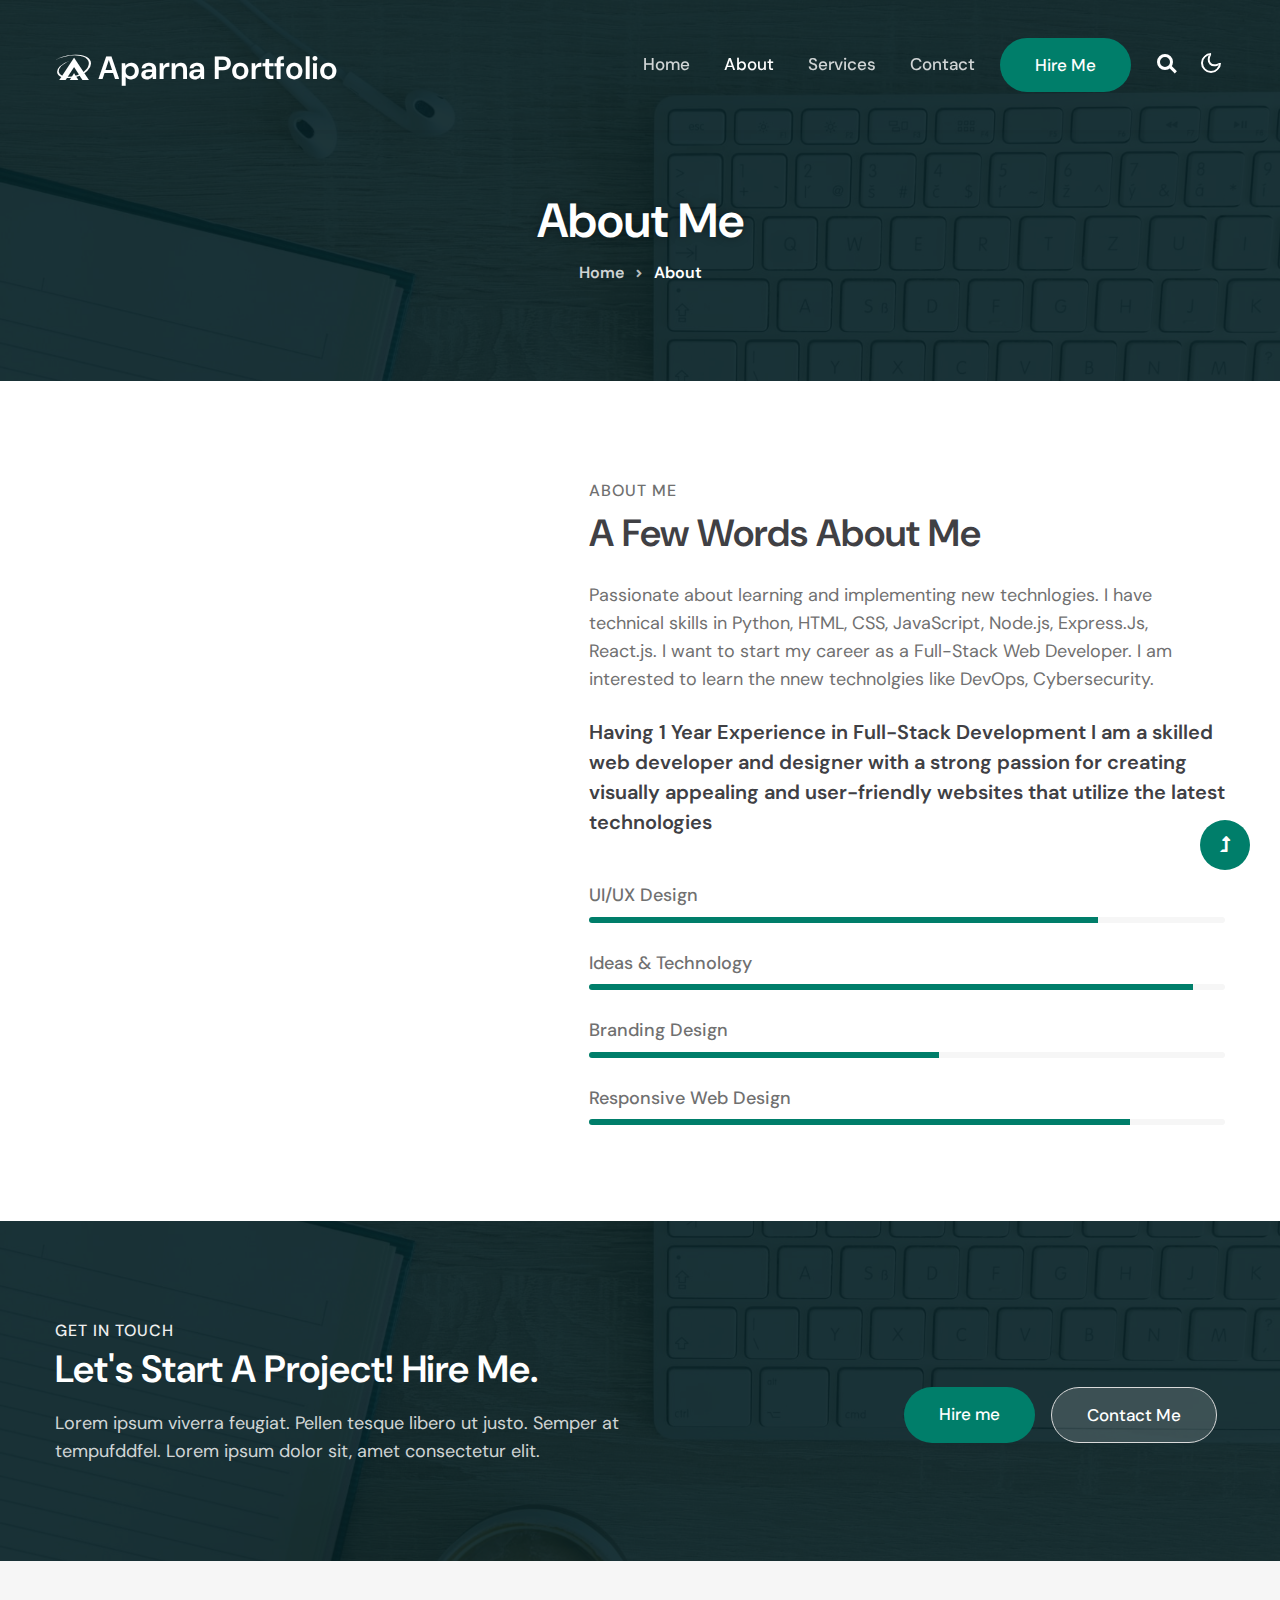
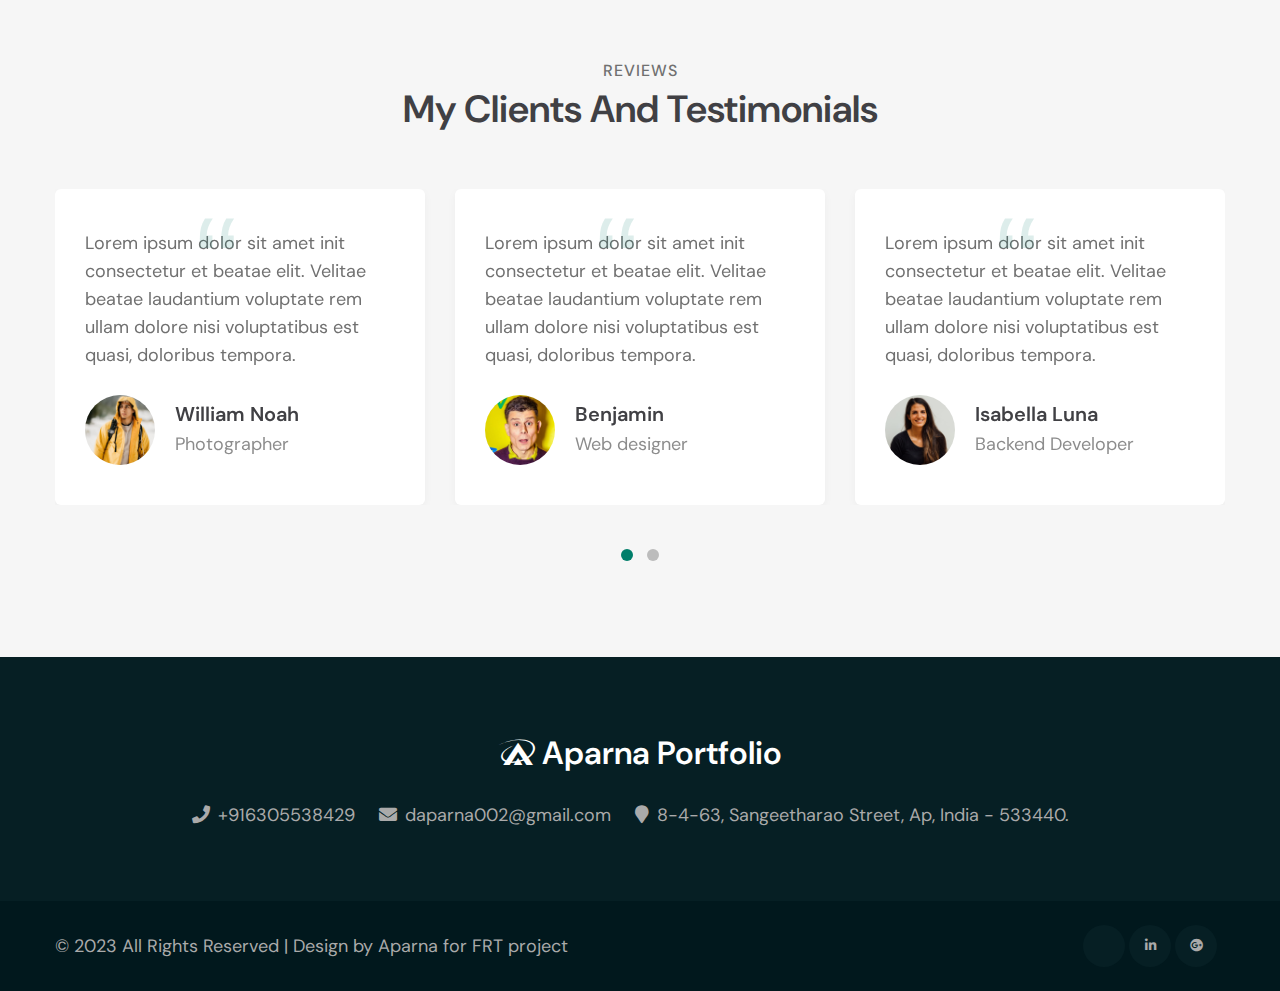
==== about.html @ 8a597cd4 "Add files via upload" ====
<!doctype html>
<html lang="en">

<head>
    <!-- Required meta tags -->
    <meta charset="utf-8">
    <meta name="viewport" content="width=device-width, initial-scale=1, shrink-to-fit=no">
  

    <!-- google-fonts -->
    <link href="//fonts.googleapis.com/css2?family=Dosis:wght@300;400;500;600;800&display=swap" rel="stylesheet">
    <link href="//fonts.googleapis.com/css2?family=DM+Sans:wght@400;500;700&display=swap" rel="stylesheet">
    <!-- //google-fonts -->

    <!-- Template CSS Style link -->
    <link rel="stylesheet" href="assets/css/style-liberty.css">

</head>

<body>


<!--header-->
<header id="site-header" class="fixed-top">
    <div class="container">
        <nav class="navbar navbar-expand-lg stroke">
            <h1>
                <a class="navbar-brand" href="index.html">
                    <i class="fab fa-asymmetrik"></i> Aparna Portfolio
                </a>
            </h1>
            <!-- if logo is image enable this   
        <a class="navbar-brand" href="#index.html">
            <img src="image-path" alt="Your logo" title="Your logo" style="height:35px;" />
        </a> -->
            <button class="navbar-toggler collapsed bg-gradient" type="button" data-bs-toggle="collapse"
                data-bs-target="#navbarTogglerDemo02" aria-controls="navbarTogglerDemo02" aria-expanded="false"
                aria-label="Toggle navigation">
                <span class="navbar-toggler-icon fa icon-expand fa-bars"></span>
                <span class="navbar-toggler-icon fa icon-close fa-times"></span>
            </button>

            <div class="collapse navbar-collapse" id="navbarTogglerDemo02">
                <ul class="navbar-nav ms-lg-auto align-items-center">
                    <li class="nav-item">
                        <a class="nav-link" href="index.html">Home</span></a>
                    </li>
                    <li class="nav-item active">
                        <a class="nav-link" href="about.html">About</a>
                    </li>
                    <li class="nav-item">
                        <a class="nav-link" href="services.html">Services</a>
                    </li>
                    <li class="nav-item">
                        <a class="nav-link" href="contact.html">Contact</a>
                    </li>
                    

                    <!--/right-btn-->
                    <div class="header-btn mx-2">
                        <a class="btn btn-style btn-primary mr-lg-5" href="contact.html"> Hire Me</a>
                    </div>
                    <!--/right-btn-->

                </ul>
            </div>

            <!-- search -->
            <ul class="cd-header-buttons px-lg-2">
                <li>
                <a class="cd-search-trigger" href="#cd-search">
                    <span></span>
                </a>
                </li>
            </ul>
            <div id="cd-search" class="cd-search">
                <form action="#url" method="post">
                    <input name="Search" type="search" placeholder="Click enter after typing...">
                </form>
            </div>
            <!-- //search -->
            
            <!-- toggle switch for light and dark theme -->
            <div class="cont-ser-position">
                <nav class="navigation">
                    <div class="theme-switch-wrapper">
                        <label class="theme-switch" for="checkbox">
                            <input type="checkbox" id="checkbox">
                            <div class="mode-container">
                                <i class="gg-sun"></i>
                                <i class="gg-moon"></i>
                            </div>
                        </label>
                    </div>
                </nav>
            </div>
            <!-- //toggle switch for light and dark theme -->
        </nav>
    </div>
</header>
<!--//header-->


<!-- about banner -->
<section class="w3l-about-breadcrumb text-center">
    <div class="breadcrumb-bg breadcrumb-bg-about py-5">
        <div class="container py-lg-5 mt-5">
            <div class="banner-info-grid mt-5">
                <h2 class="w3l-title-breadcrumb">About Me</h2>
            </div>
            <ul class="breadcrumbs-custom-path">
                <li><a href="#url">Home</a></li>
                <li class="active"><span class="fa fa-angle-right mx-2" aria-hidden="true"></span> About</li>
            </ul>
        </div>
    </div>
</section>
<!-- //about banner -->




<!-- About Section -->
<section class="w3l-content-6" id="skills">
    <div class="content-6-mian py-5">
        <div class="container py-lg-5 py-md-4 py-2">
            <div class="content-info-in row">
                <div class="content-gd col-lg-5 pe-lg-5 my-image">
                    <img src="assets/images/about.jpg" alt="" class="img-fluid" />
                </div>
                <div class="content-gd col-lg-7 mt-lg-0 mt-5 align-self ps-lg-5">
                    <h6 class="w3l-title-small mb-1">About Me</h6>
                    <h3 class="w3l-title-main mb-lg-4 mb-3">A Few words about me</h3>
                    <p class="my-4 pe-lg-5">Passionate about learning and implementing new technlogies. I have technical skills in Python, HTML, CSS, JavaScript, Node.js, Express.Js, React.js. I want to start my career as a Full-Stack Web Developer. I am interested to learn the nnew technolgies like DevOps, Cybersecurity.</p>
                    <h5 class="w3l-subtitle mb-md-5 mb-4">Having 1 Year Experience in Full-Stack Development I am a skilled web developer and designer with a strong passion for creating visually appealing and user-friendly websites that utilize the latest technologies</h5>

                    <div class="progress-info mt-5">
                        <h6 class="progress-tittle">UI/UX Design</h6>
                        <div class="progress">
                            <div class="progress-bar progress-bar-striped" role="progressbar" style="width: 80%" 
                            aria-valuenow="80" aria-valuemin="0" aria-valuemax="100">
                            </div>
                        </div>
                    </div>
                    <div class="progress-info info1">
                        <h6 class="progress-tittle">Ideas & Technology</h6>
                        <div class="progress">
                            <div class="progress-bar progress-bar-striped" role="progressbar" style="width: 95%"
                                aria-valuenow="95" aria-valuemin="0" aria-valuemax="100">
                            </div>
                        </div>
                    </div>
                    <div class="progress-info info3">
                        <h6 class="progress-tittle">Branding Design</h6>
                        <div class="progress">
                            <div class="progress-bar progress-bar-striped" role="progressbar" style="width: 55%"
                                aria-valuenow="55" aria-valuemin="0" aria-valuemax="100">
                            </div>
                        </div>
                    </div>
                    <div class="progress-info info4 mb-0">
                        <h6 class="progress-tittle">Responsive Web Design</h6>
                        <div class="progress">
                            <div class="progress-bar progress-bar-striped" role="progressbar" style="width: 85%"
                                aria-valuenow="80" aria-valuemin="0" aria-valuemax="100">
                            </div>
                        </div>
                    </div>
                </div>
            </div>
        </div>
    </div>
</section>
<!-- About Section -->




<section class="w3l-join py-5" id="join">
    <div class="container py-md-5 py-3">
        <div class="row">
            <div class="col-lg-7 video-info pe-lg-5">
                <div class="title-content">
                    <h6 class="w3l-title-small two">Get in touch</h6>
                    <h3 class="w3l-title-main two mb-3">Let's start a Project! Hire Me.</h3>
                    <p class="pe-lg-5">Lorem ipsum viverra feugiat. Pellen tesque libero ut justo. Semper at tempufddfel. Lorem ipsum dolor sit, amet consectetur elit.</p>

                </div>
            </div>
            <div class="col-lg-5 history-info align-self">
                <div class="w3banner-content-btns d-sm-flex justify-content-lg-end">
                    <a href="contact.html" class="btn btn-style btn-primary mt-lg-5 mt-4 me-sm-3">Hire me </a>
                    <a href="contact.html" class="btn btn-style transparent-btn mt-lg-5 mt-4 me-2">Contact Me </a>
                </div>
            </div>
        </div>
    </div>
</section>




<section class="w3l-clients" id="testimonials">
    <div class="midd-w3 py-5">
        <div class="container py-lg-5 py-md-3">
            <div class="title-heading-w3 mx-auto text-center mb-sm-5 mb-4">
            <span class="w3l-title-small">Reviews</span>
            <h3 class="w3l-title-main">My clients and Testimonials</h3>
                </div>
            <div id="owl-demo1" class="owl-carousel owl-theme mt-4 py-2 mb-5">
                <div class="item">
                    <div class="testimonial-content">
                        <div class="testimonial">
                            <blockquote>
                                <q>Lorem ipsum dolor sit amet init consectetur et beatae elit. Velitae beatae
                                    laudantium voluptate rem ullam dolore nisi voluptatibus est quasi, doloribus 
                                    tempora. </q>
                            </blockquote>
                            <div class="testi-des">
                                <div class="test-img"><img src="assets/images/team1.jpg" class="img-fluid"
                                        alt="client-img">
                                </div>
                                <div class="peopl align-self">
                                    <h3>William Noah</h3>
                                    <p class="indentity">Photographer</p>
                                </div>
                            </div>
                        </div>
                    </div>
                </div>
                <div class="item">
                    <div class="testimonial-content">
                        <div class="testimonial">
                            <blockquote>
                                <q>Lorem ipsum dolor sit amet init consectetur et beatae elit. Velitae beatae
                                    laudantium voluptate rem ullam dolore nisi voluptatibus est quasi, doloribus 
                                    tempora. </q>
                            </blockquote>
                            <div class="testi-des">
                                <div class="test-img"><img src="assets/images/team2.jpg" class="img-fluid"
                                        alt="client-img">
                                </div>
                                <div class="peopl align-self">
                                    <h3>Benjamin</h3>
                                    <p class="indentity">Web designer</p>
                                </div>
                            </div>
                        </div>
                    </div>
                </div>
                <div class="item">
                    <div class="testimonial-content">
                        <div class="testimonial">
                            <blockquote>
                                <q>Lorem ipsum dolor sit amet init consectetur et beatae elit. Velitae beatae
                                    laudantium voluptate rem ullam dolore nisi voluptatibus est quasi, doloribus 
                                    tempora. </q>
                            </blockquote>
                            <div class="testi-des">
                                <div class="test-img"><img src="assets/images/team3.jpg" class="img-fluid"
                                        alt="client-img">
                                </div>
                                <div class="peopl align-self">
                                    <h3>Isabella Luna</h3>
                                    <p class="indentity">Backend Developer</p>
                                </div>
                            </div>
                        </div>
                    </div>
                </div>
                <div class="item">
                    <div class="testimonial-content">
                        <div class="testimonial">
                            <blockquote>
                                <q>Lorem ipsum dolor sit amet init consectetur et beatae elit. Velitae beatae
                                    laudantium voluptate rem ullam dolore nisi voluptatibus est quasi, doloribus 
                                    tempora. </q>
                            </blockquote>
                            <div class="testi-des">
                                <div class="test-img"><img src="assets/images/team4.jpg" class="img-fluid"
                                        alt="client-img">
                                </div>
                                <div class="peopl align-self">
                                    <h3>Elizabeth</h3>
                                    <p class="indentity">Front-end developer</p>
                                </div>
                            </div>
                        </div>
                    </div>
                </div>
                <div class="item">
                    <div class="testimonial-content">
                        <div class="testimonial">
                            <blockquote>
                                <q>Lorem ipsum dolor sit amet init consectetur et beatae elit. Velitae beatae
                                    laudantium voluptate rem ullam dolore nisi voluptatibus est quasi, doloribus 
                                    tempora. </q>
                            </blockquote>
                            <div class="testi-des">
                                <div class="test-img"><img src="assets/images/team2.jpg" class="img-fluid"
                                        alt="client-img">
                                </div>
                                <div class="peopl align-self">
                                    <h3>Benjamin</h3>
                                    <p class="indentity">Web designer</p>
                                </div>
                            </div>
                        </div>
                    </div>
                </div>
            </div>
        </div>
    </div>
</section>




<!-- footer -->
<footer class="text-center">
<div class="footer py-5">
    <div class="container py-md-4">
        <div clss="footer-logo">
            <a class="logo" href="index.html">
                <i class="fab fa-asymmetrik"></i> Aparna Portfolio
            </a>
        </div>
        <div class="footer-contact-info mt-4">
            <ul>
                <li>
                    <a href="tel:+916305538429" class="contact-text-sub">
                        <span class="fas fa-phone me-2"></span>+916305538429</a>
                </li>
                <li>
                    <a href="mailto:daparna002@gmail.com" class="contact-text-sub">
                        <span class="fas fa-envelope me-2"></span>daparna002@gmail.com</a>
                </li>
                <li>
                    <p class="contact-text-sub"> 
                        <span class="fas fa-map-marker me-2"></span>8-4-63, Sangeetharao Street, Ap, India - 533440.</p>
                </li>
            </ul>
        </div>
    </div>
</div>
<div class="container py-4">
    <div class="row footer-grids">
        <div class="col-lg-6 copyright text-lg-start text-center align-center">
            <p>© 2023 All Rights Reserved | Design by Aparna for FRT project </p>
        </div>
        <div class="col-lg-6 text-lg-end text-center mt-lg-0 mt-4">
            <div class="social">
                <ul>
                    <li><a href="https://github.com/DadiAparna"><span class="fa fa-github"></span></a></li>
                    <li><a href="https://www.linkedin.com/in/aparna-dadi-441185246"><span class="fab fa-linkedin-in"></span></a></li>
                    <li><a href="https://www.cloudskillsboost.google/public_profiles/0e5b6078-e556-470b-91df-f966a750ada1"><span class="fab me-2 fa-google-plus"></span></a></li>
                </ul>
            </div>
        </div>
    </div>
</div>
</footer>
<!-- //footer -->



<!-- Js scripts -->
<!-- move top -->
<button onclick="topFunction()" id="movetop" title="Go to top">
    <span class="fas fa-level-up-alt" aria-hidden="true"></span>
</button>
<script>
    // When the user scrolls down 20px from the top of the document, show the button
    window.onscroll = function () {
        scrollFunction()
    };

    function scrollFunction() {
        if (document.body.scrollTop > 20 || document.documentElement.scrollTop > 20) {
            document.getElementById("movetop").style.display = "block";
        } else {
            document.getElementById("movetop").style.display = "none";
        }
    }

    // When the user clicks on the button, scroll to the top of the document
    function topFunction() {
        document.body.scrollTop = 0;
        document.documentElement.scrollTop = 0;
    }
</script>
<!-- //move top -->

<!-- common jquery plugin -->
<script src="assets/js/jquery-3.3.1.min.js"></script>
<!-- //common jquery plugin -->

<!-- theme switch js (light and dark)-->
<script src="assets/js/theme-change.js"></script>
<!-- //theme switch js (light and dark)-->

<!--search-bar-->
<script src="assets/js/search.js"></script>
<!--//search-bar-->

<!-- video popup -->
<script src="assets/js/jquery.magnific-popup.min.js"></script>
<script>
  $(document).ready(function () {
    $('.popup-with-zoom-anim').magnificPopup({
      type: 'inline',

      fixedContentPos: false,
      fixedBgPos: true,

      overflowY: 'auto',

      closeBtnInside: true,
      preloader: false,

      midClick: true,
      removalDelay: 300,
      mainClass: 'my-mfp-zoom-in'
    });

    $('.popup-with-move-anim').magnificPopup({
      type: 'inline',

      fixedContentPos: false,
      fixedBgPos: true,

      overflowY: 'auto',

      closeBtnInside: true,
      preloader: false,

      midClick: true,
      removalDelay: 300,
      mainClass: 'my-mfp-slide-bottom'
    });
  });
</script>
<!-- //video popup -->

<!--/stats-number-counter-->
<script src="assets/js/jquery.waypoints.min.js"></script>
<script src="assets/js/jquery.countup.js"></script>
<script>
    $('.counter').countUp();

</script>
<!--//stats-number-counter-->

<!--/owlcarousel-->
<script src="assets/js/owl.carousel.js"></script>

<!-- script for tesimonials carousel slider -->
<script>
    $(document).ready(function () {
      $("#owl-demo1").owlCarousel({
        loop: true,
        margin: 30,
        nav: false,
        responsiveClass: true,
        responsive: {
          0: {
            items: 1,
            nav: false
          },
          768: {
            items: 2,
            nav: false
          },
          1024: {
            items: 3,
            nav: false
          }
        }
      })
    })
  </script>
  <!-- //script for tesimonials carousel slider -->
  
<!-- //brands-->
<script>
    $(document).ready(function() {
        $("#owl-demo").owlCarousel({
            loop: true,
            nav: false,
            autoplay: true,
            autoplaySpeed: 1500,
            responsiveClass: true,
            responsive: {
                0: {
                    items: 1,
                    nav: false
                },
                736: {
                    items: 4,
                    nav: false
                }
            }
        })
    })

</script>
<!-- //brands-->

<!-- /typig-text-->
<script>
    const typedTextSpan = document.querySelector(".typed-text");
    const cursorSpan = document.querySelector(".cursor");

    const textArray = ["Web Designer", "Web Developer", "Photographer", "Freelancer"];
    const typingDelay = 200;
    const erasingDelay = 10;
    const newTextDelay = 100; // Delay between current and next text
    let textArrayIndex = 0;
    let charIndex = 0;

    function type() {
        if (charIndex < textArray[textArrayIndex].length) {
            if (!cursorSpan.classList.contains("typing")) cursorSpan.classList.add("typing");
            typedTextSpan.textContent += textArray[textArrayIndex].charAt(charIndex);
            charIndex++;
            setTimeout(type, typingDelay);
        } else {
            cursorSpan.classList.remove("typing");
            setTimeout(erase, newTextDelay);
        }
    }

    function erase() {
        if (charIndex > 0) {
            // add class 'typing' if there's none
            if (!cursorSpan.classList.contains("typing")) {
                cursorSpan.classList.add("typing");
            }
            typedTextSpan.textContent = textArray[textArrayIndex].substring(0, 0);
            charIndex--;
            setTimeout(erase, erasingDelay);
        } else {
            cursorSpan.classList.remove("typing");
            textArrayIndex++;
            if (textArrayIndex >= textArray.length) textArrayIndex = 0;
            setTimeout(type, typingDelay);
        }
    }

    document.addEventListener("DOMContentLoaded", function () { // On DOM Load initiate the effect
        if (textArray.length) setTimeout(type, newTextDelay + 250);
    });
</script>
<!-- //typig-text-->

<!-- jQuery-Photo-filter-lightbox-portfolio-plugin -->
<script src="assets/js/jquery-1.7.2.js"></script>
<script src="assets/js/jquery.quicksand.js"></script>
<script src="assets/js/script.js"></script>
<script src="assets/js/jquery.prettyPhoto.js"></script>
<!-- //jQuery-Photo-filter-lightbox-portfolio-plugin -->

<!-- MENU-JS -->
<script>
    $(window).on("scroll", function () {
        var scroll = $(window).scrollTop();

        if (scroll >= 80) {
            $("#site-header").addClass("nav-fixed");
        } else {
            $("#site-header").removeClass("nav-fixed");
        }
    });

    //Main navigation Active Class Add Remove
    $(".navbar-toggler").on("click", function () {
        $("header").toggleClass("active");
    });
    $(document).on("ready", function () {
        if ($(window).width() > 991) {
            $("header").removeClass("active");
        }
        $(window).on("resize", function () {
            if ($(window).width() > 991) {
                $("header").removeClass("active");
            }
        });
    });
</script>
<!-- //MENU-JS -->

<!-- disable body scroll which navbar is in active -->
<script>
    $(function () {
        $('.navbar-toggler').click(function () {
            $('body').toggleClass('noscroll');
        })
    });
</script>
<!-- //disable body scroll which navbar is in active -->

<!--bootstrap-->
<script src="assets/js/bootstrap.min.js"></script>
<!-- //bootstrap-->
<!-- //Js scripts -->

</body>

</html>
---- assets/css/style-liberty.css ----
@charset "UTF-8";

/*--
Author: W3layouts
Author URL: http://w3layouts.com
--*/


/*!
 * Bootstrap v5.0.1 (https://getbootstrap.com/)
 * Copyright 2011-2021 The Bootstrap Authors
 * Copyright 2011-2021 Twitter, Inc.
 * Licensed under MIT (https://github.com/twbs/bootstrap/blob/main/LICENSE)
 */
:root {
  --bs-blue: #0d6efd;
  --bs-indigo: #6610f2;
  --bs-purple: #6f42c1 --bs-pink: #d63384;
  --bs-red: #dc3545;
  --bs-orange: #fd7e14;
  --bs-yellow: #ffc107;
  --bs-green: #198754;
  --bs-teal: #20c997;
  --bs-cyan: #0dcaf0;
  --bs-white: #fff;
  --bs-gray: #6c757d;
  --bs-gray-dark: #343a40;
  --bs-primary: #0d6efd;
  --bs-secondary: #6c757d;
  --bs-success: #198754;
  --bs-info: #0dcaf0;
  --bs-warning: #ffc107;
  --bs-danger: #dc3545;
  --bs-light: #f8f9fa;
  --bs-dark: #212529;
  --bs-font-sans-serif: system-ui, -apple-system, "Segoe UI", Roboto, "Helvetica Neue", Arial, "Noto Sans", "Liberation Sans", sans-serif, "Apple Color Emoji", "Segoe UI Emoji", "Segoe UI Symbol", "Noto Color Emoji";
  --bs-font-monospace: SFMono-Regular, Menlo, Monaco, Consolas, "Liberation Mono", "Courier New", monospace;
  --bs-gradient: linear-gradient(180deg, rgba(255, 255, 255, 0.15), rgba(255, 255, 255, 0))
}

*,
::after,
::before {
  box-sizing: border-box
}

@media (prefers-reduced-motion:no-preference) {
  :root {
    scroll-behavior: smooth
  }
}

body {
  margin: 0;
  font-family: 'DM Sans', sans-serif;
  font-size: 1rem;
  font-weight: 400;
  line-height: 1.5;
  color: #212529;
  background-color: #fff;
  -webkit-text-size-adjust: 100%;
  -webkit-tap-highlight-color: transparent
}

hr {
  margin: 1rem 0;
  color: inherit;
  background-color: currentColor;
  border: 0;
  opacity: .25
}

hr:not([size]) {
  height: 1px
}

.h1,
.h2,
.h3,
.h4,
.h5,
.h6,
h1,
h2,
h3,
h4,
h5,
h6 {
  margin-top: 0;
  margin-bottom: .5rem;
  font-weight: 700;
  line-height: 1.2
}

.h1,
h1 {
  font-size: calc(1.375rem + 1.5vw)
}

@media (min-width:1200px) {

  .h1,
  h1 {
    font-size: 2.5rem
  }
}

.h2,
h2 {
  font-size: calc(1.325rem + .9vw)
}

@media (min-width:1200px) {

  .h2,
  h2 {
    font-size: 2rem
  }
}

.h3,
h3 {
  font-size: calc(1.3rem + .6vw)
}

@media (min-width:1200px) {

  .h3,
  h3 {
    font-size: 1.75rem
  }
}

.h4,
h4 {
  font-size: calc(1.275rem + .3vw)
}

@media (min-width:1200px) {

  .h4,
  h4 {
    font-size: 1.5rem
  }
}

.h5,
h5 {
  font-size: 1.25rem
}

.h6,
h6 {
  font-size: 1rem
}

p {
  margin-top: 0;
  margin-bottom: 1rem
}

abbr[data-bs-original-title],
abbr[title] {
  -webkit-text-decoration: underline dotted;
  text-decoration: underline dotted;
  cursor: help;
  -webkit-text-decoration-skip-ink: none;
  text-decoration-skip-ink: none
}

address {
  margin-bottom: 1rem;
  font-style: normal;
  line-height: inherit
}

ol,
ul {
  padding-left: 2rem
}

dl,
ol,
ul {
  margin-top: 0;
  margin-bottom: 1rem
}

ol ol,
ol ul,
ul ol,
ul ul {
  margin-bottom: 0
}

dt {
  font-weight: 700
}

dd {
  margin-bottom: .5rem;
  margin-left: 0
}

blockquote {
  margin: 0 0 1rem
}

b,
strong {
  font-weight: bolder
}

.small,
small {
  font-size: .875em
}

.mark,
mark {
  padding: .2em;
  background-color: #fcf8e3
}

sub,
sup {
  position: relative;
  font-size: .75em;
  line-height: 0;
  vertical-align: baseline
}

sub {
  bottom: -.25em
}

sup {
  top: -.5em
}

a {
  color: var(--primary-color);
  text-decoration: underline;

}

a:hover {
  color: var(--primary-color);
}

a:not([href]):not([class]),
a:not([href]):not([class]):hover {
  color: inherit;
  text-decoration: none
}

code,
kbd,
pre,
samp {
  font-family: 'DM Sans', sans-serif;
  font-size: 1em;
  direction: ltr;
  unicode-bidi: bidi-override
}

pre {
  display: block;
  margin-top: 0;
  margin-bottom: 1rem;
  overflow: auto;
  font-size: .875em
}

pre code {
  font-size: inherit;
  color: inherit;
  word-break: normal
}

code {
  font-size: .875em;
  color: #d63384;
  word-wrap: break-word
}

a>code {
  color: inherit
}

kbd {
  padding: .2rem .4rem;
  font-size: .875em;
  color: #fff;
  background-color: #212529;
  border-radius: .2rem
}

kbd kbd {
  padding: 0;
  font-size: 1em;
  font-weight: 700
}

figure {
  margin: 0 0 1rem
}

img,
svg {
  vertical-align: middle
}

table {
  caption-side: bottom;
  border-collapse: collapse
}

caption {
  padding-top: .5rem;
  padding-bottom: .5rem;
  color: #6c757d;
  text-align: left
}

th {
  text-align: inherit;
  text-align: -webkit-match-parent
}

tbody,
td,
tfoot,
th,
thead,
tr {
  border-color: inherit;
  border-style: solid;
  border-width: 0
}

label {
  display: inline-block
}

button {
  border-radius: 0
}

button:focus:not(:focus-visible) {
  outline: 0
}

button,
input,
optgroup,
select,
textarea {
  margin: 0;
  font-family: 'DM Sans', sans-serif;
  font-size: inherit;
  line-height: inherit
}

button,
select {
  text-transform: none
}

[role=button] {
  cursor: pointer
}

select {
  word-wrap: normal
}

select:disabled {
  opacity: 1
}

[list]::-webkit-calendar-picker-indicator {
  display: none
}

[type=button],
[type=reset],
[type=submit],
button {
  -webkit-appearance: button
}

[type=button]:not(:disabled),
[type=reset]:not(:disabled),
[type=submit]:not(:disabled),
button:not(:disabled) {
  cursor: pointer
}

::-moz-focus-inner {
  padding: 0;
  border-style: none
}

textarea {
  resize: vertical
}

fieldset {
  min-width: 0;
  padding: 0;
  margin: 0;
  border: 0
}

legend {
  float: left;
  width: 100%;
  padding: 0;
  margin-bottom: .5rem;
  font-size: calc(1.275rem + .3vw);
  line-height: inherit
}

@media (min-width:1200px) {
  legend {
    font-size: 1.5rem
  }
}

legend+* {
  clear: left
}

::-webkit-datetime-edit-day-field,
::-webkit-datetime-edit-fields-wrapper,
::-webkit-datetime-edit-hour-field,
::-webkit-datetime-edit-minute,
::-webkit-datetime-edit-month-field,
::-webkit-datetime-edit-text,
::-webkit-datetime-edit-year-field {
  padding: 0
}

::-webkit-inner-spin-button {
  height: auto
}

[type=search] {
  outline-offset: -2px;
  -webkit-appearance: textfield
}

::-webkit-search-decoration {
  -webkit-appearance: none
}

::-webkit-color-swatch-wrapper {
  padding: 0
}

::file-selector-button {
  font: inherit
}

::-webkit-file-upload-button {
  font: inherit;
  -webkit-appearance: button
}

output {
  display: inline-block
}

iframe {
  border: 0
}

summary {
  display: list-item;
  cursor: pointer
}

progress {
  vertical-align: baseline
}

[hidden] {
  display: none !important
}

.lead {
  font-size: 1.25rem;
  font-weight: 300
}

.display-1 {
  font-size: calc(1.625rem + 4.5vw);
  font-weight: 300;
  line-height: 1.2
}

@media (min-width:1200px) {
  .display-1 {
    font-size: 5rem
  }
}

.display-2 {
  font-size: calc(1.575rem + 3.9vw);
  font-weight: 300;
  line-height: 1.2
}

@media (min-width:1200px) {
  .display-2 {
    font-size: 4.5rem
  }
}

.display-3 {
  font-size: calc(1.525rem + 3.3vw);
  font-weight: 300;
  line-height: 1.2
}

@media (min-width:1200px) {
  .display-3 {
    font-size: 4rem
  }
}

.display-4 {
  font-size: calc(1.475rem + 2.7vw);
  font-weight: 300;
  line-height: 1.2
}

@media (min-width:1200px) {
  .display-4 {
    font-size: 3.5rem
  }
}

.display-5 {
  font-size: calc(1.425rem + 2.1vw);
  font-weight: 300;
  line-height: 1.2
}

@media (min-width:1200px) {
  .display-5 {
    font-size: 3rem
  }
}

.display-6 {
  font-size: calc(1.375rem + 1.5vw);
  font-weight: 300;
  line-height: 1.2
}

@media (min-width:1200px) {
  .display-6 {
    font-size: 2.5rem
  }
}

.list-unstyled {
  padding-left: 0;
  list-style: none
}

.list-inline {
  padding-left: 0;
  list-style: none
}

.list-inline-item {
  display: inline-block
}

.list-inline-item:not(:last-child) {
  margin-right: .5rem
}

.initialism {
  font-size: .875em;
  text-transform: uppercase
}

.blockquote {
  margin-bottom: 1rem;
  font-size: 1.25rem
}

.blockquote> :last-child {
  margin-bottom: 0
}

.blockquote-footer {
  margin-top: -1rem;
  margin-bottom: 1rem;
  font-size: .875em;
  color: #6c757d
}

.blockquote-footer::before {
  content: "— "
}

.img-fluid {
  max-width: 100%;
  height: auto;
  border-radius: var(--border-radius);
}

.img-thumbnail {
  padding: .25rem;
  background-color: #fff;
  border: 1px solid #dee2e6;
  border-radius: .25rem;
  max-width: 100%;
  height: auto
}

.figure {
  display: inline-block
}

.figure-img {
  margin-bottom: .5rem;
  line-height: 1
}

.figure-caption {
  font-size: .875em;
  color: #6c757d
}

.container,
.container-fluid,
.container-lg,
.container-md,
.container-sm,
.container-xl,
.container-xxl {
  width: 100%;
  padding-right: var(--bs-gutter-x, .75rem);
  padding-left: var(--bs-gutter-x, .75rem);
  margin-right: auto;
  margin-left: auto
}

@media (min-width:576px) {

  .container,
  .container-sm {
    max-width: 540px
  }
}

@media (min-width:768px) {

  .container,
  .container-md,
  .container-sm {
    max-width: 720px
  }
}

@media (min-width:992px) {

  .container,
  .container-lg,
  .container-md,
  .container-sm {
    max-width: 960px
  }
}

@media (min-width:1200px) {

  .container,
  .container-lg,
  .container-md,
  .container-sm,
  .container-xl {
    max-width: 1140px
  }
}

@media (min-width:1400px) {

  .container,
  .container-lg,
  .container-md,
  .container-sm,
  .container-xl,
  .container-xxl {
    max-width: 1320px
  }
}

.row {
  --bs-gutter-x: 1.5rem;
  --bs-gutter-y: 0;
  display: flex;
  flex-wrap: wrap;
  margin-top: calc(var(--bs-gutter-y) * -1);
  margin-right: calc(var(--bs-gutter-x)/ -2);
  margin-left: calc(var(--bs-gutter-x)/ -2)
}

.row>* {
  flex-shrink: 0;
  width: 100%;
  max-width: 100%;
  padding-right: calc(var(--bs-gutter-x)/ 2);
  padding-left: calc(var(--bs-gutter-x)/ 2);
  margin-top: var(--bs-gutter-y)
}

.col {
  flex: 1 0 0%
}

.row-cols-auto>* {
  flex: 0 0 auto;
  width: auto
}

.row-cols-1>* {
  flex: 0 0 auto;
  width: 100%
}

.row-cols-2>* {
  flex: 0 0 auto;
  width: 50%
}

.row-cols-3>* {
  flex: 0 0 auto;
  width: 33.3333333333%
}

.row-cols-4>* {
  flex: 0 0 auto;
  width: 25%
}

.row-cols-5>* {
  flex: 0 0 auto;
  width: 20%
}

.row-cols-6>* {
  flex: 0 0 auto;
  width: 16.6666666667%
}

.col-auto {
  flex: 0 0 auto;
  width: auto
}

.col-1 {
  flex: 0 0 auto;
  width: 8.3333333333%
}

.col-2 {
  flex: 0 0 auto;
  width: 16.6666666667%
}

.col-3 {
  flex: 0 0 auto;
  width: 25%
}

.col-4 {
  flex: 0 0 auto;
  width: 33.3333333333%
}

.col-5 {
  flex: 0 0 auto;
  width: 41.6666666667%
}

.col-6 {
  flex: 0 0 auto;
  width: 50%
}

.col-7 {
  flex: 0 0 auto;
  width: 58.3333333333%
}

.col-8 {
  flex: 0 0 auto;
  width: 66.6666666667%
}

.col-9 {
  flex: 0 0 auto;
  width: 75%
}

.col-10 {
  flex: 0 0 auto;
  width: 83.3333333333%
}

.col-11 {
  flex: 0 0 auto;
  width: 91.6666666667%
}

.col-12 {
  flex: 0 0 auto;
  width: 100%
}

.offset-1 {
  margin-left: 8.3333333333%
}

.offset-2 {
  margin-left: 16.6666666667%
}

.offset-3 {
  margin-left: 25%
}

.offset-4 {
  margin-left: 33.3333333333%
}

.offset-5 {
  margin-left: 41.6666666667%
}

.offset-6 {
  margin-left: 50%
}

.offset-7 {
  margin-left: 58.3333333333%
}

.offset-8 {
  margin-left: 66.6666666667%
}

.offset-9 {
  margin-left: 75%
}

.offset-10 {
  margin-left: 83.3333333333%
}

.offset-11 {
  margin-left: 91.6666666667%
}

.g-0,
.gx-0 {
  --bs-gutter-x: 0
}

.g-0,
.gy-0 {
  --bs-gutter-y: 0
}

.g-1,
.gx-1 {
  --bs-gutter-x: 0.25rem
}

.g-1,
.gy-1 {
  --bs-gutter-y: 0.25rem
}

.g-2,
.gx-2 {
  --bs-gutter-x: 0.5rem
}

.g-2,
.gy-2 {
  --bs-gutter-y: 0.5rem
}

.g-3,
.gx-3 {
  --bs-gutter-x: 1rem
}

.g-3,
.gy-3 {
  --bs-gutter-y: 1rem
}

.g-4,
.gx-4 {
  --bs-gutter-x: 1.5rem
}

.g-4,
.gy-4 {
  --bs-gutter-y: 1.5rem
}

.g-5,
.gx-5 {
  --bs-gutter-x: 3rem
}

.g-5,
.gy-5 {
  --bs-gutter-y: 3rem
}

@media (min-width:576px) {
  .col-sm {
    flex: 1 0 0%
  }

  .row-cols-sm-auto>* {
    flex: 0 0 auto;
    width: auto
  }

  .row-cols-sm-1>* {
    flex: 0 0 auto;
    width: 100%
  }

  .row-cols-sm-2>* {
    flex: 0 0 auto;
    width: 50%
  }

  .row-cols-sm-3>* {
    flex: 0 0 auto;
    width: 33.3333333333%
  }

  .row-cols-sm-4>* {
    flex: 0 0 auto;
    width: 25%
  }

  .row-cols-sm-5>* {
    flex: 0 0 auto;
    width: 20%
  }

  .row-cols-sm-6>* {
    flex: 0 0 auto;
    width: 16.6666666667%
  }

  .col-sm-auto {
    flex: 0 0 auto;
    width: auto
  }

  .col-sm-1 {
    flex: 0 0 auto;
    width: 8.3333333333%
  }

  .col-sm-2 {
    flex: 0 0 auto;
    width: 16.6666666667%
  }

  .col-sm-3 {
    flex: 0 0 auto;
    width: 25%
  }

  .col-sm-4 {
    flex: 0 0 auto;
    width: 33.3333333333%
  }

  .col-sm-5 {
    flex: 0 0 auto;
    width: 41.6666666667%
  }

  .col-sm-6 {
    flex: 0 0 auto;
    width: 50%
  }

  .col-sm-7 {
    flex: 0 0 auto;
    width: 58.3333333333%
  }

  .col-sm-8 {
    flex: 0 0 auto;
    width: 66.6666666667%
  }

  .col-sm-9 {
    flex: 0 0 auto;
    width: 75%
  }

  .col-sm-10 {
    flex: 0 0 auto;
    width: 83.3333333333%
  }

  .col-sm-11 {
    flex: 0 0 auto;
    width: 91.6666666667%
  }

  .col-sm-12 {
    flex: 0 0 auto;
    width: 100%
  }

  .offset-sm-0 {
    margin-left: 0
  }

  .offset-sm-1 {
    margin-left: 8.3333333333%
  }

  .offset-sm-2 {
    margin-left: 16.6666666667%
  }

  .offset-sm-3 {
    margin-left: 25%
  }

  .offset-sm-4 {
    margin-left: 33.3333333333%
  }

  .offset-sm-5 {
    margin-left: 41.6666666667%
  }

  .offset-sm-6 {
    margin-left: 50%
  }

  .offset-sm-7 {
    margin-left: 58.3333333333%
  }

  .offset-sm-8 {
    margin-left: 66.6666666667%
  }

  .offset-sm-9 {
    margin-left: 75%
  }

  .offset-sm-10 {
    margin-left: 83.3333333333%
  }

  .offset-sm-11 {
    margin-left: 91.6666666667%
  }

  .g-sm-0,
  .gx-sm-0 {
    --bs-gutter-x: 0
  }

  .g-sm-0,
  .gy-sm-0 {
    --bs-gutter-y: 0
  }

  .g-sm-1,
  .gx-sm-1 {
    --bs-gutter-x: 0.25rem
  }

  .g-sm-1,
  .gy-sm-1 {
    --bs-gutter-y: 0.25rem
  }

  .g-sm-2,
  .gx-sm-2 {
    --bs-gutter-x: 0.5rem
  }

  .g-sm-2,
  .gy-sm-2 {
    --bs-gutter-y: 0.5rem
  }

  .g-sm-3,
  .gx-sm-3 {
    --bs-gutter-x: 1rem
  }

  .g-sm-3,
  .gy-sm-3 {
    --bs-gutter-y: 1rem
  }

  .g-sm-4,
  .gx-sm-4 {
    --bs-gutter-x: 1.5rem
  }

  .g-sm-4,
  .gy-sm-4 {
    --bs-gutter-y: 1.5rem
  }

  .g-sm-5,
  .gx-sm-5 {
    --bs-gutter-x: 3rem
  }

  .g-sm-5,
  .gy-sm-5 {
    --bs-gutter-y: 3rem
  }
}

@media (min-width:768px) {
  .col-md {
    flex: 1 0 0%
  }

  .row-cols-md-auto>* {
    flex: 0 0 auto;
    width: auto
  }

  .row-cols-md-1>* {
    flex: 0 0 auto;
    width: 100%
  }

  .row-cols-md-2>* {
    flex: 0 0 auto;
    width: 50%
  }

  .row-cols-md-3>* {
    flex: 0 0 auto;
    width: 33.3333333333%
  }

  .row-cols-md-4>* {
    flex: 0 0 auto;
    width: 25%
  }

  .row-cols-md-5>* {
    flex: 0 0 auto;
    width: 20%
  }

  .row-cols-md-6>* {
    flex: 0 0 auto;
    width: 16.6666666667%
  }

  .col-md-auto {
    flex: 0 0 auto;
    width: auto
  }

  .col-md-1 {
    flex: 0 0 auto;
    width: 8.3333333333%
  }

  .col-md-2 {
    flex: 0 0 auto;
    width: 16.6666666667%
  }

  .col-md-3 {
    flex: 0 0 auto;
    width: 25%
  }

  .col-md-4 {
    flex: 0 0 auto;
    width: 33.3333333333%
  }

  .col-md-5 {
    flex: 0 0 auto;
    width: 41.6666666667%
  }

  .col-md-6 {
    flex: 0 0 auto;
    width: 50%
  }

  .col-md-7 {
    flex: 0 0 auto;
    width: 58.3333333333%
  }

  .col-md-8 {
    flex: 0 0 auto;
    width: 66.6666666667%
  }

  .col-md-9 {
    flex: 0 0 auto;
    width: 75%
  }

  .col-md-10 {
    flex: 0 0 auto;
    width: 83.3333333333%
  }

  .col-md-11 {
    flex: 0 0 auto;
    width: 91.6666666667%
  }

  .col-md-12 {
    flex: 0 0 auto;
    width: 100%
  }

  .offset-md-0 {
    margin-left: 0
  }

  .offset-md-1 {
    margin-left: 8.3333333333%
  }

  .offset-md-2 {
    margin-left: 16.6666666667%
  }

  .offset-md-3 {
    margin-left: 25%
  }

  .offset-md-4 {
    margin-left: 33.3333333333%
  }

  .offset-md-5 {
    margin-left: 41.6666666667%
  }

  .offset-md-6 {
    margin-left: 50%
  }

  .offset-md-7 {
    margin-left: 58.3333333333%
  }

  .offset-md-8 {
    margin-left: 66.6666666667%
  }

  .offset-md-9 {
    margin-left: 75%
  }

  .offset-md-10 {
    margin-left: 83.3333333333%
  }

  .offset-md-11 {
    margin-left: 91.6666666667%
  }

  .g-md-0,
  .gx-md-0 {
    --bs-gutter-x: 0
  }

  .g-md-0,
  .gy-md-0 {
    --bs-gutter-y: 0
  }

  .g-md-1,
  .gx-md-1 {
    --bs-gutter-x: 0.25rem
  }

  .g-md-1,
  .gy-md-1 {
    --bs-gutter-y: 0.25rem
  }

  .g-md-2,
  .gx-md-2 {
    --bs-gutter-x: 0.5rem
  }

  .g-md-2,
  .gy-md-2 {
    --bs-gutter-y: 0.5rem
  }

  .g-md-3,
  .gx-md-3 {
    --bs-gutter-x: 1rem
  }

  .g-md-3,
  .gy-md-3 {
    --bs-gutter-y: 1rem
  }

  .g-md-4,
  .gx-md-4 {
    --bs-gutter-x: 1.5rem
  }

  .g-md-4,
  .gy-md-4 {
    --bs-gutter-y: 1.5rem
  }

  .g-md-5,
  .gx-md-5 {
    --bs-gutter-x: 3rem
  }

  .g-md-5,
  .gy-md-5 {
    --bs-gutter-y: 3rem
  }
}

@media (min-width:992px) {
  .col-lg {
    flex: 1 0 0%
  }

  .row-cols-lg-auto>* {
    flex: 0 0 auto;
    width: auto
  }

  .row-cols-lg-1>* {
    flex: 0 0 auto;
    width: 100%
  }

  .row-cols-lg-2>* {
    flex: 0 0 auto;
    width: 50%
  }

  .row-cols-lg-3>* {
    flex: 0 0 auto;
    width: 33.3333333333%
  }

  .row-cols-lg-4>* {
    flex: 0 0 auto;
    width: 25%
  }

  .row-cols-lg-5>* {
    flex: 0 0 auto;
    width: 20%
  }

  .row-cols-lg-6>* {
    flex: 0 0 auto;
    width: 16.6666666667%
  }

  .col-lg-auto {
    flex: 0 0 auto;
    width: auto
  }

  .col-lg-1 {
    flex: 0 0 auto;
    width: 8.3333333333%
  }

  .col-lg-2 {
    flex: 0 0 auto;
    width: 16.6666666667%
  }

  .col-lg-3 {
    flex: 0 0 auto;
    width: 25%
  }

  .col-lg-4 {
    flex: 0 0 auto;
    width: 33.3333333333%
  }

  .col-lg-5 {
    flex: 0 0 auto;
    width: 41.6666666667%
  }

  .col-lg-6 {
    flex: 0 0 auto;
    width: 50%
  }

  .col-lg-7 {
    flex: 0 0 auto;
    width: 58.3333333333%
  }

  .col-lg-8 {
    flex: 0 0 auto;
    width: 66.6666666667%
  }

  .col-lg-9 {
    flex: 0 0 auto;
    width: 75%
  }

  .col-lg-10 {
    flex: 0 0 auto;
    width: 83.3333333333%
  }

  .col-lg-11 {
    flex: 0 0 auto;
    width: 91.6666666667%
  }

  .col-lg-12 {
    flex: 0 0 auto;
    width: 100%
  }

  .offset-lg-0 {
    margin-left: 0
  }

  .offset-lg-1 {
    margin-left: 8.3333333333%
  }

  .offset-lg-2 {
    margin-left: 16.6666666667%
  }

  .offset-lg-3 {
    margin-left: 25%
  }

  .offset-lg-4 {
    margin-left: 33.3333333333%
  }

  .offset-lg-5 {
    margin-left: 41.6666666667%
  }

  .offset-lg-6 {
    margin-left: 50%
  }

  .offset-lg-7 {
    margin-left: 58.3333333333%
  }

  .offset-lg-8 {
    margin-left: 66.6666666667%
  }

  .offset-lg-9 {
    margin-left: 75%
  }

  .offset-lg-10 {
    margin-left: 83.3333333333%
  }

  .offset-lg-11 {
    margin-left: 91.6666666667%
  }

  .g-lg-0,
  .gx-lg-0 {
    --bs-gutter-x: 0
  }

  .g-lg-0,
  .gy-lg-0 {
    --bs-gutter-y: 0
  }

  .g-lg-1,
  .gx-lg-1 {
    --bs-gutter-x: 0.25rem
  }

  .g-lg-1,
  .gy-lg-1 {
    --bs-gutter-y: 0.25rem
  }

  .g-lg-2,
  .gx-lg-2 {
    --bs-gutter-x: 0.5rem
  }

  .g-lg-2,
  .gy-lg-2 {
    --bs-gutter-y: 0.5rem
  }

  .g-lg-3,
  .gx-lg-3 {
    --bs-gutter-x: 1rem
  }

  .g-lg-3,
  .gy-lg-3 {
    --bs-gutter-y: 1rem
  }

  .g-lg-4,
  .gx-lg-4 {
    --bs-gutter-x: 1.5rem
  }

  .g-lg-4,
  .gy-lg-4 {
    --bs-gutter-y: 1.5rem
  }

  .g-lg-5,
  .gx-lg-5 {
    --bs-gutter-x: 3rem
  }

  .g-lg-5,
  .gy-lg-5 {
    --bs-gutter-y: 3rem
  }
}

@media (min-width:1200px) {
  .col-xl {
    flex: 1 0 0%
  }

  .row-cols-xl-auto>* {
    flex: 0 0 auto;
    width: auto
  }

  .row-cols-xl-1>* {
    flex: 0 0 auto;
    width: 100%
  }

  .row-cols-xl-2>* {
    flex: 0 0 auto;
    width: 50%
  }

  .row-cols-xl-3>* {
    flex: 0 0 auto;
    width: 33.3333333333%
  }

  .row-cols-xl-4>* {
    flex: 0 0 auto;
    width: 25%
  }

  .row-cols-xl-5>* {
    flex: 0 0 auto;
    width: 20%
  }

  .row-cols-xl-6>* {
    flex: 0 0 auto;
    width: 16.6666666667%
  }

  .col-xl-auto {
    flex: 0 0 auto;
    width: auto
  }

  .col-xl-1 {
    flex: 0 0 auto;
    width: 8.3333333333%
  }

  .col-xl-2 {
    flex: 0 0 auto;
    width: 16.6666666667%
  }

  .col-xl-3 {
    flex: 0 0 auto;
    width: 25%
  }

  .col-xl-4 {
    flex: 0 0 auto;
    width: 33.3333333333%
  }

  .col-xl-5 {
    flex: 0 0 auto;
    width: 41.6666666667%
  }

  .col-xl-6 {
    flex: 0 0 auto;
    width: 50%
  }

  .col-xl-7 {
    flex: 0 0 auto;
    width: 58.3333333333%
  }

  .col-xl-8 {
    flex: 0 0 auto;
    width: 66.6666666667%
  }

  .col-xl-9 {
    flex: 0 0 auto;
    width: 75%
  }

  .col-xl-10 {
    flex: 0 0 auto;
    width: 83.3333333333%
  }

  .col-xl-11 {
    flex: 0 0 auto;
    width: 91.6666666667%
  }

  .col-xl-12 {
    flex: 0 0 auto;
    width: 100%
  }

  .offset-xl-0 {
    margin-left: 0
  }

  .offset-xl-1 {
    margin-left: 8.3333333333%
  }

  .offset-xl-2 {
    margin-left: 16.6666666667%
  }

  .offset-xl-3 {
    margin-left: 25%
  }

  .offset-xl-4 {
    margin-left: 33.3333333333%
  }

  .offset-xl-5 {
    margin-left: 41.6666666667%
  }

  .offset-xl-6 {
    margin-left: 50%
  }

  .offset-xl-7 {
    margin-left: 58.3333333333%
  }

  .offset-xl-8 {
    margin-left: 66.6666666667%
  }

  .offset-xl-9 {
    margin-left: 75%
  }

  .offset-xl-10 {
    margin-left: 83.3333333333%
  }

  .offset-xl-11 {
    margin-left: 91.6666666667%
  }

  .g-xl-0,
  .gx-xl-0 {
    --bs-gutter-x: 0
  }

  .g-xl-0,
  .gy-xl-0 {
    --bs-gutter-y: 0
  }

  .g-xl-1,
  .gx-xl-1 {
    --bs-gutter-x: 0.25rem
  }

  .g-xl-1,
  .gy-xl-1 {
    --bs-gutter-y: 0.25rem
  }

  .g-xl-2,
  .gx-xl-2 {
    --bs-gutter-x: 0.5rem
  }

  .g-xl-2,
  .gy-xl-2 {
    --bs-gutter-y: 0.5rem
  }

  .g-xl-3,
  .gx-xl-3 {
    --bs-gutter-x: 1rem
  }

  .g-xl-3,
  .gy-xl-3 {
    --bs-gutter-y: 1rem
  }

  .g-xl-4,
  .gx-xl-4 {
    --bs-gutter-x: 1.5rem
  }

  .g-xl-4,
  .gy-xl-4 {
    --bs-gutter-y: 1.5rem
  }

  .g-xl-5,
  .gx-xl-5 {
    --bs-gutter-x: 3rem
  }

  .g-xl-5,
  .gy-xl-5 {
    --bs-gutter-y: 3rem
  }
}

@media (min-width:1400px) {
  .col-xxl {
    flex: 1 0 0%
  }

  .row-cols-xxl-auto>* {
    flex: 0 0 auto;
    width: auto
  }

  .row-cols-xxl-1>* {
    flex: 0 0 auto;
    width: 100%
  }

  .row-cols-xxl-2>* {
    flex: 0 0 auto;
    width: 50%
  }

  .row-cols-xxl-3>* {
    flex: 0 0 auto;
    width: 33.3333333333%
  }

  .row-cols-xxl-4>* {
    flex: 0 0 auto;
    width: 25%
  }

  .row-cols-xxl-5>* {
    flex: 0 0 auto;
    width: 20%
  }

  .row-cols-xxl-6>* {
    flex: 0 0 auto;
    width: 16.6666666667%
  }

  .col-xxl-auto {
    flex: 0 0 auto;
    width: auto
  }

  .col-xxl-1 {
    flex: 0 0 auto;
    width: 8.3333333333%
  }

  .col-xxl-2 {
    flex: 0 0 auto;
    width: 16.6666666667%
  }

  .col-xxl-3 {
    flex: 0 0 auto;
    width: 25%
  }

  .col-xxl-4 {
    flex: 0 0 auto;
    width: 33.3333333333%
  }

  .col-xxl-5 {
    flex: 0 0 auto;
    width: 41.6666666667%
  }

  .col-xxl-6 {
    flex: 0 0 auto;
    width: 50%
  }

  .col-xxl-7 {
    flex: 0 0 auto;
    width: 58.3333333333%
  }

  .col-xxl-8 {
    flex: 0 0 auto;
    width: 66.6666666667%
  }

  .col-xxl-9 {
    flex: 0 0 auto;
    width: 75%
  }

  .col-xxl-10 {
    flex: 0 0 auto;
    width: 83.3333333333%
  }

  .col-xxl-11 {
    flex: 0 0 auto;
    width: 91.6666666667%
  }

  .col-xxl-12 {
    flex: 0 0 auto;
    width: 100%
  }

  .offset-xxl-0 {
    margin-left: 0
  }

  .offset-xxl-1 {
    margin-left: 8.3333333333%
  }

  .offset-xxl-2 {
    margin-left: 16.6666666667%
  }

  .offset-xxl-3 {
    margin-left: 25%
  }

  .offset-xxl-4 {
    margin-left: 33.3333333333%
  }

  .offset-xxl-5 {
    margin-left: 41.6666666667%
  }

  .offset-xxl-6 {
    margin-left: 50%
  }

  .offset-xxl-7 {
    margin-left: 58.3333333333%
  }

  .offset-xxl-8 {
    margin-left: 66.6666666667%
  }

  .offset-xxl-9 {
    margin-left: 75%
  }

  .offset-xxl-10 {
    margin-left: 83.3333333333%
  }

  .offset-xxl-11 {
    margin-left: 91.6666666667%
  }

  .g-xxl-0,
  .gx-xxl-0 {
    --bs-gutter-x: 0
  }

  .g-xxl-0,
  .gy-xxl-0 {
    --bs-gutter-y: 0
  }

  .g-xxl-1,
  .gx-xxl-1 {
    --bs-gutter-x: 0.25rem
  }

  .g-xxl-1,
  .gy-xxl-1 {
    --bs-gutter-y: 0.25rem
  }

  .g-xxl-2,
  .gx-xxl-2 {
    --bs-gutter-x: 0.5rem
  }

  .g-xxl-2,
  .gy-xxl-2 {
    --bs-gutter-y: 0.5rem
  }

  .g-xxl-3,
  .gx-xxl-3 {
    --bs-gutter-x: 1rem
  }

  .g-xxl-3,
  .gy-xxl-3 {
    --bs-gutter-y: 1rem
  }

  .g-xxl-4,
  .gx-xxl-4 {
    --bs-gutter-x: 1.5rem
  }

  .g-xxl-4,
  .gy-xxl-4 {
    --bs-gutter-y: 1.5rem
  }

  .g-xxl-5,
  .gx-xxl-5 {
    --bs-gutter-x: 3rem
  }

  .g-xxl-5,
  .gy-xxl-5 {
    --bs-gutter-y: 3rem
  }
}

.table {
  --bs-table-bg: transparent;
  --bs-table-accent-bg: transparent;
  --bs-table-striped-color: #212529;
  --bs-table-striped-bg: rgba(0, 0, 0, 0.05);
  --bs-table-active-color: #212529;
  --bs-table-active-bg: rgba(0, 0, 0, 0.1);
  --bs-table-hover-color: #212529;
  --bs-table-hover-bg: rgba(0, 0, 0, 0.075);
  width: 100%;
  margin-bottom: 1rem;
  color: #212529;
  vertical-align: top;
  border-color: #dee2e6
}

.table> :not(caption)>*>* {
  padding: .5rem .5rem;
  background-color: var(--bs-table-bg);
  border-bottom-width: 1px;
  box-shadow: inset 0 0 0 9999px var(--bs-table-accent-bg)
}

.table>tbody {
  vertical-align: inherit
}

.table>thead {
  vertical-align: bottom
}

.table> :not(:last-child)> :last-child>* {
  border-bottom-color: currentColor
}

.caption-top {
  caption-side: top
}

.table-sm> :not(caption)>*>* {
  padding: .25rem .25rem
}

.table-bordered> :not(caption)>* {
  border-width: 1px 0
}

.table-bordered> :not(caption)>*>* {
  border-width: 0 1px
}

.table-borderless> :not(caption)>*>* {
  border-bottom-width: 0
}

.table-striped>tbody>tr:nth-of-type(odd) {
  --bs-table-accent-bg: var(--bs-table-striped-bg);
  color: var(--bs-table-striped-color)
}

.table-active {
  --bs-table-accent-bg: var(--bs-table-active-bg);
  color: var(--bs-table-active-color)
}

.table-hover>tbody>tr:hover {
  --bs-table-accent-bg: var(--bs-table-hover-bg);
  color: var(--bs-table-hover-color)
}

.table-primary {
  --bs-table-bg: #cfe2ff;
  --bs-table-striped-bg: #c5d7f2;
  --bs-table-striped-color: #000;
  --bs-table-active-bg: #bacbe6;
  --bs-table-active-color: #000;
  --bs-table-hover-bg: #bfd1ec;
  --bs-table-hover-color: #000;
  color: #000;
  border-color: #bacbe6
}

.table-secondary {
  --bs-table-bg: #e2e3e5;
  --bs-table-striped-bg: #d7d8da;
  --bs-table-striped-color: #000;
  --bs-table-active-bg: #cbccce;
  --bs-table-active-color: #000;
  --bs-table-hover-bg: #d1d2d4;
  --bs-table-hover-color: #000;
  color: #000;
  border-color: #cbccce
}

.table-success {
  --bs-table-bg: #d1e7dd;
  --bs-table-striped-bg: #c7dbd2;
  --bs-table-striped-color: #000;
  --bs-table-active-bg: #bcd0c7;
  --bs-table-active-color: #000;
  --bs-table-hover-bg: #c1d6cc;
  --bs-table-hover-color: #000;
  color: #000;
  border-color: #bcd0c7
}

.table-info {
  --bs-table-bg: #cff4fc;
  --bs-table-striped-bg: #c5e8ef;
  --bs-table-striped-color: #000;
  --bs-table-active-bg: #badce3;
  --bs-table-active-color: #000;
  --bs-table-hover-bg: #bfe2e9;
  --bs-table-hover-color: #000;
  color: #000;
  border-color: #badce3
}

.table-warning {
  --bs-table-bg: #fff3cd;
  --bs-table-striped-bg: #f2e7c3;
  --bs-table-striped-color: #000;
  --bs-table-active-bg: #e6dbb9;
  --bs-table-active-color: #000;
  --bs-table-hover-bg: #ece1be;
  --bs-table-hover-color: #000;
  color: #000;
  border-color: #e6dbb9
}

.table-danger {
  --bs-table-bg: #f8d7da;
  --bs-table-striped-bg: #eccccf;
  --bs-table-striped-color: #000;
  --bs-table-active-bg: #dfc2c4;
  --bs-table-active-color: #000;
  --bs-table-hover-bg: #e5c7ca;
  --bs-table-hover-color: #000;
  color: #000;
  border-color: #dfc2c4
}

.table-light {
  --bs-table-bg: #f8f9fa;
  --bs-table-striped-bg: #ecedee;
  --bs-table-striped-color: #000;
  --bs-table-active-bg: #dfe0e1;
  --bs-table-active-color: #000;
  --bs-table-hover-bg: #e5e6e7;
  --bs-table-hover-color: #000;
  color: #000;
  border-color: #dfe0e1
}

.table-dark {
  --bs-table-bg: #212529;
  --bs-table-striped-bg: #2c3034;
  --bs-table-striped-color: #fff;
  --bs-table-active-bg: #373b3e;
  --bs-table-active-color: #fff;
  --bs-table-hover-bg: #323539;
  --bs-table-hover-color: #fff;
  color: #fff;
  border-color: #373b3e
}

.table-responsive {
  overflow-x: auto;
  -webkit-overflow-scrolling: touch
}

@media (max-width:575.98px) {
  .table-responsive-sm {
    overflow-x: auto;
    -webkit-overflow-scrolling: touch
  }
}

@media (max-width:767.98px) {
  .table-responsive-md {
    overflow-x: auto;
    -webkit-overflow-scrolling: touch
  }
}

@media (max-width:991.98px) {
  .table-responsive-lg {
    overflow-x: auto;
    -webkit-overflow-scrolling: touch
  }
}

@media (max-width:1199.98px) {
  .table-responsive-xl {
    overflow-x: auto;
    -webkit-overflow-scrolling: touch
  }
}

@media (max-width:1399.98px) {
  .table-responsive-xxl {
    overflow-x: auto;
    -webkit-overflow-scrolling: touch
  }
}

.form-label {
  margin-bottom: .5rem
}

.col-form-label {
  padding-top: calc(.375rem + 1px);
  padding-bottom: calc(.375rem + 1px);
  margin-bottom: 0;
  font-size: inherit;
  line-height: 1.5
}

.col-form-label-lg {
  padding-top: calc(.5rem + 1px);
  padding-bottom: calc(.5rem + 1px);
  font-size: 1.25rem
}

.col-form-label-sm {
  padding-top: calc(.25rem + 1px);
  padding-bottom: calc(.25rem + 1px);
  font-size: .875rem
}

.form-text {
  margin-top: .25rem;
  font-size: .875em;
  color: #6c757d
}

.form-control {
  display: block;
  width: 100%;
  padding: .375rem .75rem;
  font-size: 1rem;
  font-weight: 400;
  line-height: 1.5;
  color: #212529;
  background-color: #fff;
  background-clip: padding-box;
  border: 1px solid #ced4da;
  -webkit-appearance: none;
  -moz-appearance: none;
  appearance: none;
  border-radius: .25rem;
  transition: border-color .15s ease-in-out, box-shadow .15s ease-in-out
}

@media (prefers-reduced-motion:reduce) {
  .form-control {
    transition: none
  }
}

.form-control[type=file] {
  overflow: hidden
}

.form-control[type=file]:not(:disabled):not([readonly]) {
  cursor: pointer
}

.form-control:focus {
  color: #212529;
  background-color: #fff;
  border: 1px solid var(--primary-color);
  outline: 0;
  box-shadow: none;
}

.form-control::-webkit-date-and-time-value {
  height: 1.5em
}

.form-control::-moz-placeholder {
  color: #6c757d;
  opacity: 1
}

.form-control::placeholder {
  color: #6c757d;
  opacity: 1
}

.form-control:disabled,
.form-control[readonly] {
  background-color: #e9ecef;
  opacity: 1
}

.form-control::file-selector-button {
  padding: .375rem .75rem;
  margin: -.375rem -.75rem;
  -webkit-margin-end: .75rem;
  margin-inline-end: .75rem;
  color: #212529;
  background-color: #e9ecef;
  pointer-events: none;
  border-color: inherit;
  border-style: solid;
  border-width: 0;
  border-inline-end-width: 1px;
  border-radius: 0;
  transition: color .15s ease-in-out, background-color .15s ease-in-out, border-color .15s ease-in-out, box-shadow .15s ease-in-out
}

@media (prefers-reduced-motion:reduce) {
  .form-control::file-selector-button {
    transition: none
  }
}

.form-control:hover:not(:disabled):not([readonly])::file-selector-button {
  background-color: #dde0e3
}

.form-control::-webkit-file-upload-button {
  padding: .375rem .75rem;
  margin: -.375rem -.75rem;
  -webkit-margin-end: .75rem;
  margin-inline-end: .75rem;
  color: #212529;
  background-color: #e9ecef;
  pointer-events: none;
  border-color: inherit;
  border-style: solid;
  border-width: 0;
  border-inline-end-width: 1px;
  border-radius: 0;
  -webkit-transition: color .15s ease-in-out, background-color .15s ease-in-out, border-color .15s ease-in-out, box-shadow .15s ease-in-out;
  transition: color .15s ease-in-out, background-color .15s ease-in-out, border-color .15s ease-in-out, box-shadow .15s ease-in-out
}

@media (prefers-reduced-motion:reduce) {
  .form-control::-webkit-file-upload-button {
    -webkit-transition: none;
    transition: none
  }
}

.form-control:hover:not(:disabled):not([readonly])::-webkit-file-upload-button {
  background-color: #dde0e3
}

.form-control-plaintext {
  display: block;
  width: 100%;
  padding: .375rem 0;
  margin-bottom: 0;
  line-height: 1.5;
  color: #212529;
  background-color: transparent;
  border: solid transparent;
  border-width: 1px 0
}

.form-control-plaintext.form-control-lg,
.form-control-plaintext.form-control-sm {
  padding-right: 0;
  padding-left: 0
}

.form-control-sm {
  min-height: calc(1.5em + .5rem + 2px);
  padding: .25rem .5rem;
  font-size: .875rem;
  border-radius: .2rem
}

.form-control-sm::file-selector-button {
  padding: .25rem .5rem;
  margin: -.25rem -.5rem;
  -webkit-margin-end: .5rem;
  margin-inline-end: .5rem
}

.form-control-sm::-webkit-file-upload-button {
  padding: .25rem .5rem;
  margin: -.25rem -.5rem;
  -webkit-margin-end: .5rem;
  margin-inline-end: .5rem
}

.form-control-lg {
  min-height: calc(1.5em + 1rem + 2px);
  padding: .5rem 1rem;
  font-size: 1.25rem;
  border-radius: .3rem
}

.form-control-lg::file-selector-button {
  padding: .5rem 1rem;
  margin: -.5rem -1rem;
  -webkit-margin-end: 1rem;
  margin-inline-end: 1rem
}

.form-control-lg::-webkit-file-upload-button {
  padding: .5rem 1rem;
  margin: -.5rem -1rem;
  -webkit-margin-end: 1rem;
  margin-inline-end: 1rem
}

textarea.form-control {
  min-height: calc(1.5em + .75rem + 2px)
}

textarea.form-control-sm {
  min-height: calc(1.5em + .5rem + 2px)
}

textarea.form-control-lg {
  min-height: calc(1.5em + 1rem + 2px)
}

.form-control-color {
  max-width: 3rem;
  height: auto;
  padding: .375rem
}

.form-control-color:not(:disabled):not([readonly]) {
  cursor: pointer
}

.form-control-color::-moz-color-swatch {
  height: 1.5em;
  border-radius: .25rem
}

.form-control-color::-webkit-color-swatch {
  height: 1.5em;
  border-radius: .25rem
}

.form-select {
  display: block;
  width: 100%;
  padding: .375rem 2.25rem .375rem .75rem;
  font-size: 1rem;
  font-weight: 400;
  line-height: 1.5;
  color: #212529;
  background-color: #fff;
  background-image: url("data:image/svg+xml,%3csvg xmlns='http://www.w3.org/2000/svg' viewBox='0 0 16 16'%3e%3cpath fill='none' stroke='%23343a40' stroke-linecap='round' stroke-linejoin='round' stroke-width='2' d='M2 5l6 6 6-6'/%3e%3c/svg%3e");
  background-repeat: no-repeat;
  background-position: right .75rem center;
  background-size: 16px 12px;
  border: 1px solid #ced4da;
  border-radius: .25rem;
  -webkit-appearance: none;
  -moz-appearance: none;
  appearance: none
}

.form-select:focus {
  border-color: #86b7fe;
  outline: 0;
  box-shadow: 0 0 0 .25rem rgba(13, 110, 253, .25)
}

.form-select[multiple],
.form-select[size]:not([size="1"]) {
  padding-right: .75rem;
  background-image: none
}

.form-select:disabled {
  background-color: #e9ecef
}

.form-select:-moz-focusring {
  color: transparent;
  text-shadow: 0 0 0 #212529
}

.form-select-sm {
  padding-top: .25rem;
  padding-bottom: .25rem;
  padding-left: .5rem;
  font-size: .875rem
}

.form-select-lg {
  padding-top: .5rem;
  padding-bottom: .5rem;
  padding-left: 1rem;
  font-size: 1.25rem
}

.form-check {
  display: block;
  min-height: 1.5rem;
  padding-left: 1.5em;
  margin-bottom: .125rem
}

.form-check .form-check-input {
  float: left;
  margin-left: -1.5em
}

.form-check-input {
  width: 1em;
  height: 1em;
  margin-top: .25em;
  vertical-align: top;
  background-color: #fff;
  background-repeat: no-repeat;
  background-position: center;
  background-size: contain;
  border: 1px solid rgba(0, 0, 0, .25);
  -webkit-appearance: none;
  -moz-appearance: none;
  appearance: none;
  -webkit-print-color-adjust: exact;
  color-adjust: exact
}

.form-check-input[type=checkbox] {
  border-radius: .25em
}

.form-check-input[type=radio] {
  border-radius: 50%
}

.form-check-input:active {
  filter: brightness(90%)
}

.form-check-input:focus {
  border-color: #86b7fe;
  outline: 0;
  box-shadow: 0 0 0 .25rem rgba(13, 110, 253, .25)
}

.form-check-input:checked {
  background-color: #0d6efd;
  border-color: #0d6efd
}

.form-check-input:checked[type=checkbox] {
  background-image: url("data:image/svg+xml,%3csvg xmlns='http://www.w3.org/2000/svg' viewBox='0 0 20 20'%3e%3cpath fill='none' stroke='%23fff' stroke-linecap='round' stroke-linejoin='round' stroke-width='3' d='M6 10l3 3l6-6'/%3e%3c/svg%3e")
}

.form-check-input:checked[type=radio] {
  background-image: url("data:image/svg+xml,%3csvg xmlns='http://www.w3.org/2000/svg' viewBox='-4 -4 8 8'%3e%3ccircle r='2' fill='%23fff'/%3e%3c/svg%3e")
}

.form-check-input[type=checkbox]:indeterminate {
  background-color: #0d6efd;
  border-color: #0d6efd;
  background-image: url("data:image/svg+xml,%3csvg xmlns='http://www.w3.org/2000/svg' viewBox='0 0 20 20'%3e%3cpath fill='none' stroke='%23fff' stroke-linecap='round' stroke-linejoin='round' stroke-width='3' d='M6 10h8'/%3e%3c/svg%3e")
}

.form-check-input:disabled {
  pointer-events: none;
  filter: none;
  opacity: .5
}

.form-check-input:disabled~.form-check-label,
.form-check-input[disabled]~.form-check-label {
  opacity: .5
}

.form-switch {
  padding-left: 2.5em
}

.form-switch .form-check-input {
  width: 2em;
  margin-left: -2.5em;
  background-image: url("data:image/svg+xml,%3csvg xmlns='http://www.w3.org/2000/svg' viewBox='-4 -4 8 8'%3e%3ccircle r='3' fill='rgba%280, 0, 0, 0.25%29'/%3e%3c/svg%3e");
  background-position: left center;
  border-radius: 2em;
  transition: background-position .15s ease-in-out
}

@media (prefers-reduced-motion:reduce) {
  .form-switch .form-check-input {
    transition: none
  }
}

.form-switch .form-check-input:focus {
  background-image: url("data:image/svg+xml,%3csvg xmlns='http://www.w3.org/2000/svg' viewBox='-4 -4 8 8'%3e%3ccircle r='3' fill='%2386b7fe'/%3e%3c/svg%3e")
}

.form-switch .form-check-input:checked {
  background-position: right center;
  background-image: url("data:image/svg+xml,%3csvg xmlns='http://www.w3.org/2000/svg' viewBox='-4 -4 8 8'%3e%3ccircle r='3' fill='%23fff'/%3e%3c/svg%3e")
}

.form-check-inline {
  display: inline-block;
  margin-right: 1rem
}

.btn-check {
  position: absolute;
  clip: rect(0, 0, 0, 0);
  pointer-events: none
}

.btn-check:disabled+.btn,
.btn-check[disabled]+.btn {
  pointer-events: none;
  filter: none;
  opacity: .65
}

.form-range {
  width: 100%;
  height: 1.5rem;
  padding: 0;
  background-color: transparent;
  -webkit-appearance: none;
  -moz-appearance: none;
  appearance: none
}

.form-range:focus {
  outline: 0
}

.form-range:focus::-webkit-slider-thumb {
  box-shadow: 0 0 0 1px #fff, 0 0 0 .25rem rgba(13, 110, 253, .25)
}

.form-range:focus::-moz-range-thumb {
  box-shadow: 0 0 0 1px #fff, 0 0 0 .25rem rgba(13, 110, 253, .25)
}

.form-range::-moz-focus-outer {
  border: 0
}

.form-range::-webkit-slider-thumb {
  width: 1rem;
  height: 1rem;
  margin-top: -.25rem;
  background-color: #0d6efd;
  border: 0;
  border-radius: 1rem;
  -webkit-transition: background-color .15s ease-in-out, border-color .15s ease-in-out, box-shadow .15s ease-in-out;
  transition: background-color .15s ease-in-out, border-color .15s ease-in-out, box-shadow .15s ease-in-out;
  -webkit-appearance: none;
  appearance: none
}

@media (prefers-reduced-motion:reduce) {
  .form-range::-webkit-slider-thumb {
    -webkit-transition: none;
    transition: none
  }
}

.form-range::-webkit-slider-thumb:active {
  background-color: #b6d4fe
}

.form-range::-webkit-slider-runnable-track {
  width: 100%;
  height: .5rem;
  color: transparent;
  cursor: pointer;
  background-color: #dee2e6;
  border-color: transparent;
  border-radius: 1rem
}

.form-range::-moz-range-thumb {
  width: 1rem;
  height: 1rem;
  background-color: #0d6efd;
  border: 0;
  border-radius: 1rem;
  -moz-transition: background-color .15s ease-in-out, border-color .15s ease-in-out, box-shadow .15s ease-in-out;
  transition: background-color .15s ease-in-out, border-color .15s ease-in-out, box-shadow .15s ease-in-out;
  -moz-appearance: none;
  appearance: none
}

@media (prefers-reduced-motion:reduce) {
  .form-range::-moz-range-thumb {
    -moz-transition: none;
    transition: none
  }
}

.form-range::-moz-range-thumb:active {
  background-color: #b6d4fe
}

.form-range::-moz-range-track {
  width: 100%;
  height: .5rem;
  color: transparent;
  cursor: pointer;
  background-color: #dee2e6;
  border-color: transparent;
  border-radius: 1rem
}

.form-range:disabled {
  pointer-events: none
}

.form-range:disabled::-webkit-slider-thumb {
  background-color: #adb5bd
}

.form-range:disabled::-moz-range-thumb {
  background-color: #adb5bd
}

.form-floating {
  position: relative
}

.form-floating>.form-control,
.form-floating>.form-select {
  height: calc(3.5rem + 2px);
  padding: 1rem .75rem
}

.form-floating>label {
  position: absolute;
  top: 0;
  left: 0;
  height: 100%;
  padding: 1rem .75rem;
  pointer-events: none;
  border: 1px solid transparent;
  transform-origin: 0 0;
  transition: opacity .1s ease-in-out, transform .1s ease-in-out
}

@media (prefers-reduced-motion:reduce) {
  .form-floating>label {
    transition: none
  }
}

.form-floating>.form-control::-moz-placeholder {
  color: transparent
}

.form-floating>.form-control::placeholder {
  color: transparent
}

.form-floating>.form-control:not(:-moz-placeholder-shown) {
  padding-top: 1.625rem;
  padding-bottom: .625rem
}

.form-floating>.form-control:focus,
.form-floating>.form-control:not(:placeholder-shown) {
  padding-top: 1.625rem;
  padding-bottom: .625rem
}

.form-floating>.form-control:-webkit-autofill {
  padding-top: 1.625rem;
  padding-bottom: .625rem
}

.form-floating>.form-select {
  padding-top: 1.625rem;
  padding-bottom: .625rem
}

.form-floating>.form-control:not(:-moz-placeholder-shown)~label {
  opacity: .65;
  transform: scale(.85) translateY(-.5rem) translateX(.15rem)
}

.form-floating>.form-control:focus~label,
.form-floating>.form-control:not(:placeholder-shown)~label,
.form-floating>.form-select~label {
  opacity: .65;
  transform: scale(.85) translateY(-.5rem) translateX(.15rem)
}

.form-floating>.form-control:-webkit-autofill~label {
  opacity: .65;
  transform: scale(.85) translateY(-.5rem) translateX(.15rem)
}

.input-group {
  position: relative;
  display: flex;
  flex-wrap: wrap;
  align-items: stretch;
  width: 100%
}

.input-group>.form-control,
.input-group>.form-select {
  position: relative;
  flex: 1 1 auto;
  width: 1%;
  min-width: 0
}

.input-group>.form-control:focus,
.input-group>.form-select:focus {
  z-index: 3
}

.input-group .btn {
  position: relative;
  z-index: 2
}

.input-group .btn:focus {
  z-index: 3
}

.input-group-text {
  display: flex;
  align-items: center;
  padding: .375rem .75rem;
  font-size: 1rem;
  font-weight: 400;
  line-height: 1.5;
  color: #212529;
  text-align: center;
  white-space: nowrap;
  background-color: #e9ecef;
  border: 1px solid #ced4da;
  border-radius: .25rem
}

.input-group-lg>.btn,
.input-group-lg>.form-control,
.input-group-lg>.form-select,
.input-group-lg>.input-group-text {
  padding: .5rem 1rem;
  font-size: 1.25rem;
  border-radius: .3rem
}

.input-group-sm>.btn,
.input-group-sm>.form-control,
.input-group-sm>.form-select,
.input-group-sm>.input-group-text {
  padding: .25rem .5rem;
  font-size: .875rem;
  border-radius: .2rem
}

.input-group-lg>.form-select,
.input-group-sm>.form-select {
  padding-right: 3rem
}

.input-group:not(.has-validation)>.dropdown-toggle:nth-last-child(n+3),
.input-group:not(.has-validation)> :not(:last-child):not(.dropdown-toggle):not(.dropdown-menu) {
  border-top-right-radius: 0;
  border-bottom-right-radius: 0
}

.input-group.has-validation>.dropdown-toggle:nth-last-child(n+4),
.input-group.has-validation> :nth-last-child(n+3):not(.dropdown-toggle):not(.dropdown-menu) {
  border-top-right-radius: 0;
  border-bottom-right-radius: 0
}

.input-group> :not(:first-child):not(.dropdown-menu):not(.valid-tooltip):not(.valid-feedback):not(.invalid-tooltip):not(.invalid-feedback) {
  margin-left: -1px;
  border-top-left-radius: 0;
  border-bottom-left-radius: 0
}

.valid-feedback {
  display: none;
  width: 100%;
  margin-top: .25rem;
  font-size: .875em;
  color: #198754
}

.valid-tooltip {
  position: absolute;
  top: 100%;
  z-index: 5;
  display: none;
  max-width: 100%;
  padding: .25rem .5rem;
  margin-top: .1rem;
  font-size: .875rem;
  color: #fff;
  background-color: rgba(25, 135, 84, .9);
  border-radius: .25rem
}

.is-valid~.valid-feedback,
.is-valid~.valid-tooltip,
.was-validated :valid~.valid-feedback,
.was-validated :valid~.valid-tooltip {
  display: block
}

.form-control.is-valid,
.was-validated .form-control:valid {
  border-color: #198754;
  padding-right: calc(1.5em + .75rem);
  background-image: url("data:image/svg+xml,%3csvg xmlns='http://www.w3.org/2000/svg' viewBox='0 0 8 8'%3e%3cpath fill='%23198754' d='M2.3 6.73L.6 4.53c-.4-1.04.46-1.4 1.1-.8l1.1 1.4 3.4-3.8c.6-.63 1.6-.27 1.2.7l-4 4.6c-.43.5-.8.4-1.1.1z'/%3e%3c/svg%3e");
  background-repeat: no-repeat;
  background-position: right calc(.375em + .1875rem) center;
  background-size: calc(.75em + .375rem) calc(.75em + .375rem)
}

.form-control.is-valid:focus,
.was-validated .form-control:valid:focus {
  border-color: #198754;
  box-shadow: 0 0 0 .25rem rgba(25, 135, 84, .25)
}

.was-validated textarea.form-control:valid,
textarea.form-control.is-valid {
  padding-right: calc(1.5em + .75rem);
  background-position: top calc(.375em + .1875rem) right calc(.375em + .1875rem)
}

.form-select.is-valid,
.was-validated .form-select:valid {
  border-color: #198754
}

.form-select.is-valid:not([multiple]):not([size]),
.form-select.is-valid:not([multiple])[size="1"],
.was-validated .form-select:valid:not([multiple]):not([size]),
.was-validated .form-select:valid:not([multiple])[size="1"] {
  padding-right: 4.125rem;
  background-image: url("data:image/svg+xml,%3csvg xmlns='http://www.w3.org/2000/svg' viewBox='0 0 16 16'%3e%3cpath fill='none' stroke='%23343a40' stroke-linecap='round' stroke-linejoin='round' stroke-width='2' d='M2 5l6 6 6-6'/%3e%3c/svg%3e"), url("data:image/svg+xml,%3csvg xmlns='http://www.w3.org/2000/svg' viewBox='0 0 8 8'%3e%3cpath fill='%23198754' d='M2.3 6.73L.6 4.53c-.4-1.04.46-1.4 1.1-.8l1.1 1.4 3.4-3.8c.6-.63 1.6-.27 1.2.7l-4 4.6c-.43.5-.8.4-1.1.1z'/%3e%3c/svg%3e");
  background-position: right .75rem center, center right 2.25rem;
  background-size: 16px 12px, calc(.75em + .375rem) calc(.75em + .375rem)
}

.form-select.is-valid:focus,
.was-validated .form-select:valid:focus {
  border-color: #198754;
  box-shadow: 0 0 0 .25rem rgba(25, 135, 84, .25)
}

.form-check-input.is-valid,
.was-validated .form-check-input:valid {
  border-color: #198754
}

.form-check-input.is-valid:checked,
.was-validated .form-check-input:valid:checked {
  background-color: #198754
}

.form-check-input.is-valid:focus,
.was-validated .form-check-input:valid:focus {
  box-shadow: 0 0 0 .25rem rgba(25, 135, 84, .25)
}

.form-check-input.is-valid~.form-check-label,
.was-validated .form-check-input:valid~.form-check-label {
  color: #198754
}

.form-check-inline .form-check-input~.valid-feedback {
  margin-left: .5em
}

.input-group .form-control.is-valid,
.input-group .form-select.is-valid,
.was-validated .input-group .form-control:valid,
.was-validated .input-group .form-select:valid {
  z-index: 1
}

.input-group .form-control.is-valid:focus,
.input-group .form-select.is-valid:focus,
.was-validated .input-group .form-control:valid:focus,
.was-validated .input-group .form-select:valid:focus {
  z-index: 3
}

.invalid-feedback {
  display: none;
  width: 100%;
  margin-top: .25rem;
  font-size: .875em;
  color: #dc3545
}

.invalid-tooltip {
  position: absolute;
  top: 100%;
  z-index: 5;
  display: none;
  max-width: 100%;
  padding: .25rem .5rem;
  margin-top: .1rem;
  font-size: .875rem;
  color: #fff;
  background-color: rgba(220, 53, 69, .9);
  border-radius: .25rem
}

.is-invalid~.invalid-feedback,
.is-invalid~.invalid-tooltip,
.was-validated :invalid~.invalid-feedback,
.was-validated :invalid~.invalid-tooltip {
  display: block
}

.form-control.is-invalid,
.was-validated .form-control:invalid {
  border-color: #dc3545;
  padding-right: calc(1.5em + .75rem);
  background-image: url("data:image/svg+xml,%3csvg xmlns='http://www.w3.org/2000/svg' viewBox='0 0 12 12' width='12' height='12' fill='none' stroke='%23dc3545'%3e%3ccircle cx='6' cy='6' r='4.5'/%3e%3cpath stroke-linejoin='round' d='M5.8 3.6h.4L6 6.5z'/%3e%3ccircle cx='6' cy='8.2' r='.6' fill='%23dc3545' stroke='none'/%3e%3c/svg%3e");
  background-repeat: no-repeat;
  background-position: right calc(.375em + .1875rem) center;
  background-size: calc(.75em + .375rem) calc(.75em + .375rem)
}

.form-control.is-invalid:focus,
.was-validated .form-control:invalid:focus {
  border-color: #dc3545;
  box-shadow: 0 0 0 .25rem rgba(220, 53, 69, .25)
}

.was-validated textarea.form-control:invalid,
textarea.form-control.is-invalid {
  padding-right: calc(1.5em + .75rem);
  background-position: top calc(.375em + .1875rem) right calc(.375em + .1875rem)
}

.form-select.is-invalid,
.was-validated .form-select:invalid {
  border-color: #dc3545
}

.form-select.is-invalid:not([multiple]):not([size]),
.form-select.is-invalid:not([multiple])[size="1"],
.was-validated .form-select:invalid:not([multiple]):not([size]),
.was-validated .form-select:invalid:not([multiple])[size="1"] {
  padding-right: 4.125rem;
  background-image: url("data:image/svg+xml,%3csvg xmlns='http://www.w3.org/2000/svg' viewBox='0 0 16 16'%3e%3cpath fill='none' stroke='%23343a40' stroke-linecap='round' stroke-linejoin='round' stroke-width='2' d='M2 5l6 6 6-6'/%3e%3c/svg%3e"), url("data:image/svg+xml,%3csvg xmlns='http://www.w3.org/2000/svg' viewBox='0 0 12 12' width='12' height='12' fill='none' stroke='%23dc3545'%3e%3ccircle cx='6' cy='6' r='4.5'/%3e%3cpath stroke-linejoin='round' d='M5.8 3.6h.4L6 6.5z'/%3e%3ccircle cx='6' cy='8.2' r='.6' fill='%23dc3545' stroke='none'/%3e%3c/svg%3e");
  background-position: right .75rem center, center right 2.25rem;
  background-size: 16px 12px, calc(.75em + .375rem) calc(.75em + .375rem)
}

.form-select.is-invalid:focus,
.was-validated .form-select:invalid:focus {
  border-color: #dc3545;
  box-shadow: 0 0 0 .25rem rgba(220, 53, 69, .25)
}

.form-check-input.is-invalid,
.was-validated .form-check-input:invalid {
  border-color: #dc3545
}

.form-check-input.is-invalid:checked,
.was-validated .form-check-input:invalid:checked {
  background-color: #dc3545
}

.form-check-input.is-invalid:focus,
.was-validated .form-check-input:invalid:focus {
  box-shadow: 0 0 0 .25rem rgba(220, 53, 69, .25)
}

.form-check-input.is-invalid~.form-check-label,
.was-validated .form-check-input:invalid~.form-check-label {
  color: var(--primary-color);
}

.form-check-inline .form-check-input~.invalid-feedback {
  margin-left: .5em
}

.input-group .form-control.is-invalid,
.input-group .form-select.is-invalid,
.was-validated .input-group .form-control:invalid,
.was-validated .input-group .form-select:invalid {
  z-index: 2
}

.input-group .form-control.is-invalid:focus,
.input-group .form-select.is-invalid:focus,
.was-validated .input-group .form-control:invalid:focus,
.was-validated .input-group .form-select:invalid:focus {
  z-index: 3
}

.btn {
  display: inline-block;
  font-weight: 400;
  line-height: 1.5;
  color: #212529;
  text-align: center;
  text-decoration: none;
  vertical-align: middle;
  cursor: pointer;
  -webkit-user-select: none;
  -moz-user-select: none;
  user-select: none;
  background-color: transparent;
  border: 1px solid transparent;
  padding: .375rem .75rem;
  font-size: 1rem;
  border-radius: .25rem;
  transition: color .15s ease-in-out, background-color .15s ease-in-out, border-color .15s ease-in-out, box-shadow .15s ease-in-out
}

@media (prefers-reduced-motion:reduce) {
  .btn {
    transition: none
  }
}

.btn:hover {
  color: #212529
}

.btn-check:focus+.btn,
.btn:focus {
  outline: 0;
  box-shadow: 0 0 0 0.25rem rgb(103 58 183 / 42%);
}

.btn.disabled,
.btn:disabled,
fieldset:disabled .btn {
  pointer-events: none;
  opacity: .65
}

.btn-primary {
  color: #fff;
  background-color: var(--primary-color);
  border-color: var(--primary-color);
}

.btn-primary:hover {
  color: #fff;
  background-color: #025b4d;
  border-color: #025b4d;
}

.btn-check:focus+.btn-primary,
.btn-primary:focus {
  color: #fff;
  background-color: #025b4d;
  border-color: #025b4d;
  box-shadow: 0 0 0 0.25rem rgb(244 67 54 / 30%);
}

.btn-check:active+.btn-primary,
.btn-check:checked+.btn-primary,
.btn-primary.active,
.btn-primary:active,
.show>.btn-primary.dropdown-toggle {
  color: #fff;
  background-color: #025b4d;
  border-color: #025b4d;
}

.btn-check:active+.btn-primary:focus,
.btn-check:checked+.btn-primary:focus,
.btn-primary.active:focus,
.btn-primary:active:focus,
.show>.btn-primary.dropdown-toggle:focus {
  box-shadow: 0 0 0 0.25rem rgb(244 67 54 / 30%);
}

.btn-primary.disabled,
.btn-primary:disabled {
  color: #fff;
  background-color: #025b4d;
  border-color: #025b4d;
}

.btn-secondary {
  color: #ffffff;
  background-color: #00c16e;
  border-color: #00c16e;
}

.btn-secondary:hover {
  color: #ffffff;
  background-color: #02a55f;
  border-color: #02a55f;
}

.btn-check:focus+.btn-secondary,
.btn-secondary:focus {
  color: #fff;
  background-color: #00c16e;
  border-color: #00c16e;
  box-shadow: 0 0 0 0.25rem rgb(244 67 54 / 30%);
}

.btn-check:active+.btn-secondary,
.btn-check:checked+.btn-secondary,
.btn-secondary.active,
.btn-secondary:active,
.show>.btn-secondary.dropdown-toggle {
  color: #fff;
  background-color: #00c16e;
  border-color: #00c16e;
  box-shadow: 0 0 0 0.25rem rgb(244 67 54 / 30%);
}

.btn-check:active+.btn-secondary:focus,
.btn-check:checked+.btn-secondary:focus,
.btn-secondary.active:focus,
.btn-secondary:active:focus,
.show>.btn-secondary.dropdown-toggle:focus {
  box-shadow: 0 0 0 0.25rem rgb(244 67 54 / 30%);
}

.btn-secondary.disabled,
.btn-secondary:disabled {
  color: #fff;
  background-color: #00c16e;
  border-color: #00c16e;
}

.btn-success {
  color: #fff;
  background-color: #198754;
  border-color: #198754
}

.btn-success:hover {
  color: #fff;
  background-color: #157347;
  border-color: #146c43
}

.btn-check:focus+.btn-success,
.btn-success:focus {
  color: #fff;
  background-color: #157347;
  border-color: #146c43;
  box-shadow: 0 0 0 .25rem rgba(60, 153, 110, .5)
}

.btn-check:active+.btn-success,
.btn-check:checked+.btn-success,
.btn-success.active,
.btn-success:active,
.show>.btn-success.dropdown-toggle {
  color: #fff;
  background-color: #146c43;
  border-color: #13653f
}

.btn-check:active+.btn-success:focus,
.btn-check:checked+.btn-success:focus,
.btn-success.active:focus,
.btn-success:active:focus,
.show>.btn-success.dropdown-toggle:focus {
  box-shadow: 0 0 0 .25rem rgba(60, 153, 110, .5)
}

.btn-success.disabled,
.btn-success:disabled {
  color: #fff;
  background-color: #198754;
  border-color: #198754
}

.btn-info {
  color: #000;
  background-color: #0dcaf0;
  border-color: #0dcaf0
}

.btn-info:hover {
  color: #000;
  background-color: #31d2f2;
  border-color: #25cff2
}

.btn-check:focus+.btn-info,
.btn-info:focus {
  color: #000;
  background-color: #31d2f2;
  border-color: #25cff2;
  box-shadow: 0 0 0 .25rem rgba(11, 172, 204, .5)
}

.btn-check:active+.btn-info,
.btn-check:checked+.btn-info,
.btn-info.active,
.btn-info:active,
.show>.btn-info.dropdown-toggle {
  color: #000;
  background-color: #3dd5f3;
  border-color: #25cff2
}

.btn-check:active+.btn-info:focus,
.btn-check:checked+.btn-info:focus,
.btn-info.active:focus,
.btn-info:active:focus,
.show>.btn-info.dropdown-toggle:focus {
  box-shadow: 0 0 0 .25rem rgba(11, 172, 204, .5)
}

.btn-info.disabled,
.btn-info:disabled {
  color: #000;
  background-color: #0dcaf0;
  border-color: #0dcaf0
}

.btn-warning {
  color: #000;
  background-color: #ffc107;
  border-color: #ffc107
}

.btn-warning:hover {
  color: #000;
  background-color: #ffca2c;
  border-color: #ffc720
}

.btn-check:focus+.btn-warning,
.btn-warning:focus {
  color: #000;
  background-color: #ffca2c;
  border-color: #ffc720;
  box-shadow: 0 0 0 .25rem rgba(217, 164, 6, .5)
}

.btn-check:active+.btn-warning,
.btn-check:checked+.btn-warning,
.btn-warning.active,
.btn-warning:active,
.show>.btn-warning.dropdown-toggle {
  color: #000;
  background-color: #ffcd39;
  border-color: #ffc720
}

.btn-check:active+.btn-warning:focus,
.btn-check:checked+.btn-warning:focus,
.btn-warning.active:focus,
.btn-warning:active:focus,
.show>.btn-warning.dropdown-toggle:focus {
  box-shadow: 0 0 0 .25rem rgba(217, 164, 6, .5)
}

.btn-warning.disabled,
.btn-warning:disabled {
  color: #000;
  background-color: #ffc107;
  border-color: #ffc107
}

.btn-danger {
  color: #fff;
  background-color: #dc3545;
  border-color: #dc3545
}

.btn-danger:hover {
  color: #fff;
  background-color: #bb2d3b;
  border-color: #b02a37
}

.btn-check:focus+.btn-danger,
.btn-danger:focus {
  color: #fff;
  background-color: #bb2d3b;
  border-color: #b02a37;
  box-shadow: 0 0 0 .25rem rgba(225, 83, 97, .5)
}

.btn-check:active+.btn-danger,
.btn-check:checked+.btn-danger,
.btn-danger.active,
.btn-danger:active,
.show>.btn-danger.dropdown-toggle {
  color: #fff;
  background-color: #b02a37;
  border-color: #a52834
}

.btn-check:active+.btn-danger:focus,
.btn-check:checked+.btn-danger:focus,
.btn-danger.active:focus,
.btn-danger:active:focus,
.show>.btn-danger.dropdown-toggle:focus {
  box-shadow: 0 0 0 .25rem rgba(225, 83, 97, .5)
}

.btn-danger.disabled,
.btn-danger:disabled {
  color: #fff;
  background-color: #dc3545;
  border-color: #dc3545
}

.btn-light {
  color: #000;
  background-color: #f8f9fa;
  border-color: #f8f9fa
}

.btn-light:hover {
  color: #000;
  background-color: #f9fafb;
  border-color: #f9fafb
}

.btn-check:focus+.btn-light,
.btn-light:focus {
  color: #000;
  background-color: #f9fafb;
  border-color: #f9fafb;
  box-shadow: 0 0 0 .25rem rgba(211, 212, 213, .5)
}

.btn-check:active+.btn-light,
.btn-check:checked+.btn-light,
.btn-light.active,
.btn-light:active,
.show>.btn-light.dropdown-toggle {
  color: #000;
  background-color: #f9fafb;
  border-color: #f9fafb
}

.btn-check:active+.btn-light:focus,
.btn-check:checked+.btn-light:focus,
.btn-light.active:focus,
.btn-light:active:focus,
.show>.btn-light.dropdown-toggle:focus {
  box-shadow: 0 0 0 .25rem rgba(211, 212, 213, .5)
}

.btn-light.disabled,
.btn-light:disabled {
  color: #000;
  background-color: #f8f9fa;
  border-color: #f8f9fa
}

.btn-dark {
  color: var(--primary-color);
  background-color: transparent;
  border-color: var(--primary-color);
}

.btn-dark:hover {
  color: #fff;
  background-color: var(--primary-color);
  border-color: var(--primary-color);
}

.btn-check:focus+.btn-dark,
.btn-dark:focus {
  color: #fff;
  background-color: var(--primary-color);
  border-color: var(--primary-color);
  box-shadow: 0 0 0 0.25rem rgb(76 175 80 / 35%);
}

.btn-check:active+.btn-dark,
.btn-check:checked+.btn-dark,
.btn-dark.active,
.btn-dark:active,
.show>.btn-dark.dropdown-toggle {
  color: #fff;
  color: #fff;
  background-color: var(--primary-color);
  border-color: var(--primary-color);
}

.btn-check:active+.btn-dark:focus,
.btn-check:checked+.btn-dark:focus,
.btn-dark.active:focus,
.btn-dark:active:focus,
.show>.btn-dark.dropdown-toggle:focus {
  box-shadow: 0 0 0 .25rem rgba(66, 70, 73, .5)
}

.btn-dark.disabled,
.btn-dark:disabled {
  color: #fff;
  background-color: #212529;
  border-color: #212529
}

.btn-outline-primary {
  color: var(--primary-color);
  border-color: var(--primary-color);
}

.btn-outline-primary:hover {
  color: #fff;
  background-color: var(--primary-color);
  border-color: var(--primary-color);
}

.btn-check:focus+.btn-outline-primary,
.btn-outline-primary:focus {
  box-shadow: 0 0 0 0.25rem rgb(76 175 80 / 35%);
}

.btn-check:active+.btn-outline-primary,
.btn-check:checked+.btn-outline-primary,
.btn-outline-primary.active,
.btn-outline-primary.dropdown-toggle.show,
.btn-outline-primary:active {
  color: #fff;
  background-color: #0d6efd;
  border-color: #0d6efd
}

.btn-check:active+.btn-outline-primary:focus,
.btn-check:checked+.btn-outline-primary:focus,
.btn-outline-primary.active:focus,
.btn-outline-primary.dropdown-toggle.show:focus,
.btn-outline-primary:active:focus {
  box-shadow: 0 0 0 .25rem rgba(13, 110, 253, .5)
}

.btn-outline-primary.disabled,
.btn-outline-primary:disabled {
  color: #0d6efd;
  background-color: transparent
}

.btn-outline-secondary {
  color: #6c757d;
  border-color: #6c757d
}

.btn-outline-secondary:hover {
  color: #fff;
  background-color: #6c757d;
  border-color: #6c757d
}

.btn-check:focus+.btn-outline-secondary,
.btn-outline-secondary:focus {
  box-shadow: 0 0 0 .25rem rgba(108, 117, 125, .5)
}

.btn-check:active+.btn-outline-secondary,
.btn-check:checked+.btn-outline-secondary,
.btn-outline-secondary.active,
.btn-outline-secondary.dropdown-toggle.show,
.btn-outline-secondary:active {
  color: #fff;
  background-color: #6c757d;
  border-color: #6c757d
}

.btn-check:active+.btn-outline-secondary:focus,
.btn-check:checked+.btn-outline-secondary:focus,
.btn-outline-secondary.active:focus,
.btn-outline-secondary.dropdown-toggle.show:focus,
.btn-outline-secondary:active:focus {
  box-shadow: 0 0 0 .25rem rgba(108, 117, 125, .5)
}

.btn-outline-secondary.disabled,
.btn-outline-secondary:disabled {
  color: #6c757d;
  background-color: transparent
}

.btn-outline-success {
  color: #198754;
  border-color: #198754
}

.btn-outline-success:hover {
  color: #fff;
  background-color: #198754;
  border-color: #198754
}

.btn-check:focus+.btn-outline-success,
.btn-outline-success:focus {
  box-shadow: 0 0 0 .25rem rgba(25, 135, 84, .5)
}

.btn-check:active+.btn-outline-success,
.btn-check:checked+.btn-outline-success,
.btn-outline-success.active,
.btn-outline-success.dropdown-toggle.show,
.btn-outline-success:active {
  color: #fff;
  background-color: #198754;
  border-color: #198754
}

.btn-check:active+.btn-outline-success:focus,
.btn-check:checked+.btn-outline-success:focus,
.btn-outline-success.active:focus,
.btn-outline-success.dropdown-toggle.show:focus,
.btn-outline-success:active:focus {
  box-shadow: 0 0 0 .25rem rgba(25, 135, 84, .5)
}

.btn-outline-success.disabled,
.btn-outline-success:disabled {
  color: #198754;
  background-color: transparent
}

.btn-outline-info {
  color: #0dcaf0;
  border-color: #0dcaf0
}

.btn-outline-info:hover {
  color: #000;
  background-color: #0dcaf0;
  border-color: #0dcaf0
}

.btn-check:focus+.btn-outline-info,
.btn-outline-info:focus {
  box-shadow: 0 0 0 .25rem rgba(13, 202, 240, .5)
}

.btn-check:active+.btn-outline-info,
.btn-check:checked+.btn-outline-info,
.btn-outline-info.active,
.btn-outline-info.dropdown-toggle.show,
.btn-outline-info:active {
  color: #000;
  background-color: #0dcaf0;
  border-color: #0dcaf0
}

.btn-check:active+.btn-outline-info:focus,
.btn-check:checked+.btn-outline-info:focus,
.btn-outline-info.active:focus,
.btn-outline-info.dropdown-toggle.show:focus,
.btn-outline-info:active:focus {
  box-shadow: 0 0 0 .25rem rgba(13, 202, 240, .5)
}

.btn-outline-info.disabled,
.btn-outline-info:disabled {
  color: #0dcaf0;
  background-color: transparent
}

.btn-outline-warning {
  color: #ffc107;
  border-color: #ffc107
}

.btn-outline-warning:hover {
  color: #000;
  background-color: #ffc107;
  border-color: #ffc107
}

.btn-check:focus+.btn-outline-warning,
.btn-outline-warning:focus {
  box-shadow: 0 0 0 .25rem rgba(255, 193, 7, .5)
}

.btn-check:active+.btn-outline-warning,
.btn-check:checked+.btn-outline-warning,
.btn-outline-warning.active,
.btn-outline-warning.dropdown-toggle.show,
.btn-outline-warning:active {
  color: #000;
  background-color: #ffc107;
  border-color: #ffc107
}

.btn-check:active+.btn-outline-warning:focus,
.btn-check:checked+.btn-outline-warning:focus,
.btn-outline-warning.active:focus,
.btn-outline-warning.dropdown-toggle.show:focus,
.btn-outline-warning:active:focus {
  box-shadow: 0 0 0 .25rem rgba(255, 193, 7, .5)
}

.btn-outline-warning.disabled,
.btn-outline-warning:disabled {
  color: #ffc107;
  background-color: transparent
}

.btn-outline-danger {
  color: #dc3545;
  border-color: #dc3545
}

.btn-outline-danger:hover {
  color: #fff;
  background-color: #dc3545;
  border-color: #dc3545
}

.btn-check:focus+.btn-outline-danger,
.btn-outline-danger:focus {
  box-shadow: 0 0 0 .25rem rgba(220, 53, 69, .5)
}

.btn-check:active+.btn-outline-danger,
.btn-check:checked+.btn-outline-danger,
.btn-outline-danger.active,
.btn-outline-danger.dropdown-toggle.show,
.btn-outline-danger:active {
  color: #fff;
  background-color: #dc3545;
  border-color: #dc3545
}

.btn-check:active+.btn-outline-danger:focus,
.btn-check:checked+.btn-outline-danger:focus,
.btn-outline-danger.active:focus,
.btn-outline-danger.dropdown-toggle.show:focus,
.btn-outline-danger:active:focus {
  box-shadow: 0 0 0 .25rem rgba(220, 53, 69, .5)
}

.btn-outline-danger.disabled,
.btn-outline-danger:disabled {
  color: #dc3545;
  background-color: transparent
}

.btn-outline-light {
  color: #f8f9fa;
  border-color: #f8f9fa
}

.btn-outline-light:hover {
  color: #000;
  background-color: #f8f9fa;
  border-color: #f8f9fa
}

.btn-check:focus+.btn-outline-light,
.btn-outline-light:focus {
  box-shadow: 0 0 0 .25rem rgba(248, 249, 250, .5)
}

.btn-check:active+.btn-outline-light,
.btn-check:checked+.btn-outline-light,
.btn-outline-light.active,
.btn-outline-light.dropdown-toggle.show,
.btn-outline-light:active {
  color: #000;
  background-color: #f8f9fa;
  border-color: #f8f9fa
}

.btn-check:active+.btn-outline-light:focus,
.btn-check:checked+.btn-outline-light:focus,
.btn-outline-light.active:focus,
.btn-outline-light.dropdown-toggle.show:focus,
.btn-outline-light:active:focus {
  box-shadow: 0 0 0 .25rem rgba(248, 249, 250, .5)
}

.btn-outline-light.disabled,
.btn-outline-light:disabled {
  color: #f8f9fa;
  background-color: transparent
}

.btn-outline-dark {
  color: var(--primary-color);
  border-color: var(--primary-color);
}

.btn-outline-dark:hover {
  color: #fff;
  background-color: var(--primary-color);
  border-color: var(--primary-color);
}

.btn-check:focus+.btn-outline-dark,
.btn-outline-dark:focus {
  box-shadow: 0 0 0 0.25rem rgb(76 175 80 / 35%);
}

.btn-check:active+.btn-outline-dark,
.btn-check:checked+.btn-outline-dark,
.btn-outline-dark.active,
.btn-outline-dark.dropdown-toggle.show,
.btn-outline-dark:active {
  color: #fff;
  background-color: var(--primary-color);
  border-color: var(--primary-color);
}

.btn-check:active+.btn-outline-dark:focus,
.btn-check:checked+.btn-outline-dark:focus,
.btn-outline-dark.active:focus,
.btn-outline-dark.dropdown-toggle.show:focus,
.btn-outline-dark:active:focus {
  box-shadow: 0 0 0 0.25rem rgb(103 58 183 / 30%);
}

.btn-outline-dark.disabled,
.btn-outline-dark:disabled {
  color: var(--primary-color);
  background-color: transparent;
}

.btn-link {
  font-weight: 400;
  color: #0d6efd;
  text-decoration: underline
}

.btn-link:hover {
  color: #0a58ca
}

.btn-link.disabled,
.btn-link:disabled {
  color: #6c757d
}

.btn-group-lg>.btn,
.btn-lg {
  padding: .5rem 1rem;
  font-size: 1.25rem;
  border-radius: .3rem
}

.btn-group-sm>.btn,
.btn-sm {
  padding: .25rem .5rem;
  font-size: .875rem;
  border-radius: .2rem
}

.fade {
  transition: opacity .15s linear
}

@media (prefers-reduced-motion:reduce) {
  .fade {
    transition: none
  }
}

.fade:not(.show) {
  opacity: 0
}

.collapse:not(.show) {
  display: none
}

.collapsing {
  height: 0;
  overflow: hidden;
  transition: height .35s ease
}

@media (prefers-reduced-motion:reduce) {
  .collapsing {
    transition: none
  }
}

.dropdown,
.dropend,
.dropstart,
.dropup {
  position: relative
}

.dropdown-toggle {
  white-space: nowrap
}

.dropdown-toggle::after {
  display: inline-block;
  margin-left: .255em;
  vertical-align: .255em;
  content: "";
  border-top: .3em solid;
  border-right: .3em solid transparent;
  border-bottom: 0;
  border-left: .3em solid transparent
}

.dropdown-toggle:empty::after {
  margin-left: 0
}

.dropdown-menu {
  position: absolute;
  z-index: 1000;
  display: none;
  min-width: 10rem;
  padding: .5rem 0;
  margin: 0;
  font-size: 1rem;
  color: #212529;
  text-align: left;
  list-style: none;
  background-color: #fff;
  background-clip: padding-box;
  border: 1px solid rgba(0, 0, 0, .15);
  border-radius: .25rem
}

.dropdown-menu[data-bs-popper] {
  top: 100%;
  left: 0;
  margin-top: .125rem
}

.dropdown-menu-start {
  --bs-position: start
}

.dropdown-menu-start[data-bs-popper] {
  right: auto;
  left: 0
}

.dropdown-menu-end {
  --bs-position: end
}

.dropdown-menu-end[data-bs-popper] {
  right: 0;
  left: auto
}

@media (min-width:576px) {
  .dropdown-menu-sm-start {
    --bs-position: start
  }

  .dropdown-menu-sm-start[data-bs-popper] {
    right: auto;
    left: 0
  }

  .dropdown-menu-sm-end {
    --bs-position: end
  }

  .dropdown-menu-sm-end[data-bs-popper] {
    right: 0;
    left: auto
  }
}

@media (min-width:768px) {
  .dropdown-menu-md-start {
    --bs-position: start
  }

  .dropdown-menu-md-start[data-bs-popper] {
    right: auto;
    left: 0
  }

  .dropdown-menu-md-end {
    --bs-position: end
  }

  .dropdown-menu-md-end[data-bs-popper] {
    right: 0;
    left: auto
  }
}

@media (min-width:992px) {
  .dropdown-menu-lg-start {
    --bs-position: start
  }

  .dropdown-menu-lg-start[data-bs-popper] {
    right: auto;
    left: 0
  }

  .dropdown-menu-lg-end {
    --bs-position: end
  }

  .dropdown-menu-lg-end[data-bs-popper] {
    right: 0;
    left: auto
  }
}

@media (min-width:1200px) {
  .dropdown-menu-xl-start {
    --bs-position: start
  }

  .dropdown-menu-xl-start[data-bs-popper] {
    right: auto;
    left: 0
  }

  .dropdown-menu-xl-end {
    --bs-position: end
  }

  .dropdown-menu-xl-end[data-bs-popper] {
    right: 0;
    left: auto
  }
}

@media (min-width:1400px) {
  .dropdown-menu-xxl-start {
    --bs-position: start
  }

  .dropdown-menu-xxl-start[data-bs-popper] {
    right: auto;
    left: 0
  }

  .dropdown-menu-xxl-end {
    --bs-position: end
  }

  .dropdown-menu-xxl-end[data-bs-popper] {
    right: 0;
    left: auto
  }
}

.dropup .dropdown-menu[data-bs-popper] {
  top: auto;
  bottom: 100%;
  margin-top: 0;
  margin-bottom: .125rem
}

.dropup .dropdown-toggle::after {
  display: inline-block;
  margin-left: .255em;
  vertical-align: .255em;
  content: "";
  border-top: 0;
  border-right: .3em solid transparent;
  border-bottom: .3em solid;
  border-left: .3em solid transparent
}

.dropup .dropdown-toggle:empty::after {
  margin-left: 0
}

.dropend .dropdown-menu[data-bs-popper] {
  top: 0;
  right: auto;
  left: 100%;
  margin-top: 0;
  margin-left: .125rem
}

.dropend .dropdown-toggle::after {
  display: inline-block;
  margin-left: .255em;
  vertical-align: .255em;
  content: "";
  border-top: .3em solid transparent;
  border-right: 0;
  border-bottom: .3em solid transparent;
  border-left: .3em solid
}

.dropend .dropdown-toggle:empty::after {
  margin-left: 0
}

.dropend .dropdown-toggle::after {
  vertical-align: 0
}

.dropstart .dropdown-menu[data-bs-popper] {
  top: 0;
  right: 100%;
  left: auto;
  margin-top: 0;
  margin-right: .125rem
}

.dropstart .dropdown-toggle::after {
  display: inline-block;
  margin-left: .255em;
  vertical-align: .255em;
  content: ""
}

.dropstart .dropdown-toggle::after {
  display: none
}

.dropstart .dropdown-toggle::before {
  display: inline-block;
  margin-right: .255em;
  vertical-align: .255em;
  content: "";
  border-top: .3em solid transparent;
  border-right: .3em solid;
  border-bottom: .3em solid transparent
}

.dropstart .dropdown-toggle:empty::after {
  margin-left: 0
}

.dropstart .dropdown-toggle::before {
  vertical-align: 0
}

.dropdown-divider {
  height: 0;
  margin: .5rem 0;
  overflow: hidden;
  border-top: 1px solid rgba(0, 0, 0, .15)
}

.dropdown-item {
  display: block;
  width: 100%;
  padding: .25rem 1rem;
  clear: both;
  font-weight: 400;
  color: #212529;
  text-align: inherit;
  text-decoration: none;
  white-space: nowrap;
  background-color: transparent;
  border: 0
}

.dropdown-item:focus,
.dropdown-item:hover {
  color: #1e2125;
  background-color: transparent;
}

.dropdown-item.active,
.dropdown-item:active {
  color: #fff;
  text-decoration: none;
  background-color: #0d6efd
}

.dropdown-item.disabled,
.dropdown-item:disabled {
  color: #adb5bd;
  pointer-events: none;
  background-color: transparent
}

.dropdown-menu.show {
  display: block
}

.dropdown-header {
  display: block;
  padding: .5rem 1rem;
  margin-bottom: 0;
  font-size: .875rem;
  color: #6c757d;
  white-space: nowrap
}

.dropdown-item-text {
  display: block;
  padding: .25rem 1rem;
  color: #212529
}

.dropdown-menu-dark {
  color: #dee2e6;
  background-color: #343a40;
  border-color: rgba(0, 0, 0, .15)
}

.dropdown-menu-dark .dropdown-item {
  color: #dee2e6
}

.dropdown-menu-dark .dropdown-item:focus,
.dropdown-menu-dark .dropdown-item:hover {
  color: #fff;
  background-color: rgba(255, 255, 255, .15)
}

.dropdown-menu-dark .dropdown-item.active,
.dropdown-menu-dark .dropdown-item:active {
  color: #fff;
  background-color: #0d6efd
}

.dropdown-menu-dark .dropdown-item.disabled,
.dropdown-menu-dark .dropdown-item:disabled {
  color: #adb5bd
}

.dropdown-menu-dark .dropdown-divider {
  border-color: rgba(0, 0, 0, .15)
}

.dropdown-menu-dark .dropdown-item-text {
  color: #dee2e6
}

.dropdown-menu-dark .dropdown-header {
  color: #adb5bd
}

.btn-group,
.btn-group-vertical {
  position: relative;
  display: inline-flex;
  vertical-align: middle
}

.btn-group-vertical>.btn,
.btn-group>.btn {
  position: relative;
  flex: 1 1 auto
}

.btn-group-vertical>.btn-check:checked+.btn,
.btn-group-vertical>.btn-check:focus+.btn,
.btn-group-vertical>.btn.active,
.btn-group-vertical>.btn:active,
.btn-group-vertical>.btn:focus,
.btn-group-vertical>.btn:hover,
.btn-group>.btn-check:checked+.btn,
.btn-group>.btn-check:focus+.btn,
.btn-group>.btn.active,
.btn-group>.btn:active,
.btn-group>.btn:focus,
.btn-group>.btn:hover {
  z-index: 1
}

.btn-toolbar {
  display: flex;
  flex-wrap: wrap;
  justify-content: flex-start
}

.btn-toolbar .input-group {
  width: auto
}

.btn-group>.btn-group:not(:first-child),
.btn-group>.btn:not(:first-child) {
  margin-left: -1px
}

.btn-group>.btn-group:not(:last-child)>.btn,
.btn-group>.btn:not(:last-child):not(.dropdown-toggle) {
  border-top-right-radius: 0;
  border-bottom-right-radius: 0
}

.btn-group>.btn-group:not(:first-child)>.btn,
.btn-group>.btn:nth-child(n+3),
.btn-group> :not(.btn-check)+.btn {
  border-top-left-radius: 0;
  border-bottom-left-radius: 0
}

.dropdown-toggle-split {
  padding-right: .5625rem;
  padding-left: .5625rem
}

.dropdown-toggle-split::after,
.dropend .dropdown-toggle-split::after,
.dropup .dropdown-toggle-split::after {
  margin-left: 0
}

.dropstart .dropdown-toggle-split::before {
  margin-right: 0
}

.btn-group-sm>.btn+.dropdown-toggle-split,
.btn-sm+.dropdown-toggle-split {
  padding-right: .375rem;
  padding-left: .375rem
}

.btn-group-lg>.btn+.dropdown-toggle-split,
.btn-lg+.dropdown-toggle-split {
  padding-right: .75rem;
  padding-left: .75rem
}

.btn-group-vertical {
  flex-direction: column;
  align-items: flex-start;
  justify-content: center
}

.btn-group-vertical>.btn,
.btn-group-vertical>.btn-group {
  width: 100%
}

.btn-group-vertical>.btn-group:not(:first-child),
.btn-group-vertical>.btn:not(:first-child) {
  margin-top: -1px
}

.btn-group-vertical>.btn-group:not(:last-child)>.btn,
.btn-group-vertical>.btn:not(:last-child):not(.dropdown-toggle) {
  border-bottom-right-radius: 0;
  border-bottom-left-radius: 0
}

.btn-group-vertical>.btn-group:not(:first-child)>.btn,
.btn-group-vertical>.btn~.btn {
  border-top-left-radius: 0;
  border-top-right-radius: 0
}

.nav {
  display: flex;
  flex-wrap: wrap;
  padding-left: 0;
  margin-bottom: 0;
  list-style: none
}

.nav-link {
  display: block;
  padding: .5rem 1rem;
  color: #0d6efd;
  text-decoration: none;
  transition: color .15s ease-in-out, background-color .15s ease-in-out, border-color .15s ease-in-out
}

@media (prefers-reduced-motion:reduce) {
  .nav-link {
    transition: none
  }
}

.nav-link:focus,
.nav-link:hover {
  color: #0a58ca
}

.nav-link.disabled {
  color: #6c757d;
  pointer-events: none;
  cursor: default
}

.nav-tabs {
  border-bottom: 1px solid #dee2e6
}

.nav-tabs .nav-link {
  margin-bottom: -1px;
  background: 0 0;
  border: 1px solid transparent;
  border-top-left-radius: .25rem;
  border-top-right-radius: .25rem
}

.nav-tabs .nav-link:focus,
.nav-tabs .nav-link:hover {
  border-color: #e9ecef #e9ecef #dee2e6;
  isolation: isolate
}

.nav-tabs .nav-link.disabled {
  color: #6c757d;
  background-color: transparent;
  border-color: transparent
}

.nav-tabs .nav-item.show .nav-link,
.nav-tabs .nav-link.active {
  color: #495057;
  background-color: #fff;
  border-color: #dee2e6 #dee2e6 #fff
}

.nav-tabs .dropdown-menu {
  margin-top: -1px;
  border-top-left-radius: 0;
  border-top-right-radius: 0
}

.nav-pills .nav-link {
  background: 0 0;
  border: 0;
  border-radius: .25rem
}

.nav-pills .nav-link.active,
.nav-pills .show>.nav-link {
  color: #fff;
  background-color: #0d6efd
}

.nav-fill .nav-item,
.nav-fill>.nav-link {
  flex: 1 1 auto;
  text-align: center
}

.nav-justified .nav-item,
.nav-justified>.nav-link {
  flex-basis: 0;
  flex-grow: 1;
  text-align: center
}

.nav-fill .nav-item .nav-link,
.nav-justified .nav-item .nav-link {
  width: 100%
}

.tab-content>.tab-pane {
  display: none
}

.tab-content>.active {
  display: block
}

.navbar {
  position: relative;
  display: flex;
  flex-wrap: wrap;
  align-items: center;
  justify-content: space-between;
  padding-top: .5rem;
  padding-bottom: .5rem
}

.navbar>.container,
.navbar>.container-fluid,
.navbar>.container-lg,
.navbar>.container-md,
.navbar>.container-sm,
.navbar>.container-xl,
.navbar>.container-xxl {
  display: flex;
  flex-wrap: inherit;
  align-items: center;
  justify-content: space-between
}

.navbar-brand {
  padding-top: .3125rem;
  padding-bottom: .3125rem;
  margin-right: 1rem;
  font-size: 1.25rem;
  text-decoration: none;
  white-space: nowrap
}

.navbar-nav {
  display: flex;
  flex-direction: column;
  padding-left: 0;
  margin-bottom: 0;
  list-style: none
}

.navbar-nav .nav-link {
  padding-right: 0;
  padding-left: 0
}

.navbar-nav .dropdown-menu {
  position: static
}

.navbar-text {
  padding-top: .5rem;
  padding-bottom: .5rem
}

.navbar-collapse {
  flex-basis: 100%;
  flex-grow: 1;
  align-items: center
}

.navbar-toggler {
  padding: .25rem .75rem;
  font-size: 1.25rem;
  line-height: 1;
  background-color: transparent;
  border: 1px solid transparent;
  border-radius: .25rem;
  transition: box-shadow .15s ease-in-out
}

@media (prefers-reduced-motion:reduce) {
  .navbar-toggler {
    transition: none
  }
}

.navbar-toggler:hover {
  text-decoration: none
}

.navbar-toggler:focus {
  text-decoration: none;
  outline: 0;
  box-shadow: 0 0 0 .25rem
}

.navbar-toggler-icon {
  display: inline-block;
  width: 1.5em;
  height: 1.5em;
  vertical-align: middle;
  background-repeat: no-repeat;
  background-position: center;
  background-size: 100%
}

.navbar-nav-scroll {
  max-height: var(--bs-scroll-height, 75vh);
  overflow-y: auto
}

@media (min-width:576px) {
  .navbar-expand-sm {
    flex-wrap: nowrap;
    justify-content: flex-start
  }

  .navbar-expand-sm .navbar-nav {
    flex-direction: row
  }

  .navbar-expand-sm .navbar-nav .dropdown-menu {
    position: absolute
  }

  .navbar-expand-sm .navbar-nav .nav-link {
    padding-right: .5rem;
    padding-left: .5rem
  }

  .navbar-expand-sm .navbar-nav-scroll {
    overflow: visible
  }

  .navbar-expand-sm .navbar-collapse {
    display: flex !important;
    flex-basis: auto
  }

  .navbar-expand-sm .navbar-toggler {
    display: none
  }
}

@media (min-width:768px) {
  .navbar-expand-md {
    flex-wrap: nowrap;
    justify-content: flex-start
  }

  .navbar-expand-md .navbar-nav {
    flex-direction: row
  }

  .navbar-expand-md .navbar-nav .dropdown-menu {
    position: absolute
  }

  .navbar-expand-md .navbar-nav .nav-link {
    padding-right: .5rem;
    padding-left: .5rem
  }

  .navbar-expand-md .navbar-nav-scroll {
    overflow: visible
  }

  .navbar-expand-md .navbar-collapse {
    display: flex !important;
    flex-basis: auto
  }

  .navbar-expand-md .navbar-toggler {
    display: none
  }
}

@media (min-width:992px) {
  .navbar-expand-lg {
    flex-wrap: nowrap;
    justify-content: flex-start
  }

  .navbar-expand-lg .navbar-nav {
    flex-direction: row
  }

  .navbar-expand-lg .navbar-nav .dropdown-menu {
    position: absolute
  }

  .navbar-expand-lg .navbar-nav .nav-link {
    padding-right: .5rem;
    padding-left: .5rem
  }

  .navbar-expand-lg .navbar-nav-scroll {
    overflow: visible
  }

  .navbar-expand-lg .navbar-collapse {
    display: flex !important;
    flex-basis: auto
  }

  .navbar-expand-lg .navbar-toggler {
    display: none
  }
}

@media (min-width:1200px) {
  .navbar-expand-xl {
    flex-wrap: nowrap;
    justify-content: flex-start
  }

  .navbar-expand-xl .navbar-nav {
    flex-direction: row
  }

  .navbar-expand-xl .navbar-nav .dropdown-menu {
    position: absolute
  }

  .navbar-expand-xl .navbar-nav .nav-link {
    padding-right: .5rem;
    padding-left: .5rem
  }

  .navbar-expand-xl .navbar-nav-scroll {
    overflow: visible
  }

  .navbar-expand-xl .navbar-collapse {
    display: flex !important;
    flex-basis: auto
  }

  .navbar-expand-xl .navbar-toggler {
    display: none
  }
}

@media (min-width:1400px) {
  .navbar-expand-xxl {
    flex-wrap: nowrap;
    justify-content: flex-start
  }

  .navbar-expand-xxl .navbar-nav {
    flex-direction: row
  }

  .navbar-expand-xxl .navbar-nav .dropdown-menu {
    position: absolute
  }

  .navbar-expand-xxl .navbar-nav .nav-link {
    padding-right: .5rem;
    padding-left: .5rem
  }

  .navbar-expand-xxl .navbar-nav-scroll {
    overflow: visible
  }

  .navbar-expand-xxl .navbar-collapse {
    display: flex !important;
    flex-basis: auto
  }

  .navbar-expand-xxl .navbar-toggler {
    display: none
  }
}

.navbar-expand {
  flex-wrap: nowrap;
  justify-content: flex-start
}

.navbar-expand .navbar-nav {
  flex-direction: row
}

.navbar-expand .navbar-nav .dropdown-menu {
  position: absolute
}

.navbar-expand .navbar-nav .nav-link {
  padding-right: .5rem;
  padding-left: .5rem
}

.navbar-expand .navbar-nav-scroll {
  overflow: visible
}

.navbar-expand .navbar-collapse {
  display: flex !important;
  flex-basis: auto
}

.navbar-expand .navbar-toggler {
  display: none
}

.navbar-light .navbar-brand {
  opacity: 1;
}

.navbar-light .navbar-brand:focus,
.navbar-light .navbar-brand:hover {
  opacity: 1;
}

.navbar-light .navbar-nav .nav-link {
  color: rgba(0, 0, 0, .55);
}

.navbar-light .navbar-nav .nav-link:focus,
.navbar-light .navbar-nav .nav-link:hover {
  color: rgba(0, 0, 0, .7)
}

.navbar-light .navbar-nav .nav-link.disabled {
  color: rgba(0, 0, 0, .3)
}

.navbar-light .navbar-nav .nav-link.active,
.navbar-light .navbar-nav .show>.nav-link {
  color: rgba(0, 0, 0, .9)
}

.navbar-light .navbar-toggler {
  color: rgba(0, 0, 0, .55);
  border-color: rgba(0, 0, 0, .1)
}

.navbar-light .navbar-toggler-icon {
  background-image: url("data:image/svg+xml,%3csvg xmlns='http://www.w3.org/2000/svg' viewBox='0 0 30 30'%3e%3cpath stroke='rgba%280, 0, 0, 0.55%29' stroke-linecap='round' stroke-miterlimit='10' stroke-width='2' d='M4 7h22M4 15h22M4 23h22'/%3e%3c/svg%3e")
}

.navbar-light .navbar-text {
  color: rgba(0, 0, 0, .55)
}

.navbar-light .navbar-text a,
.navbar-light .navbar-text a:focus,
.navbar-light .navbar-text a:hover {
  color: rgba(0, 0, 0, .9)
}

.navbar-dark .navbar-brand {
  color: #fff
}

.navbar-dark .navbar-brand:focus,
.navbar-dark .navbar-brand:hover {
  color: #fff
}

.navbar-dark .navbar-nav .nav-link {
  color: rgba(255, 255, 255, .55)
}

.navbar-dark .navbar-nav .nav-link:focus,
.navbar-dark .navbar-nav .nav-link:hover {
  color: rgba(255, 255, 255, .75)
}

.navbar-dark .navbar-nav .nav-link.disabled {
  color: rgba(255, 255, 255, .25)
}

.navbar-dark .navbar-nav .nav-link.active,
.navbar-dark .navbar-nav .show>.nav-link {
  color: #fff
}

.navbar-dark .navbar-toggler {
  color: rgba(255, 255, 255, .55);
  border-color: rgba(255, 255, 255, .1)
}

.navbar-dark .navbar-toggler-icon {
  background-image: url("data:image/svg+xml,%3csvg xmlns='http://www.w3.org/2000/svg' viewBox='0 0 30 30'%3e%3cpath stroke='rgba%28255, 255, 255, 0.55%29' stroke-linecap='round' stroke-miterlimit='10' stroke-width='2' d='M4 7h22M4 15h22M4 23h22'/%3e%3c/svg%3e")
}

.navbar-dark .navbar-text {
  color: rgba(255, 255, 255, .55)
}

.navbar-dark .navbar-text a,
.navbar-dark .navbar-text a:focus,
.navbar-dark .navbar-text a:hover {
  color: #fff
}

.card {
  position: relative;
  display: flex;
  flex-direction: column;
  min-width: 0;
  word-wrap: break-word;
  background-color: #fff;
  background-clip: border-box;
  border: 1px solid rgba(0, 0, 0, .125);
  border-radius: .25rem
}

.card>hr {
  margin-right: 0;
  margin-left: 0
}

.card>.list-group {
  border-top: inherit;
  border-bottom: inherit
}

.card>.list-group:first-child {
  border-top-width: 0;
  border-top-left-radius: calc(.25rem - 1px);
  border-top-right-radius: calc(.25rem - 1px)
}

.card>.list-group:last-child {
  border-bottom-width: 0;
  border-bottom-right-radius: calc(.25rem - 1px);
  border-bottom-left-radius: calc(.25rem - 1px)
}

.card>.card-header+.list-group,
.card>.list-group+.card-footer {
  border-top: 0
}

.card-body {
  flex: 1 1 auto;
  padding: 1rem 1rem
}

.card-title {
  margin-bottom: .5rem
}

.card-subtitle {
  margin-top: -.25rem;
  margin-bottom: 0
}

.card-text:last-child {
  margin-bottom: 0
}

.card-link:hover {
  text-decoration: none
}

.card-link+.card-link {
  margin-left: 1rem
}

.card-header {
  padding: .5rem 1rem;
  margin-bottom: 0;
  background-color: rgba(0, 0, 0, .03);
  border-bottom: 1px solid rgba(0, 0, 0, .125)
}

.card-header:first-child {
  border-radius: calc(.25rem - 1px) calc(.25rem - 1px) 0 0
}

.card-footer {
  padding: .5rem 1rem;
  background-color: rgba(0, 0, 0, .03);
  border-top: 1px solid rgba(0, 0, 0, .125)
}

.card-footer:last-child {
  border-radius: 0 0 calc(.25rem - 1px) calc(.25rem - 1px)
}

.card-header-tabs {
  margin-right: -.5rem;
  margin-bottom: -.5rem;
  margin-left: -.5rem;
  border-bottom: 0
}

.card-header-pills {
  margin-right: -.5rem;
  margin-left: -.5rem
}

.card-img-overlay {
  position: absolute;
  top: 0;
  right: 0;
  bottom: 0;
  left: 0;
  padding: 1rem;
  border-radius: calc(.25rem - 1px)
}

.card-img,
.card-img-bottom,
.card-img-top {
  width: 100%
}

.card-img,
.card-img-top {
  border-top-left-radius: calc(.25rem - 1px);
  border-top-right-radius: calc(.25rem - 1px)
}

.card-img,
.card-img-bottom {
  border-bottom-right-radius: calc(.25rem - 1px);
  border-bottom-left-radius: calc(.25rem - 1px)
}

.card-group>.card {
  margin-bottom: .75rem
}

@media (min-width:576px) {
  .card-group {
    display: flex;
    flex-flow: row wrap
  }

  .card-group>.card {
    flex: 1 0 0%;
    margin-bottom: 0
  }

  .card-group>.card+.card {
    margin-left: 0;
    border-left: 0
  }

  .card-group>.card:not(:last-child) {
    border-top-right-radius: 0;
    border-bottom-right-radius: 0
  }

  .card-group>.card:not(:last-child) .card-header,
  .card-group>.card:not(:last-child) .card-img-top {
    border-top-right-radius: 0
  }

  .card-group>.card:not(:last-child) .card-footer,
  .card-group>.card:not(:last-child) .card-img-bottom {
    border-bottom-right-radius: 0
  }

  .card-group>.card:not(:first-child) {
    border-top-left-radius: 0;
    border-bottom-left-radius: 0
  }

  .card-group>.card:not(:first-child) .card-header,
  .card-group>.card:not(:first-child) .card-img-top {
    border-top-left-radius: 0
  }

  .card-group>.card:not(:first-child) .card-footer,
  .card-group>.card:not(:first-child) .card-img-bottom {
    border-bottom-left-radius: 0
  }
}

.accordion-button {
  position: relative;
  display: flex;
  align-items: center;
  width: 100%;
  padding: 1rem 1.25rem;
  font-size: 1rem;
  color: #212529;
  text-align: left;
  background-color: #fff;
  border: 0;
  border-radius: 0;
  overflow-anchor: none;
  transition: color .15s ease-in-out, background-color .15s ease-in-out, border-color .15s ease-in-out, box-shadow .15s ease-in-out, border-radius .15s ease
}

@media (prefers-reduced-motion:reduce) {
  .accordion-button {
    transition: none
  }
}

.accordion-button:not(.collapsed) {
  color: var(--primary-color);
  background-color: #e7f1ff;
  box-shadow: inset 0 -1px 0 rgba(0, 0, 0, .125)
}

.accordion-button:not(.collapsed)::after {
  background-image: url("data:image/svg+xml,%3csvg xmlns='http://www.w3.org/2000/svg' viewBox='0 0 16 16' fill='%230c63e4'%3e%3cpath fill-rule='evenodd' d='M1.646 4.646a.5.5 0 0 1 .708 0L8 10.293l5.646-5.647a.5.5 0 0 1 .708.708l-6 6a.5.5 0 0 1-.708 0l-6-6a.5.5 0 0 1 0-.708z'/%3e%3c/svg%3e");
  transform: rotate(-180deg)
}

.accordion-button::after {
  flex-shrink: 0;
  width: 1.25rem;
  height: 1.25rem;
  margin-left: auto;
  content: "";
  background-image: url("data:image/svg+xml,%3csvg xmlns='http://www.w3.org/2000/svg' viewBox='0 0 16 16' fill='%23212529'%3e%3cpath fill-rule='evenodd' d='M1.646 4.646a.5.5 0 0 1 .708 0L8 10.293l5.646-5.647a.5.5 0 0 1 .708.708l-6 6a.5.5 0 0 1-.708 0l-6-6a.5.5 0 0 1 0-.708z'/%3e%3c/svg%3e");
  background-repeat: no-repeat;
  background-size: 1.25rem;
  transition: transform .2s ease-in-out
}

@media (prefers-reduced-motion:reduce) {
  .accordion-button::after {
    transition: none
  }
}

.accordion-button:hover {
  z-index: 2
}

.accordion-button:focus {
  z-index: 3;
  border-color: var(--primary-color);
  outline: 0;
  box-shadow: 0 0 0 .25rem rgba(13, 110, 253, .25)
}

.accordion-header {
  margin-bottom: 0
}

.accordion-item {
  background-color: #fff;
  border: 1px solid rgba(0, 0, 0, .125)
}

.accordion-item:first-of-type {
  border-top-left-radius: .25rem;
  border-top-right-radius: .25rem
}

.accordion-item:first-of-type .accordion-button {
  border-top-left-radius: calc(.25rem - 1px);
  border-top-right-radius: calc(.25rem - 1px)
}

.accordion-item:not(:first-of-type) {
  border-top: 0
}

.accordion-item:last-of-type {
  border-bottom-right-radius: .25rem;
  border-bottom-left-radius: .25rem
}

.accordion-item:last-of-type .accordion-button.collapsed {
  border-bottom-right-radius: calc(.25rem - 1px);
  border-bottom-left-radius: calc(.25rem - 1px)
}

.accordion-item:last-of-type .accordion-collapse {
  border-bottom-right-radius: .25rem;
  border-bottom-left-radius: .25rem
}

.accordion-body {
  padding: 1rem 1.25rem
}

.accordion-flush .accordion-collapse {
  border-width: 0
}

.accordion-flush .accordion-item {
  border-right: 0;
  border-left: 0;
  border-radius: 0
}

.accordion-flush .accordion-item:first-child {
  border-top: 0
}

.accordion-flush .accordion-item:last-child {
  border-bottom: 0
}

.accordion-flush .accordion-item .accordion-button {
  border-radius: 0
}

.breadcrumb {
  display: flex;
  flex-wrap: wrap;
  padding: 0 0;
  margin-bottom: 1rem;
  list-style: none
}

.breadcrumb-item+.breadcrumb-item {
  padding-left: .5rem
}

.breadcrumb-item+.breadcrumb-item::before {
  float: left;
  padding-right: .5rem;
  color: #6c757d;
  content: var(--bs-breadcrumb-divider, "/")
}

.breadcrumb-item.active {
  color: #6c757d
}

.pagination {
  display: flex;
  padding-left: 0;
  list-style: none
}

.page-link {
  position: relative;
  display: block;
  color: #0d6efd;
  text-decoration: none;
  background-color: #fff;
  border: 1px solid #dee2e6;
  transition: color .15s ease-in-out, background-color .15s ease-in-out, border-color .15s ease-in-out, box-shadow .15s ease-in-out
}

@media (prefers-reduced-motion:reduce) {
  .page-link {
    transition: none
  }
}

.page-link:hover {
  z-index: 2;
  color: #0a58ca;
  background-color: #e9ecef;
  border-color: #dee2e6
}

.page-link:focus {
  z-index: 3;
  color: #0a58ca;
  background-color: #e9ecef;
  outline: 0;
  box-shadow: 0 0 0 .25rem rgba(13, 110, 253, .25)
}

.page-item:not(:first-child) .page-link {
  margin-left: -1px
}

.page-item.active .page-link {
  z-index: 3;
  color: #fff;
  background-color: #0d6efd;
  border-color: #0d6efd
}

.page-item.disabled .page-link {
  color: #6c757d;
  pointer-events: none;
  background-color: #fff;
  border-color: #dee2e6
}

.page-link {
  padding: .375rem .75rem
}

.page-item:first-child .page-link {
  border-top-left-radius: .25rem;
  border-bottom-left-radius: .25rem
}

.page-item:last-child .page-link {
  border-top-right-radius: .25rem;
  border-bottom-right-radius: .25rem
}

.pagination-lg .page-link {
  padding: .75rem 1.5rem;
  font-size: 1.25rem
}

.pagination-lg .page-item:first-child .page-link {
  border-top-left-radius: .3rem;
  border-bottom-left-radius: .3rem
}

.pagination-lg .page-item:last-child .page-link {
  border-top-right-radius: .3rem;
  border-bottom-right-radius: .3rem
}

.pagination-sm .page-link {
  padding: .25rem .5rem;
  font-size: .875rem
}

.pagination-sm .page-item:first-child .page-link {
  border-top-left-radius: .2rem;
  border-bottom-left-radius: .2rem
}

.pagination-sm .page-item:last-child .page-link {
  border-top-right-radius: .2rem;
  border-bottom-right-radius: .2rem
}

.badge {
  display: inline-block;
  padding: .35em .65em;
  font-size: .75em;
  font-weight: 700;
  line-height: 1;
  color: #fff;
  text-align: center;
  white-space: nowrap;
  vertical-align: baseline;
  border-radius: .25rem
}

.badge:empty {
  display: none
}

.btn .badge {
  position: relative;
  top: -1px
}

.alert {
  position: relative;
  padding: 1rem 1rem;
  margin-bottom: 1rem;
  border: 1px solid transparent;
  border-radius: .25rem
}

.alert-heading {
  color: inherit
}

.alert-link {
  font-weight: 700
}

.alert-dismissible {
  padding-right: 3rem
}

.alert-dismissible .btn-close {
  position: absolute;
  top: 0;
  right: 0;
  z-index: 2;
  padding: 1.25rem 1rem
}

.alert-primary {
  color: #084298;
  background-color: #cfe2ff;
  border-color: #b6d4fe
}

.alert-primary .alert-link {
  color: #06357a
}

.alert-secondary {
  color: #41464b;
  background-color: #e2e3e5;
  border-color: #d3d6d8
}

.alert-secondary .alert-link {
  color: #34383c
}

.alert-success {
  color: #0f5132;
  background-color: #d1e7dd;
  border-color: #badbcc
}

.alert-success .alert-link {
  color: #0c4128
}

.alert-info {
  color: #055160;
  background-color: #cff4fc;
  border-color: #b6effb
}

.alert-info .alert-link {
  color: #04414d
}

.alert-warning {
  color: #664d03;
  background-color: #fff3cd;
  border-color: #ffecb5
}

.alert-warning .alert-link {
  color: #523e02
}

.alert-danger {
  color: #842029;
  background-color: #f8d7da;
  border-color: #f5c2c7
}

.alert-danger .alert-link {
  color: #6a1a21
}

.alert-light {
  color: #636464;
  background-color: #fefefe;
  border-color: #fdfdfe
}

.alert-light .alert-link {
  color: #4f5050
}

.alert-dark {
  color: #141619;
  background-color: #d3d3d4;
  border-color: #bcbebf
}

.alert-dark .alert-link {
  color: #101214
}

@-webkit-keyframes progress-bar-stripes {
  0% {
    background-position-x: 1rem
  }
}

@keyframes progress-bar-stripes {
  0% {
    background-position-x: 1rem
  }
}

.progress {
  display: flex;
  height: 1rem;
  overflow: hidden;
  font-size: .75rem;
  background-color: #e9ecef;
  border-radius: .25rem
}

.progress-bar {
  display: flex;
  flex-direction: column;
  justify-content: center;
  overflow: hidden;
  color: #fff;
  text-align: center;
  white-space: nowrap;
  background-color: #0d6efd;
  transition: width .6s ease
}

@media (prefers-reduced-motion:reduce) {
  .progress-bar {
    transition: none
  }
}

.progress-bar-striped {
  background-image: linear-gradient(45deg, rgba(255, 255, 255, .15) 25%, transparent 25%, transparent 50%, rgba(255, 255, 255, .15) 50%, rgba(255, 255, 255, .15) 75%, transparent 75%, transparent);
  background-size: 1rem 1rem
}

.progress-bar-animated {
  -webkit-animation: 1s linear infinite progress-bar-stripes;
  animation: 1s linear infinite progress-bar-stripes
}

@media (prefers-reduced-motion:reduce) {
  .progress-bar-animated {
    -webkit-animation: none;
    animation: none
  }
}

.list-group {
  display: flex;
  flex-direction: column;
  padding-left: 0;
  margin-bottom: 0;
  border-radius: .25rem
}

.list-group-numbered {
  list-style-type: none;
  counter-reset: section
}

.list-group-numbered>li::before {
  content: counters(section, ".") ". ";
  counter-increment: section
}

.list-group-item-action {
  width: 100%;
  color: #495057;
  text-align: inherit
}

.list-group-item-action:focus,
.list-group-item-action:hover {
  z-index: 1;
  color: #495057;
  text-decoration: none;
  background-color: #f8f9fa
}

.list-group-item-action:active {
  color: #212529;
  background-color: #e9ecef
}

.list-group-item {
  position: relative;
  display: block;
  padding: .5rem 1rem;
  color: #212529;
  text-decoration: none;
  background-color: #fff;
  border: 1px solid rgba(0, 0, 0, .125)
}

.list-group-item:first-child {
  border-top-left-radius: inherit;
  border-top-right-radius: inherit
}

.list-group-item:last-child {
  border-bottom-right-radius: inherit;
  border-bottom-left-radius: inherit
}

.list-group-item.disabled,
.list-group-item:disabled {
  color: #6c757d;
  pointer-events: none;
  background-color: #fff
}

.list-group-item.active {
  z-index: 2;
  color: #fff;
  background-color: #0d6efd;
  border-color: #0d6efd
}

.list-group-item+.list-group-item {
  border-top-width: 0
}

.list-group-item+.list-group-item.active {
  margin-top: -1px;
  border-top-width: 1px
}

.list-group-horizontal {
  flex-direction: row
}

.list-group-horizontal>.list-group-item:first-child {
  border-bottom-left-radius: .25rem;
  border-top-right-radius: 0
}

.list-group-horizontal>.list-group-item:last-child {
  border-top-right-radius: .25rem;
  border-bottom-left-radius: 0
}

.list-group-horizontal>.list-group-item.active {
  margin-top: 0
}

.list-group-horizontal>.list-group-item+.list-group-item {
  border-top-width: 1px;
  border-left-width: 0
}

.list-group-horizontal>.list-group-item+.list-group-item.active {
  margin-left: -1px;
  border-left-width: 1px
}

@media (min-width:576px) {
  .list-group-horizontal-sm {
    flex-direction: row
  }

  .list-group-horizontal-sm>.list-group-item:first-child {
    border-bottom-left-radius: .25rem;
    border-top-right-radius: 0
  }

  .list-group-horizontal-sm>.list-group-item:last-child {
    border-top-right-radius: .25rem;
    border-bottom-left-radius: 0
  }

  .list-group-horizontal-sm>.list-group-item.active {
    margin-top: 0
  }

  .list-group-horizontal-sm>.list-group-item+.list-group-item {
    border-top-width: 1px;
    border-left-width: 0
  }

  .list-group-horizontal-sm>.list-group-item+.list-group-item.active {
    margin-left: -1px;
    border-left-width: 1px
  }
}

@media (min-width:768px) {
  .list-group-horizontal-md {
    flex-direction: row
  }

  .list-group-horizontal-md>.list-group-item:first-child {
    border-bottom-left-radius: .25rem;
    border-top-right-radius: 0
  }

  .list-group-horizontal-md>.list-group-item:last-child {
    border-top-right-radius: .25rem;
    border-bottom-left-radius: 0
  }

  .list-group-horizontal-md>.list-group-item.active {
    margin-top: 0
  }

  .list-group-horizontal-md>.list-group-item+.list-group-item {
    border-top-width: 1px;
    border-left-width: 0
  }

  .list-group-horizontal-md>.list-group-item+.list-group-item.active {
    margin-left: -1px;
    border-left-width: 1px
  }
}

@media (min-width:992px) {
  .list-group-horizontal-lg {
    flex-direction: row
  }

  .list-group-horizontal-lg>.list-group-item:first-child {
    border-bottom-left-radius: .25rem;
    border-top-right-radius: 0
  }

  .list-group-horizontal-lg>.list-group-item:last-child {
    border-top-right-radius: .25rem;
    border-bottom-left-radius: 0
  }

  .list-group-horizontal-lg>.list-group-item.active {
    margin-top: 0
  }

  .list-group-horizontal-lg>.list-group-item+.list-group-item {
    border-top-width: 1px;
    border-left-width: 0
  }

  .list-group-horizontal-lg>.list-group-item+.list-group-item.active {
    margin-left: -1px;
    border-left-width: 1px
  }
}

@media (min-width:1200px) {
  .list-group-horizontal-xl {
    flex-direction: row
  }

  .list-group-horizontal-xl>.list-group-item:first-child {
    border-bottom-left-radius: .25rem;
    border-top-right-radius: 0
  }

  .list-group-horizontal-xl>.list-group-item:last-child {
    border-top-right-radius: .25rem;
    border-bottom-left-radius: 0
  }

  .list-group-horizontal-xl>.list-group-item.active {
    margin-top: 0
  }

  .list-group-horizontal-xl>.list-group-item+.list-group-item {
    border-top-width: 1px;
    border-left-width: 0
  }

  .list-group-horizontal-xl>.list-group-item+.list-group-item.active {
    margin-left: -1px;
    border-left-width: 1px
  }
}

@media (min-width:1400px) {
  .list-group-horizontal-xxl {
    flex-direction: row
  }

  .list-group-horizontal-xxl>.list-group-item:first-child {
    border-bottom-left-radius: .25rem;
    border-top-right-radius: 0
  }

  .list-group-horizontal-xxl>.list-group-item:last-child {
    border-top-right-radius: .25rem;
    border-bottom-left-radius: 0
  }

  .list-group-horizontal-xxl>.list-group-item.active {
    margin-top: 0
  }

  .list-group-horizontal-xxl>.list-group-item+.list-group-item {
    border-top-width: 1px;
    border-left-width: 0
  }

  .list-group-horizontal-xxl>.list-group-item+.list-group-item.active {
    margin-left: -1px;
    border-left-width: 1px
  }
}

.list-group-flush {
  border-radius: 0
}

.list-group-flush>.list-group-item {
  border-width: 0 0 1px
}

.list-group-flush>.list-group-item:last-child {
  border-bottom-width: 0
}

.list-group-item-primary {
  color: #084298;
  background-color: #cfe2ff
}

.list-group-item-primary.list-group-item-action:focus,
.list-group-item-primary.list-group-item-action:hover {
  color: #084298;
  background-color: #bacbe6
}

.list-group-item-primary.list-group-item-action.active {
  color: #fff;
  background-color: #084298;
  border-color: #084298
}

.list-group-item-secondary {
  color: #41464b;
  background-color: #e2e3e5
}

.list-group-item-secondary.list-group-item-action:focus,
.list-group-item-secondary.list-group-item-action:hover {
  color: #41464b;
  background-color: #cbccce
}

.list-group-item-secondary.list-group-item-action.active {
  color: #fff;
  background-color: #41464b;
  border-color: #41464b
}

.list-group-item-success {
  color: #0f5132;
  background-color: #d1e7dd
}

.list-group-item-success.list-group-item-action:focus,
.list-group-item-success.list-group-item-action:hover {
  color: #0f5132;
  background-color: #bcd0c7
}

.list-group-item-success.list-group-item-action.active {
  color: #fff;
  background-color: #0f5132;
  border-color: #0f5132
}

.list-group-item-info {
  color: #055160;
  background-color: #cff4fc
}

.list-group-item-info.list-group-item-action:focus,
.list-group-item-info.list-group-item-action:hover {
  color: #055160;
  background-color: #badce3
}

.list-group-item-info.list-group-item-action.active {
  color: #fff;
  background-color: #055160;
  border-color: #055160
}

.list-group-item-warning {
  color: #664d03;
  background-color: #fff3cd
}

.list-group-item-warning.list-group-item-action:focus,
.list-group-item-warning.list-group-item-action:hover {
  color: #664d03;
  background-color: #e6dbb9
}

.list-group-item-warning.list-group-item-action.active {
  color: #fff;
  background-color: #664d03;
  border-color: #664d03
}

.list-group-item-danger {
  color: #842029;
  background-color: #f8d7da
}

.list-group-item-danger.list-group-item-action:focus,
.list-group-item-danger.list-group-item-action:hover {
  color: #842029;
  background-color: #dfc2c4
}

.list-group-item-danger.list-group-item-action.active {
  color: #fff;
  background-color: #842029;
  border-color: #842029
}

.list-group-item-light {
  color: #636464;
  background-color: #fefefe
}

.list-group-item-light.list-group-item-action:focus,
.list-group-item-light.list-group-item-action:hover {
  color: #636464;
  background-color: #e5e5e5
}

.list-group-item-light.list-group-item-action.active {
  color: #fff;
  background-color: #636464;
  border-color: #636464
}

.list-group-item-dark {
  color: #141619;
  background-color: #d3d3d4
}

.list-group-item-dark.list-group-item-action:focus,
.list-group-item-dark.list-group-item-action:hover {
  color: #141619;
  background-color: #bebebf
}

.list-group-item-dark.list-group-item-action.active {
  color: #fff;
  background-color: #141619;
  border-color: #141619
}

.btn-close {
  box-sizing: content-box;
  width: 1em;
  height: 1em;
  padding: .25em .25em;
  color: #000;
  background: transparent url("data:image/svg+xml,%3csvg xmlns='http://www.w3.org/2000/svg' viewBox='0 0 16 16' fill='%23000'%3e%3cpath d='M.293.293a1 1 0 011.414 0L8 6.586 14.293.293a1 1 0 111.414 1.414L9.414 8l6.293 6.293a1 1 0 01-1.414 1.414L8 9.414l-6.293 6.293a1 1 0 01-1.414-1.414L6.586 8 .293 1.707a1 1 0 010-1.414z'/%3e%3c/svg%3e") center/1em auto no-repeat;
  border: 0;
  border-radius: .25rem;
  opacity: .5
}

.btn-close:hover {
  color: #000;
  text-decoration: none;
  opacity: .75
}

.btn-close:focus {
  outline: 0;
  box-shadow: 0 0 0 .25rem rgba(13, 110, 253, .25);
  opacity: 1
}

.btn-close.disabled,
.btn-close:disabled {
  pointer-events: none;
  -webkit-user-select: none;
  -moz-user-select: none;
  user-select: none;
  opacity: .25
}

.btn-close-white {
  filter: invert(1) grayscale(100%) brightness(200%)
}

.toast {
  width: 350px;
  max-width: 100%;
  font-size: .875rem;
  pointer-events: auto;
  background-color: rgba(255, 255, 255, .85);
  background-clip: padding-box;
  border: 1px solid rgba(0, 0, 0, .1);
  box-shadow: 0 .5rem 1rem rgba(0, 0, 0, .15);
  border-radius: .25rem
}

.toast:not(.showing):not(.show) {
  opacity: 0
}

.toast.hide {
  display: none
}

.toast-container {
  width: -webkit-max-content;
  width: -moz-max-content;
  width: max-content;
  max-width: 100%;
  pointer-events: none
}

.toast-container> :not(:last-child) {
  margin-bottom: .75rem
}

.toast-header {
  display: flex;
  align-items: center;
  padding: .5rem .75rem;
  color: #6c757d;
  background-color: rgba(255, 255, 255, .85);
  background-clip: padding-box;
  border-bottom: 1px solid rgba(0, 0, 0, .05);
  border-top-left-radius: calc(.25rem - 1px);
  border-top-right-radius: calc(.25rem - 1px)
}

.toast-header .btn-close {
  margin-right: -.375rem;
  margin-left: .75rem
}

.toast-body {
  padding: .75rem;
  word-wrap: break-word
}

.modal {
  position: fixed;
  top: 0;
  left: 0;
  z-index: 1060;
  display: none;
  width: 100%;
  height: 100%;
  overflow-x: hidden;
  overflow-y: auto;
  outline: 0
}

.modal-dialog {
  position: relative;
  width: auto;
  margin: .5rem;
  pointer-events: none
}

.modal.fade .modal-dialog {
  transition: transform .3s ease-out;
  transform: translate(0, -50px)
}

@media (prefers-reduced-motion:reduce) {
  .modal.fade .modal-dialog {
    transition: none
  }
}

.modal.show .modal-dialog {
  transform: none
}

.modal.modal-static .modal-dialog {
  transform: scale(1.02)
}

.modal-dialog-scrollable {
  height: calc(100% - 1rem)
}

.modal-dialog-scrollable .modal-content {
  max-height: 100%;
  overflow: hidden
}

.modal-dialog-scrollable .modal-body {
  overflow-y: auto
}

.modal-dialog-centered {
  display: flex;
  align-items: center;
  min-height: calc(100% - 1rem)
}

.modal-content {
  position: relative;
  display: flex;
  flex-direction: column;
  width: 100%;
  pointer-events: auto;
  background-color: #fff;
  background-clip: padding-box;
  border: 1px solid rgba(0, 0, 0, .2);
  border-radius: .3rem;
  outline: 0
}

.modal-backdrop {
  position: fixed;
  top: 0;
  left: 0;
  z-index: 1040;
  width: 100vw;
  height: 100vh;
  background-color: #000
}

.modal-backdrop.fade {
  opacity: 0
}

.modal-backdrop.show {
  opacity: .5
}

.modal-header {
  display: flex;
  flex-shrink: 0;
  align-items: center;
  justify-content: space-between;
  padding: 1rem 1rem;
  border-bottom: 1px solid #dee2e6;
  border-top-left-radius: calc(.3rem - 1px);
  border-top-right-radius: calc(.3rem - 1px)
}

.modal-header .btn-close {
  padding: .5rem .5rem;
  margin: -.5rem -.5rem -.5rem auto
}

.modal-title {
  margin-bottom: 0;
  line-height: 1.5
}

.modal-body {
  position: relative;
  flex: 1 1 auto;
  padding: 1rem
}

.modal-footer {
  display: flex;
  flex-wrap: wrap;
  flex-shrink: 0;
  align-items: center;
  justify-content: flex-end;
  padding: .75rem;
  border-top: 1px solid #dee2e6;
  border-bottom-right-radius: calc(.3rem - 1px);
  border-bottom-left-radius: calc(.3rem - 1px)
}

.modal-footer>* {
  margin: .25rem
}

@media (min-width:576px) {
  .modal-dialog {
    max-width: 500px;
    margin: 1.75rem auto
  }

  .modal-dialog-scrollable {
    height: calc(100% - 3.5rem)
  }

  .modal-dialog-centered {
    min-height: calc(100% - 3.5rem)
  }

  .modal-sm {
    max-width: 300px
  }
}

@media (min-width:992px) {

  .modal-lg,
  .modal-xl {
    max-width: 800px
  }
}

@media (min-width:1200px) {
  .modal-xl {
    max-width: 1140px
  }
}

.modal-fullscreen {
  width: 100vw;
  max-width: none;
  height: 100%;
  margin: 0
}

.modal-fullscreen .modal-content {
  height: 100%;
  border: 0;
  border-radius: 0
}

.modal-fullscreen .modal-header {
  border-radius: 0
}

.modal-fullscreen .modal-body {
  overflow-y: auto
}

.modal-fullscreen .modal-footer {
  border-radius: 0
}

@media (max-width:575.98px) {
  .modal-fullscreen-sm-down {
    width: 100vw;
    max-width: none;
    height: 100%;
    margin: 0
  }

  .modal-fullscreen-sm-down .modal-content {
    height: 100%;
    border: 0;
    border-radius: 0
  }

  .modal-fullscreen-sm-down .modal-header {
    border-radius: 0
  }

  .modal-fullscreen-sm-down .modal-body {
    overflow-y: auto
  }

  .modal-fullscreen-sm-down .modal-footer {
    border-radius: 0
  }
}

@media (max-width:767.98px) {
  .modal-fullscreen-md-down {
    width: 100vw;
    max-width: none;
    height: 100%;
    margin: 0
  }

  .modal-fullscreen-md-down .modal-content {
    height: 100%;
    border: 0;
    border-radius: 0
  }

  .modal-fullscreen-md-down .modal-header {
    border-radius: 0
  }

  .modal-fullscreen-md-down .modal-body {
    overflow-y: auto
  }

  .modal-fullscreen-md-down .modal-footer {
    border-radius: 0
  }
}

@media (max-width:991.98px) {
  .modal-fullscreen-lg-down {
    width: 100vw;
    max-width: none;
    height: 100%;
    margin: 0
  }

  .modal-fullscreen-lg-down .modal-content {
    height: 100%;
    border: 0;
    border-radius: 0
  }

  .modal-fullscreen-lg-down .modal-header {
    border-radius: 0
  }

  .modal-fullscreen-lg-down .modal-body {
    overflow-y: auto
  }

  .modal-fullscreen-lg-down .modal-footer {
    border-radius: 0
  }
}

@media (max-width:1199.98px) {
  .modal-fullscreen-xl-down {
    width: 100vw;
    max-width: none;
    height: 100%;
    margin: 0
  }

  .modal-fullscreen-xl-down .modal-content {
    height: 100%;
    border: 0;
    border-radius: 0
  }

  .modal-fullscreen-xl-down .modal-header {
    border-radius: 0
  }

  .modal-fullscreen-xl-down .modal-body {
    overflow-y: auto
  }

  .modal-fullscreen-xl-down .modal-footer {
    border-radius: 0
  }
}

@media (max-width:1399.98px) {
  .modal-fullscreen-xxl-down {
    width: 100vw;
    max-width: none;
    height: 100%;
    margin: 0
  }

  .modal-fullscreen-xxl-down .modal-content {
    height: 100%;
    border: 0;
    border-radius: 0
  }

  .modal-fullscreen-xxl-down .modal-header {
    border-radius: 0
  }

  .modal-fullscreen-xxl-down .modal-body {
    overflow-y: auto
  }

  .modal-fullscreen-xxl-down .modal-footer {
    border-radius: 0
  }
}

.tooltip {
  position: absolute;
  z-index: 1080;
  display: block;
  margin: 0;
  font-style: normal;
  font-weight: 400;
  line-height: 1.5;
  text-align: left;
  text-align: start;
  text-decoration: none;
  text-shadow: none;
  text-transform: none;
  letter-spacing: normal;
  word-break: normal;
  word-spacing: normal;
  white-space: normal;
  line-break: auto;
  font-size: .875rem;
  word-wrap: break-word;
  opacity: 0
}

.tooltip.show {
  opacity: .9
}

.tooltip .tooltip-arrow {
  position: absolute;
  display: block;
  width: .8rem;
  height: .4rem
}

.tooltip .tooltip-arrow::before {
  position: absolute;
  content: "";
  border-color: transparent;
  border-style: solid
}

.bs-tooltip-auto[data-popper-placement^=top],
.bs-tooltip-top {
  padding: .4rem 0
}

.bs-tooltip-auto[data-popper-placement^=top] .tooltip-arrow,
.bs-tooltip-top .tooltip-arrow {
  bottom: 0
}

.bs-tooltip-auto[data-popper-placement^=top] .tooltip-arrow::before,
.bs-tooltip-top .tooltip-arrow::before {
  top: -1px;
  border-width: .4rem .4rem 0;
  border-top-color: #000
}

.bs-tooltip-auto[data-popper-placement^=right],
.bs-tooltip-end {
  padding: 0 .4rem
}

.bs-tooltip-auto[data-popper-placement^=right] .tooltip-arrow,
.bs-tooltip-end .tooltip-arrow {
  left: 0;
  width: .4rem;
  height: .8rem
}

.bs-tooltip-auto[data-popper-placement^=right] .tooltip-arrow::before,
.bs-tooltip-end .tooltip-arrow::before {
  right: -1px;
  border-width: .4rem .4rem .4rem 0;
  border-right-color: #000
}

.bs-tooltip-auto[data-popper-placement^=bottom],
.bs-tooltip-bottom {
  padding: .4rem 0
}

.bs-tooltip-auto[data-popper-placement^=bottom] .tooltip-arrow,
.bs-tooltip-bottom .tooltip-arrow {
  top: 0
}

.bs-tooltip-auto[data-popper-placement^=bottom] .tooltip-arrow::before,
.bs-tooltip-bottom .tooltip-arrow::before {
  bottom: -1px;
  border-width: 0 .4rem .4rem;
  border-bottom-color: #000
}

.bs-tooltip-auto[data-popper-placement^=left],
.bs-tooltip-start {
  padding: 0 .4rem
}

.bs-tooltip-auto[data-popper-placement^=left] .tooltip-arrow,
.bs-tooltip-start .tooltip-arrow {
  right: 0;
  width: .4rem;
  height: .8rem
}

.bs-tooltip-auto[data-popper-placement^=left] .tooltip-arrow::before,
.bs-tooltip-start .tooltip-arrow::before {
  left: -1px;
  border-width: .4rem 0 .4rem .4rem;
  border-left-color: #000
}

.tooltip-inner {
  max-width: 200px;
  padding: .25rem .5rem;
  color: #fff;
  text-align: center;
  background-color: #000;
  border-radius: .25rem
}

.popover {
  position: absolute;
  top: 0;
  left: 0;
  z-index: 1070;
  display: block;
  max-width: 276px;
  font-style: normal;
  font-weight: 400;
  line-height: 1.5;
  text-align: left;
  text-align: start;
  text-decoration: none;
  text-shadow: none;
  text-transform: none;
  letter-spacing: normal;
  word-break: normal;
  word-spacing: normal;
  white-space: normal;
  line-break: auto;
  font-size: .875rem;
  word-wrap: break-word;
  background-color: #fff;
  background-clip: padding-box;
  border: 1px solid rgba(0, 0, 0, .2);
  border-radius: .3rem
}

.popover .popover-arrow {
  position: absolute;
  display: block;
  width: 1rem;
  height: .5rem
}

.popover .popover-arrow::after,
.popover .popover-arrow::before {
  position: absolute;
  display: block;
  content: "";
  border-color: transparent;
  border-style: solid
}

.bs-popover-auto[data-popper-placement^=top]>.popover-arrow,
.bs-popover-top>.popover-arrow {
  bottom: calc(-.5rem - 1px)
}

.bs-popover-auto[data-popper-placement^=top]>.popover-arrow::before,
.bs-popover-top>.popover-arrow::before {
  bottom: 0;
  border-width: .5rem .5rem 0;
  border-top-color: rgba(0, 0, 0, .25)
}

.bs-popover-auto[data-popper-placement^=top]>.popover-arrow::after,
.bs-popover-top>.popover-arrow::after {
  bottom: 1px;
  border-width: .5rem .5rem 0;
  border-top-color: #fff
}

.bs-popover-auto[data-popper-placement^=right]>.popover-arrow,
.bs-popover-end>.popover-arrow {
  left: calc(-.5rem - 1px);
  width: .5rem;
  height: 1rem
}

.bs-popover-auto[data-popper-placement^=right]>.popover-arrow::before,
.bs-popover-end>.popover-arrow::before {
  left: 0;
  border-width: .5rem .5rem .5rem 0;
  border-right-color: rgba(0, 0, 0, .25)
}

.bs-popover-auto[data-popper-placement^=right]>.popover-arrow::after,
.bs-popover-end>.popover-arrow::after {
  left: 1px;
  border-width: .5rem .5rem .5rem 0;
  border-right-color: #fff
}

.bs-popover-auto[data-popper-placement^=bottom]>.popover-arrow,
.bs-popover-bottom>.popover-arrow {
  top: calc(-.5rem - 1px)
}

.bs-popover-auto[data-popper-placement^=bottom]>.popover-arrow::before,
.bs-popover-bottom>.popover-arrow::before {
  top: 0;
  border-width: 0 .5rem .5rem .5rem;
  border-bottom-color: rgba(0, 0, 0, .25)
}

.bs-popover-auto[data-popper-placement^=bottom]>.popover-arrow::after,
.bs-popover-bottom>.popover-arrow::after {
  top: 1px;
  border-width: 0 .5rem .5rem .5rem;
  border-bottom-color: #fff
}

.bs-popover-auto[data-popper-placement^=bottom] .popover-header::before,
.bs-popover-bottom .popover-header::before {
  position: absolute;
  top: 0;
  left: 50%;
  display: block;
  width: 1rem;
  margin-left: -.5rem;
  content: "";
  border-bottom: 1px solid #f0f0f0
}

.bs-popover-auto[data-popper-placement^=left]>.popover-arrow,
.bs-popover-start>.popover-arrow {
  right: calc(-.5rem - 1px);
  width: .5rem;
  height: 1rem
}

.bs-popover-auto[data-popper-placement^=left]>.popover-arrow::before,
.bs-popover-start>.popover-arrow::before {
  right: 0;
  border-width: .5rem 0 .5rem .5rem;
  border-left-color: rgba(0, 0, 0, .25)
}

.bs-popover-auto[data-popper-placement^=left]>.popover-arrow::after,
.bs-popover-start>.popover-arrow::after {
  right: 1px;
  border-width: .5rem 0 .5rem .5rem;
  border-left-color: #fff
}

.popover-header {
  padding: .5rem 1rem;
  margin-bottom: 0;
  font-size: 1rem;
  background-color: #f0f0f0;
  border-bottom: 1px solid #d8d8d8;
  border-top-left-radius: calc(.3rem - 1px);
  border-top-right-radius: calc(.3rem - 1px)
}

.popover-header:empty {
  display: none
}

.popover-body {
  padding: 1rem 1rem;
  color: #212529
}

.carousel {
  position: relative
}

.carousel.pointer-event {
  touch-action: pan-y
}

.carousel-inner {
  position: relative;
  width: 100%;
  overflow: hidden
}

.carousel-inner::after {
  display: block;
  clear: both;
  content: ""
}

.carousel-item {
  position: relative;
  display: none;
  float: left;
  width: 100%;
  margin-right: -100%;
  -webkit-backface-visibility: hidden;
  backface-visibility: hidden;
  transition: transform .6s ease-in-out
}

@media (prefers-reduced-motion:reduce) {
  .carousel-item {
    transition: none
  }
}

.carousel-item-next,
.carousel-item-prev,
.carousel-item.active {
  display: block
}

.active.carousel-item-end,
.carousel-item-next:not(.carousel-item-start) {
  transform: translateX(100%)
}

.active.carousel-item-start,
.carousel-item-prev:not(.carousel-item-end) {
  transform: translateX(-100%)
}

.carousel-fade .carousel-item {
  opacity: 0;
  transition-property: opacity;
  transform: none
}

.carousel-fade .carousel-item-next.carousel-item-start,
.carousel-fade .carousel-item-prev.carousel-item-end,
.carousel-fade .carousel-item.active {
  z-index: 1;
  opacity: 1
}

.carousel-fade .active.carousel-item-end,
.carousel-fade .active.carousel-item-start {
  z-index: 0;
  opacity: 0;
  transition: opacity 0s .6s
}

@media (prefers-reduced-motion:reduce) {

  .carousel-fade .active.carousel-item-end,
  .carousel-fade .active.carousel-item-start {
    transition: none
  }
}

.carousel-control-next,
.carousel-control-prev {
  position: absolute;
  top: 0;
  bottom: 0;
  z-index: 1;
  display: flex;
  align-items: center;
  justify-content: center;
  width: 15%;
  padding: 0;
  color: #fff;
  text-align: center;
  background: 0 0;
  border: 0;
  opacity: .5;
  transition: opacity .15s ease
}

@media (prefers-reduced-motion:reduce) {

  .carousel-control-next,
  .carousel-control-prev {
    transition: none
  }
}

.carousel-control-next:focus,
.carousel-control-next:hover,
.carousel-control-prev:focus,
.carousel-control-prev:hover {
  color: #fff;
  text-decoration: none;
  outline: 0;
  opacity: .9
}

.carousel-control-prev {
  left: 0
}

.carousel-control-next {
  right: 0
}

.carousel-control-next-icon,
.carousel-control-prev-icon {
  display: inline-block;
  width: 2rem;
  height: 2rem;
  background-repeat: no-repeat;
  background-position: 50%;
  background-size: 100% 100%
}

.carousel-control-prev-icon {
  background-image: url("data:image/svg+xml,%3csvg xmlns='http://www.w3.org/2000/svg' viewBox='0 0 16 16' fill='%23fff'%3e%3cpath d='M11.354 1.646a.5.5 0 0 1 0 .708L5.707 8l5.647 5.646a.5.5 0 0 1-.708.708l-6-6a.5.5 0 0 1 0-.708l6-6a.5.5 0 0 1 .708 0z'/%3e%3c/svg%3e")
}

.carousel-control-next-icon {
  background-image: url("data:image/svg+xml,%3csvg xmlns='http://www.w3.org/2000/svg' viewBox='0 0 16 16' fill='%23fff'%3e%3cpath d='M4.646 1.646a.5.5 0 0 1 .708 0l6 6a.5.5 0 0 1 0 .708l-6 6a.5.5 0 0 1-.708-.708L10.293 8 4.646 2.354a.5.5 0 0 1 0-.708z'/%3e%3c/svg%3e")
}

.carousel-indicators {
  position: absolute;
  right: 0;
  bottom: 0;
  left: 0;
  z-index: 2;
  display: flex;
  justify-content: center;
  padding: 0;
  margin-right: 15%;
  margin-bottom: 1rem;
  margin-left: 15%;
  list-style: none
}

.carousel-indicators [data-bs-target] {
  box-sizing: content-box;
  flex: 0 1 auto;
  width: 30px;
  height: 3px;
  padding: 0;
  margin-right: 3px;
  margin-left: 3px;
  text-indent: -999px;
  cursor: pointer;
  background-color: #fff;
  background-clip: padding-box;
  border: 0;
  border-top: 10px solid transparent;
  border-bottom: 10px solid transparent;
  opacity: .5;
  transition: opacity .6s ease
}

@media (prefers-reduced-motion:reduce) {
  .carousel-indicators [data-bs-target] {
    transition: none
  }
}

.carousel-indicators .active {
  opacity: 1
}

.carousel-caption {
  position: absolute;
  right: 15%;
  bottom: 1.25rem;
  left: 15%;
  padding-top: 1.25rem;
  padding-bottom: 1.25rem;
  color: #fff;
  text-align: center
}

.carousel-dark .carousel-control-next-icon,
.carousel-dark .carousel-control-prev-icon {
  filter: invert(1) grayscale(100)
}

.carousel-dark .carousel-indicators [data-bs-target] {
  background-color: #000
}

.carousel-dark .carousel-caption {
  color: #000
}

@-webkit-keyframes spinner-border {
  to {
    transform: rotate(360deg)
  }
}

@keyframes spinner-border {
  to {
    transform: rotate(360deg)
  }
}

.spinner-border {
  display: inline-block;
  width: 2rem;
  height: 2rem;
  vertical-align: -.125em;
  border: .25em solid currentColor;
  border-right-color: transparent;
  border-radius: 50%;
  -webkit-animation: .75s linear infinite spinner-border;
  animation: .75s linear infinite spinner-border
}

.spinner-border-sm {
  width: 1rem;
  height: 1rem;
  border-width: .2em
}

@-webkit-keyframes spinner-grow {
  0% {
    transform: scale(0)
  }

  50% {
    opacity: 1;
    transform: none
  }
}

@keyframes spinner-grow {
  0% {
    transform: scale(0)
  }

  50% {
    opacity: 1;
    transform: none
  }
}

.spinner-grow {
  display: inline-block;
  width: 2rem;
  height: 2rem;
  vertical-align: -.125em;
  background-color: currentColor;
  border-radius: 50%;
  opacity: 0;
  -webkit-animation: .75s linear infinite spinner-grow;
  animation: .75s linear infinite spinner-grow
}

.spinner-grow-sm {
  width: 1rem;
  height: 1rem
}

@media (prefers-reduced-motion:reduce) {

  .spinner-border,
  .spinner-grow {
    -webkit-animation-duration: 1.5s;
    animation-duration: 1.5s
  }
}

.offcanvas {
  position: fixed;
  bottom: 0;
  z-index: 1050;
  display: flex;
  flex-direction: column;
  max-width: 100%;
  visibility: hidden;
  background-color: #fff;
  background-clip: padding-box;
  outline: 0;
  transition: transform .3s ease-in-out
}

@media (prefers-reduced-motion:reduce) {
  .offcanvas {
    transition: none
  }
}

.offcanvas-header {
  display: flex;
  align-items: center;
  justify-content: space-between;
  padding: 1rem 1rem
}

.offcanvas-header .btn-close {
  padding: .5rem .5rem;
  margin: -.5rem -.5rem -.5rem auto
}

.offcanvas-title {
  margin-bottom: 0;
  line-height: 1.5
}

.offcanvas-body {
  flex-grow: 1;
  padding: 1rem 1rem;
  overflow-y: auto
}

.offcanvas-start {
  top: 0;
  left: 0;
  width: 400px;
  border-right: 1px solid rgba(0, 0, 0, .2);
  transform: translateX(-100%)
}

.offcanvas-end {
  top: 0;
  right: 0;
  width: 400px;
  border-left: 1px solid rgba(0, 0, 0, .2);
  transform: translateX(100%)
}

.offcanvas-top {
  top: 0;
  right: 0;
  left: 0;
  height: 30vh;
  max-height: 100%;
  border-bottom: 1px solid rgba(0, 0, 0, .2);
  transform: translateY(-100%)
}

.offcanvas-bottom {
  right: 0;
  left: 0;
  height: 30vh;
  max-height: 100%;
  border-top: 1px solid rgba(0, 0, 0, .2);
  transform: translateY(100%)
}

.offcanvas.show {
  transform: none
}

.clearfix::after {
  display: block;
  clear: both;
  content: ""
}

.link-primary {
  color: #0d6efd
}

.link-primary:focus,
.link-primary:hover {
  color: #0a58ca
}

.link-secondary {
  color: #6c757d
}

.link-secondary:focus,
.link-secondary:hover {
  color: #565e64
}

.link-success {
  color: #198754
}

.link-success:focus,
.link-success:hover {
  color: #146c43
}

.link-info {
  color: #0dcaf0
}

.link-info:focus,
.link-info:hover {
  color: #3dd5f3
}

.link-warning {
  color: #ffc107
}

.link-warning:focus,
.link-warning:hover {
  color: #ffcd39
}

.link-danger {
  color: #dc3545
}

.link-danger:focus,
.link-danger:hover {
  color: #b02a37
}

.link-light {
  color: #f8f9fa
}

.link-light:focus,
.link-light:hover {
  color: #f9fafb
}

.link-dark {
  color: #212529
}

.link-dark:focus,
.link-dark:hover {
  color: #1a1e21
}

.ratio {
  position: relative;
  width: 100%
}

.ratio::before {
  display: block;
  padding-top: var(--bs-aspect-ratio);
  content: ""
}

.ratio>* {
  position: absolute;
  top: 0;
  left: 0;
  width: 100%;
  height: 100%
}

.ratio-1x1 {
  --bs-aspect-ratio: 100%
}

.ratio-4x3 {
  --bs-aspect-ratio: calc(3 / 4 * 100%)
}

.ratio-16x9 {
  --bs-aspect-ratio: calc(9 / 16 * 100%)
}

.ratio-21x9 {
  --bs-aspect-ratio: calc(9 / 21 * 100%)
}

.fixed-top {
  position: fixed;
  top: 0;
  right: 0;
  left: 0;
  z-index: 1030
}

.fixed-bottom {
  position: fixed;
  right: 0;
  bottom: 0;
  left: 0;
  z-index: 1030
}

.sticky-top {
  position: -webkit-sticky;
  position: sticky;
  top: 0;
  z-index: 1020
}

@media (min-width:576px) {
  .sticky-sm-top {
    position: -webkit-sticky;
    position: sticky;
    top: 0;
    z-index: 1020
  }
}

@media (min-width:768px) {
  .sticky-md-top {
    position: -webkit-sticky;
    position: sticky;
    top: 0;
    z-index: 1020
  }
}

@media (min-width:992px) {
  .sticky-lg-top {
    position: -webkit-sticky;
    position: sticky;
    top: 0;
    z-index: 1020
  }
}

@media (min-width:1200px) {
  .sticky-xl-top {
    position: -webkit-sticky;
    position: sticky;
    top: 0;
    z-index: 1020
  }
}

@media (min-width:1400px) {
  .sticky-xxl-top {
    position: -webkit-sticky;
    position: sticky;
    top: 0;
    z-index: 1020
  }
}

.visually-hidden,
.visually-hidden-focusable:not(:focus):not(:focus-within) {
  position: absolute !important;
  width: 1px !important;
  height: 1px !important;
  padding: 0 !important;
  margin: -1px !important;
  overflow: hidden !important;
  clip: rect(0, 0, 0, 0) !important;
  white-space: nowrap !important;
  border: 0 !important
}

.stretched-link::after {
  position: absolute;
  top: 0;
  right: 0;
  bottom: 0;
  left: 0;
  z-index: 1;
  content: ""
}

.text-truncate {
  overflow: hidden;
  text-overflow: ellipsis;
  white-space: nowrap
}

.align-baseline {
  vertical-align: baseline !important
}

.align-top {
  vertical-align: top !important
}

.align-middle {
  vertical-align: middle !important
}

.align-bottom {
  vertical-align: bottom !important
}

.align-text-bottom {
  vertical-align: text-bottom !important
}

.align-text-top {
  vertical-align: text-top !important
}

.float-start {
  float: left !important
}

.float-end {
  float: right !important
}

.float-none {
  float: none !important
}

.overflow-auto {
  overflow: auto !important
}

.overflow-hidden {
  overflow: hidden !important
}

.overflow-visible {
  overflow: visible !important
}

.overflow-scroll {
  overflow: scroll !important
}

.d-inline {
  display: inline !important
}

.d-inline-block {
  display: inline-block !important
}

.d-block {
  display: block !important
}

.d-grid {
  display: grid !important
}

.d-table {
  display: table !important
}

.d-table-row {
  display: table-row !important
}

.d-table-cell {
  display: table-cell !important
}

.d-flex {
  display: flex !important
}

.d-inline-flex {
  display: inline-flex !important
}

.d-none {
  display: none !important
}

.shadow {
  box-shadow: 0 .5rem 1rem rgba(0, 0, 0, .15) !important
}

.shadow-sm {
  box-shadow: 0 .125rem .25rem rgba(0, 0, 0, .075) !important
}

.shadow-lg {
  box-shadow: 0 1rem 3rem rgba(0, 0, 0, .175) !important
}

.shadow-none {
  box-shadow: none !important
}

.position-static {
  position: static !important
}

.position-relative {
  position: relative !important
}

.position-absolute {
  position: absolute !important
}

.position-fixed {
  position: fixed !important
}

.position-sticky {
  position: -webkit-sticky !important;
  position: sticky !important
}

.top-0 {
  top: 0 !important
}

.top-50 {
  top: 50% !important
}

.top-100 {
  top: 100% !important
}

.bottom-0 {
  bottom: 0 !important
}

.bottom-50 {
  bottom: 50% !important
}

.bottom-100 {
  bottom: 100% !important
}

.start-0 {
  left: 0 !important
}

.start-50 {
  left: 50% !important
}

.start-100 {
  left: 100% !important
}

.end-0 {
  right: 0 !important
}

.end-50 {
  right: 50% !important
}

.end-100 {
  right: 100% !important
}

.translate-middle {
  transform: translate(-50%, -50%) !important
}

.translate-middle-x {
  transform: translateX(-50%) !important
}

.translate-middle-y {
  transform: translateY(-50%) !important
}

.border {
  border: 1px solid #dee2e6 !important
}

.border-0 {
  border: 0 !important
}

.border-top {
  border-top: 1px solid #dee2e6 !important
}

.border-top-0 {
  border-top: 0 !important
}

.border-end {
  border-right: 1px solid #dee2e6 !important
}

.border-end-0 {
  border-right: 0 !important
}

.border-bottom {
  border-bottom: 1px solid #dee2e6 !important
}

.border-bottom-0 {
  border-bottom: 0 !important
}

.border-start {
  border-left: 1px solid #dee2e6 !important
}

.border-start-0 {
  border-left: 0 !important
}

.border-primary {
  border-color: #0d6efd !important
}

.border-secondary {
  border-color: #6c757d !important
}

.border-success {
  border-color: #198754 !important
}

.border-info {
  border-color: #0dcaf0 !important
}

.border-warning {
  border-color: #ffc107 !important
}

.border-danger {
  border-color: #dc3545 !important
}

.border-light {
  border-color: #f8f9fa !important
}

.border-dark {
  border-color: #212529 !important
}

.border-white {
  border-color: #fff !important
}

.border-1 {
  border-width: 1px !important
}

.border-2 {
  border-width: 2px !important
}

.border-3 {
  border-width: 3px !important
}

.border-4 {
  border-width: 4px !important
}

.border-5 {
  border-width: 5px !important
}

.w-25 {
  width: 25% !important
}

.w-50 {
  width: 50% !important
}

.w-75 {
  width: 75% !important
}

.w-100 {
  width: 100% !important
}

.w-auto {
  width: auto !important
}

.mw-100 {
  max-width: 100% !important
}

.vw-100 {
  width: 100vw !important
}

.min-vw-100 {
  min-width: 100vw !important
}

.h-25 {
  height: 25% !important
}

.h-50 {
  height: 50% !important
}

.h-75 {
  height: 75% !important
}

.h-100 {
  height: 100% !important
}

.h-auto {
  height: auto !important
}

.mh-100 {
  max-height: 100% !important
}

.vh-100 {
  height: 100vh !important
}

.min-vh-100 {
  min-height: 100vh !important
}

.flex-fill {
  flex: 1 1 auto !important
}

.flex-row {
  flex-direction: row !important
}

.flex-column {
  flex-direction: column !important
}

.flex-row-reverse {
  flex-direction: row-reverse !important
}

.flex-column-reverse {
  flex-direction: column-reverse !important
}

.flex-grow-0 {
  flex-grow: 0 !important
}

.flex-grow-1 {
  flex-grow: 1 !important
}

.flex-shrink-0 {
  flex-shrink: 0 !important
}

.flex-shrink-1 {
  flex-shrink: 1 !important
}

.flex-wrap {
  flex-wrap: wrap !important
}

.flex-nowrap {
  flex-wrap: nowrap !important
}

.flex-wrap-reverse {
  flex-wrap: wrap-reverse !important
}

.gap-0 {
  gap: 0 !important
}

.gap-1 {
  gap: .25rem !important
}

.gap-2 {
  gap: .5rem !important
}

.gap-3 {
  gap: 1rem !important
}

.gap-4 {
  gap: 1.5rem !important
}

.gap-5 {
  gap: 3rem !important
}

.justify-content-start {
  justify-content: flex-start !important
}

.justify-content-end {
  justify-content: flex-end !important
}

.justify-content-center {
  justify-content: center !important
}

.justify-content-between {
  justify-content: space-between !important
}

.justify-content-around {
  justify-content: space-around !important
}

.justify-content-evenly {
  justify-content: space-evenly !important
}

.align-items-start {
  align-items: flex-start !important
}

.align-items-end {
  align-items: flex-end !important
}

.align-items-center {
  align-items: center !important
}

.align-items-baseline {
  align-items: baseline !important
}

.align-items-stretch {
  align-items: stretch !important
}

.align-content-start {
  align-content: flex-start !important
}

.align-content-end {
  align-content: flex-end !important
}

.align-content-center {
  align-content: center !important
}

.align-content-between {
  align-content: space-between !important
}

.align-content-around {
  align-content: space-around !important
}

.align-content-stretch {
  align-content: stretch !important
}

.align-self-auto {
  align-self: auto !important
}

.align-self-start {
  align-self: flex-start !important
}

.align-self-end {
  align-self: flex-end !important
}

.align-self-center {
  align-self: center !important
}

.align-self-baseline {
  align-self: baseline !important
}

.align-self-stretch {
  align-self: stretch !important
}

.order-first {
  order: -1 !important
}

.order-0 {
  order: 0 !important
}

.order-1 {
  order: 1 !important
}

.order-2 {
  order: 2 !important
}

.order-3 {
  order: 3 !important
}

.order-4 {
  order: 4 !important
}

.order-5 {
  order: 5 !important
}

.order-last {
  order: 6 !important
}

.m-0 {
  margin: 0 !important
}

.m-1 {
  margin: .25rem !important
}

.m-2 {
  margin: .5rem !important
}

.m-3 {
  margin: 1rem !important
}

.m-4 {
  margin: 1.5rem !important
}

.m-5 {
  margin: 3rem !important
}

.m-auto {
  margin: auto !important
}

.mx-0 {
  margin-right: 0 !important;
  margin-left: 0 !important
}

.mx-1 {
  margin-right: .25rem !important;
  margin-left: .25rem !important
}

.mx-2 {
  margin-right: .5rem !important;
  margin-left: .5rem !important
}

.mx-3 {
  margin-right: 1rem !important;
  margin-left: 1rem !important
}

.mx-4 {
  margin-right: 1.5rem !important;
  margin-left: 1.5rem !important
}

.mx-5 {
  margin-right: 3rem !important;
  margin-left: 3rem !important
}

.mx-auto {
  margin-right: auto !important;
  margin-left: auto !important
}

.my-0 {
  margin-top: 0 !important;
  margin-bottom: 0 !important
}

.my-1 {
  margin-top: .25rem !important;
  margin-bottom: .25rem !important
}

.my-2 {
  margin-top: .5rem !important;
  margin-bottom: .5rem !important
}

.my-3 {
  margin-top: 1rem !important;
  margin-bottom: 1rem !important
}

.my-4 {
  margin-top: 1.5rem !important;
  margin-bottom: 1.5rem !important
}

.my-5 {
  margin-top: 3rem !important;
  margin-bottom: 3rem !important
}

.my-auto {
  margin-top: auto !important;
  margin-bottom: auto !important
}

.mt-0 {
  margin-top: 0 !important
}

.mt-1 {
  margin-top: .25rem !important
}

.mt-2 {
  margin-top: .5rem !important
}

.mt-3 {
  margin-top: 1rem !important
}

.mt-4 {
  margin-top: 1.5rem !important
}

.mt-5 {
  margin-top: 3rem !important
}

.mt-auto {
  margin-top: auto !important
}

.me-0 {
  margin-right: 0 !important
}

.me-1 {
  margin-right: .25rem !important
}

.me-2 {
  margin-right: .5rem !important
}

.me-3 {
  margin-right: 1rem !important
}

.me-4 {
  margin-right: 1.5rem !important
}

.me-5 {
  margin-right: 3rem !important
}

.me-auto {
  margin-right: auto !important
}

.mb-0 {
  margin-bottom: 0 !important
}

.mb-1 {
  margin-bottom: .25rem !important
}

.mb-2 {
  margin-bottom: .5rem !important
}

.mb-3 {
  margin-bottom: 1rem !important
}

.mb-4 {
  margin-bottom: 1.5rem !important
}

.mb-5 {
  margin-bottom: 3rem !important
}

.mb-auto {
  margin-bottom: auto !important
}

.ms-0 {
  margin-left: 0 !important
}

.ms-1 {
  margin-left: .25rem !important
}

.ms-2 {
  margin-left: .5rem !important
}

.ms-3 {
  margin-left: 1rem !important
}

.ms-4 {
  margin-left: 1.5rem !important
}

.ms-5 {
  margin-left: 3rem !important
}

.ms-auto {
  margin-left: auto !important
}

.p-0 {
  padding: 0 !important
}

.p-1 {
  padding: .25rem !important
}

.p-2 {
  padding: .5rem !important
}

.p-3 {
  padding: 1rem !important
}

.p-4 {
  padding: 1.5rem !important
}

.p-5 {
  padding: 3rem !important
}

.px-0 {
  padding-right: 0 !important;
  padding-left: 0 !important
}

.px-1 {
  padding-right: .25rem !important;
  padding-left: .25rem !important
}

.px-2 {
  padding-right: .5rem !important;
  padding-left: .5rem !important
}

.px-3 {
  padding-right: 1rem !important;
  padding-left: 1rem !important
}

.px-4 {
  padding-right: 1.5rem !important;
  padding-left: 1.5rem !important
}

.px-5 {
  padding-right: 3rem !important;
  padding-left: 3rem !important
}

.py-0 {
  padding-top: 0 !important;
  padding-bottom: 0 !important
}

.py-1 {
  padding-top: .25rem !important;
  padding-bottom: .25rem !important
}

.py-2 {
  padding-top: .5rem !important;
  padding-bottom: .5rem !important
}

.py-3 {
  padding-top: 1rem !important;
  padding-bottom: 1rem !important
}

.py-4 {
  padding-top: 1.5rem !important;
  padding-bottom: 1.5rem !important
}

.py-5 {
  padding-top: 3rem !important;
  padding-bottom: 3rem !important
}

.pt-0 {
  padding-top: 0 !important
}

.pt-1 {
  padding-top: .25rem !important
}

.pt-2 {
  padding-top: .5rem !important
}

.pt-3 {
  padding-top: 1rem !important
}

.pt-4 {
  padding-top: 1.5rem !important
}

.pt-5 {
  padding-top: 3rem !important
}

.pe-0 {
  padding-right: 0 !important
}

.pe-1 {
  padding-right: .25rem !important
}

.pe-2 {
  padding-right: .5rem !important
}

.pe-3 {
  padding-right: 1rem !important
}

.pe-4 {
  padding-right: 1.5rem !important
}

.pe-5 {
  padding-right: 3rem !important
}

.pb-0 {
  padding-bottom: 0 !important
}

.pb-1 {
  padding-bottom: .25rem !important
}

.pb-2 {
  padding-bottom: .5rem !important
}

.pb-3 {
  padding-bottom: 1rem !important
}

.pb-4 {
  padding-bottom: 1.5rem !important
}

.pb-5 {
  padding-bottom: 3rem !important
}

.ps-0 {
  padding-left: 0 !important
}

.ps-1 {
  padding-left: .25rem !important
}

.ps-2 {
  padding-left: .5rem !important
}

.ps-3 {
  padding-left: 1rem !important
}

.ps-4 {
  padding-left: 1.5rem !important
}

.ps-5 {
  padding-left: 3rem !important
}

.font-monospace {
  font-family: var(--bs-font-monospace) !important
}

.fs-1 {
  font-size: calc(1.375rem + 1.5vw) !important
}

.fs-2 {
  font-size: calc(1.325rem + .9vw) !important
}

.fs-3 {
  font-size: calc(1.3rem + .6vw) !important
}

.fs-4 {
  font-size: calc(1.275rem + .3vw) !important
}

.fs-5 {
  font-size: 1.25rem !important
}

.fs-6 {
  font-size: 1rem !important
}

.fst-italic {
  font-style: italic !important
}

.fst-normal {
  font-style: normal !important
}

.fw-light {
  font-weight: 300 !important
}

.fw-lighter {
  font-weight: lighter !important
}

.fw-normal {
  font-weight: 400 !important
}

.fw-bold {
  font-weight: 700 !important
}

.fw-bolder {
  font-weight: bolder !important
}

.lh-1 {
  line-height: 1 !important
}

.lh-sm {
  line-height: 1.25 !important
}

.lh-base {
  line-height: 1.5 !important
}

.lh-lg {
  line-height: 2 !important
}

.text-start {
  text-align: left !important
}

.text-end {
  text-align: right !important
}

.text-center {
  text-align: center !important
}

.text-decoration-none {
  text-decoration: none !important
}

.text-decoration-underline {
  text-decoration: underline !important
}

.text-decoration-line-through {
  text-decoration: line-through !important
}

.text-lowercase {
  text-transform: lowercase !important
}

.text-uppercase {
  text-transform: uppercase !important
}

.text-capitalize {
  text-transform: capitalize !important
}

.text-wrap {
  white-space: normal !important
}

.text-nowrap {
  white-space: nowrap !important
}

.text-break {
  word-wrap: break-word !important;
  word-break: break-word !important
}

.text-primary {
  color: #0d6efd !important
}

.text-secondary {
  color: #6c757d !important
}

.text-success {
  color: #198754 !important
}

.text-info {
  color: #0dcaf0 !important
}

.text-warning {
  color: #ffc107 !important
}

.text-danger {
  color: #dc3545 !important
}

.text-light {
  color: #f8f9fa !important
}

.text-dark {
  color: #212529 !important
}

.text-white {
  color: #fff !important
}

.text-body {
  color: #212529 !important
}

.text-muted {
  color: #6c757d !important
}

.text-black-50 {
  color: rgba(0, 0, 0, .5) !important
}

.text-white-50 {
  color: rgba(255, 255, 255, .5) !important
}

.text-reset {
  color: inherit !important
}

.bg-primary {
  background-color: #0d6efd !important
}

.bg-secondary {
  background-color: #6c757d !important
}

.bg-success {
  background-color: #198754 !important
}

.bg-info {
  background-color: #0dcaf0 !important
}

.bg-warning {
  background-color: #ffc107 !important
}

.bg-danger {
  background-color: #dc3545 !important
}

.bg-light {
  background-color: #f8f9fa !important
}

.bg-dark {
  background-color: #212529 !important
}

.bg-body {
  background-color: #fff !important
}

.bg-white {
  background-color: #fff !important
}

.bg-transparent {
  background-color: transparent !important
}

.bg-gradient {
  background-image: var(--bs-gradient) !important
}

.user-select-all {
  -webkit-user-select: all !important;
  -moz-user-select: all !important;
  user-select: all !important
}

.user-select-auto {
  -webkit-user-select: auto !important;
  -moz-user-select: auto !important;
  user-select: auto !important
}

.user-select-none {
  -webkit-user-select: none !important;
  -moz-user-select: none !important;
  user-select: none !important
}

.pe-none {
  pointer-events: none !important
}

.pe-auto {
  pointer-events: auto !important
}

.rounded {
  border-radius: .25rem !important
}

.rounded-0 {
  border-radius: 0 !important
}

.rounded-1 {
  border-radius: .2rem !important
}

.rounded-2 {
  border-radius: .25rem !important
}

.rounded-3 {
  border-radius: .3rem !important
}

.rounded-circle {
  border-radius: 50% !important
}

.rounded-pill {
  border-radius: 50rem !important
}

.rounded-top {
  border-top-left-radius: .25rem !important;
  border-top-right-radius: .25rem !important
}

.rounded-end {
  border-top-right-radius: .25rem !important;
  border-bottom-right-radius: .25rem !important
}

.rounded-bottom {
  border-bottom-right-radius: .25rem !important;
  border-bottom-left-radius: .25rem !important
}

.rounded-start {
  border-bottom-left-radius: .25rem !important;
  border-top-left-radius: .25rem !important
}

.visible {
  visibility: visible !important
}

.invisible {
  visibility: hidden !important
}

@media (min-width:576px) {
  .float-sm-start {
    float: left !important
  }

  .float-sm-end {
    float: right !important
  }

  .float-sm-none {
    float: none !important
  }

  .d-sm-inline {
    display: inline !important
  }

  .d-sm-inline-block {
    display: inline-block !important
  }

  .d-sm-block {
    display: block !important
  }

  .d-sm-grid {
    display: grid !important
  }

  .d-sm-table {
    display: table !important
  }

  .d-sm-table-row {
    display: table-row !important
  }

  .d-sm-table-cell {
    display: table-cell !important
  }

  .d-sm-flex {
    display: flex !important
  }

  .d-sm-inline-flex {
    display: inline-flex !important
  }

  .d-sm-none {
    display: none !important
  }

  .flex-sm-fill {
    flex: 1 1 auto !important
  }

  .flex-sm-row {
    flex-direction: row !important
  }

  .flex-sm-column {
    flex-direction: column !important
  }

  .flex-sm-row-reverse {
    flex-direction: row-reverse !important
  }

  .flex-sm-column-reverse {
    flex-direction: column-reverse !important
  }

  .flex-sm-grow-0 {
    flex-grow: 0 !important
  }

  .flex-sm-grow-1 {
    flex-grow: 1 !important
  }

  .flex-sm-shrink-0 {
    flex-shrink: 0 !important
  }

  .flex-sm-shrink-1 {
    flex-shrink: 1 !important
  }

  .flex-sm-wrap {
    flex-wrap: wrap !important
  }

  .flex-sm-nowrap {
    flex-wrap: nowrap !important
  }

  .flex-sm-wrap-reverse {
    flex-wrap: wrap-reverse !important
  }

  .gap-sm-0 {
    gap: 0 !important
  }

  .gap-sm-1 {
    gap: .25rem !important
  }

  .gap-sm-2 {
    gap: .5rem !important
  }

  .gap-sm-3 {
    gap: 1rem !important
  }

  .gap-sm-4 {
    gap: 1.5rem !important
  }

  .gap-sm-5 {
    gap: 3rem !important
  }

  .justify-content-sm-start {
    justify-content: flex-start !important
  }

  .justify-content-sm-end {
    justify-content: flex-end !important
  }

  .justify-content-sm-center {
    justify-content: center !important
  }

  .justify-content-sm-between {
    justify-content: space-between !important
  }

  .justify-content-sm-around {
    justify-content: space-around !important
  }

  .justify-content-sm-evenly {
    justify-content: space-evenly !important
  }

  .align-items-sm-start {
    align-items: flex-start !important
  }

  .align-items-sm-end {
    align-items: flex-end !important
  }

  .align-items-sm-center {
    align-items: center !important
  }

  .align-items-sm-baseline {
    align-items: baseline !important
  }

  .align-items-sm-stretch {
    align-items: stretch !important
  }

  .align-content-sm-start {
    align-content: flex-start !important
  }

  .align-content-sm-end {
    align-content: flex-end !important
  }

  .align-content-sm-center {
    align-content: center !important
  }

  .align-content-sm-between {
    align-content: space-between !important
  }

  .align-content-sm-around {
    align-content: space-around !important
  }

  .align-content-sm-stretch {
    align-content: stretch !important
  }

  .align-self-sm-auto {
    align-self: auto !important
  }

  .align-self-sm-start {
    align-self: flex-start !important
  }

  .align-self-sm-end {
    align-self: flex-end !important
  }

  .align-self-sm-center {
    align-self: center !important
  }

  .align-self-sm-baseline {
    align-self: baseline !important
  }

  .align-self-sm-stretch {
    align-self: stretch !important
  }

  .order-sm-first {
    order: -1 !important
  }

  .order-sm-0 {
    order: 0 !important
  }

  .order-sm-1 {
    order: 1 !important
  }

  .order-sm-2 {
    order: 2 !important
  }

  .order-sm-3 {
    order: 3 !important
  }

  .order-sm-4 {
    order: 4 !important
  }

  .order-sm-5 {
    order: 5 !important
  }

  .order-sm-last {
    order: 6 !important
  }

  .m-sm-0 {
    margin: 0 !important
  }

  .m-sm-1 {
    margin: .25rem !important
  }

  .m-sm-2 {
    margin: .5rem !important
  }

  .m-sm-3 {
    margin: 1rem !important
  }

  .m-sm-4 {
    margin: 1.5rem !important
  }

  .m-sm-5 {
    margin: 3rem !important
  }

  .m-sm-auto {
    margin: auto !important
  }

  .mx-sm-0 {
    margin-right: 0 !important;
    margin-left: 0 !important
  }

  .mx-sm-1 {
    margin-right: .25rem !important;
    margin-left: .25rem !important
  }

  .mx-sm-2 {
    margin-right: .5rem !important;
    margin-left: .5rem !important
  }

  .mx-sm-3 {
    margin-right: 1rem !important;
    margin-left: 1rem !important
  }

  .mx-sm-4 {
    margin-right: 1.5rem !important;
    margin-left: 1.5rem !important
  }

  .mx-sm-5 {
    margin-right: 3rem !important;
    margin-left: 3rem !important
  }

  .mx-sm-auto {
    margin-right: auto !important;
    margin-left: auto !important
  }

  .my-sm-0 {
    margin-top: 0 !important;
    margin-bottom: 0 !important
  }

  .my-sm-1 {
    margin-top: .25rem !important;
    margin-bottom: .25rem !important
  }

  .my-sm-2 {
    margin-top: .5rem !important;
    margin-bottom: .5rem !important
  }

  .my-sm-3 {
    margin-top: 1rem !important;
    margin-bottom: 1rem !important
  }

  .my-sm-4 {
    margin-top: 1.5rem !important;
    margin-bottom: 1.5rem !important
  }

  .my-sm-5 {
    margin-top: 3rem !important;
    margin-bottom: 3rem !important
  }

  .my-sm-auto {
    margin-top: auto !important;
    margin-bottom: auto !important
  }

  .mt-sm-0 {
    margin-top: 0 !important
  }

  .mt-sm-1 {
    margin-top: .25rem !important
  }

  .mt-sm-2 {
    margin-top: .5rem !important
  }

  .mt-sm-3 {
    margin-top: 1rem !important
  }

  .mt-sm-4 {
    margin-top: 1.5rem !important
  }

  .mt-sm-5 {
    margin-top: 3rem !important
  }

  .mt-sm-auto {
    margin-top: auto !important
  }

  .me-sm-0 {
    margin-right: 0 !important
  }

  .me-sm-1 {
    margin-right: .25rem !important
  }

  .me-sm-2 {
    margin-right: .5rem !important
  }

  .me-sm-3 {
    margin-right: 1rem !important
  }

  .me-sm-4 {
    margin-right: 1.5rem !important
  }

  .me-sm-5 {
    margin-right: 3rem !important
  }

  .me-sm-auto {
    margin-right: auto !important
  }

  .mb-sm-0 {
    margin-bottom: 0 !important
  }

  .mb-sm-1 {
    margin-bottom: .25rem !important
  }

  .mb-sm-2 {
    margin-bottom: .5rem !important
  }

  .mb-sm-3 {
    margin-bottom: 1rem !important
  }

  .mb-sm-4 {
    margin-bottom: 1.5rem !important
  }

  .mb-sm-5 {
    margin-bottom: 3rem !important
  }

  .mb-sm-auto {
    margin-bottom: auto !important
  }

  .ms-sm-0 {
    margin-left: 0 !important
  }

  .ms-sm-1 {
    margin-left: .25rem !important
  }

  .ms-sm-2 {
    margin-left: .5rem !important
  }

  .ms-sm-3 {
    margin-left: 1rem !important
  }

  .ms-sm-4 {
    margin-left: 1.5rem !important
  }

  .ms-sm-5 {
    margin-left: 3rem !important
  }

  .ms-sm-auto {
    margin-left: auto !important
  }

  .p-sm-0 {
    padding: 0 !important
  }

  .p-sm-1 {
    padding: .25rem !important
  }

  .p-sm-2 {
    padding: .5rem !important
  }

  .p-sm-3 {
    padding: 1rem !important
  }

  .p-sm-4 {
    padding: 1.5rem !important
  }

  .p-sm-5 {
    padding: 3rem !important
  }

  .px-sm-0 {
    padding-right: 0 !important;
    padding-left: 0 !important
  }

  .px-sm-1 {
    padding-right: .25rem !important;
    padding-left: .25rem !important
  }

  .px-sm-2 {
    padding-right: .5rem !important;
    padding-left: .5rem !important
  }

  .px-sm-3 {
    padding-right: 1rem !important;
    padding-left: 1rem !important
  }

  .px-sm-4 {
    padding-right: 1.5rem !important;
    padding-left: 1.5rem !important
  }

  .px-sm-5 {
    padding-right: 3rem !important;
    padding-left: 3rem !important
  }

  .py-sm-0 {
    padding-top: 0 !important;
    padding-bottom: 0 !important
  }

  .py-sm-1 {
    padding-top: .25rem !important;
    padding-bottom: .25rem !important
  }

  .py-sm-2 {
    padding-top: .5rem !important;
    padding-bottom: .5rem !important
  }

  .py-sm-3 {
    padding-top: 1rem !important;
    padding-bottom: 1rem !important
  }

  .py-sm-4 {
    padding-top: 1.5rem !important;
    padding-bottom: 1.5rem !important
  }

  .py-sm-5 {
    padding-top: 3rem !important;
    padding-bottom: 3rem !important
  }

  .pt-sm-0 {
    padding-top: 0 !important
  }

  .pt-sm-1 {
    padding-top: .25rem !important
  }

  .pt-sm-2 {
    padding-top: .5rem !important
  }

  .pt-sm-3 {
    padding-top: 1rem !important
  }

  .pt-sm-4 {
    padding-top: 1.5rem !important
  }

  .pt-sm-5 {
    padding-top: 3rem !important
  }

  .pe-sm-0 {
    padding-right: 0 !important
  }

  .pe-sm-1 {
    padding-right: .25rem !important
  }

  .pe-sm-2 {
    padding-right: .5rem !important
  }

  .pe-sm-3 {
    padding-right: 1rem !important
  }

  .pe-sm-4 {
    padding-right: 1.5rem !important
  }

  .pe-sm-5 {
    padding-right: 3rem !important
  }

  .pb-sm-0 {
    padding-bottom: 0 !important
  }

  .pb-sm-1 {
    padding-bottom: .25rem !important
  }

  .pb-sm-2 {
    padding-bottom: .5rem !important
  }

  .pb-sm-3 {
    padding-bottom: 1rem !important
  }

  .pb-sm-4 {
    padding-bottom: 1.5rem !important
  }

  .pb-sm-5 {
    padding-bottom: 3rem !important
  }

  .ps-sm-0 {
    padding-left: 0 !important
  }

  .ps-sm-1 {
    padding-left: .25rem !important
  }

  .ps-sm-2 {
    padding-left: .5rem !important
  }

  .ps-sm-3 {
    padding-left: 1rem !important
  }

  .ps-sm-4 {
    padding-left: 1.5rem !important
  }

  .ps-sm-5 {
    padding-left: 3rem !important
  }

  .text-sm-start {
    text-align: left !important
  }

  .text-sm-end {
    text-align: right !important
  }

  .text-sm-center {
    text-align: center !important
  }
}

@media (min-width:768px) {
  .float-md-start {
    float: left !important
  }

  .float-md-end {
    float: right !important
  }

  .float-md-none {
    float: none !important
  }

  .d-md-inline {
    display: inline !important
  }

  .d-md-inline-block {
    display: inline-block !important
  }

  .d-md-block {
    display: block !important
  }

  .d-md-grid {
    display: grid !important
  }

  .d-md-table {
    display: table !important
  }

  .d-md-table-row {
    display: table-row !important
  }

  .d-md-table-cell {
    display: table-cell !important
  }

  .d-md-flex {
    display: flex !important
  }

  .d-md-inline-flex {
    display: inline-flex !important
  }

  .d-md-none {
    display: none !important
  }

  .flex-md-fill {
    flex: 1 1 auto !important
  }

  .flex-md-row {
    flex-direction: row !important
  }

  .flex-md-column {
    flex-direction: column !important
  }

  .flex-md-row-reverse {
    flex-direction: row-reverse !important
  }

  .flex-md-column-reverse {
    flex-direction: column-reverse !important
  }

  .flex-md-grow-0 {
    flex-grow: 0 !important
  }

  .flex-md-grow-1 {
    flex-grow: 1 !important
  }

  .flex-md-shrink-0 {
    flex-shrink: 0 !important
  }

  .flex-md-shrink-1 {
    flex-shrink: 1 !important
  }

  .flex-md-wrap {
    flex-wrap: wrap !important
  }

  .flex-md-nowrap {
    flex-wrap: nowrap !important
  }

  .flex-md-wrap-reverse {
    flex-wrap: wrap-reverse !important
  }

  .gap-md-0 {
    gap: 0 !important
  }

  .gap-md-1 {
    gap: .25rem !important
  }

  .gap-md-2 {
    gap: .5rem !important
  }

  .gap-md-3 {
    gap: 1rem !important
  }

  .gap-md-4 {
    gap: 1.5rem !important
  }

  .gap-md-5 {
    gap: 3rem !important
  }

  .justify-content-md-start {
    justify-content: flex-start !important
  }

  .justify-content-md-end {
    justify-content: flex-end !important
  }

  .justify-content-md-center {
    justify-content: center !important
  }

  .justify-content-md-between {
    justify-content: space-between !important
  }

  .justify-content-md-around {
    justify-content: space-around !important
  }

  .justify-content-md-evenly {
    justify-content: space-evenly !important
  }

  .align-items-md-start {
    align-items: flex-start !important
  }

  .align-items-md-end {
    align-items: flex-end !important
  }

  .align-items-md-center {
    align-items: center !important
  }

  .align-items-md-baseline {
    align-items: baseline !important
  }

  .align-items-md-stretch {
    align-items: stretch !important
  }

  .align-content-md-start {
    align-content: flex-start !important
  }

  .align-content-md-end {
    align-content: flex-end !important
  }

  .align-content-md-center {
    align-content: center !important
  }

  .align-content-md-between {
    align-content: space-between !important
  }

  .align-content-md-around {
    align-content: space-around !important
  }

  .align-content-md-stretch {
    align-content: stretch !important
  }

  .align-self-md-auto {
    align-self: auto !important
  }

  .align-self-md-start {
    align-self: flex-start !important
  }

  .align-self-md-end {
    align-self: flex-end !important
  }

  .align-self-md-center {
    align-self: center !important
  }

  .align-self-md-baseline {
    align-self: baseline !important
  }

  .align-self-md-stretch {
    align-self: stretch !important
  }

  .order-md-first {
    order: -1 !important
  }

  .order-md-0 {
    order: 0 !important
  }

  .order-md-1 {
    order: 1 !important
  }

  .order-md-2 {
    order: 2 !important
  }

  .order-md-3 {
    order: 3 !important
  }

  .order-md-4 {
    order: 4 !important
  }

  .order-md-5 {
    order: 5 !important
  }

  .order-md-last {
    order: 6 !important
  }

  .m-md-0 {
    margin: 0 !important
  }

  .m-md-1 {
    margin: .25rem !important
  }

  .m-md-2 {
    margin: .5rem !important
  }

  .m-md-3 {
    margin: 1rem !important
  }

  .m-md-4 {
    margin: 1.5rem !important
  }

  .m-md-5 {
    margin: 3rem !important
  }

  .m-md-auto {
    margin: auto !important
  }

  .mx-md-0 {
    margin-right: 0 !important;
    margin-left: 0 !important
  }

  .mx-md-1 {
    margin-right: .25rem !important;
    margin-left: .25rem !important
  }

  .mx-md-2 {
    margin-right: .5rem !important;
    margin-left: .5rem !important
  }

  .mx-md-3 {
    margin-right: 1rem !important;
    margin-left: 1rem !important
  }

  .mx-md-4 {
    margin-right: 1.5rem !important;
    margin-left: 1.5rem !important
  }

  .mx-md-5 {
    margin-right: 3rem !important;
    margin-left: 3rem !important
  }

  .mx-md-auto {
    margin-right: auto !important;
    margin-left: auto !important
  }

  .my-md-0 {
    margin-top: 0 !important;
    margin-bottom: 0 !important
  }

  .my-md-1 {
    margin-top: .25rem !important;
    margin-bottom: .25rem !important
  }

  .my-md-2 {
    margin-top: .5rem !important;
    margin-bottom: .5rem !important
  }

  .my-md-3 {
    margin-top: 1rem !important;
    margin-bottom: 1rem !important
  }

  .my-md-4 {
    margin-top: 1.5rem !important;
    margin-bottom: 1.5rem !important
  }

  .my-md-5 {
    margin-top: 3rem !important;
    margin-bottom: 3rem !important
  }

  .my-md-auto {
    margin-top: auto !important;
    margin-bottom: auto !important
  }

  .mt-md-0 {
    margin-top: 0 !important
  }

  .mt-md-1 {
    margin-top: .25rem !important
  }

  .mt-md-2 {
    margin-top: .5rem !important
  }

  .mt-md-3 {
    margin-top: 1rem !important
  }

  .mt-md-4 {
    margin-top: 1.5rem !important
  }

  .mt-md-5 {
    margin-top: 3rem !important
  }

  .mt-md-auto {
    margin-top: auto !important
  }

  .me-md-0 {
    margin-right: 0 !important
  }

  .me-md-1 {
    margin-right: .25rem !important
  }

  .me-md-2 {
    margin-right: .5rem !important
  }

  .me-md-3 {
    margin-right: 1rem !important
  }

  .me-md-4 {
    margin-right: 1.5rem !important
  }

  .me-md-5 {
    margin-right: 3rem !important
  }

  .me-md-auto {
    margin-right: auto !important
  }

  .mb-md-0 {
    margin-bottom: 0 !important
  }

  .mb-md-1 {
    margin-bottom: .25rem !important
  }

  .mb-md-2 {
    margin-bottom: .5rem !important
  }

  .mb-md-3 {
    margin-bottom: 1rem !important
  }

  .mb-md-4 {
    margin-bottom: 1.5rem !important
  }

  .mb-md-5 {
    margin-bottom: 3rem !important
  }

  .mb-md-auto {
    margin-bottom: auto !important
  }

  .ms-md-0 {
    margin-left: 0 !important
  }

  .ms-md-1 {
    margin-left: .25rem !important
  }

  .ms-md-2 {
    margin-left: .5rem !important
  }

  .ms-md-3 {
    margin-left: 1rem !important
  }

  .ms-md-4 {
    margin-left: 1.5rem !important
  }

  .ms-md-5 {
    margin-left: 3rem !important
  }

  .ms-md-auto {
    margin-left: auto !important
  }

  .p-md-0 {
    padding: 0 !important
  }

  .p-md-1 {
    padding: .25rem !important
  }

  .p-md-2 {
    padding: .5rem !important
  }

  .p-md-3 {
    padding: 1rem !important
  }

  .p-md-4 {
    padding: 1.5rem !important
  }

  .p-md-5 {
    padding: 3rem !important
  }

  .px-md-0 {
    padding-right: 0 !important;
    padding-left: 0 !important
  }

  .px-md-1 {
    padding-right: .25rem !important;
    padding-left: .25rem !important
  }

  .px-md-2 {
    padding-right: .5rem !important;
    padding-left: .5rem !important
  }

  .px-md-3 {
    padding-right: 1rem !important;
    padding-left: 1rem !important
  }

  .px-md-4 {
    padding-right: 1.5rem !important;
    padding-left: 1.5rem !important
  }

  .px-md-5 {
    padding-right: 3rem !important;
    padding-left: 3rem !important
  }

  .py-md-0 {
    padding-top: 0 !important;
    padding-bottom: 0 !important
  }

  .py-md-1 {
    padding-top: .25rem !important;
    padding-bottom: .25rem !important
  }

  .py-md-2 {
    padding-top: .5rem !important;
    padding-bottom: .5rem !important
  }

  .py-md-3 {
    padding-top: 1rem !important;
    padding-bottom: 1rem !important
  }

  .py-md-4 {
    padding-top: 1.5rem !important;
    padding-bottom: 1.5rem !important
  }

  .py-md-5 {
    padding-top: 3rem !important;
    padding-bottom: 3rem !important
  }

  .pt-md-0 {
    padding-top: 0 !important
  }

  .pt-md-1 {
    padding-top: .25rem !important
  }

  .pt-md-2 {
    padding-top: .5rem !important
  }

  .pt-md-3 {
    padding-top: 1rem !important
  }

  .pt-md-4 {
    padding-top: 1.5rem !important
  }

  .pt-md-5 {
    padding-top: 3rem !important
  }

  .pe-md-0 {
    padding-right: 0 !important
  }

  .pe-md-1 {
    padding-right: .25rem !important
  }

  .pe-md-2 {
    padding-right: .5rem !important
  }

  .pe-md-3 {
    padding-right: 1rem !important
  }

  .pe-md-4 {
    padding-right: 1.5rem !important
  }

  .pe-md-5 {
    padding-right: 3rem !important
  }

  .pb-md-0 {
    padding-bottom: 0 !important
  }

  .pb-md-1 {
    padding-bottom: .25rem !important
  }

  .pb-md-2 {
    padding-bottom: .5rem !important
  }

  .pb-md-3 {
    padding-bottom: 1rem !important
  }

  .pb-md-4 {
    padding-bottom: 1.5rem !important
  }

  .pb-md-5 {
    padding-bottom: 3rem !important
  }

  .ps-md-0 {
    padding-left: 0 !important
  }

  .ps-md-1 {
    padding-left: .25rem !important
  }

  .ps-md-2 {
    padding-left: .5rem !important
  }

  .ps-md-3 {
    padding-left: 1rem !important
  }

  .ps-md-4 {
    padding-left: 1.5rem !important
  }

  .ps-md-5 {
    padding-left: 3rem !important
  }

  .text-md-start {
    text-align: left !important
  }

  .text-md-end {
    text-align: right !important
  }

  .text-md-center {
    text-align: center !important
  }
}

@media (min-width:992px) {
  .float-lg-start {
    float: left !important
  }

  .float-lg-end {
    float: right !important
  }

  .float-lg-none {
    float: none !important
  }

  .d-lg-inline {
    display: inline !important
  }

  .d-lg-inline-block {
    display: inline-block !important
  }

  .d-lg-block {
    display: block !important
  }

  .d-lg-grid {
    display: grid !important
  }

  .d-lg-table {
    display: table !important
  }

  .d-lg-table-row {
    display: table-row !important
  }

  .d-lg-table-cell {
    display: table-cell !important
  }

  .d-lg-flex {
    display: flex !important
  }

  .d-lg-inline-flex {
    display: inline-flex !important
  }

  .d-lg-none {
    display: none !important
  }

  .flex-lg-fill {
    flex: 1 1 auto !important
  }

  .flex-lg-row {
    flex-direction: row !important
  }

  .flex-lg-column {
    flex-direction: column !important
  }

  .flex-lg-row-reverse {
    flex-direction: row-reverse !important
  }

  .flex-lg-column-reverse {
    flex-direction: column-reverse !important
  }

  .flex-lg-grow-0 {
    flex-grow: 0 !important
  }

  .flex-lg-grow-1 {
    flex-grow: 1 !important
  }

  .flex-lg-shrink-0 {
    flex-shrink: 0 !important
  }

  .flex-lg-shrink-1 {
    flex-shrink: 1 !important
  }

  .flex-lg-wrap {
    flex-wrap: wrap !important
  }

  .flex-lg-nowrap {
    flex-wrap: nowrap !important
  }

  .flex-lg-wrap-reverse {
    flex-wrap: wrap-reverse !important
  }

  .gap-lg-0 {
    gap: 0 !important
  }

  .gap-lg-1 {
    gap: .25rem !important
  }

  .gap-lg-2 {
    gap: .5rem !important
  }

  .gap-lg-3 {
    gap: 1rem !important
  }

  .gap-lg-4 {
    gap: 1.5rem !important
  }

  .gap-lg-5 {
    gap: 3rem !important
  }

  .justify-content-lg-start {
    justify-content: flex-start !important
  }

  .justify-content-lg-end {
    justify-content: flex-end !important
  }

  .justify-content-lg-center {
    justify-content: center !important
  }

  .justify-content-lg-between {
    justify-content: space-between !important
  }

  .justify-content-lg-around {
    justify-content: space-around !important
  }

  .justify-content-lg-evenly {
    justify-content: space-evenly !important
  }

  .align-items-lg-start {
    align-items: flex-start !important
  }

  .align-items-lg-end {
    align-items: flex-end !important
  }

  .align-items-lg-center {
    align-items: center !important
  }

  .align-items-lg-baseline {
    align-items: baseline !important
  }

  .align-items-lg-stretch {
    align-items: stretch !important
  }

  .align-content-lg-start {
    align-content: flex-start !important
  }

  .align-content-lg-end {
    align-content: flex-end !important
  }

  .align-content-lg-center {
    align-content: center !important
  }

  .align-content-lg-between {
    align-content: space-between !important
  }

  .align-content-lg-around {
    align-content: space-around !important
  }

  .align-content-lg-stretch {
    align-content: stretch !important
  }

  .align-self-lg-auto {
    align-self: auto !important
  }

  .align-self-lg-start {
    align-self: flex-start !important
  }

  .align-self-lg-end {
    align-self: flex-end !important
  }

  .align-self-lg-center {
    align-self: center !important
  }

  .align-self-lg-baseline {
    align-self: baseline !important
  }

  .align-self-lg-stretch {
    align-self: stretch !important
  }

  .order-lg-first {
    order: -1 !important
  }

  .order-lg-0 {
    order: 0 !important
  }

  .order-lg-1 {
    order: 1 !important
  }

  .order-lg-2 {
    order: 2 !important
  }

  .order-lg-3 {
    order: 3 !important
  }

  .order-lg-4 {
    order: 4 !important
  }

  .order-lg-5 {
    order: 5 !important
  }

  .order-lg-last {
    order: 6 !important
  }

  .m-lg-0 {
    margin: 0 !important
  }

  .m-lg-1 {
    margin: .25rem !important
  }

  .m-lg-2 {
    margin: .5rem !important
  }

  .m-lg-3 {
    margin: 1rem !important
  }

  .m-lg-4 {
    margin: 1.5rem !important
  }

  .m-lg-5 {
    margin: 3rem !important
  }

  .m-lg-auto {
    margin: auto !important
  }

  .mx-lg-0 {
    margin-right: 0 !important;
    margin-left: 0 !important
  }

  .mx-lg-1 {
    margin-right: .25rem !important;
    margin-left: .25rem !important
  }

  .mx-lg-2 {
    margin-right: .5rem !important;
    margin-left: .5rem !important
  }

  .mx-lg-3 {
    margin-right: 1rem !important;
    margin-left: 1rem !important
  }

  .mx-lg-4 {
    margin-right: 1.5rem !important;
    margin-left: 1.5rem !important
  }

  .mx-lg-5 {
    margin-right: 3rem !important;
    margin-left: 3rem !important
  }

  .mx-lg-auto {
    margin-right: auto !important;
    margin-left: auto !important
  }

  .my-lg-0 {
    margin-top: 0 !important;
    margin-bottom: 0 !important
  }

  .my-lg-1 {
    margin-top: .25rem !important;
    margin-bottom: .25rem !important
  }

  .my-lg-2 {
    margin-top: .5rem !important;
    margin-bottom: .5rem !important
  }

  .my-lg-3 {
    margin-top: 1rem !important;
    margin-bottom: 1rem !important
  }

  .my-lg-4 {
    margin-top: 1.5rem !important;
    margin-bottom: 1.5rem !important
  }

  .my-lg-5 {
    margin-top: 3rem !important;
    margin-bottom: 3rem !important
  }

  .my-lg-auto {
    margin-top: auto !important;
    margin-bottom: auto !important
  }

  .mt-lg-0 {
    margin-top: 0 !important
  }

  .mt-lg-1 {
    margin-top: .25rem !important
  }

  .mt-lg-2 {
    margin-top: .5rem !important
  }

  .mt-lg-3 {
    margin-top: 1rem !important
  }

  .mt-lg-4 {
    margin-top: 1.5rem !important
  }

  .mt-lg-5 {
    margin-top: 3rem !important
  }

  .mt-lg-auto {
    margin-top: auto !important
  }

  .me-lg-0 {
    margin-right: 0 !important
  }

  .me-lg-1 {
    margin-right: .25rem !important
  }

  .me-lg-2 {
    margin-right: .5rem !important
  }

  .me-lg-3 {
    margin-right: 1rem !important
  }

  .me-lg-4 {
    margin-right: 1.5rem !important
  }

  .me-lg-5 {
    margin-right: 3rem !important
  }

  .me-lg-auto {
    margin-right: auto !important
  }

  .mb-lg-0 {
    margin-bottom: 0 !important
  }

  .mb-lg-1 {
    margin-bottom: .25rem !important
  }

  .mb-lg-2 {
    margin-bottom: .5rem !important
  }

  .mb-lg-3 {
    margin-bottom: 1rem !important
  }

  .mb-lg-4 {
    margin-bottom: 1.5rem !important
  }

  .mb-lg-5 {
    margin-bottom: 3rem !important
  }

  .mb-lg-auto {
    margin-bottom: auto !important
  }

  .ms-lg-0 {
    margin-left: 0 !important
  }

  .ms-lg-1 {
    margin-left: .25rem !important
  }

  .ms-lg-2 {
    margin-left: .5rem !important
  }

  .ms-lg-3 {
    margin-left: 1rem !important
  }

  .ms-lg-4 {
    margin-left: 1.5rem !important
  }

  .ms-lg-5 {
    margin-left: 3rem !important
  }

  .ms-lg-auto {
    margin-left: auto !important
  }

  .p-lg-0 {
    padding: 0 !important
  }

  .p-lg-1 {
    padding: .25rem !important
  }

  .p-lg-2 {
    padding: .5rem !important
  }

  .p-lg-3 {
    padding: 1rem !important
  }

  .p-lg-4 {
    padding: 1.5rem !important
  }

  .p-lg-5 {
    padding: 3rem !important
  }

  .px-lg-0 {
    padding-right: 0 !important;
    padding-left: 0 !important
  }

  .px-lg-1 {
    padding-right: .25rem !important;
    padding-left: .25rem !important
  }

  .px-lg-2 {
    padding-right: .5rem !important;
    padding-left: .5rem !important
  }

  .px-lg-3 {
    padding-right: 1rem !important;
    padding-left: 1rem !important
  }

  .px-lg-4 {
    padding-right: 1.5rem !important;
    padding-left: 1.5rem !important
  }

  .px-lg-5 {
    padding-right: 3rem !important;
    padding-left: 3rem !important
  }

  .py-lg-0 {
    padding-top: 0 !important;
    padding-bottom: 0 !important
  }

  .py-lg-1 {
    padding-top: .25rem !important;
    padding-bottom: .25rem !important
  }

  .py-lg-2 {
    padding-top: .5rem !important;
    padding-bottom: .5rem !important
  }

  .py-lg-3 {
    padding-top: 1rem !important;
    padding-bottom: 1rem !important
  }

  .py-lg-4 {
    padding-top: 1.5rem !important;
    padding-bottom: 1.5rem !important
  }

  .py-lg-5 {
    padding-top: 3rem !important;
    padding-bottom: 3rem !important
  }

  .pt-lg-0 {
    padding-top: 0 !important
  }

  .pt-lg-1 {
    padding-top: .25rem !important
  }

  .pt-lg-2 {
    padding-top: .5rem !important
  }

  .pt-lg-3 {
    padding-top: 1rem !important
  }

  .pt-lg-4 {
    padding-top: 1.5rem !important
  }

  .pt-lg-5 {
    padding-top: 3rem !important
  }

  .pe-lg-0 {
    padding-right: 0 !important
  }

  .pe-lg-1 {
    padding-right: .25rem !important
  }

  .pe-lg-2 {
    padding-right: .5rem !important
  }

  .pe-lg-3 {
    padding-right: 1rem !important
  }

  .pe-lg-4 {
    padding-right: 1.5rem !important
  }

  .pe-lg-5 {
    padding-right: 3rem !important
  }

  .pb-lg-0 {
    padding-bottom: 0 !important
  }

  .pb-lg-1 {
    padding-bottom: .25rem !important
  }

  .pb-lg-2 {
    padding-bottom: .5rem !important
  }

  .pb-lg-3 {
    padding-bottom: 1rem !important
  }

  .pb-lg-4 {
    padding-bottom: 1.5rem !important
  }

  .pb-lg-5 {
    padding-bottom: 3rem !important
  }

  .ps-lg-0 {
    padding-left: 0 !important
  }

  .ps-lg-1 {
    padding-left: .25rem !important
  }

  .ps-lg-2 {
    padding-left: .5rem !important
  }

  .ps-lg-3 {
    padding-left: 1rem !important
  }

  .ps-lg-4 {
    padding-left: 1.5rem !important
  }

  .ps-lg-5 {
    padding-left: 3rem !important
  }

  .text-lg-start {
    text-align: left !important
  }

  .text-lg-end {
    text-align: right !important
  }

  .text-lg-center {
    text-align: center !important
  }
}

@media (min-width:1200px) {
  .float-xl-start {
    float: left !important
  }

  .float-xl-end {
    float: right !important
  }

  .float-xl-none {
    float: none !important
  }

  .d-xl-inline {
    display: inline !important
  }

  .d-xl-inline-block {
    display: inline-block !important
  }

  .d-xl-block {
    display: block !important
  }

  .d-xl-grid {
    display: grid !important
  }

  .d-xl-table {
    display: table !important
  }

  .d-xl-table-row {
    display: table-row !important
  }

  .d-xl-table-cell {
    display: table-cell !important
  }

  .d-xl-flex {
    display: flex !important
  }

  .d-xl-inline-flex {
    display: inline-flex !important
  }

  .d-xl-none {
    display: none !important
  }

  .flex-xl-fill {
    flex: 1 1 auto !important
  }

  .flex-xl-row {
    flex-direction: row !important
  }

  .flex-xl-column {
    flex-direction: column !important
  }

  .flex-xl-row-reverse {
    flex-direction: row-reverse !important
  }

  .flex-xl-column-reverse {
    flex-direction: column-reverse !important
  }

  .flex-xl-grow-0 {
    flex-grow: 0 !important
  }

  .flex-xl-grow-1 {
    flex-grow: 1 !important
  }

  .flex-xl-shrink-0 {
    flex-shrink: 0 !important
  }

  .flex-xl-shrink-1 {
    flex-shrink: 1 !important
  }

  .flex-xl-wrap {
    flex-wrap: wrap !important
  }

  .flex-xl-nowrap {
    flex-wrap: nowrap !important
  }

  .flex-xl-wrap-reverse {
    flex-wrap: wrap-reverse !important
  }

  .gap-xl-0 {
    gap: 0 !important
  }

  .gap-xl-1 {
    gap: .25rem !important
  }

  .gap-xl-2 {
    gap: .5rem !important
  }

  .gap-xl-3 {
    gap: 1rem !important
  }

  .gap-xl-4 {
    gap: 1.5rem !important
  }

  .gap-xl-5 {
    gap: 3rem !important
  }

  .justify-content-xl-start {
    justify-content: flex-start !important
  }

  .justify-content-xl-end {
    justify-content: flex-end !important
  }

  .justify-content-xl-center {
    justify-content: center !important
  }

  .justify-content-xl-between {
    justify-content: space-between !important
  }

  .justify-content-xl-around {
    justify-content: space-around !important
  }

  .justify-content-xl-evenly {
    justify-content: space-evenly !important
  }

  .align-items-xl-start {
    align-items: flex-start !important
  }

  .align-items-xl-end {
    align-items: flex-end !important
  }

  .align-items-xl-center {
    align-items: center !important
  }

  .align-items-xl-baseline {
    align-items: baseline !important
  }

  .align-items-xl-stretch {
    align-items: stretch !important
  }

  .align-content-xl-start {
    align-content: flex-start !important
  }

  .align-content-xl-end {
    align-content: flex-end !important
  }

  .align-content-xl-center {
    align-content: center !important
  }

  .align-content-xl-between {
    align-content: space-between !important
  }

  .align-content-xl-around {
    align-content: space-around !important
  }

  .align-content-xl-stretch {
    align-content: stretch !important
  }

  .align-self-xl-auto {
    align-self: auto !important
  }

  .align-self-xl-start {
    align-self: flex-start !important
  }

  .align-self-xl-end {
    align-self: flex-end !important
  }

  .align-self-xl-center {
    align-self: center !important
  }

  .align-self-xl-baseline {
    align-self: baseline !important
  }

  .align-self-xl-stretch {
    align-self: stretch !important
  }

  .order-xl-first {
    order: -1 !important
  }

  .order-xl-0 {
    order: 0 !important
  }

  .order-xl-1 {
    order: 1 !important
  }

  .order-xl-2 {
    order: 2 !important
  }

  .order-xl-3 {
    order: 3 !important
  }

  .order-xl-4 {
    order: 4 !important
  }

  .order-xl-5 {
    order: 5 !important
  }

  .order-xl-last {
    order: 6 !important
  }

  .m-xl-0 {
    margin: 0 !important
  }

  .m-xl-1 {
    margin: .25rem !important
  }

  .m-xl-2 {
    margin: .5rem !important
  }

  .m-xl-3 {
    margin: 1rem !important
  }

  .m-xl-4 {
    margin: 1.5rem !important
  }

  .m-xl-5 {
    margin: 3rem !important
  }

  .m-xl-auto {
    margin: auto !important
  }

  .mx-xl-0 {
    margin-right: 0 !important;
    margin-left: 0 !important
  }

  .mx-xl-1 {
    margin-right: .25rem !important;
    margin-left: .25rem !important
  }

  .mx-xl-2 {
    margin-right: .5rem !important;
    margin-left: .5rem !important
  }

  .mx-xl-3 {
    margin-right: 1rem !important;
    margin-left: 1rem !important
  }

  .mx-xl-4 {
    margin-right: 1.5rem !important;
    margin-left: 1.5rem !important
  }

  .mx-xl-5 {
    margin-right: 3rem !important;
    margin-left: 3rem !important
  }

  .mx-xl-auto {
    margin-right: auto !important;
    margin-left: auto !important
  }

  .my-xl-0 {
    margin-top: 0 !important;
    margin-bottom: 0 !important
  }

  .my-xl-1 {
    margin-top: .25rem !important;
    margin-bottom: .25rem !important
  }

  .my-xl-2 {
    margin-top: .5rem !important;
    margin-bottom: .5rem !important
  }

  .my-xl-3 {
    margin-top: 1rem !important;
    margin-bottom: 1rem !important
  }

  .my-xl-4 {
    margin-top: 1.5rem !important;
    margin-bottom: 1.5rem !important
  }

  .my-xl-5 {
    margin-top: 3rem !important;
    margin-bottom: 3rem !important
  }

  .my-xl-auto {
    margin-top: auto !important;
    margin-bottom: auto !important
  }

  .mt-xl-0 {
    margin-top: 0 !important
  }

  .mt-xl-1 {
    margin-top: .25rem !important
  }

  .mt-xl-2 {
    margin-top: .5rem !important
  }

  .mt-xl-3 {
    margin-top: 1rem !important
  }

  .mt-xl-4 {
    margin-top: 1.5rem !important
  }

  .mt-xl-5 {
    margin-top: 3rem !important
  }

  .mt-xl-auto {
    margin-top: auto !important
  }

  .me-xl-0 {
    margin-right: 0 !important
  }

  .me-xl-1 {
    margin-right: .25rem !important
  }

  .me-xl-2 {
    margin-right: .5rem !important
  }

  .me-xl-3 {
    margin-right: 1rem !important
  }

  .me-xl-4 {
    margin-right: 1.5rem !important
  }

  .me-xl-5 {
    margin-right: 3rem !important
  }

  .me-xl-auto {
    margin-right: auto !important
  }

  .mb-xl-0 {
    margin-bottom: 0 !important
  }

  .mb-xl-1 {
    margin-bottom: .25rem !important
  }

  .mb-xl-2 {
    margin-bottom: .5rem !important
  }

  .mb-xl-3 {
    margin-bottom: 1rem !important
  }

  .mb-xl-4 {
    margin-bottom: 1.5rem !important
  }

  .mb-xl-5 {
    margin-bottom: 3rem !important
  }

  .mb-xl-auto {
    margin-bottom: auto !important
  }

  .ms-xl-0 {
    margin-left: 0 !important
  }

  .ms-xl-1 {
    margin-left: .25rem !important
  }

  .ms-xl-2 {
    margin-left: .5rem !important
  }

  .ms-xl-3 {
    margin-left: 1rem !important
  }

  .ms-xl-4 {
    margin-left: 1.5rem !important
  }

  .ms-xl-5 {
    margin-left: 3rem !important
  }

  .ms-xl-auto {
    margin-left: auto !important
  }

  .p-xl-0 {
    padding: 0 !important
  }

  .p-xl-1 {
    padding: .25rem !important
  }

  .p-xl-2 {
    padding: .5rem !important
  }

  .p-xl-3 {
    padding: 1rem !important
  }

  .p-xl-4 {
    padding: 1.5rem !important
  }

  .p-xl-5 {
    padding: 3rem !important
  }

  .px-xl-0 {
    padding-right: 0 !important;
    padding-left: 0 !important
  }

  .px-xl-1 {
    padding-right: .25rem !important;
    padding-left: .25rem !important
  }

  .px-xl-2 {
    padding-right: .5rem !important;
    padding-left: .5rem !important
  }

  .px-xl-3 {
    padding-right: 1rem !important;
    padding-left: 1rem !important
  }

  .px-xl-4 {
    padding-right: 1.5rem !important;
    padding-left: 1.5rem !important
  }

  .px-xl-5 {
    padding-right: 3rem !important;
    padding-left: 3rem !important
  }

  .py-xl-0 {
    padding-top: 0 !important;
    padding-bottom: 0 !important
  }

  .py-xl-1 {
    padding-top: .25rem !important;
    padding-bottom: .25rem !important
  }

  .py-xl-2 {
    padding-top: .5rem !important;
    padding-bottom: .5rem !important
  }

  .py-xl-3 {
    padding-top: 1rem !important;
    padding-bottom: 1rem !important
  }

  .py-xl-4 {
    padding-top: 1.5rem !important;
    padding-bottom: 1.5rem !important
  }

  .py-xl-5 {
    padding-top: 3rem !important;
    padding-bottom: 3rem !important
  }

  .pt-xl-0 {
    padding-top: 0 !important
  }

  .pt-xl-1 {
    padding-top: .25rem !important
  }

  .pt-xl-2 {
    padding-top: .5rem !important
  }

  .pt-xl-3 {
    padding-top: 1rem !important
  }

  .pt-xl-4 {
    padding-top: 1.5rem !important
  }

  .pt-xl-5 {
    padding-top: 3rem !important
  }

  .pe-xl-0 {
    padding-right: 0 !important
  }

  .pe-xl-1 {
    padding-right: .25rem !important
  }

  .pe-xl-2 {
    padding-right: .5rem !important
  }

  .pe-xl-3 {
    padding-right: 1rem !important
  }

  .pe-xl-4 {
    padding-right: 1.5rem !important
  }

  .pe-xl-5 {
    padding-right: 3rem !important
  }

  .pb-xl-0 {
    padding-bottom: 0 !important
  }

  .pb-xl-1 {
    padding-bottom: .25rem !important
  }

  .pb-xl-2 {
    padding-bottom: .5rem !important
  }

  .pb-xl-3 {
    padding-bottom: 1rem !important
  }

  .pb-xl-4 {
    padding-bottom: 1.5rem !important
  }

  .pb-xl-5 {
    padding-bottom: 3rem !important
  }

  .ps-xl-0 {
    padding-left: 0 !important
  }

  .ps-xl-1 {
    padding-left: .25rem !important
  }

  .ps-xl-2 {
    padding-left: .5rem !important
  }

  .ps-xl-3 {
    padding-left: 1rem !important
  }

  .ps-xl-4 {
    padding-left: 1.5rem !important
  }

  .ps-xl-5 {
    padding-left: 3rem !important
  }

  .text-xl-start {
    text-align: left !important
  }

  .text-xl-end {
    text-align: right !important
  }

  .text-xl-center {
    text-align: center !important
  }
}

@media (min-width:1400px) {
  .float-xxl-start {
    float: left !important
  }

  .float-xxl-end {
    float: right !important
  }

  .float-xxl-none {
    float: none !important
  }

  .d-xxl-inline {
    display: inline !important
  }

  .d-xxl-inline-block {
    display: inline-block !important
  }

  .d-xxl-block {
    display: block !important
  }

  .d-xxl-grid {
    display: grid !important
  }

  .d-xxl-table {
    display: table !important
  }

  .d-xxl-table-row {
    display: table-row !important
  }

  .d-xxl-table-cell {
    display: table-cell !important
  }

  .d-xxl-flex {
    display: flex !important
  }

  .d-xxl-inline-flex {
    display: inline-flex !important
  }

  .d-xxl-none {
    display: none !important
  }

  .flex-xxl-fill {
    flex: 1 1 auto !important
  }

  .flex-xxl-row {
    flex-direction: row !important
  }

  .flex-xxl-column {
    flex-direction: column !important
  }

  .flex-xxl-row-reverse {
    flex-direction: row-reverse !important
  }

  .flex-xxl-column-reverse {
    flex-direction: column-reverse !important
  }

  .flex-xxl-grow-0 {
    flex-grow: 0 !important
  }

  .flex-xxl-grow-1 {
    flex-grow: 1 !important
  }

  .flex-xxl-shrink-0 {
    flex-shrink: 0 !important
  }

  .flex-xxl-shrink-1 {
    flex-shrink: 1 !important
  }

  .flex-xxl-wrap {
    flex-wrap: wrap !important
  }

  .flex-xxl-nowrap {
    flex-wrap: nowrap !important
  }

  .flex-xxl-wrap-reverse {
    flex-wrap: wrap-reverse !important
  }

  .gap-xxl-0 {
    gap: 0 !important
  }

  .gap-xxl-1 {
    gap: .25rem !important
  }

  .gap-xxl-2 {
    gap: .5rem !important
  }

  .gap-xxl-3 {
    gap: 1rem !important
  }

  .gap-xxl-4 {
    gap: 1.5rem !important
  }

  .gap-xxl-5 {
    gap: 3rem !important
  }

  .justify-content-xxl-start {
    justify-content: flex-start !important
  }

  .justify-content-xxl-end {
    justify-content: flex-end !important
  }

  .justify-content-xxl-center {
    justify-content: center !important
  }

  .justify-content-xxl-between {
    justify-content: space-between !important
  }

  .justify-content-xxl-around {
    justify-content: space-around !important
  }

  .justify-content-xxl-evenly {
    justify-content: space-evenly !important
  }

  .align-items-xxl-start {
    align-items: flex-start !important
  }

  .align-items-xxl-end {
    align-items: flex-end !important
  }

  .align-items-xxl-center {
    align-items: center !important
  }

  .align-items-xxl-baseline {
    align-items: baseline !important
  }

  .align-items-xxl-stretch {
    align-items: stretch !important
  }

  .align-content-xxl-start {
    align-content: flex-start !important
  }

  .align-content-xxl-end {
    align-content: flex-end !important
  }

  .align-content-xxl-center {
    align-content: center !important
  }

  .align-content-xxl-between {
    align-content: space-between !important
  }

  .align-content-xxl-around {
    align-content: space-around !important
  }

  .align-content-xxl-stretch {
    align-content: stretch !important
  }

  .align-self-xxl-auto {
    align-self: auto !important
  }

  .align-self-xxl-start {
    align-self: flex-start !important
  }

  .align-self-xxl-end {
    align-self: flex-end !important
  }

  .align-self-xxl-center {
    align-self: center !important
  }

  .align-self-xxl-baseline {
    align-self: baseline !important
  }

  .align-self-xxl-stretch {
    align-self: stretch !important
  }

  .order-xxl-first {
    order: -1 !important
  }

  .order-xxl-0 {
    order: 0 !important
  }

  .order-xxl-1 {
    order: 1 !important
  }

  .order-xxl-2 {
    order: 2 !important
  }

  .order-xxl-3 {
    order: 3 !important
  }

  .order-xxl-4 {
    order: 4 !important
  }

  .order-xxl-5 {
    order: 5 !important
  }

  .order-xxl-last {
    order: 6 !important
  }

  .m-xxl-0 {
    margin: 0 !important
  }

  .m-xxl-1 {
    margin: .25rem !important
  }

  .m-xxl-2 {
    margin: .5rem !important
  }

  .m-xxl-3 {
    margin: 1rem !important
  }

  .m-xxl-4 {
    margin: 1.5rem !important
  }

  .m-xxl-5 {
    margin: 3rem !important
  }

  .m-xxl-auto {
    margin: auto !important
  }

  .mx-xxl-0 {
    margin-right: 0 !important;
    margin-left: 0 !important
  }

  .mx-xxl-1 {
    margin-right: .25rem !important;
    margin-left: .25rem !important
  }

  .mx-xxl-2 {
    margin-right: .5rem !important;
    margin-left: .5rem !important
  }

  .mx-xxl-3 {
    margin-right: 1rem !important;
    margin-left: 1rem !important
  }

  .mx-xxl-4 {
    margin-right: 1.5rem !important;
    margin-left: 1.5rem !important
  }

  .mx-xxl-5 {
    margin-right: 3rem !important;
    margin-left: 3rem !important
  }

  .mx-xxl-auto {
    margin-right: auto !important;
    margin-left: auto !important
  }

  .my-xxl-0 {
    margin-top: 0 !important;
    margin-bottom: 0 !important
  }

  .my-xxl-1 {
    margin-top: .25rem !important;
    margin-bottom: .25rem !important
  }

  .my-xxl-2 {
    margin-top: .5rem !important;
    margin-bottom: .5rem !important
  }

  .my-xxl-3 {
    margin-top: 1rem !important;
    margin-bottom: 1rem !important
  }

  .my-xxl-4 {
    margin-top: 1.5rem !important;
    margin-bottom: 1.5rem !important
  }

  .my-xxl-5 {
    margin-top: 3rem !important;
    margin-bottom: 3rem !important
  }

  .my-xxl-auto {
    margin-top: auto !important;
    margin-bottom: auto !important
  }

  .mt-xxl-0 {
    margin-top: 0 !important
  }

  .mt-xxl-1 {
    margin-top: .25rem !important
  }

  .mt-xxl-2 {
    margin-top: .5rem !important
  }

  .mt-xxl-3 {
    margin-top: 1rem !important
  }

  .mt-xxl-4 {
    margin-top: 1.5rem !important
  }

  .mt-xxl-5 {
    margin-top: 3rem !important
  }

  .mt-xxl-auto {
    margin-top: auto !important
  }

  .me-xxl-0 {
    margin-right: 0 !important
  }

  .me-xxl-1 {
    margin-right: .25rem !important
  }

  .me-xxl-2 {
    margin-right: .5rem !important
  }

  .me-xxl-3 {
    margin-right: 1rem !important
  }

  .me-xxl-4 {
    margin-right: 1.5rem !important
  }

  .me-xxl-5 {
    margin-right: 3rem !important
  }

  .me-xxl-auto {
    margin-right: auto !important
  }

  .mb-xxl-0 {
    margin-bottom: 0 !important
  }

  .mb-xxl-1 {
    margin-bottom: .25rem !important
  }

  .mb-xxl-2 {
    margin-bottom: .5rem !important
  }

  .mb-xxl-3 {
    margin-bottom: 1rem !important
  }

  .mb-xxl-4 {
    margin-bottom: 1.5rem !important
  }

  .mb-xxl-5 {
    margin-bottom: 3rem !important
  }

  .mb-xxl-auto {
    margin-bottom: auto !important
  }

  .ms-xxl-0 {
    margin-left: 0 !important
  }

  .ms-xxl-1 {
    margin-left: .25rem !important
  }

  .ms-xxl-2 {
    margin-left: .5rem !important
  }

  .ms-xxl-3 {
    margin-left: 1rem !important
  }

  .ms-xxl-4 {
    margin-left: 1.5rem !important
  }

  .ms-xxl-5 {
    margin-left: 3rem !important
  }

  .ms-xxl-auto {
    margin-left: auto !important
  }

  .p-xxl-0 {
    padding: 0 !important
  }

  .p-xxl-1 {
    padding: .25rem !important
  }

  .p-xxl-2 {
    padding: .5rem !important
  }

  .p-xxl-3 {
    padding: 1rem !important
  }

  .p-xxl-4 {
    padding: 1.5rem !important
  }

  .p-xxl-5 {
    padding: 3rem !important
  }

  .px-xxl-0 {
    padding-right: 0 !important;
    padding-left: 0 !important
  }

  .px-xxl-1 {
    padding-right: .25rem !important;
    padding-left: .25rem !important
  }

  .px-xxl-2 {
    padding-right: .5rem !important;
    padding-left: .5rem !important
  }

  .px-xxl-3 {
    padding-right: 1rem !important;
    padding-left: 1rem !important
  }

  .px-xxl-4 {
    padding-right: 1.5rem !important;
    padding-left: 1.5rem !important
  }

  .px-xxl-5 {
    padding-right: 3rem !important;
    padding-left: 3rem !important
  }

  .py-xxl-0 {
    padding-top: 0 !important;
    padding-bottom: 0 !important
  }

  .py-xxl-1 {
    padding-top: .25rem !important;
    padding-bottom: .25rem !important
  }

  .py-xxl-2 {
    padding-top: .5rem !important;
    padding-bottom: .5rem !important
  }

  .py-xxl-3 {
    padding-top: 1rem !important;
    padding-bottom: 1rem !important
  }

  .py-xxl-4 {
    padding-top: 1.5rem !important;
    padding-bottom: 1.5rem !important
  }

  .py-xxl-5 {
    padding-top: 3rem !important;
    padding-bottom: 3rem !important
  }

  .pt-xxl-0 {
    padding-top: 0 !important
  }

  .pt-xxl-1 {
    padding-top: .25rem !important
  }

  .pt-xxl-2 {
    padding-top: .5rem !important
  }

  .pt-xxl-3 {
    padding-top: 1rem !important
  }

  .pt-xxl-4 {
    padding-top: 1.5rem !important
  }

  .pt-xxl-5 {
    padding-top: 3rem !important
  }

  .pe-xxl-0 {
    padding-right: 0 !important
  }

  .pe-xxl-1 {
    padding-right: .25rem !important
  }

  .pe-xxl-2 {
    padding-right: .5rem !important
  }

  .pe-xxl-3 {
    padding-right: 1rem !important
  }

  .pe-xxl-4 {
    padding-right: 1.5rem !important
  }

  .pe-xxl-5 {
    padding-right: 3rem !important
  }

  .pb-xxl-0 {
    padding-bottom: 0 !important
  }

  .pb-xxl-1 {
    padding-bottom: .25rem !important
  }

  .pb-xxl-2 {
    padding-bottom: .5rem !important
  }

  .pb-xxl-3 {
    padding-bottom: 1rem !important
  }

  .pb-xxl-4 {
    padding-bottom: 1.5rem !important
  }

  .pb-xxl-5 {
    padding-bottom: 3rem !important
  }

  .ps-xxl-0 {
    padding-left: 0 !important
  }

  .ps-xxl-1 {
    padding-left: .25rem !important
  }

  .ps-xxl-2 {
    padding-left: .5rem !important
  }

  .ps-xxl-3 {
    padding-left: 1rem !important
  }

  .ps-xxl-4 {
    padding-left: 1.5rem !important
  }

  .ps-xxl-5 {
    padding-left: 3rem !important
  }

  .text-xxl-start {
    text-align: left !important
  }

  .text-xxl-end {
    text-align: right !important
  }

  .text-xxl-center {
    text-align: center !important
  }
}

@media (min-width:1200px) {
  .fs-1 {
    font-size: 2.5rem !important
  }

  .fs-2 {
    font-size: 2rem !important
  }

  .fs-3 {
    font-size: 1.75rem !important
  }

  .fs-4 {
    font-size: 1.5rem !important
  }
}

@media print {
  .d-print-inline {
    display: inline !important
  }

  .d-print-inline-block {
    display: inline-block !important
  }

  .d-print-block {
    display: block !important
  }

  .d-print-grid {
    display: grid !important
  }

  .d-print-table {
    display: table !important
  }

  .d-print-table-row {
    display: table-row !important
  }

  .d-print-table-cell {
    display: table-cell !important
  }

  .d-print-flex {
    display: flex !important
  }

  .d-print-inline-flex {
    display: inline-flex !important
  }

  .d-print-none {
    display: none !important
  }
}

/* //bootstrap */
/*# sourceMappingURL=bootstrap.min.css.map */



:root {
  --primary-color: #007e6a;
  --secondary-color: #00c16e;
  --font-color: #707070;
  --bg-color: #fff;
  --heading-color: #404044;
  --border-radius: 6px;
  --border-radius-full: 35px;
  --border-color-light: #eee;
  --iframe-filter: grayscale(0%);
  --bg-grey: #f6f6f6;
  --bg-light: #fbfbfb;
  --bg-dark-color: #fff;
  --disable-color: #d8d6d6;
  --box-shadow-color: rgb(0 0 0 / 10%);
  --border-color: #eee;
  --bg-layer: rgba(6, 31, 36, 0.9);
}

[data-theme="dark"] {
  --primary-color: #007e6a;
  --secondary-color: #02983f;
  --font-color: #b7b7b7;
  --bg-color: #01181d;
  --heading-color: #fdfffc;
  --border-color-light: rgba(255, 255, 255, 0.2);
  --iframe-filter: grayscale(100%);
  --bg-grey: #031f25;
  --bg-light: #05242a;
  --bg-dark-color: #27282b;
  --disable-color: #5d5d5d;
  --border-color: rgba(255, 255, 255, 0.1);
  --bg-layer: rgba(6, 31, 36, 0.95);
}

.noscroll {
  overflow: hidden;
  height: 100vh;
}

html {
  scroll-behavior: smooth;
}

body,
html {
  margin: 0;
  padding: 0;
  background: var(--bg-color);
  color: var(--font-color);
  font-family: 'DM Sans', sans-serif;
}

body a,
button,
.btn {
  cursor: pointer !important;
}

.clear {
  clear: both;
}

.img-responsive {
  max-width: 100%;
  display: block;
  width: 100%;
}

.d-grid {
  display: grid;
}

.align-self {
  align-self: center;
}

.align-end {
  align-self: end;
}

button,
input,
select,
label,
li,
span {
  -webkit-appearance: none;
  outline: none;
}

a,
a:hover,
button,
button:hover {
  text-decoration: none;
  transition: .5s all;
  -moz-transition: .5s all;
}

iframe {
  border: none;
  display: block;
}

ul {
  margin: 0;
  padding: 0;
}

h1,
h2,
h3,
h4,
h5,
h6 {
  margin: 0;
  padding: 0;
  color: var(--heading-color);
}

p {
  margin: 0;
  padding: 0;
  font-size: 18px;
  line-height: 28px;
  color: var(--font-color);
}

li {
  list-style-type: none;
}

p.white {
  color: #eee;
}

.align-center {
  align-self: center;
}

.noscroll {
  min-height: 100vh;
  overflow: hidden;
}

.radius-image {
  border-radius: var(--border-radius);
}

.radius-image-full {
  border-radius: var(--border-radius-full);
}

/*-- container --*/
.container {
  width: 100%;
  padding-right: 15px;
  padding-left: 15px;
  margin-right: auto;
  margin-left: auto;
}

@media (min-width: 992px) {
  .container {
    max-width: 960px;
    margin-right: auto;
    margin-left: auto;
  }
}

@media (min-width: 1200px) {
  .container {
    max-width: 1140px;
    margin-right: auto;
    margin-left: auto;
  }
}

@media (min-width: 1280px) {
  .container {
    max-width: 1200px;
  }
}

/*-- //container --*/

/*-- toggle switch --*/
.theme-switch-wrapper {
  display: flex;
  align-items: center;
}

.theme-switch-wrapper em {
  margin-left: 10px;
  font-size: 1rem;
}

.theme-switch {
  display: inline-block;
  position: relative;
  margin: 0;
}

.theme-switch input {
  display: none;
}

/*-- //toggle switch --*/

/* font awesome css */
/*!
 * Font Awesome Free 5.15.2 by @fontawesome - https://fontawesome.com
 * License - https://fontawesome.com/license/free (Icons: CC BY 4.0, Fonts: SIL OFL 1.1, Code: MIT License)
 */
.fa,
.fas,
.far,
.fal,
.fad,
.fab {
  -moz-osx-font-smoothing: grayscale;
  -webkit-font-smoothing: antialiased;
  display: inline-block;
  font-style: normal;
  font-variant: normal;
  text-rendering: auto;
  line-height: 1;
}

.fa-lg {
  font-size: 1.33333em;
  line-height: 0.75em;
  vertical-align: -.0667em;
}

.fa-xs {
  font-size: .75em;
}

.fa-sm {
  font-size: .875em;
}

.fa-1x {
  font-size: 1em;
}

.fa-2x {
  font-size: 2em;
}

.fa-3x {
  font-size: 3em;
}

.fa-4x {
  font-size: 4em;
}

.fa-5x {
  font-size: 5em;
}

.fa-6x {
  font-size: 6em;
}

.fa-7x {
  font-size: 7em;
}

.fa-8x {
  font-size: 8em;
}

.fa-9x {
  font-size: 9em;
}

.fa-10x {
  font-size: 10em;
}

.fa-fw {
  text-align: center;
  width: 1.25em;
}

.fa-ul {
  list-style-type: none;
  margin-left: 2.5em;
  padding-left: 0;
}

.fa-ul>li {
  position: relative;
}

.fa-li {
  left: -2em;
  position: absolute;
  text-align: center;
  width: 2em;
  line-height: inherit;
}

.fa-border {
  border: solid 0.08em #eee;
  border-radius: .1em;
  padding: .2em .25em .15em;
}

.fa-pull-left {
  float: left;
}

.fa-pull-right {
  float: right;
}

.fa.fa-pull-left,
.fas.fa-pull-left,
.far.fa-pull-left,
.fal.fa-pull-left,
.fab.fa-pull-left {
  margin-right: .3em;
}

.fa.fa-pull-right,
.fas.fa-pull-right,
.far.fa-pull-right,
.fal.fa-pull-right,
.fab.fa-pull-right {
  margin-left: .3em;
}

.fa-spin {
  -webkit-animation: fa-spin 2s infinite linear;
  animation: fa-spin 2s infinite linear;
}

.fa-pulse {
  -webkit-animation: fa-spin 1s infinite steps(8);
  animation: fa-spin 1s infinite steps(8);
}

@-webkit-keyframes fa-spin {
  0% {
    -webkit-transform: rotate(0deg);
    transform: rotate(0deg);
  }

  100% {
    -webkit-transform: rotate(360deg);
    transform: rotate(360deg);
  }
}

@keyframes fa-spin {
  0% {
    -webkit-transform: rotate(0deg);
    transform: rotate(0deg);
  }

  100% {
    -webkit-transform: rotate(360deg);
    transform: rotate(360deg);
  }
}

.fa-rotate-90 {
  -ms-filter: "progid:DXImageTransform.Microsoft.BasicImage(rotation=1)";
  -webkit-transform: rotate(90deg);
  transform: rotate(90deg);
}

.fa-rotate-180 {
  -ms-filter: "progid:DXImageTransform.Microsoft.BasicImage(rotation=2)";
  -webkit-transform: rotate(180deg);
  transform: rotate(180deg);
}

.fa-rotate-270 {
  -ms-filter: "progid:DXImageTransform.Microsoft.BasicImage(rotation=3)";
  -webkit-transform: rotate(270deg);
  transform: rotate(270deg);
}

.fa-flip-horizontal {
  -ms-filter: "progid:DXImageTransform.Microsoft.BasicImage(rotation=0, mirror=1)";
  -webkit-transform: scale(-1, 1);
  transform: scale(-1, 1);
}

.fa-flip-vertical {
  -ms-filter: "progid:DXImageTransform.Microsoft.BasicImage(rotation=2, mirror=1)";
  -webkit-transform: scale(1, -1);
  transform: scale(1, -1);
}

.fa-flip-both,
.fa-flip-horizontal.fa-flip-vertical {
  -ms-filter: "progid:DXImageTransform.Microsoft.BasicImage(rotation=2, mirror=1)";
  -webkit-transform: scale(-1, -1);
  transform: scale(-1, -1);
}

:root .fa-rotate-90,
:root .fa-rotate-180,
:root .fa-rotate-270,
:root .fa-flip-horizontal,
:root .fa-flip-vertical,
:root .fa-flip-both {
  -webkit-filter: none;
  filter: none;
}

.fa-stack {
  display: inline-block;
  height: 2em;
  line-height: 2em;
  position: relative;
  vertical-align: middle;
  width: 2.5em;
}

.fa-stack-1x,
.fa-stack-2x {
  left: 0;
  position: absolute;
  text-align: center;
  width: 100%;
}

.fa-stack-1x {
  line-height: inherit;
}

.fa-stack-2x {
  font-size: 2em;
}

.fa-inverse {
  color: #fff;
}

/* Font Awesome uses the Unicode Private Use Area (PUA) to ensure screen
 readers do not read off random characters that represent icons */
.fa-500px:before {
  content: "\f26e";
}

.fa-accessible-icon:before {
  content: "\f368";
}

.fa-accusoft:before {
  content: "\f369";
}

.fa-acquisitions-incorporated:before {
  content: "\f6af";
}

.fa-ad:before {
  content: "\f641";
}

.fa-address-book:before {
  content: "\f2b9";
}

.fa-address-card:before {
  content: "\f2bb";
}

.fa-adjust:before {
  content: "\f042";
}

.fa-adn:before {
  content: "\f170";
}

.fa-adversal:before {
  content: "\f36a";
}

.fa-affiliatetheme:before {
  content: "\f36b";
}

.fa-air-freshener:before {
  content: "\f5d0";
}

.fa-airbnb:before {
  content: "\f834";
}

.fa-algolia:before {
  content: "\f36c";
}

.fa-align-center:before {
  content: "\f037";
}

.fa-align-justify:before {
  content: "\f039";
}

.fa-align-left:before {
  content: "\f036";
}

.fa-align-right:before {
  content: "\f038";
}

.fa-alipay:before {
  content: "\f642";
}

.fa-allergies:before {
  content: "\f461";
}

.fa-amazon:before {
  content: "\f270";
}

.fa-amazon-pay:before {
  content: "\f42c";
}

.fa-ambulance:before {
  content: "\f0f9";
}

.fa-american-sign-language-interpreting:before {
  content: "\f2a3";
}

.fa-amilia:before {
  content: "\f36d";
}

.fa-anchor:before {
  content: "\f13d";
}

.fa-android:before {
  content: "\f17b";
}

.fa-angellist:before {
  content: "\f209";
}

.fa-angle-double-down:before {
  content: "\f103";
}

.fa-angle-double-left:before {
  content: "\f100";
}

.fa-angle-double-right:before {
  content: "\f101";
}

.fa-angle-double-up:before {
  content: "\f102";
}

.fa-angle-down:before {
  content: "\f107";
}

.fa-angle-left:before {
  content: "\f104";
}

.fa-angle-right:before {
  content: "\f105";
}

.fa-angle-up:before {
  content: "\f106";
}

.fa-angry:before {
  content: "\f556";
}

.fa-angrycreative:before {
  content: "\f36e";
}

.fa-angular:before {
  content: "\f420";
}

.fa-ankh:before {
  content: "\f644";
}

.fa-app-store:before {
  content: "\f36f";
}

.fa-app-store-ios:before {
  content: "\f370";
}

.fa-apper:before {
  content: "\f371";
}

.fa-apple:before {
  content: "\f179";
}

.fa-apple-alt:before {
  content: "\f5d1";
}

.fa-apple-pay:before {
  content: "\f415";
}

.fa-archive:before {
  content: "\f187";
}

.fa-archway:before {
  content: "\f557";
}

.fa-arrow-alt-circle-down:before {
  content: "\f358";
}

.fa-arrow-alt-circle-left:before {
  content: "\f359";
}

.fa-arrow-alt-circle-right:before {
  content: "\f35a";
}

.fa-arrow-alt-circle-up:before {
  content: "\f35b";
}

.fa-arrow-circle-down:before {
  content: "\f0ab";
}

.fa-arrow-circle-left:before {
  content: "\f0a8";
}

.fa-arrow-circle-right:before {
  content: "\f0a9";
}

.fa-arrow-circle-up:before {
  content: "\f0aa";
}

.fa-arrow-down:before {
  content: "\f063";
}

.fa-arrow-left:before {
  content: "\f060";
}

.fa-arrow-right:before {
  content: "\f061";
}

.fa-arrow-up:before {
  content: "\f062";
}

.fa-arrows-alt:before {
  content: "\f0b2";
}

.fa-arrows-alt-h:before {
  content: "\f337";
}

.fa-arrows-alt-v:before {
  content: "\f338";
}

.fa-artstation:before {
  content: "\f77a";
}

.fa-assistive-listening-systems:before {
  content: "\f2a2";
}

.fa-asterisk:before {
  content: "\f069";
}

.fa-asymmetrik:before {
  content: "\f372";
}

.fa-at:before {
  content: "\f1fa";
}

.fa-atlas:before {
  content: "\f558";
}

.fa-atlassian:before {
  content: "\f77b";
}

.fa-atom:before {
  content: "\f5d2";
}

.fa-audible:before {
  content: "\f373";
}

.fa-audio-description:before {
  content: "\f29e";
}

.fa-autoprefixer:before {
  content: "\f41c";
}

.fa-avianex:before {
  content: "\f374";
}

.fa-aviato:before {
  content: "\f421";
}

.fa-award:before {
  content: "\f559";
}

.fa-aws:before {
  content: "\f375";
}

.fa-baby:before {
  content: "\f77c";
}

.fa-baby-carriage:before {
  content: "\f77d";
}

.fa-backspace:before {
  content: "\f55a";
}

.fa-backward:before {
  content: "\f04a";
}

.fa-bacon:before {
  content: "\f7e5";
}

.fa-bacteria:before {
  content: "\e059";
}

.fa-bacterium:before {
  content: "\e05a";
}

.fa-bahai:before {
  content: "\f666";
}

.fa-balance-scale:before {
  content: "\f24e";
}

.fa-balance-scale-left:before {
  content: "\f515";
}

.fa-balance-scale-right:before {
  content: "\f516";
}

.fa-ban:before {
  content: "\f05e";
}

.fa-band-aid:before {
  content: "\f462";
}

.fa-bandcamp:before {
  content: "\f2d5";
}

.fa-barcode:before {
  content: "\f02a";
}

.fa-bars:before {
  content: "\f0c9";
}

.fa-baseball-ball:before {
  content: "\f433";
}

.fa-basketball-ball:before {
  content: "\f434";
}

.fa-bath:before {
  content: "\f2cd";
}

.fa-battery-empty:before {
  content: "\f244";
}

.fa-battery-full:before {
  content: "\f240";
}

.fa-battery-half:before {
  content: "\f242";
}

.fa-battery-quarter:before {
  content: "\f243";
}

.fa-battery-three-quarters:before {
  content: "\f241";
}

.fa-battle-net:before {
  content: "\f835";
}

.fa-bed:before {
  content: "\f236";
}

.fa-beer:before {
  content: "\f0fc";
}

.fa-behance:before {
  content: "\f1b4";
}

.fa-behance-square:before {
  content: "\f1b5";
}

.fa-bell:before {
  content: "\f0f3";
}

.fa-bell-slash:before {
  content: "\f1f6";
}

.fa-bezier-curve:before {
  content: "\f55b";
}

.fa-bible:before {
  content: "\f647";
}

.fa-bicycle:before {
  content: "\f206";
}

.fa-biking:before {
  content: "\f84a";
}

.fa-bimobject:before {
  content: "\f378";
}

.fa-binoculars:before {
  content: "\f1e5";
}

.fa-biohazard:before {
  content: "\f780";
}

.fa-birthday-cake:before {
  content: "\f1fd";
}

.fa-bitbucket:before {
  content: "\f171";
}

.fa-bitcoin:before {
  content: "\f379";
}

.fa-bity:before {
  content: "\f37a";
}

.fa-black-tie:before {
  content: "\f27e";
}

.fa-blackberry:before {
  content: "\f37b";
}

.fa-blender:before {
  content: "\f517";
}

.fa-blender-phone:before {
  content: "\f6b6";
}

.fa-blind:before {
  content: "\f29d";
}

.fa-blog:before {
  content: "\f781";
}

.fa-blogger:before {
  content: "\f37c";
}

.fa-blogger-b:before {
  content: "\f37d";
}

.fa-bluetooth:before {
  content: "\f293";
}

.fa-bluetooth-b:before {
  content: "\f294";
}

.fa-bold:before {
  content: "\f032";
}

.fa-bolt:before {
  content: "\f0e7";
}

.fa-bomb:before {
  content: "\f1e2";
}

.fa-bone:before {
  content: "\f5d7";
}

.fa-bong:before {
  content: "\f55c";
}

.fa-book:before {
  content: "\f02d";
}

.fa-book-dead:before {
  content: "\f6b7";
}

.fa-book-medical:before {
  content: "\f7e6";
}

.fa-book-open:before {
  content: "\f518";
}

.fa-book-reader:before {
  content: "\f5da";
}

.fa-bookmark:before {
  content: "\f02e";
}

.fa-bootstrap:before {
  content: "\f836";
}

.fa-border-all:before {
  content: "\f84c";
}

.fa-border-none:before {
  content: "\f850";
}

.fa-border-style:before {
  content: "\f853";
}

.fa-bowling-ball:before {
  content: "\f436";
}

.fa-box:before {
  content: "\f466";
}

.fa-box-open:before {
  content: "\f49e";
}

.fa-box-tissue:before {
  content: "\e05b";
}

.fa-boxes:before {
  content: "\f468";
}

.fa-braille:before {
  content: "\f2a1";
}

.fa-brain:before {
  content: "\f5dc";
}

.fa-bread-slice:before {
  content: "\f7ec";
}

.fa-briefcase:before {
  content: "\f0b1";
}

.fa-briefcase-medical:before {
  content: "\f469";
}

.fa-broadcast-tower:before {
  content: "\f519";
}

.fa-broom:before {
  content: "\f51a";
}

.fa-brush:before {
  content: "\f55d";
}

.fa-btc:before {
  content: "\f15a";
}

.fa-buffer:before {
  content: "\f837";
}

.fa-bug:before {
  content: "\f188";
}

.fa-building:before {
  content: "\f1ad";
}

.fa-bullhorn:before {
  content: "\f0a1";
}

.fa-bullseye:before {
  content: "\f140";
}

.fa-burn:before {
  content: "\f46a";
}

.fa-buromobelexperte:before {
  content: "\f37f";
}

.fa-bus:before {
  content: "\f207";
}

.fa-bus-alt:before {
  content: "\f55e";
}

.fa-business-time:before {
  content: "\f64a";
}

.fa-buy-n-large:before {
  content: "\f8a6";
}

.fa-buysellads:before {
  content: "\f20d";
}

.fa-calculator:before {
  content: "\f1ec";
}

.fa-calendar:before {
  content: "\f133";
}

.fa-calendar-alt:before {
  content: "\f073";
}

.fa-calendar-check:before {
  content: "\f274";
}

.fa-calendar-day:before {
  content: "\f783";
}

.fa-calendar-minus:before {
  content: "\f272";
}

.fa-calendar-plus:before {
  content: "\f271";
}

.fa-calendar-times:before {
  content: "\f273";
}

.fa-calendar-week:before {
  content: "\f784";
}

.fa-camera:before {
  content: "\f030";
}

.fa-camera-retro:before {
  content: "\f083";
}

.fa-campground:before {
  content: "\f6bb";
}

.fa-canadian-maple-leaf:before {
  content: "\f785";
}

.fa-candy-cane:before {
  content: "\f786";
}

.fa-cannabis:before {
  content: "\f55f";
}

.fa-capsules:before {
  content: "\f46b";
}

.fa-car:before {
  content: "\f1b9";
}

.fa-car-alt:before {
  content: "\f5de";
}

.fa-car-battery:before {
  content: "\f5df";
}

.fa-car-crash:before {
  content: "\f5e1";
}

.fa-car-side:before {
  content: "\f5e4";
}

.fa-caravan:before {
  content: "\f8ff";
}

.fa-caret-down:before {
  content: "\f0d7";
}

.fa-caret-left:before {
  content: "\f0d9";
}

.fa-caret-right:before {
  content: "\f0da";
}

.fa-caret-square-down:before {
  content: "\f150";
}

.fa-caret-square-left:before {
  content: "\f191";
}

.fa-caret-square-right:before {
  content: "\f152";
}

.fa-caret-square-up:before {
  content: "\f151";
}

.fa-caret-up:before {
  content: "\f0d8";
}

.fa-carrot:before {
  content: "\f787";
}

.fa-cart-arrow-down:before {
  content: "\f218";
}

.fa-cart-plus:before {
  content: "\f217";
}

.fa-cash-register:before {
  content: "\f788";
}

.fa-cat:before {
  content: "\f6be";
}

.fa-cc-amazon-pay:before {
  content: "\f42d";
}

.fa-cc-amex:before {
  content: "\f1f3";
}

.fa-cc-apple-pay:before {
  content: "\f416";
}

.fa-cc-diners-club:before {
  content: "\f24c";
}

.fa-cc-discover:before {
  content: "\f1f2";
}

.fa-cc-jcb:before {
  content: "\f24b";
}

.fa-cc-mastercard:before {
  content: "\f1f1";
}

.fa-cc-paypal:before {
  content: "\f1f4";
}

.fa-cc-stripe:before {
  content: "\f1f5";
}

.fa-cc-visa:before {
  content: "\f1f0";
}

.fa-centercode:before {
  content: "\f380";
}

.fa-centos:before {
  content: "\f789";
}

.fa-certificate:before {
  content: "\f0a3";
}

.fa-chair:before {
  content: "\f6c0";
}

.fa-chalkboard:before {
  content: "\f51b";
}

.fa-chalkboard-teacher:before {
  content: "\f51c";
}

.fa-charging-station:before {
  content: "\f5e7";
}

.fa-chart-area:before {
  content: "\f1fe";
}

.fa-chart-bar:before {
  content: "\f080";
}

.fa-chart-line:before {
  content: "\f201";
}

.fa-chart-pie:before {
  content: "\f200";
}

.fa-check:before {
  content: "\f00c";
}

.fa-check-circle:before {
  content: "\f058";
}

.fa-check-double:before {
  content: "\f560";
}

.fa-check-square:before {
  content: "\f14a";
}

.fa-cheese:before {
  content: "\f7ef";
}

.fa-chess:before {
  content: "\f439";
}

.fa-chess-bishop:before {
  content: "\f43a";
}

.fa-chess-board:before {
  content: "\f43c";
}

.fa-chess-king:before {
  content: "\f43f";
}

.fa-chess-knight:before {
  content: "\f441";
}

.fa-chess-pawn:before {
  content: "\f443";
}

.fa-chess-queen:before {
  content: "\f445";
}

.fa-chess-rook:before {
  content: "\f447";
}

.fa-chevron-circle-down:before {
  content: "\f13a";
}

.fa-chevron-circle-left:before {
  content: "\f137";
}

.fa-chevron-circle-right:before {
  content: "\f138";
}

.fa-chevron-circle-up:before {
  content: "\f139";
}

.fa-chevron-down:before {
  content: "\f078";
}

.fa-chevron-left:before {
  content: "\f053";
}

.fa-chevron-right:before {
  content: "\f054";
}

.fa-chevron-up:before {
  content: "\f077";
}

.fa-child:before {
  content: "\f1ae";
}

.fa-chrome:before {
  content: "\f268";
}

.fa-chromecast:before {
  content: "\f838";
}

.fa-church:before {
  content: "\f51d";
}

.fa-circle:before {
  content: "\f111";
}

.fa-circle-notch:before {
  content: "\f1ce";
}

.fa-city:before {
  content: "\f64f";
}

.fa-clinic-medical:before {
  content: "\f7f2";
}

.fa-clipboard:before {
  content: "\f328";
}

.fa-clipboard-check:before {
  content: "\f46c";
}

.fa-clipboard-list:before {
  content: "\f46d";
}

.fa-clock:before {
  content: "\f017";
}

.fa-clone:before {
  content: "\f24d";
}

.fa-closed-captioning:before {
  content: "\f20a";
}

.fa-cloud:before {
  content: "\f0c2";
}

.fa-cloud-download-alt:before {
  content: "\f381";
}

.fa-cloud-meatball:before {
  content: "\f73b";
}

.fa-cloud-moon:before {
  content: "\f6c3";
}

.fa-cloud-moon-rain:before {
  content: "\f73c";
}

.fa-cloud-rain:before {
  content: "\f73d";
}

.fa-cloud-showers-heavy:before {
  content: "\f740";
}

.fa-cloud-sun:before {
  content: "\f6c4";
}

.fa-cloud-sun-rain:before {
  content: "\f743";
}

.fa-cloud-upload-alt:before {
  content: "\f382";
}

.fa-cloudflare:before {
  content: "\e07d";
}

.fa-cloudscale:before {
  content: "\f383";
}

.fa-cloudsmith:before {
  content: "\f384";
}

.fa-cloudversify:before {
  content: "\f385";
}

.fa-cocktail:before {
  content: "\f561";
}

.fa-code:before {
  content: "\f121";
}

.fa-code-branch:before {
  content: "\f126";
}

.fa-codepen:before {
  content: "\f1cb";
}

.fa-codiepie:before {
  content: "\f284";
}

.fa-coffee:before {
  content: "\f0f4";
}

.fa-cog:before {
  content: "\f013";
}

.fa-cogs:before {
  content: "\f085";
}

.fa-coins:before {
  content: "\f51e";
}

.fa-columns:before {
  content: "\f0db";
}

.fa-comment:before {
  content: "\f075";
}

.fa-comment-alt:before {
  content: "\f27a";
}

.fa-comment-dollar:before {
  content: "\f651";
}

.fa-comment-dots:before {
  content: "\f4ad";
}

.fa-comment-medical:before {
  content: "\f7f5";
}

.fa-comment-slash:before {
  content: "\f4b3";
}

.fa-comments:before {
  content: "\f086";
}

.fa-comments-dollar:before {
  content: "\f653";
}

.fa-compact-disc:before {
  content: "\f51f";
}

.fa-compass:before {
  content: "\f14e";
}

.fa-compress:before {
  content: "\f066";
}

.fa-compress-alt:before {
  content: "\f422";
}

.fa-compress-arrows-alt:before {
  content: "\f78c";
}

.fa-concierge-bell:before {
  content: "\f562";
}

.fa-confluence:before {
  content: "\f78d";
}

.fa-connectdevelop:before {
  content: "\f20e";
}

.fa-contao:before {
  content: "\f26d";
}

.fa-cookie:before {
  content: "\f563";
}

.fa-cookie-bite:before {
  content: "\f564";
}

.fa-copy:before {
  content: "\f0c5";
}

.fa-copyright:before {
  content: "\f1f9";
}

.fa-cotton-bureau:before {
  content: "\f89e";
}

.fa-couch:before {
  content: "\f4b8";
}

.fa-cpanel:before {
  content: "\f388";
}

.fa-creative-commons:before {
  content: "\f25e";
}

.fa-creative-commons-by:before {
  content: "\f4e7";
}

.fa-creative-commons-nc:before {
  content: "\f4e8";
}

.fa-creative-commons-nc-eu:before {
  content: "\f4e9";
}

.fa-creative-commons-nc-jp:before {
  content: "\f4ea";
}

.fa-creative-commons-nd:before {
  content: "\f4eb";
}

.fa-creative-commons-pd:before {
  content: "\f4ec";
}

.fa-creative-commons-pd-alt:before {
  content: "\f4ed";
}

.fa-creative-commons-remix:before {
  content: "\f4ee";
}

.fa-creative-commons-sa:before {
  content: "\f4ef";
}

.fa-creative-commons-sampling:before {
  content: "\f4f0";
}

.fa-creative-commons-sampling-plus:before {
  content: "\f4f1";
}

.fa-creative-commons-share:before {
  content: "\f4f2";
}

.fa-creative-commons-zero:before {
  content: "\f4f3";
}

.fa-credit-card:before {
  content: "\f09d";
}

.fa-critical-role:before {
  content: "\f6c9";
}

.fa-crop:before {
  content: "\f125";
}

.fa-crop-alt:before {
  content: "\f565";
}

.fa-cross:before {
  content: "\f654";
}

.fa-crosshairs:before {
  content: "\f05b";
}

.fa-crow:before {
  content: "\f520";
}

.fa-crown:before {
  content: "\f521";
}

.fa-crutch:before {
  content: "\f7f7";
}

.fa-css3:before {
  content: "\f13c";
}

.fa-css3-alt:before {
  content: "\f38b";
}

.fa-cube:before {
  content: "\f1b2";
}

.fa-cubes:before {
  content: "\f1b3";
}

.fa-cut:before {
  content: "\f0c4";
}

.fa-cuttlefish:before {
  content: "\f38c";
}

.fa-d-and-d:before {
  content: "\f38d";
}

.fa-d-and-d-beyond:before {
  content: "\f6ca";
}

.fa-dailymotion:before {
  content: "\e052";
}

.fa-dashcube:before {
  content: "\f210";
}

.fa-database:before {
  content: "\f1c0";
}

.fa-deaf:before {
  content: "\f2a4";
}

.fa-deezer:before {
  content: "\e077";
}

.fa-delicious:before {
  content: "\f1a5";
}

.fa-democrat:before {
  content: "\f747";
}

.fa-deploydog:before {
  content: "\f38e";
}

.fa-deskpro:before {
  content: "\f38f";
}

.fa-desktop:before {
  content: "\f108";
}

.fa-dev:before {
  content: "\f6cc";
}

.fa-deviantart:before {
  content: "\f1bd";
}

.fa-dharmachakra:before {
  content: "\f655";
}

.fa-dhl:before {
  content: "\f790";
}

.fa-diagnoses:before {
  content: "\f470";
}

.fa-diaspora:before {
  content: "\f791";
}

.fa-dice:before {
  content: "\f522";
}

.fa-dice-d20:before {
  content: "\f6cf";
}

.fa-dice-d6:before {
  content: "\f6d1";
}

.fa-dice-five:before {
  content: "\f523";
}

.fa-dice-four:before {
  content: "\f524";
}

.fa-dice-one:before {
  content: "\f525";
}

.fa-dice-six:before {
  content: "\f526";
}

.fa-dice-three:before {
  content: "\f527";
}

.fa-dice-two:before {
  content: "\f528";
}

.fa-digg:before {
  content: "\f1a6";
}

.fa-digital-ocean:before {
  content: "\f391";
}

.fa-digital-tachograph:before {
  content: "\f566";
}

.fa-directions:before {
  content: "\f5eb";
}

.fa-discord:before {
  content: "\f392";
}

.fa-discourse:before {
  content: "\f393";
}

.fa-disease:before {
  content: "\f7fa";
}

.fa-divide:before {
  content: "\f529";
}

.fa-dizzy:before {
  content: "\f567";
}

.fa-dna:before {
  content: "\f471";
}

.fa-dochub:before {
  content: "\f394";
}

.fa-docker:before {
  content: "\f395";
}

.fa-dog:before {
  content: "\f6d3";
}

.fa-dollar-sign:before {
  content: "\f155";
}

.fa-dolly:before {
  content: "\f472";
}

.fa-dolly-flatbed:before {
  content: "\f474";
}

.fa-donate:before {
  content: "\f4b9";
}

.fa-door-closed:before {
  content: "\f52a";
}

.fa-door-open:before {
  content: "\f52b";
}

.fa-dot-circle:before {
  content: "\f192";
}

.fa-dove:before {
  content: "\f4ba";
}

.fa-download:before {
  content: "\f019";
}

.fa-draft2digital:before {
  content: "\f396";
}

.fa-drafting-compass:before {
  content: "\f568";
}

.fa-dragon:before {
  content: "\f6d5";
}

.fa-draw-polygon:before {
  content: "\f5ee";
}

.fa-dribbble:before {
  content: "\f17d";
}

.fa-dribbble-square:before {
  content: "\f397";
}

.fa-dropbox:before {
  content: "\f16b";
}

.fa-drum:before {
  content: "\f569";
}

.fa-drum-steelpan:before {
  content: "\f56a";
}

.fa-drumstick-bite:before {
  content: "\f6d7";
}

.fa-drupal:before {
  content: "\f1a9";
}

.fa-dumbbell:before {
  content: "\f44b";
}

.fa-dumpster:before {
  content: "\f793";
}

.fa-dumpster-fire:before {
  content: "\f794";
}

.fa-dungeon:before {
  content: "\f6d9";
}

.fa-dyalog:before {
  content: "\f399";
}

.fa-earlybirds:before {
  content: "\f39a";
}

.fa-ebay:before {
  content: "\f4f4";
}

.fa-edge:before {
  content: "\f282";
}

.fa-edge-legacy:before {
  content: "\e078";
}

.fa-edit:before {
  content: "\f044";
}

.fa-egg:before {
  content: "\f7fb";
}

.fa-eject:before {
  content: "\f052";
}

.fa-elementor:before {
  content: "\f430";
}

.fa-ellipsis-h:before {
  content: "\f141";
}

.fa-ellipsis-v:before {
  content: "\f142";
}

.fa-ello:before {
  content: "\f5f1";
}

.fa-ember:before {
  content: "\f423";
}

.fa-empire:before {
  content: "\f1d1";
}

.fa-envelope:before {
  content: "\f0e0";
}

.fa-envelope-open:before {
  content: "\f2b6";
}

.fa-envelope-open-text:before {
  content: "\f658";
}

.fa-envelope-square:before {
  content: "\f199";
}

.fa-envira:before {
  content: "\f299";
}

.fa-equals:before {
  content: "\f52c";
}

.fa-eraser:before {
  content: "\f12d";
}

.fa-erlang:before {
  content: "\f39d";
}

.fa-ethereum:before {
  content: "\f42e";
}

.fa-ethernet:before {
  content: "\f796";
}

.fa-etsy:before {
  content: "\f2d7";
}

.fa-euro-sign:before {
  content: "\f153";
}

.fa-evernote:before {
  content: "\f839";
}

.fa-exchange-alt:before {
  content: "\f362";
}

.fa-exclamation:before {
  content: "\f12a";
}

.fa-exclamation-circle:before {
  content: "\f06a";
}

.fa-exclamation-triangle:before {
  content: "\f071";
}

.fa-expand:before {
  content: "\f065";
}

.fa-expand-alt:before {
  content: "\f424";
}

.fa-expand-arrows-alt:before {
  content: "\f31e";
}

.fa-expeditedssl:before {
  content: "\f23e";
}

.fa-external-link-alt:before {
  content: "\f35d";
}

.fa-external-link-square-alt:before {
  content: "\f360";
}

.fa-eye:before {
  content: "\f06e";
}

.fa-eye-dropper:before {
  content: "\f1fb";
}

.fa-eye-slash:before {
  content: "\f070";
}

.fa-facebook:before {
  content: "\f09a";
}

.fa-facebook-f:before {
  content: "\f39e";
}

.fa-facebook-messenger:before {
  content: "\f39f";
}

.fa-facebook-square:before {
  content: "\f082";
}

.fa-fan:before {
  content: "\f863";
}

.fa-fantasy-flight-games:before {
  content: "\f6dc";
}

.fa-fast-backward:before {
  content: "\f049";
}

.fa-fast-forward:before {
  content: "\f050";
}

.fa-faucet:before {
  content: "\e005";
}

.fa-fax:before {
  content: "\f1ac";
}

.fa-feather:before {
  content: "\f52d";
}

.fa-feather-alt:before {
  content: "\f56b";
}

.fa-fedex:before {
  content: "\f797";
}

.fa-fedora:before {
  content: "\f798";
}

.fa-female:before {
  content: "\f182";
}

.fa-fighter-jet:before {
  content: "\f0fb";
}

.fa-figma:before {
  content: "\f799";
}

.fa-file:before {
  content: "\f15b";
}

.fa-file-alt:before {
  content: "\f15c";
}

.fa-file-archive:before {
  content: "\f1c6";
}

.fa-file-audio:before {
  content: "\f1c7";
}

.fa-file-code:before {
  content: "\f1c9";
}

.fa-file-contract:before {
  content: "\f56c";
}

.fa-file-csv:before {
  content: "\f6dd";
}

.fa-file-download:before {
  content: "\f56d";
}

.fa-file-excel:before {
  content: "\f1c3";
}

.fa-file-export:before {
  content: "\f56e";
}

.fa-file-image:before {
  content: "\f1c5";
}

.fa-file-import:before {
  content: "\f56f";
}

.fa-file-invoice:before {
  content: "\f570";
}

.fa-file-invoice-dollar:before {
  content: "\f571";
}

.fa-file-medical:before {
  content: "\f477";
}

.fa-file-medical-alt:before {
  content: "\f478";
}

.fa-file-pdf:before {
  content: "\f1c1";
}

.fa-file-powerpoint:before {
  content: "\f1c4";
}

.fa-file-prescription:before {
  content: "\f572";
}

.fa-file-signature:before {
  content: "\f573";
}

.fa-file-upload:before {
  content: "\f574";
}

.fa-file-video:before {
  content: "\f1c8";
}

.fa-file-word:before {
  content: "\f1c2";
}

.fa-fill:before {
  content: "\f575";
}

.fa-fill-drip:before {
  content: "\f576";
}

.fa-film:before {
  content: "\f008";
}

.fa-filter:before {
  content: "\f0b0";
}

.fa-fingerprint:before {
  content: "\f577";
}

.fa-fire:before {
  content: "\f06d";
}

.fa-fire-alt:before {
  content: "\f7e4";
}

.fa-fire-extinguisher:before {
  content: "\f134";
}

.fa-firefox:before {
  content: "\f269";
}

.fa-firefox-browser:before {
  content: "\e007";
}

.fa-first-aid:before {
  content: "\f479";
}

.fa-first-order:before {
  content: "\f2b0";
}

.fa-first-order-alt:before {
  content: "\f50a";
}

.fa-firstdraft:before {
  content: "\f3a1";
}

.fa-fish:before {
  content: "\f578";
}

.fa-fist-raised:before {
  content: "\f6de";
}

.fa-flag:before {
  content: "\f024";
}

.fa-flag-checkered:before {
  content: "\f11e";
}

.fa-flag-usa:before {
  content: "\f74d";
}

.fa-flask:before {
  content: "\f0c3";
}

.fa-flickr:before {
  content: "\f16e";
}

.fa-flipboard:before {
  content: "\f44d";
}

.fa-flushed:before {
  content: "\f579";
}

.fa-fly:before {
  content: "\f417";
}

.fa-folder:before {
  content: "\f07b";
}

.fa-folder-minus:before {
  content: "\f65d";
}

.fa-folder-open:before {
  content: "\f07c";
}

.fa-folder-plus:before {
  content: "\f65e";
}

.fa-font:before {
  content: "\f031";
}

.fa-font-awesome:before {
  content: "\f2b4";
}

.fa-font-awesome-alt:before {
  content: "\f35c";
}

.fa-font-awesome-flag:before {
  content: "\f425";
}

.fa-font-awesome-logo-full:before {
  content: "\f4e6";
}

.fa-fonticons:before {
  content: "\f280";
}

.fa-fonticons-fi:before {
  content: "\f3a2";
}

.fa-football-ball:before {
  content: "\f44e";
}

.fa-fort-awesome:before {
  content: "\f286";
}

.fa-fort-awesome-alt:before {
  content: "\f3a3";
}

.fa-forumbee:before {
  content: "\f211";
}

.fa-forward:before {
  content: "\f04e";
}

.fa-foursquare:before {
  content: "\f180";
}

.fa-free-code-camp:before {
  content: "\f2c5";
}

.fa-freebsd:before {
  content: "\f3a4";
}

.fa-frog:before {
  content: "\f52e";
}

.fa-frown:before {
  content: "\f119";
}

.fa-frown-open:before {
  content: "\f57a";
}

.fa-fulcrum:before {
  content: "\f50b";
}

.fa-funnel-dollar:before {
  content: "\f662";
}

.fa-futbol:before {
  content: "\f1e3";
}

.fa-galactic-republic:before {
  content: "\f50c";
}

.fa-galactic-senate:before {
  content: "\f50d";
}

.fa-gamepad:before {
  content: "\f11b";
}

.fa-gas-pump:before {
  content: "\f52f";
}

.fa-gavel:before {
  content: "\f0e3";
}

.fa-gem:before {
  content: "\f3a5";
}

.fa-genderless:before {
  content: "\f22d";
}

.fa-get-pocket:before {
  content: "\f265";
}

.fa-gg:before {
  content: "\f260";
}

.fa-gg-circle:before {
  content: "\f261";
}

.fa-ghost:before {
  content: "\f6e2";
}

.fa-gift:before {
  content: "\f06b";
}

.fa-gifts:before {
  content: "\f79c";
}

.fa-git:before {
  content: "\f1d3";
}

.fa-git-alt:before {
  content: "\f841";
}

.fa-git-square:before {
  content: "\f1d2";
}

.fa-github:before {
  content: "\f09b";
}

.fa-github-alt:before {
  content: "\f113";
}

.fa-github-square:before {
  content: "\f092";
}

.fa-gitkraken:before {
  content: "\f3a6";
}

.fa-gitlab:before {
  content: "\f296";
}

.fa-gitter:before {
  content: "\f426";
}

.fa-glass-cheers:before {
  content: "\f79f";
}

.fa-glass-martini:before {
  content: "\f000";
}

.fa-glass-martini-alt:before {
  content: "\f57b";
}

.fa-glass-whiskey:before {
  content: "\f7a0";
}

.fa-glasses:before {
  content: "\f530";
}

.fa-glide:before {
  content: "\f2a5";
}

.fa-glide-g:before {
  content: "\f2a6";
}

.fa-globe:before {
  content: "\f0ac";
}

.fa-globe-africa:before {
  content: "\f57c";
}

.fa-globe-americas:before {
  content: "\f57d";
}

.fa-globe-asia:before {
  content: "\f57e";
}

.fa-globe-europe:before {
  content: "\f7a2";
}

.fa-gofore:before {
  content: "\f3a7";
}

.fa-golf-ball:before {
  content: "\f450";
}

.fa-goodreads:before {
  content: "\f3a8";
}

.fa-goodreads-g:before {
  content: "\f3a9";
}

.fa-google:before {
  content: "\f1a0";
}

.fa-google-drive:before {
  content: "\f3aa";
}

.fa-google-pay:before {
  content: "\e079";
}

.fa-google-play:before {
  content: "\f3ab";
}

.fa-google-plus:before {
  content: "\f2b3";
}

.fa-google-plus-g:before {
  content: "\f0d5";
}

.fa-google-plus-square:before {
  content: "\f0d4";
}

.fa-google-wallet:before {
  content: "\f1ee";
}

.fa-gopuram:before {
  content: "\f664";
}

.fa-graduation-cap:before {
  content: "\f19d";
}

.fa-gratipay:before {
  content: "\f184";
}

.fa-grav:before {
  content: "\f2d6";
}

.fa-greater-than:before {
  content: "\f531";
}

.fa-greater-than-equal:before {
  content: "\f532";
}

.fa-grimace:before {
  content: "\f57f";
}

.fa-grin:before {
  content: "\f580";
}

.fa-grin-alt:before {
  content: "\f581";
}

.fa-grin-beam:before {
  content: "\f582";
}

.fa-grin-beam-sweat:before {
  content: "\f583";
}

.fa-grin-hearts:before {
  content: "\f584";
}

.fa-grin-squint:before {
  content: "\f585";
}

.fa-grin-squint-tears:before {
  content: "\f586";
}

.fa-grin-stars:before {
  content: "\f587";
}

.fa-grin-tears:before {
  content: "\f588";
}

.fa-grin-tongue:before {
  content: "\f589";
}

.fa-grin-tongue-squint:before {
  content: "\f58a";
}

.fa-grin-tongue-wink:before {
  content: "\f58b";
}

.fa-grin-wink:before {
  content: "\f58c";
}

.fa-grip-horizontal:before {
  content: "\f58d";
}

.fa-grip-lines:before {
  content: "\f7a4";
}

.fa-grip-lines-vertical:before {
  content: "\f7a5";
}

.fa-grip-vertical:before {
  content: "\f58e";
}

.fa-gripfire:before {
  content: "\f3ac";
}

.fa-grunt:before {
  content: "\f3ad";
}

.fa-guilded:before {
  content: "\e07e";
}

.fa-guitar:before {
  content: "\f7a6";
}

.fa-gulp:before {
  content: "\f3ae";
}

.fa-h-square:before {
  content: "\f0fd";
}

.fa-hacker-news:before {
  content: "\f1d4";
}

.fa-hacker-news-square:before {
  content: "\f3af";
}

.fa-hackerrank:before {
  content: "\f5f7";
}

.fa-hamburger:before {
  content: "\f805";
}

.fa-hammer:before {
  content: "\f6e3";
}

.fa-hamsa:before {
  content: "\f665";
}

.fa-hand-holding:before {
  content: "\f4bd";
}

.fa-hand-holding-heart:before {
  content: "\f4be";
}

.fa-hand-holding-medical:before {
  content: "\e05c";
}

.fa-hand-holding-usd:before {
  content: "\f4c0";
}

.fa-hand-holding-water:before {
  content: "\f4c1";
}

.fa-hand-lizard:before {
  content: "\f258";
}

.fa-hand-middle-finger:before {
  content: "\f806";
}

.fa-hand-paper:before {
  content: "\f256";
}

.fa-hand-peace:before {
  content: "\f25b";
}

.fa-hand-point-down:before {
  content: "\f0a7";
}

.fa-hand-point-left:before {
  content: "\f0a5";
}

.fa-hand-point-right:before {
  content: "\f0a4";
}

.fa-hand-point-up:before {
  content: "\f0a6";
}

.fa-hand-pointer:before {
  content: "\f25a";
}

.fa-hand-rock:before {
  content: "\f255";
}

.fa-hand-scissors:before {
  content: "\f257";
}

.fa-hand-sparkles:before {
  content: "\e05d";
}

.fa-hand-spock:before {
  content: "\f259";
}

.fa-hands:before {
  content: "\f4c2";
}

.fa-hands-helping:before {
  content: "\f4c4";
}

.fa-hands-wash:before {
  content: "\e05e";
}

.fa-handshake:before {
  content: "\f2b5";
}

.fa-handshake-alt-slash:before {
  content: "\e05f";
}

.fa-handshake-slash:before {
  content: "\e060";
}

.fa-hanukiah:before {
  content: "\f6e6";
}

.fa-hard-hat:before {
  content: "\f807";
}

.fa-hashtag:before {
  content: "\f292";
}

.fa-hat-cowboy:before {
  content: "\f8c0";
}

.fa-hat-cowboy-side:before {
  content: "\f8c1";
}

.fa-hat-wizard:before {
  content: "\f6e8";
}

.fa-hdd:before {
  content: "\f0a0";
}

.fa-head-side-cough:before {
  content: "\e061";
}

.fa-head-side-cough-slash:before {
  content: "\e062";
}

.fa-head-side-mask:before {
  content: "\e063";
}

.fa-head-side-virus:before {
  content: "\e064";
}

.fa-heading:before {
  content: "\f1dc";
}

.fa-headphones:before {
  content: "\f025";
}

.fa-headphones-alt:before {
  content: "\f58f";
}

.fa-headset:before {
  content: "\f590";
}

.fa-heart:before {
  content: "\f004";
}

.fa-heart-broken:before {
  content: "\f7a9";
}

.fa-heartbeat:before {
  content: "\f21e";
}

.fa-helicopter:before {
  content: "\f533";
}

.fa-highlighter:before {
  content: "\f591";
}

.fa-hiking:before {
  content: "\f6ec";
}

.fa-hippo:before {
  content: "\f6ed";
}

.fa-hips:before {
  content: "\f452";
}

.fa-hire-a-helper:before {
  content: "\f3b0";
}

.fa-history:before {
  content: "\f1da";
}

.fa-hive:before {
  content: "\e07f";
}

.fa-hockey-puck:before {
  content: "\f453";
}

.fa-holly-berry:before {
  content: "\f7aa";
}

.fa-home:before {
  content: "\f015";
}

.fa-hooli:before {
  content: "\f427";
}

.fa-hornbill:before {
  content: "\f592";
}

.fa-horse:before {
  content: "\f6f0";
}

.fa-horse-head:before {
  content: "\f7ab";
}

.fa-hospital:before {
  content: "\f0f8";
}

.fa-hospital-alt:before {
  content: "\f47d";
}

.fa-hospital-symbol:before {
  content: "\f47e";
}

.fa-hospital-user:before {
  content: "\f80d";
}

.fa-hot-tub:before {
  content: "\f593";
}

.fa-hotdog:before {
  content: "\f80f";
}

.fa-hotel:before {
  content: "\f594";
}

.fa-hotjar:before {
  content: "\f3b1";
}

.fa-hourglass:before {
  content: "\f254";
}

.fa-hourglass-end:before {
  content: "\f253";
}

.fa-hourglass-half:before {
  content: "\f252";
}

.fa-hourglass-start:before {
  content: "\f251";
}

.fa-house-damage:before {
  content: "\f6f1";
}

.fa-house-user:before {
  content: "\e065";
}

.fa-houzz:before {
  content: "\f27c";
}

.fa-hryvnia:before {
  content: "\f6f2";
}

.fa-html5:before {
  content: "\f13b";
}

.fa-hubspot:before {
  content: "\f3b2";
}

.fa-i-cursor:before {
  content: "\f246";
}

.fa-ice-cream:before {
  content: "\f810";
}

.fa-icicles:before {
  content: "\f7ad";
}

.fa-icons:before {
  content: "\f86d";
}

.fa-id-badge:before {
  content: "\f2c1";
}

.fa-id-card:before {
  content: "\f2c2";
}

.fa-id-card-alt:before {
  content: "\f47f";
}

.fa-ideal:before {
  content: "\e013";
}

.fa-igloo:before {
  content: "\f7ae";
}

.fa-image:before {
  content: "\f03e";
}

.fa-images:before {
  content: "\f302";
}

.fa-imdb:before {
  content: "\f2d8";
}

.fa-inbox:before {
  content: "\f01c";
}

.fa-indent:before {
  content: "\f03c";
}

.fa-industry:before {
  content: "\f275";
}

.fa-infinity:before {
  content: "\f534";
}

.fa-info:before {
  content: "\f129";
}

.fa-info-circle:before {
  content: "\f05a";
}

.fa-innosoft:before {
  content: "\e080";
}

.fa-instagram:before {
  content: "\f16d";
}

.fa-instagram-square:before {
  content: "\e055";
}

.fa-instalod:before {
  content: "\e081";
}

.fa-intercom:before {
  content: "\f7af";
}

.fa-internet-explorer:before {
  content: "\f26b";
}

.fa-invision:before {
  content: "\f7b0";
}

.fa-ioxhost:before {
  content: "\f208";
}

.fa-italic:before {
  content: "\f033";
}

.fa-itch-io:before {
  content: "\f83a";
}

.fa-itunes:before {
  content: "\f3b4";
}

.fa-itunes-note:before {
  content: "\f3b5";
}

.fa-java:before {
  content: "\f4e4";
}

.fa-jedi:before {
  content: "\f669";
}

.fa-jedi-order:before {
  content: "\f50e";
}

.fa-jenkins:before {
  content: "\f3b6";
}

.fa-jira:before {
  content: "\f7b1";
}

.fa-joget:before {
  content: "\f3b7";
}

.fa-joint:before {
  content: "\f595";
}

.fa-joomla:before {
  content: "\f1aa";
}

.fa-journal-whills:before {
  content: "\f66a";
}

.fa-js:before {
  content: "\f3b8";
}

.fa-js-square:before {
  content: "\f3b9";
}

.fa-jsfiddle:before {
  content: "\f1cc";
}

.fa-kaaba:before {
  content: "\f66b";
}

.fa-kaggle:before {
  content: "\f5fa";
}

.fa-key:before {
  content: "\f084";
}

.fa-keybase:before {
  content: "\f4f5";
}

.fa-keyboard:before {
  content: "\f11c";
}

.fa-keycdn:before {
  content: "\f3ba";
}

.fa-khanda:before {
  content: "\f66d";
}

.fa-kickstarter:before {
  content: "\f3bb";
}

.fa-kickstarter-k:before {
  content: "\f3bc";
}

.fa-kiss:before {
  content: "\f596";
}

.fa-kiss-beam:before {
  content: "\f597";
}

.fa-kiss-wink-heart:before {
  content: "\f598";
}

.fa-kiwi-bird:before {
  content: "\f535";
}

.fa-korvue:before {
  content: "\f42f";
}

.fa-landmark:before {
  content: "\f66f";
}

.fa-language:before {
  content: "\f1ab";
}

.fa-laptop:before {
  content: "\f109";
}

.fa-laptop-code:before {
  content: "\f5fc";
}

.fa-laptop-house:before {
  content: "\e066";
}

.fa-laptop-medical:before {
  content: "\f812";
}

.fa-laravel:before {
  content: "\f3bd";
}

.fa-lastfm:before {
  content: "\f202";
}

.fa-lastfm-square:before {
  content: "\f203";
}

.fa-laugh:before {
  content: "\f599";
}

.fa-laugh-beam:before {
  content: "\f59a";
}

.fa-laugh-squint:before {
  content: "\f59b";
}

.fa-laugh-wink:before {
  content: "\f59c";
}

.fa-layer-group:before {
  content: "\f5fd";
}

.fa-leaf:before {
  content: "\f06c";
}

.fa-leanpub:before {
  content: "\f212";
}

.fa-lemon:before {
  content: "\f094";
}

.fa-less:before {
  content: "\f41d";
}

.fa-less-than:before {
  content: "\f536";
}

.fa-less-than-equal:before {
  content: "\f537";
}

.fa-level-down-alt:before {
  content: "\f3be";
}

.fa-level-up-alt:before {
  content: "\f3bf";
}

.fa-life-ring:before {
  content: "\f1cd";
}

.fa-lightbulb:before {
  content: "\f0eb";
}

.fa-line:before {
  content: "\f3c0";
}

.fa-link:before {
  content: "\f0c1";
}

.fa-linkedin:before {
  content: "\f08c";
}

.fa-linkedin-in:before {
  content: "\f0e1";
}

.fa-linode:before {
  content: "\f2b8";
}

.fa-linux:before {
  content: "\f17c";
}

.fa-lira-sign:before {
  content: "\f195";
}

.fa-list:before {
  content: "\f03a";
}

.fa-list-alt:before {
  content: "\f022";
}

.fa-list-ol:before {
  content: "\f0cb";
}

.fa-list-ul:before {
  content: "\f0ca";
}

.fa-location-arrow:before {
  content: "\f124";
}

.fa-lock:before {
  content: "\f023";
}

.fa-lock-open:before {
  content: "\f3c1";
}

.fa-long-arrow-alt-down:before {
  content: "\f309";
}

.fa-long-arrow-alt-left:before {
  content: "\f30a";
}

.fa-long-arrow-alt-right:before {
  content: "\f30b";
}

.fa-long-arrow-alt-up:before {
  content: "\f30c";
}

.fa-low-vision:before {
  content: "\f2a8";
}

.fa-luggage-cart:before {
  content: "\f59d";
}

.fa-lungs:before {
  content: "\f604";
}

.fa-lungs-virus:before {
  content: "\e067";
}

.fa-lyft:before {
  content: "\f3c3";
}

.fa-magento:before {
  content: "\f3c4";
}

.fa-magic:before {
  content: "\f0d0";
}

.fa-magnet:before {
  content: "\f076";
}

.fa-mail-bulk:before {
  content: "\f674";
}

.fa-mailchimp:before {
  content: "\f59e";
}

.fa-male:before {
  content: "\f183";
}

.fa-mandalorian:before {
  content: "\f50f";
}

.fa-map:before {
  content: "\f279";
}

.fa-map-marked:before {
  content: "\f59f";
}

.fa-map-marked-alt:before {
  content: "\f5a0";
}

.fa-map-marker:before {
  content: "\f041";
}

.fa-map-marker-alt:before {
  content: "\f3c5";
}

.fa-map-pin:before {
  content: "\f276";
}

.fa-map-signs:before {
  content: "\f277";
}

.fa-markdown:before {
  content: "\f60f";
}

.fa-marker:before {
  content: "\f5a1";
}

.fa-mars:before {
  content: "\f222";
}

.fa-mars-double:before {
  content: "\f227";
}

.fa-mars-stroke:before {
  content: "\f229";
}

.fa-mars-stroke-h:before {
  content: "\f22b";
}

.fa-mars-stroke-v:before {
  content: "\f22a";
}

.fa-mask:before {
  content: "\f6fa";
}

.fa-mastodon:before {
  content: "\f4f6";
}

.fa-maxcdn:before {
  content: "\f136";
}

.fa-mdb:before {
  content: "\f8ca";
}

.fa-medal:before {
  content: "\f5a2";
}

.fa-medapps:before {
  content: "\f3c6";
}

.fa-medium:before {
  content: "\f23a";
}

.fa-medium-m:before {
  content: "\f3c7";
}

.fa-medkit:before {
  content: "\f0fa";
}

.fa-medrt:before {
  content: "\f3c8";
}

.fa-meetup:before {
  content: "\f2e0";
}

.fa-megaport:before {
  content: "\f5a3";
}

.fa-meh:before {
  content: "\f11a";
}

.fa-meh-blank:before {
  content: "\f5a4";
}

.fa-meh-rolling-eyes:before {
  content: "\f5a5";
}

.fa-memory:before {
  content: "\f538";
}

.fa-mendeley:before {
  content: "\f7b3";
}

.fa-menorah:before {
  content: "\f676";
}

.fa-mercury:before {
  content: "\f223";
}

.fa-meteor:before {
  content: "\f753";
}

.fa-microblog:before {
  content: "\e01a";
}

.fa-microchip:before {
  content: "\f2db";
}

.fa-microphone:before {
  content: "\f130";
}

.fa-microphone-alt:before {
  content: "\f3c9";
}

.fa-microphone-alt-slash:before {
  content: "\f539";
}

.fa-microphone-slash:before {
  content: "\f131";
}

.fa-microscope:before {
  content: "\f610";
}

.fa-microsoft:before {
  content: "\f3ca";
}

.fa-minus:before {
  content: "\f068";
}

.fa-minus-circle:before {
  content: "\f056";
}

.fa-minus-square:before {
  content: "\f146";
}

.fa-mitten:before {
  content: "\f7b5";
}

.fa-mix:before {
  content: "\f3cb";
}

.fa-mixcloud:before {
  content: "\f289";
}

.fa-mixer:before {
  content: "\e056";
}

.fa-mizuni:before {
  content: "\f3cc";
}

.fa-mobile:before {
  content: "\f10b";
}

.fa-mobile-alt:before {
  content: "\f3cd";
}

.fa-modx:before {
  content: "\f285";
}

.fa-monero:before {
  content: "\f3d0";
}

.fa-money-bill:before {
  content: "\f0d6";
}

.fa-money-bill-alt:before {
  content: "\f3d1";
}

.fa-money-bill-wave:before {
  content: "\f53a";
}

.fa-money-bill-wave-alt:before {
  content: "\f53b";
}

.fa-money-check:before {
  content: "\f53c";
}

.fa-money-check-alt:before {
  content: "\f53d";
}

.fa-monument:before {
  content: "\f5a6";
}

.fa-moon:before {
  content: "\f186";
}

.fa-mortar-pestle:before {
  content: "\f5a7";
}

.fa-mosque:before {
  content: "\f678";
}

.fa-motorcycle:before {
  content: "\f21c";
}

.fa-mountain:before {
  content: "\f6fc";
}

.fa-mouse:before {
  content: "\f8cc";
}

.fa-mouse-pointer:before {
  content: "\f245";
}

.fa-mug-hot:before {
  content: "\f7b6";
}

.fa-music:before {
  content: "\f001";
}

.fa-napster:before {
  content: "\f3d2";
}

.fa-neos:before {
  content: "\f612";
}

.fa-network-wired:before {
  content: "\f6ff";
}

.fa-neuter:before {
  content: "\f22c";
}

.fa-newspaper:before {
  content: "\f1ea";
}

.fa-nimblr:before {
  content: "\f5a8";
}

.fa-node:before {
  content: "\f419";
}

.fa-node-js:before {
  content: "\f3d3";
}

.fa-not-equal:before {
  content: "\f53e";
}

.fa-notes-medical:before {
  content: "\f481";
}

.fa-npm:before {
  content: "\f3d4";
}

.fa-ns8:before {
  content: "\f3d5";
}

.fa-nutritionix:before {
  content: "\f3d6";
}

.fa-object-group:before {
  content: "\f247";
}

.fa-object-ungroup:before {
  content: "\f248";
}

.fa-octopus-deploy:before {
  content: "\e082";
}

.fa-odnoklassniki:before {
  content: "\f263";
}

.fa-odnoklassniki-square:before {
  content: "\f264";
}

.fa-oil-can:before {
  content: "\f613";
}

.fa-old-republic:before {
  content: "\f510";
}

.fa-om:before {
  content: "\f679";
}

.fa-opencart:before {
  content: "\f23d";
}

.fa-openid:before {
  content: "\f19b";
}

.fa-opera:before {
  content: "\f26a";
}

.fa-optin-monster:before {
  content: "\f23c";
}

.fa-orcid:before {
  content: "\f8d2";
}

.fa-osi:before {
  content: "\f41a";
}

.fa-otter:before {
  content: "\f700";
}

.fa-outdent:before {
  content: "\f03b";
}

.fa-page4:before {
  content: "\f3d7";
}

.fa-pagelines:before {
  content: "\f18c";
}

.fa-pager:before {
  content: "\f815";
}

.fa-paint-brush:before {
  content: "\f1fc";
}

.fa-paint-roller:before {
  content: "\f5aa";
}

.fa-palette:before {
  content: "\f53f";
}

.fa-palfed:before {
  content: "\f3d8";
}

.fa-pallet:before {
  content: "\f482";
}

.fa-paper-plane:before {
  content: "\f1d8";
}

.fa-paperclip:before {
  content: "\f0c6";
}

.fa-parachute-box:before {
  content: "\f4cd";
}

.fa-paragraph:before {
  content: "\f1dd";
}

.fa-parking:before {
  content: "\f540";
}

.fa-passport:before {
  content: "\f5ab";
}

.fa-pastafarianism:before {
  content: "\f67b";
}

.fa-paste:before {
  content: "\f0ea";
}

.fa-patreon:before {
  content: "\f3d9";
}

.fa-pause:before {
  content: "\f04c";
}

.fa-pause-circle:before {
  content: "\f28b";
}

.fa-paw:before {
  content: "\f1b0";
}

.fa-paypal:before {
  content: "\f1ed";
}

.fa-peace:before {
  content: "\f67c";
}

.fa-pen:before {
  content: "\f304";
}

.fa-pen-alt:before {
  content: "\f305";
}

.fa-pen-fancy:before {
  content: "\f5ac";
}

.fa-pen-nib:before {
  content: "\f5ad";
}

.fa-pen-square:before {
  content: "\f14b";
}

.fa-pencil-alt:before {
  content: "\f303";
}

.fa-pencil-ruler:before {
  content: "\f5ae";
}

.fa-penny-arcade:before {
  content: "\f704";
}

.fa-people-arrows:before {
  content: "\e068";
}

.fa-people-carry:before {
  content: "\f4ce";
}

.fa-pepper-hot:before {
  content: "\f816";
}

.fa-perbyte:before {
  content: "\e083";
}

.fa-percent:before {
  content: "\f295";
}

.fa-percentage:before {
  content: "\f541";
}

.fa-periscope:before {
  content: "\f3da";
}

.fa-person-booth:before {
  content: "\f756";
}

.fa-phabricator:before {
  content: "\f3db";
}

.fa-phoenix-framework:before {
  content: "\f3dc";
}

.fa-phoenix-squadron:before {
  content: "\f511";
}

.fa-phone:before {
  content: "\f095";
}

.fa-phone-alt:before {
  content: "\f879";
}

.fa-phone-slash:before {
  content: "\f3dd";
}

.fa-phone-square:before {
  content: "\f098";
}

.fa-phone-square-alt:before {
  content: "\f87b";
}

.fa-phone-volume:before {
  content: "\f2a0";
}

.fa-photo-video:before {
  content: "\f87c";
}

.fa-php:before {
  content: "\f457";
}

.fa-pied-piper:before {
  content: "\f2ae";
}

.fa-pied-piper-alt:before {
  content: "\f1a8";
}

.fa-pied-piper-hat:before {
  content: "\f4e5";
}

.fa-pied-piper-pp:before {
  content: "\f1a7";
}

.fa-pied-piper-square:before {
  content: "\e01e";
}

.fa-piggy-bank:before {
  content: "\f4d3";
}

.fa-pills:before {
  content: "\f484";
}

.fa-pinterest:before {
  content: "\f0d2";
}

.fa-pinterest-p:before {
  content: "\f231";
}

.fa-pinterest-square:before {
  content: "\f0d3";
}

.fa-pizza-slice:before {
  content: "\f818";
}

.fa-place-of-worship:before {
  content: "\f67f";
}

.fa-plane:before {
  content: "\f072";
}

.fa-plane-arrival:before {
  content: "\f5af";
}

.fa-plane-departure:before {
  content: "\f5b0";
}

.fa-plane-slash:before {
  content: "\e069";
}

.fa-play:before {
  content: "\f04b";
}

.fa-play-circle:before {
  content: "\f144";
}

.fa-playstation:before {
  content: "\f3df";
}

.fa-plug:before {
  content: "\f1e6";
}

.fa-plus:before {
  content: "\f067";
}

.fa-plus-circle:before {
  content: "\f055";
}

.fa-plus-square:before {
  content: "\f0fe";
}

.fa-podcast:before {
  content: "\f2ce";
}

.fa-poll:before {
  content: "\f681";
}

.fa-poll-h:before {
  content: "\f682";
}

.fa-poo:before {
  content: "\f2fe";
}

.fa-poo-storm:before {
  content: "\f75a";
}

.fa-poop:before {
  content: "\f619";
}

.fa-portrait:before {
  content: "\f3e0";
}

.fa-pound-sign:before {
  content: "\f154";
}

.fa-power-off:before {
  content: "\f011";
}

.fa-pray:before {
  content: "\f683";
}

.fa-praying-hands:before {
  content: "\f684";
}

.fa-prescription:before {
  content: "\f5b1";
}

.fa-prescription-bottle:before {
  content: "\f485";
}

.fa-prescription-bottle-alt:before {
  content: "\f486";
}

.fa-print:before {
  content: "\f02f";
}

.fa-procedures:before {
  content: "\f487";
}

.fa-product-hunt:before {
  content: "\f288";
}

.fa-project-diagram:before {
  content: "\f542";
}

.fa-pump-medical:before {
  content: "\e06a";
}

.fa-pump-soap:before {
  content: "\e06b";
}

.fa-pushed:before {
  content: "\f3e1";
}

.fa-puzzle-piece:before {
  content: "\f12e";
}

.fa-python:before {
  content: "\f3e2";
}

.fa-qq:before {
  content: "\f1d6";
}

.fa-qrcode:before {
  content: "\f029";
}

.fa-question:before {
  content: "\f128";
}

.fa-question-circle:before {
  content: "\f059";
}

.fa-quidditch:before {
  content: "\f458";
}

.fa-quinscape:before {
  content: "\f459";
}

.fa-quora:before {
  content: "\f2c4";
}

.fa-quote-left:before {
  content: "\f10d";
}

.fa-quote-right:before {
  content: "\f10e";
}

.fa-quran:before {
  content: "\f687";
}

.fa-r-project:before {
  content: "\f4f7";
}

.fa-radiation:before {
  content: "\f7b9";
}

.fa-radiation-alt:before {
  content: "\f7ba";
}

.fa-rainbow:before {
  content: "\f75b";
}

.fa-random:before {
  content: "\f074";
}

.fa-raspberry-pi:before {
  content: "\f7bb";
}

.fa-ravelry:before {
  content: "\f2d9";
}

.fa-react:before {
  content: "\f41b";
}

.fa-reacteurope:before {
  content: "\f75d";
}

.fa-readme:before {
  content: "\f4d5";
}

.fa-rebel:before {
  content: "\f1d0";
}

.fa-receipt:before {
  content: "\f543";
}

.fa-record-vinyl:before {
  content: "\f8d9";
}

.fa-recycle:before {
  content: "\f1b8";
}

.fa-red-river:before {
  content: "\f3e3";
}

.fa-reddit:before {
  content: "\f1a1";
}

.fa-reddit-alien:before {
  content: "\f281";
}

.fa-reddit-square:before {
  content: "\f1a2";
}

.fa-redhat:before {
  content: "\f7bc";
}

.fa-redo:before {
  content: "\f01e";
}

.fa-redo-alt:before {
  content: "\f2f9";
}

.fa-registered:before {
  content: "\f25d";
}

.fa-remove-format:before {
  content: "\f87d";
}

.fa-renren:before {
  content: "\f18b";
}

.fa-reply:before {
  content: "\f3e5";
}

.fa-reply-all:before {
  content: "\f122";
}

.fa-replyd:before {
  content: "\f3e6";
}

.fa-republican:before {
  content: "\f75e";
}

.fa-researchgate:before {
  content: "\f4f8";
}

.fa-resolving:before {
  content: "\f3e7";
}

.fa-restroom:before {
  content: "\f7bd";
}

.fa-retweet:before {
  content: "\f079";
}

.fa-rev:before {
  content: "\f5b2";
}

.fa-ribbon:before {
  content: "\f4d6";
}

.fa-ring:before {
  content: "\f70b";
}

.fa-road:before {
  content: "\f018";
}

.fa-robot:before {
  content: "\f544";
}

.fa-rocket:before {
  content: "\f135";
}

.fa-rocketchat:before {
  content: "\f3e8";
}

.fa-rockrms:before {
  content: "\f3e9";
}

.fa-route:before {
  content: "\f4d7";
}

.fa-rss:before {
  content: "\f09e";
}

.fa-rss-square:before {
  content: "\f143";
}

.fa-ruble-sign:before {
  content: "\f158";
}

.fa-ruler:before {
  content: "\f545";
}

.fa-ruler-combined:before {
  content: "\f546";
}

.fa-ruler-horizontal:before {
  content: "\f547";
}

.fa-ruler-vertical:before {
  content: "\f548";
}

.fa-running:before {
  content: "\f70c";
}

.fa-rupee-sign:before {
  content: "\f156";
}

.fa-rust:before {
  content: "\e07a";
}

.fa-sad-cry:before {
  content: "\f5b3";
}

.fa-sad-tear:before {
  content: "\f5b4";
}

.fa-safari:before {
  content: "\f267";
}

.fa-salesforce:before {
  content: "\f83b";
}

.fa-sass:before {
  content: "\f41e";
}

.fa-satellite:before {
  content: "\f7bf";
}

.fa-satellite-dish:before {
  content: "\f7c0";
}

.fa-save:before {
  content: "\f0c7";
}

.fa-schlix:before {
  content: "\f3ea";
}

.fa-school:before {
  content: "\f549";
}

.fa-screwdriver:before {
  content: "\f54a";
}

.fa-scribd:before {
  content: "\f28a";
}

.fa-scroll:before {
  content: "\f70e";
}

.fa-sd-card:before {
  content: "\f7c2";
}

.fa-search:before {
  content: "\f002";
}

.fa-search-dollar:before {
  content: "\f688";
}

.fa-search-location:before {
  content: "\f689";
}

.fa-search-minus:before {
  content: "\f010";
}

.fa-search-plus:before {
  content: "\f00e";
}

.fa-searchengin:before {
  content: "\f3eb";
}

.fa-seedling:before {
  content: "\f4d8";
}

.fa-sellcast:before {
  content: "\f2da";
}

.fa-sellsy:before {
  content: "\f213";
}

.fa-server:before {
  content: "\f233";
}

.fa-servicestack:before {
  content: "\f3ec";
}

.fa-shapes:before {
  content: "\f61f";
}

.fa-share:before {
  content: "\f064";
}

.fa-share-alt:before {
  content: "\f1e0";
}

.fa-share-alt-square:before {
  content: "\f1e1";
}

.fa-share-square:before {
  content: "\f14d";
}

.fa-shekel-sign:before {
  content: "\f20b";
}

.fa-shield-alt:before {
  content: "\f3ed";
}

.fa-shield-virus:before {
  content: "\e06c";
}

.fa-ship:before {
  content: "\f21a";
}

.fa-shipping-fast:before {
  content: "\f48b";
}

.fa-shirtsinbulk:before {
  content: "\f214";
}

.fa-shoe-prints:before {
  content: "\f54b";
}

.fa-shopify:before {
  content: "\e057";
}

.fa-shopping-bag:before {
  content: "\f290";
}

.fa-shopping-basket:before {
  content: "\f291";
}

.fa-shopping-cart:before {
  content: "\f07a";
}

.fa-shopware:before {
  content: "\f5b5";
}

.fa-shower:before {
  content: "\f2cc";
}

.fa-shuttle-van:before {
  content: "\f5b6";
}

.fa-sign:before {
  content: "\f4d9";
}

.fa-sign-in-alt:before {
  content: "\f2f6";
}

.fa-sign-language:before {
  content: "\f2a7";
}

.fa-sign-out-alt:before {
  content: "\f2f5";
}

.fa-signal:before {
  content: "\f012";
}

.fa-signature:before {
  content: "\f5b7";
}

.fa-sim-card:before {
  content: "\f7c4";
}

.fa-simplybuilt:before {
  content: "\f215";
}

.fa-sink:before {
  content: "\e06d";
}

.fa-sistrix:before {
  content: "\f3ee";
}

.fa-sitemap:before {
  content: "\f0e8";
}

.fa-sith:before {
  content: "\f512";
}

.fa-skating:before {
  content: "\f7c5";
}

.fa-sketch:before {
  content: "\f7c6";
}

.fa-skiing:before {
  content: "\f7c9";
}

.fa-skiing-nordic:before {
  content: "\f7ca";
}

.fa-skull:before {
  content: "\f54c";
}

.fa-skull-crossbones:before {
  content: "\f714";
}

.fa-skyatlas:before {
  content: "\f216";
}

.fa-skype:before {
  content: "\f17e";
}

.fa-slack:before {
  content: "\f198";
}

.fa-slack-hash:before {
  content: "\f3ef";
}

.fa-slash:before {
  content: "\f715";
}

.fa-sleigh:before {
  content: "\f7cc";
}

.fa-sliders-h:before {
  content: "\f1de";
}

.fa-slideshare:before {
  content: "\f1e7";
}

.fa-smile:before {
  content: "\f118";
}

.fa-smile-beam:before {
  content: "\f5b8";
}

.fa-smile-wink:before {
  content: "\f4da";
}

.fa-smog:before {
  content: "\f75f";
}

.fa-smoking:before {
  content: "\f48d";
}

.fa-smoking-ban:before {
  content: "\f54d";
}

.fa-sms:before {
  content: "\f7cd";
}

.fa-snapchat:before {
  content: "\f2ab";
}

.fa-snapchat-ghost:before {
  content: "\f2ac";
}

.fa-snapchat-square:before {
  content: "\f2ad";
}

.fa-snowboarding:before {
  content: "\f7ce";
}

.fa-snowflake:before {
  content: "\f2dc";
}

.fa-snowman:before {
  content: "\f7d0";
}

.fa-snowplow:before {
  content: "\f7d2";
}

.fa-soap:before {
  content: "\e06e";
}

.fa-socks:before {
  content: "\f696";
}

.fa-solar-panel:before {
  content: "\f5ba";
}

.fa-sort:before {
  content: "\f0dc";
}

.fa-sort-alpha-down:before {
  content: "\f15d";
}

.fa-sort-alpha-down-alt:before {
  content: "\f881";
}

.fa-sort-alpha-up:before {
  content: "\f15e";
}

.fa-sort-alpha-up-alt:before {
  content: "\f882";
}

.fa-sort-amount-down:before {
  content: "\f160";
}

.fa-sort-amount-down-alt:before {
  content: "\f884";
}

.fa-sort-amount-up:before {
  content: "\f161";
}

.fa-sort-amount-up-alt:before {
  content: "\f885";
}

.fa-sort-down:before {
  content: "\f0dd";
}

.fa-sort-numeric-down:before {
  content: "\f162";
}

.fa-sort-numeric-down-alt:before {
  content: "\f886";
}

.fa-sort-numeric-up:before {
  content: "\f163";
}

.fa-sort-numeric-up-alt:before {
  content: "\f887";
}

.fa-sort-up:before {
  content: "\f0de";
}

.fa-soundcloud:before {
  content: "\f1be";
}

.fa-sourcetree:before {
  content: "\f7d3";
}

.fa-spa:before {
  content: "\f5bb";
}

.fa-space-shuttle:before {
  content: "\f197";
}

.fa-speakap:before {
  content: "\f3f3";
}

.fa-speaker-deck:before {
  content: "\f83c";
}

.fa-spell-check:before {
  content: "\f891";
}

.fa-spider:before {
  content: "\f717";
}

.fa-spinner:before {
  content: "\f110";
}

.fa-splotch:before {
  content: "\f5bc";
}

.fa-spotify:before {
  content: "\f1bc";
}

.fa-spray-can:before {
  content: "\f5bd";
}

.fa-square:before {
  content: "\f0c8";
}

.fa-square-full:before {
  content: "\f45c";
}

.fa-square-root-alt:before {
  content: "\f698";
}

.fa-squarespace:before {
  content: "\f5be";
}

.fa-stack-exchange:before {
  content: "\f18d";
}

.fa-stack-overflow:before {
  content: "\f16c";
}

.fa-stackpath:before {
  content: "\f842";
}

.fa-stamp:before {
  content: "\f5bf";
}

.fa-star:before {
  content: "\f005";
}

.fa-star-and-crescent:before {
  content: "\f699";
}

.fa-star-half:before {
  content: "\f089";
}

.fa-star-half-alt:before {
  content: "\f5c0";
}

.fa-star-of-david:before {
  content: "\f69a";
}

.fa-star-of-life:before {
  content: "\f621";
}

.fa-staylinked:before {
  content: "\f3f5";
}

.fa-steam:before {
  content: "\f1b6";
}

.fa-steam-square:before {
  content: "\f1b7";
}

.fa-steam-symbol:before {
  content: "\f3f6";
}

.fa-step-backward:before {
  content: "\f048";
}

.fa-step-forward:before {
  content: "\f051";
}

.fa-stethoscope:before {
  content: "\f0f1";
}

.fa-sticker-mule:before {
  content: "\f3f7";
}

.fa-sticky-note:before {
  content: "\f249";
}

.fa-stop:before {
  content: "\f04d";
}

.fa-stop-circle:before {
  content: "\f28d";
}

.fa-stopwatch:before {
  content: "\f2f2";
}

.fa-stopwatch-20:before {
  content: "\e06f";
}

.fa-store:before {
  content: "\f54e";
}

.fa-store-alt:before {
  content: "\f54f";
}

.fa-store-alt-slash:before {
  content: "\e070";
}

.fa-store-slash:before {
  content: "\e071";
}

.fa-strava:before {
  content: "\f428";
}

.fa-stream:before {
  content: "\f550";
}

.fa-street-view:before {
  content: "\f21d";
}

.fa-strikethrough:before {
  content: "\f0cc";
}

.fa-stripe:before {
  content: "\f429";
}

.fa-stripe-s:before {
  content: "\f42a";
}

.fa-stroopwafel:before {
  content: "\f551";
}

.fa-studiovinari:before {
  content: "\f3f8";
}

.fa-stumbleupon:before {
  content: "\f1a4";
}

.fa-stumbleupon-circle:before {
  content: "\f1a3";
}

.fa-subscript:before {
  content: "\f12c";
}

.fa-subway:before {
  content: "\f239";
}

.fa-suitcase:before {
  content: "\f0f2";
}

.fa-suitcase-rolling:before {
  content: "\f5c1";
}

.fa-sun:before {
  content: "\f185";
}

.fa-superpowers:before {
  content: "\f2dd";
}

.fa-superscript:before {
  content: "\f12b";
}

.fa-supple:before {
  content: "\f3f9";
}

.fa-surprise:before {
  content: "\f5c2";
}

.fa-suse:before {
  content: "\f7d6";
}

.fa-swatchbook:before {
  content: "\f5c3";
}

.fa-swift:before {
  content: "\f8e1";
}

.fa-swimmer:before {
  content: "\f5c4";
}

.fa-swimming-pool:before {
  content: "\f5c5";
}

.fa-symfony:before {
  content: "\f83d";
}

.fa-synagogue:before {
  content: "\f69b";
}

.fa-sync:before {
  content: "\f021";
}

.fa-sync-alt:before {
  content: "\f2f1";
}

.fa-syringe:before {
  content: "\f48e";
}

.fa-table:before {
  content: "\f0ce";
}

.fa-table-tennis:before {
  content: "\f45d";
}

.fa-tablet:before {
  content: "\f10a";
}

.fa-tablet-alt:before {
  content: "\f3fa";
}

.fa-tablets:before {
  content: "\f490";
}

.fa-tachometer-alt:before {
  content: "\f3fd";
}

.fa-tag:before {
  content: "\f02b";
}

.fa-tags:before {
  content: "\f02c";
}

.fa-tape:before {
  content: "\f4db";
}

.fa-tasks:before {
  content: "\f0ae";
}

.fa-taxi:before {
  content: "\f1ba";
}

.fa-teamspeak:before {
  content: "\f4f9";
}

.fa-teeth:before {
  content: "\f62e";
}

.fa-teeth-open:before {
  content: "\f62f";
}

.fa-telegram:before {
  content: "\f2c6";
}

.fa-telegram-plane:before {
  content: "\f3fe";
}

.fa-temperature-high:before {
  content: "\f769";
}

.fa-temperature-low:before {
  content: "\f76b";
}

.fa-tencent-weibo:before {
  content: "\f1d5";
}

.fa-tenge:before {
  content: "\f7d7";
}

.fa-terminal:before {
  content: "\f120";
}

.fa-text-height:before {
  content: "\f034";
}

.fa-text-width:before {
  content: "\f035";
}

.fa-th:before {
  content: "\f00a";
}

.fa-th-large:before {
  content: "\f009";
}

.fa-th-list:before {
  content: "\f00b";
}

.fa-the-red-yeti:before {
  content: "\f69d";
}

.fa-theater-masks:before {
  content: "\f630";
}

.fa-themeco:before {
  content: "\f5c6";
}

.fa-themeisle:before {
  content: "\f2b2";
}

.fa-thermometer:before {
  content: "\f491";
}

.fa-thermometer-empty:before {
  content: "\f2cb";
}

.fa-thermometer-full:before {
  content: "\f2c7";
}

.fa-thermometer-half:before {
  content: "\f2c9";
}

.fa-thermometer-quarter:before {
  content: "\f2ca";
}

.fa-thermometer-three-quarters:before {
  content: "\f2c8";
}

.fa-think-peaks:before {
  content: "\f731";
}

.fa-thumbs-down:before {
  content: "\f165";
}

.fa-thumbs-up:before {
  content: "\f164";
}

.fa-thumbtack:before {
  content: "\f08d";
}

.fa-ticket-alt:before {
  content: "\f3ff";
}

.fa-tiktok:before {
  content: "\e07b";
}

.fa-times:before {
  content: "\f00d";
}

.fa-times-circle:before {
  content: "\f057";
}

.fa-tint:before {
  content: "\f043";
}

.fa-tint-slash:before {
  content: "\f5c7";
}

.fa-tired:before {
  content: "\f5c8";
}

.fa-toggle-off:before {
  content: "\f204";
}

.fa-toggle-on:before {
  content: "\f205";
}

.fa-toilet:before {
  content: "\f7d8";
}

.fa-toilet-paper:before {
  content: "\f71e";
}

.fa-toilet-paper-slash:before {
  content: "\e072";
}

.fa-toolbox:before {
  content: "\f552";
}

.fa-tools:before {
  content: "\f7d9";
}

.fa-tooth:before {
  content: "\f5c9";
}

.fa-torah:before {
  content: "\f6a0";
}

.fa-torii-gate:before {
  content: "\f6a1";
}

.fa-tractor:before {
  content: "\f722";
}

.fa-trade-federation:before {
  content: "\f513";
}

.fa-trademark:before {
  content: "\f25c";
}

.fa-traffic-light:before {
  content: "\f637";
}

.fa-trailer:before {
  content: "\e041";
}

.fa-train:before {
  content: "\f238";
}

.fa-tram:before {
  content: "\f7da";
}

.fa-transgender:before {
  content: "\f224";
}

.fa-transgender-alt:before {
  content: "\f225";
}

.fa-trash:before {
  content: "\f1f8";
}

.fa-trash-alt:before {
  content: "\f2ed";
}

.fa-trash-restore:before {
  content: "\f829";
}

.fa-trash-restore-alt:before {
  content: "\f82a";
}

.fa-tree:before {
  content: "\f1bb";
}

.fa-trello:before {
  content: "\f181";
}

.fa-tripadvisor:before {
  content: "\f262";
}

.fa-trophy:before {
  content: "\f091";
}

.fa-truck:before {
  content: "\f0d1";
}

.fa-truck-loading:before {
  content: "\f4de";
}

.fa-truck-monster:before {
  content: "\f63b";
}

.fa-truck-moving:before {
  content: "\f4df";
}

.fa-truck-pickup:before {
  content: "\f63c";
}

.fa-tshirt:before {
  content: "\f553";
}

.fa-tty:before {
  content: "\f1e4";
}

.fa-tumblr:before {
  content: "\f173";
}

.fa-tumblr-square:before {
  content: "\f174";
}

.fa-tv:before {
  content: "\f26c";
}

.fa-twitch:before {
  content: "\f1e8";
}

.fa-twitter:before {
  content: "\f099";
}

.fa-twitter-square:before {
  content: "\f081";
}

.fa-typo3:before {
  content: "\f42b";
}

.fa-uber:before {
  content: "\f402";
}

.fa-ubuntu:before {
  content: "\f7df";
}

.fa-uikit:before {
  content: "\f403";
}

.fa-umbraco:before {
  content: "\f8e8";
}

.fa-umbrella:before {
  content: "\f0e9";
}

.fa-umbrella-beach:before {
  content: "\f5ca";
}

.fa-uncharted:before {
  content: "\e084";
}

.fa-underline:before {
  content: "\f0cd";
}

.fa-undo:before {
  content: "\f0e2";
}

.fa-undo-alt:before {
  content: "\f2ea";
}

.fa-uniregistry:before {
  content: "\f404";
}

.fa-unity:before {
  content: "\e049";
}

.fa-universal-access:before {
  content: "\f29a";
}

.fa-university:before {
  content: "\f19c";
}

.fa-unlink:before {
  content: "\f127";
}

.fa-unlock:before {
  content: "\f09c";
}

.fa-unlock-alt:before {
  content: "\f13e";
}

.fa-unsplash:before {
  content: "\e07c";
}

.fa-untappd:before {
  content: "\f405";
}

.fa-upload:before {
  content: "\f093";
}

.fa-ups:before {
  content: "\f7e0";
}

.fa-usb:before {
  content: "\f287";
}

.fa-user:before {
  content: "\f007";
}

.fa-user-alt:before {
  content: "\f406";
}

.fa-user-alt-slash:before {
  content: "\f4fa";
}

.fa-user-astronaut:before {
  content: "\f4fb";
}

.fa-user-check:before {
  content: "\f4fc";
}

.fa-user-circle:before {
  content: "\f2bd";
}

.fa-user-clock:before {
  content: "\f4fd";
}

.fa-user-cog:before {
  content: "\f4fe";
}

.fa-user-edit:before {
  content: "\f4ff";
}

.fa-user-friends:before {
  content: "\f500";
}

.fa-user-graduate:before {
  content: "\f501";
}

.fa-user-injured:before {
  content: "\f728";
}

.fa-user-lock:before {
  content: "\f502";
}

.fa-user-md:before {
  content: "\f0f0";
}

.fa-user-minus:before {
  content: "\f503";
}

.fa-user-ninja:before {
  content: "\f504";
}

.fa-user-nurse:before {
  content: "\f82f";
}

.fa-user-plus:before {
  content: "\f234";
}

.fa-user-secret:before {
  content: "\f21b";
}

.fa-user-shield:before {
  content: "\f505";
}

.fa-user-slash:before {
  content: "\f506";
}

.fa-user-tag:before {
  content: "\f507";
}

.fa-user-tie:before {
  content: "\f508";
}

.fa-user-times:before {
  content: "\f235";
}

.fa-users:before {
  content: "\f0c0";
}

.fa-users-cog:before {
  content: "\f509";
}

.fa-users-slash:before {
  content: "\e073";
}

.fa-usps:before {
  content: "\f7e1";
}

.fa-ussunnah:before {
  content: "\f407";
}

.fa-utensil-spoon:before {
  content: "\f2e5";
}

.fa-utensils:before {
  content: "\f2e7";
}

.fa-vaadin:before {
  content: "\f408";
}

.fa-vector-square:before {
  content: "\f5cb";
}

.fa-venus:before {
  content: "\f221";
}

.fa-venus-double:before {
  content: "\f226";
}

.fa-venus-mars:before {
  content: "\f228";
}

.fa-vest:before {
  content: "\e085";
}

.fa-vest-patches:before {
  content: "\e086";
}

.fa-viacoin:before {
  content: "\f237";
}

.fa-viadeo:before {
  content: "\f2a9";
}

.fa-viadeo-square:before {
  content: "\f2aa";
}

.fa-vial:before {
  content: "\f492";
}

.fa-vials:before {
  content: "\f493";
}

.fa-viber:before {
  content: "\f409";
}

.fa-video:before {
  content: "\f03d";
}

.fa-video-slash:before {
  content: "\f4e2";
}

.fa-vihara:before {
  content: "\f6a7";
}

.fa-vimeo:before {
  content: "\f40a";
}

.fa-vimeo-square:before {
  content: "\f194";
}

.fa-vimeo-v:before {
  content: "\f27d";
}

.fa-vine:before {
  content: "\f1ca";
}

.fa-virus:before {
  content: "\e074";
}

.fa-virus-slash:before {
  content: "\e075";
}

.fa-viruses:before {
  content: "\e076";
}

.fa-vk:before {
  content: "\f189";
}

.fa-vnv:before {
  content: "\f40b";
}

.fa-voicemail:before {
  content: "\f897";
}

.fa-volleyball-ball:before {
  content: "\f45f";
}

.fa-volume-down:before {
  content: "\f027";
}

.fa-volume-mute:before {
  content: "\f6a9";
}

.fa-volume-off:before {
  content: "\f026";
}

.fa-volume-up:before {
  content: "\f028";
}

.fa-vote-yea:before {
  content: "\f772";
}

.fa-vr-cardboard:before {
  content: "\f729";
}

.fa-vuejs:before {
  content: "\f41f";
}

.fa-walking:before {
  content: "\f554";
}

.fa-wallet:before {
  content: "\f555";
}

.fa-warehouse:before {
  content: "\f494";
}

.fa-watchman-monitoring:before {
  content: "\e087";
}

.fa-water:before {
  content: "\f773";
}

.fa-wave-square:before {
  content: "\f83e";
}

.fa-waze:before {
  content: "\f83f";
}

.fa-weebly:before {
  content: "\f5cc";
}

.fa-weibo:before {
  content: "\f18a";
}

.fa-weight:before {
  content: "\f496";
}

.fa-weight-hanging:before {
  content: "\f5cd";
}

.fa-weixin:before {
  content: "\f1d7";
}

.fa-whatsapp:before {
  content: "\f232";
}

.fa-whatsapp-square:before {
  content: "\f40c";
}

.fa-wheelchair:before {
  content: "\f193";
}

.fa-whmcs:before {
  content: "\f40d";
}

.fa-wifi:before {
  content: "\f1eb";
}

.fa-wikipedia-w:before {
  content: "\f266";
}

.fa-wind:before {
  content: "\f72e";
}

.fa-window-close:before {
  content: "\f410";
}

.fa-window-maximize:before {
  content: "\f2d0";
}

.fa-window-minimize:before {
  content: "\f2d1";
}

.fa-window-restore:before {
  content: "\f2d2";
}

.fa-windows:before {
  content: "\f17a";
}

.fa-wine-bottle:before {
  content: "\f72f";
}

.fa-wine-glass:before {
  content: "\f4e3";
}

.fa-wine-glass-alt:before {
  content: "\f5ce";
}

.fa-wix:before {
  content: "\f5cf";
}

.fa-wizards-of-the-coast:before {
  content: "\f730";
}

.fa-wodu:before {
  content: "\e088";
}

.fa-wolf-pack-battalion:before {
  content: "\f514";
}

.fa-won-sign:before {
  content: "\f159";
}

.fa-wordpress:before {
  content: "\f19a";
}

.fa-wordpress-simple:before {
  content: "\f411";
}

.fa-wpbeginner:before {
  content: "\f297";
}

.fa-wpexplorer:before {
  content: "\f2de";
}

.fa-wpforms:before {
  content: "\f298";
}

.fa-wpressr:before {
  content: "\f3e4";
}

.fa-wrench:before {
  content: "\f0ad";
}

.fa-x-ray:before {
  content: "\f497";
}

.fa-xbox:before {
  content: "\f412";
}

.fa-xing:before {
  content: "\f168";
}

.fa-xing-square:before {
  content: "\f169";
}

.fa-y-combinator:before {
  content: "\f23b";
}

.fa-yahoo:before {
  content: "\f19e";
}

.fa-yammer:before {
  content: "\f840";
}

.fa-yandex:before {
  content: "\f413";
}

.fa-yandex-international:before {
  content: "\f414";
}

.fa-yarn:before {
  content: "\f7e3";
}

.fa-yelp:before {
  content: "\f1e9";
}

.fa-yen-sign:before {
  content: "\f157";
}

.fa-yin-yang:before {
  content: "\f6ad";
}

.fa-yoast:before {
  content: "\f2b1";
}

.fa-youtube:before {
  content: "\f167";
}

.fa-youtube-square:before {
  content: "\f431";
}

.fa-zhihu:before {
  content: "\f63f";
}

.sr-only {
  border: 0;
  clip: rect(0, 0, 0, 0);
  height: 1px;
  margin: -1px;
  overflow: hidden;
  padding: 0;
  position: absolute;
  width: 1px;
}

.sr-only-focusable:active,
.sr-only-focusable:focus {
  clip: auto;
  height: auto;
  margin: 0;
  overflow: visible;
  position: static;
  width: auto;
}

@font-face {
  font-family: 'Font Awesome 5 Brands';
  font-style: normal;
  font-weight: 400;
  font-display: block;
  src: url("../webfonts/fa-brands-400.eot");
  src: url("../webfonts/fa-brands-400.eot?#iefix") format("embedded-opentype"), url("../webfonts/fa-brands-400.woff2") format("woff2"), url("../webfonts/fa-brands-400.woff") format("woff"), url("../webfonts/fa-brands-400.ttf") format("truetype"), url("../webfonts/fa-brands-400.svg#fontawesome") format("svg");
}

.fab {
  font-family: 'Font Awesome 5 Brands';
  font-weight: 400;
}

@font-face {
  font-family: 'Font Awesome 5 Free';
  font-style: normal;
  font-weight: 400;
  font-display: block;
  src: url("../webfonts/fa-regular-400.eot");
  src: url("../webfonts/fa-regular-400.eot?#iefix") format("embedded-opentype"), url("../webfonts/fa-regular-400.woff2") format("woff2"), url("../webfonts/fa-regular-400.woff") format("woff"), url("../webfonts/fa-regular-400.ttf") format("truetype"), url("../webfonts/fa-regular-400.svg#fontawesome") format("svg");
}

.far {
  font-family: 'Font Awesome 5 Free';
  font-weight: 400;
}

@font-face {
  font-family: 'Font Awesome 5 Free';
  font-style: normal;
  font-weight: 900;
  font-display: block;
  src: url("../webfonts/fa-solid-900.eot");
  src: url("../webfonts/fa-solid-900.eot?#iefix") format("embedded-opentype"), url("../webfonts/fa-solid-900.woff2") format("woff2"), url("../webfonts/fa-solid-900.woff") format("woff"), url("../webfonts/fa-solid-900.ttf") format("truetype"), url("../webfonts/fa-solid-900.svg#fontawesome") format("svg");
}

.fa,
.fas {
  font-family: 'Font Awesome 5 Free';
  font-weight: 900;
}

/* //font awesome css */


/*-- dark and light mode styling --*/
.mode-container {
  width: 24px;
  height: 24px;
  padding: 0px 0;
  margin-left: 10px;
  margin-left: 10px;
  color: #fff;
  margin-top: 0px;
}

.mode-container:hover {
  color: #fff;
}

.mode-container i {
  font-size: 15px;
}

.gg-sun {
  position: relative;
  transform: scale(var(--ggs, 1));
  height: 24px;
  background: linear-gradient(180deg, currentColor 4px, transparent 0) no-repeat 5px -6px/2px 6px, linear-gradient(180deg, currentColor 4px, transparent 0) no-repeat 5px 14px/2px 6px, linear-gradient(180deg, currentColor 4px, transparent 0) no-repeat -8px 5px/6px 2px, linear-gradient(180deg, currentColor 4px, transparent 0) no-repeat 14px 5px/6px 2px;
  border-radius: 100px;
  box-shadow: inset 0 0 0 2px;
  border: 6px solid transparent;
}

.gg-moon {
  overflow: hidden;
  position: relative;
  transform: rotate(-135deg) scale(var(--ggs, 1));
  width: 20px;
  height: 20px;
  border: 2px solid;
  border-bottom: 2px solid transparent;
}

.gg-moon,
.gg-moon:after {
  display: block;
  box-sizing: border-box;
  border-radius: 50%;
  /* color: #fff; */
}

.nav-fixed .gg-moon,
.nav-fixed .gg-moon:after {
  color: #fff;
}

.gg-moon:after {
  content: "";
  position: absolute;
  width: 12px;
  height: 18px;
  border: 2px solid transparent;
  box-shadow: 0 0 0 2px;
  top: 8px;
  left: 2px;
}

.gg-sun,
.gg-sun:after,
.gg-sun:before {
  box-sizing: border-box;
  display: block;
  width: 24px;
}

.gg-sun:after,
.gg-sun:before {
  content: "";
  position: absolute;
  height: 2px;
  border-right: 4px solid;
  border-left: 4px solid;
  left: -6px;
  top: 5px;
}

.gg-sun:before {
  transform: rotate(-45deg);
}

.gg-sun:after {
  transform: rotate(45deg);
}

.mode-container i.gg-sun {
  display: none;
}

.mode-container i.gg-moon {
  display: block;
  cursor: pointer;
}

.nav-fixed .mode-container i.gg-moon {
  color: #fff;
}

input:checked+.mode-container i.gg-sun {
  display: block;
  cursor: pointer;
}

input:checked+.mode-container i.gg-moon {
  display: none;
}

/* .cont-ser-position {
  color: #fff;
} */

/*-- //dark and light mode styling --*/



/* header */
/* navigation styling */
.navbar .navbar-brand,
a.logo {
  margin: 0;
  padding: 0;
  font-size: 32px;
  color: #fff;
  font-weight: 600;
  position: relative;
}

.nav-fixed a.navbar-brand {
  color: #fff;
}

a.navbar-brand span.fa {
  color: #fff;
}

.navbar-expand-lg .navbar-nav .nav-item {
  padding: 0 7px;
  transition: all 0.5s ease;
  position: relative;
}

/* .navbar-expand-lg .navbar-nav .show>.nav-link,
.navbar-expand-lg .navbar-nav .active>.nav-link,
.navbar-expand-lg .navbar-nav .nav-link.show */
.navbar-expand-lg .navbar-nav .nav-item.active .nav-link,
.navbar-expand-lg .navbar-nav .nav-link:hover {
  color: #fff;
  opacity: 1;
}

.navbar-expand-lg .navbar-nav .nav-link {
  padding: 6px 10px;
  font-size: 17px;
  color: #fff;
  font-weight: 500;
  text-transform: capitalize;
  opacity: .8;
}

.navbar-expand-lg a.nav-link.donate.btn.btn-style {
  display: block;
  padding: 0px 30px;
  color: #fff;
  height: 46px;
  font-size: 16px;
  line-height: 42px;
  text-transform: uppercase;
  font-weight: 600;
  transition: 0.3s ease-in;
  border-radius: 4px;
}

a.dropdown-item {
  font-size: 17px;
  color: var(--font-color);
  padding: 6px 24px;
  font-weight: 500;
  text-transform: capitalize;
}

a.dropdown-item:hover {
  color: var(--primary-color);
  background: none;
}

a.dropdown-item.active {
  background: transparent;
  color: var(--primary-color);
}

.navbar-expand-lg .navbar-nav .dropdown-menu {
  transform: translateX(-50px);
  background: var(--bg-color);
  border: 1px solid var(--border-color);
  box-shadow: rgb(12 12 12 / 6%) 0px 1px 20px 0px;
}

.navbar-expand-lg .navbar-nav .dropdown-menu:before {
  content: '';
  width: 14px;
  height: 14px;
  background: var(--bg-color);
  border: 1px solid var(--border-color);
  display: block;
  border-right: none;
  border-bottom: none;
  transform: translateX(-50%) rotateZ(45deg);
  position: absolute;
  top: -7px;
  left: 49%;
  z-index: 1001;
}

header {
  position: absolute;
  padding: 0px;
  transition: all 0.4s ease 0s;
  height: 130px;
  display: grid;
  align-items: center;
  box-shadow: 0 3px 9px rgba(0, 0, 0, 0.05);
}

header.nav-fixed {
  padding: 0px;
  border-bottom: none;
  z-index: 9 !important;
  background: rgba(6, 31, 36, 0.9);
  box-shadow: 0 3px 6px 0 rgba(0, 0, 0, 0.05);
  height: 110px;
  /* for z-index:10 to display gallery popup */
}

header.nav-fixed nav.navbar.navbar-expand-lg.stroke {
  box-shadow: none;
  border-radius: 0px;
  padding: 0;
}

.navbar-nav .show>,
.navbar-nav .nav-link.show {
  color: #7C6A6A;
}

nav ul li {
  display: inline-block;
}

nav ul li a,
nav ul li a:after,
nav ul li a:before {
  transition: all .5s;
}

nav ul li a:hover {
  color: #fff;
}

.dropdown-toggle::after {
  display: none;
}

.dropdown-menu {
  min-width: 12rem;
  padding: 1rem 0;
}


.navbar .search-right {
  margin: 0 10px 0 10px;
}

.navbar form.search-box {
  display: flex;
  align-items: center;
}

.navbar form.search-box input {
  font-size: 16px;
  color: var(--heading-color);
  border: none;
  background: var(--bg-color);
  padding: 10px 45px 10px 10px;
  width: 100%;
  border-radius: 4px;
  border: 2px solid var(--primary-color);
}

button.search-btn {
  position: absolute;
  color: #fff;
  right: 0;
  padding: 10px 12px;
  background: var(--primary-color);
  border-radius: 0;
}

button.search-btn:hover {
  color: var(--secondary-color);
}

/*-- /search --*/

.cd-header-buttons {
  /* position: absolute;
  display: inline-block;
  top: 35%;
  right: 215px;
  z-index: 99; */
  transition: all 0.4s ease 0s;
}
header.nav-fixed .cd-header-buttons {
  transition: all 0.4s ease 0s;
}

.cd-header-buttons li {
	display: inline-block;
}

.cd-search-trigger,
.cd-nav-trigger {
	position: relative;
	display: block;
	width: 36px;
	height: 36px;
	overflow: hidden;
	white-space: nowrap;
	color: transparent;
  z-index: 99;
}

.cd-search-trigger::before,
.cd-search-trigger::after {
	/* search icon */
	content: '';
	position: absolute;
	-webkit-transition: opacity 0.3s;
	-moz-transition: opacity 0.3s;
	transition: opacity 0.3s;
	/* Force Hardware Acceleration in WebKit */
	-webkit-transform: translateZ(0);
	-moz-transform: translateZ(0);
	-ms-transform: translateZ(0);
	-o-transform: translateZ(0);
	transform: translateZ(0);
	-webkit-backface-visibility: hidden;
	backface-visibility: hidden;
}

.cd-search-trigger::before {
  top: 10px;
  left: 10px;
  width: 16px;
  height: 16px;
	-webkit-border-radius: 50%;
	-moz-border-radius: 50%;
	border-radius: 50%;
	border: 3px solid #fff;
}

.cd-search-trigger::after {
	height: 3px;
	width: 8px;
	background: #fff;
	bottom: 9px;
	right: 6px;
	-webkit-transform: rotate(45deg);
	-moz-transform: rotate(45deg);
	-ms-transform: rotate(45deg);
	-o-transform: rotate(45deg);
	transform: rotate(45deg);
}

.cd-search-trigger span {
	/* container for the X icon */
	position: absolute;
	height: 100%;
	width: 100%;
	top: 0;
	left: 0;
}

.cd-search-trigger span::before,
.cd-search-trigger span::after {
	/* close icon */
	content: '';
	position: absolute;
	display: inline-block;
	height: 3px;
	width: 22px;
	top: 50%;
	margin-top: -2px;
	left: 50%;
	margin-left: -11px;
	background:#fff;
	opacity: 0;
	/* Force Hardware Acceleration in WebKit */
	-webkit-transform: translateZ(0);
	-moz-transform: translateZ(0);
	-ms-transform: translateZ(0);
	-o-transform: translateZ(0);
	transform: translateZ(0);
	-webkit-backface-visibility: hidden;
	backface-visibility: hidden;
	-webkit-transition: opacity 0.3s, -webkit-transform 0.3s;
	-moz-transition: opacity 0.3s, -moz-transform 0.3s;
	transition: opacity 0.3s, transform 0.3s;
}

.cd-search-trigger span::before {
	-webkit-transform: rotate(45deg);
	-moz-transform: rotate(45deg);
	-ms-transform: rotate(45deg);
	-o-transform: rotate(45deg);
	transform: rotate(45deg);
}

.cd-search-trigger span::after {
	-webkit-transform: rotate(-45deg);
	-moz-transform: rotate(-45deg);
	-ms-transform: rotate(-45deg);
	-o-transform: rotate(-45deg);
	transform: rotate(-45deg);
}

.cd-search-trigger.search-is-visible::before,
.cd-search-trigger.search-is-visible::after {
	/* hide search icon */
	-moz-opacity: 0;
	opacity: 0;
}

.cd-search-trigger.search-is-visible span::before,
.cd-search-trigger.search-is-visible span::after {
	/* show close icon */
	-moz-opacity: 1;
	opacity: 1;
}

.cd-search-trigger.search-is-visible span::before {
	-webkit-transform: rotate(135deg);
	-moz-transform: rotate(135deg);
	-ms-transform: rotate(135deg);
	-o-transform: rotate(135deg);
	transform: rotate(135deg);
}

.cd-search-trigger.search-is-visible span::after {
	-webkit-transform: rotate(45deg);
	-moz-transform: rotate(45deg);
	-ms-transform: rotate(45deg);
	-o-transform: rotate(45deg);
	transform: rotate(45deg);
}

.cd-search {
	position: absolute;
	width: 100%;
	top: 5%;
	left: 0;
	z-index: 3;
	opacity: 0;
	visibility: hidden;
	-webkit-transition: opacity .3s 0s, visibility 0s .3s;
	-moz-transition: opacity .3s 0s, visibility 0s .3s;
  transition: opacity .3s 0s, visibility 0s .3s;
  margin: 0 auto;
  right: 0;
}

.cd-search input {
  border: none;
  background: rgb(6 6 6 / 68%);
  width: 100%;
  -webkit-appearance: none;
  -moz-appearance: none;
  -ms-appearance: none;
  -o-appearance: none;
  appearance: none;
  font-size: 18px;
  padding: 2em 3em;
  color: #fff;
  font-weight: 500;
}

.cd-search input::-webkit-input-placeholder {
	color: #eee !important;
}

.cd-search input::-moz-placeholder {
	color: #eee !important;
}

.cd-search input:-moz-placeholder {
  color: #eee !important;
}

.cd-search input:-ms-input-placeholder {
  color: #eee !important;
}

.cd-search input:focus {
	outline: none;
}

.cd-search.is-visible {
	-moz-opacity: 1;
	opacity: 1;
	visibility: visible;
	-webkit-transition: opacity .3s 0s, visibility 0s 0s;
	-moz-transition: opacity .3s 0s, visibility 0s 0s;
	transition: opacity .3s 0s, visibility 0s 0s;
}

/*-- //search --*/

@media only screen and (max-width: 1440px) {
  .navbar-expand-lg .nav_btn>li {
    padding: 0;
  }
}

@media only screen and (max-width: 1199px) {
  .navbar-expand-lg .btn-gradient {
    padding: 10px 20px;
    font-size: 14px;
  }

  .navbar-expand-lg .navbar-nav.nav_btn>li {
    margin-left: 0px;
  }

  .navbar-expand-lg .navbar-nav.nav_btn a.btn {
    padding: 10px 20px;
  }

  .navbar-expand-lg .navbar-nav.nav_btn a {
    font-size: 14px;
    padding: 0px;
  }
}

@media only screen and (max-width: 1080px) {
  .navbar-expand-lg .navbar-nav .nav-item {
    padding: 0 4px;
  }

  .navbar-expand-lg .navbar-nav .nav-link {
    padding: 6px 6px;
  }
}

@media only screen and (max-width: 991px) {
  .navbar form.search-box input {
    color: #111;
  }

  .navbar-toggler {
    border: 0 none;
    font-size: 24px;
  }

  .navbar-toggler:focus {
    box-shadow: none;
  }

  .navbar-nav {
    -webkit-animation-name: none;
    animation-name: none;
    float: left;
    text-align: center;
    width: 100%;
    background: var(--bg-color);
    padding: 20px;
    margin-top: 16px;
    box-shadow: 0 6px 19px rgba(0, 0, 0, 0.05);
    border-radius: 5px;
  }

  .navbar-nav:last-child {
    border: 1px solid var(--border-color);
  }

  .navbar-expand-lg .navbar-nav .nav-item {
    -webkit-animation-name: none;
    animation-name: none;
    padding: 8px 0;
  }

  .navbar-expand-lg .navbar-nav.nav_btn>li {
    padding-bottom: 10px;
  }

  .navbar-nav .dropdown-menu {
    text-align: center;
  }

  .navbar-nav .dropdown-menu .dropdown-menu {
    background-color: rgba(0, 0, 0, 0.3);
  }

  .navbar-expand-lg .navbar-nav .nav-item .nav-link.active::before {
    bottom: 0;
  }

  .navbar-expand-lg .navbar-nav .nav-link {
    display: inline-block;
    padding: 0;
    text-align: center;
  }

  .navbar-expand-lg .navbar-nav .dropdown-menu {
    transform: translateX(0px);
    border: 1px solid var(--border-color-light);
  }

  .navbar-expand-lg .navbar-nav .dropdown-menu:before {
    border: 1px solid var(--border-color-light);
    border-right: none;
    border-bottom: none;
  }

  header.nav-fixed {
    height: auto;
    padding: 14px 0;
    position: fixed !important;
  }

  .navbar-expand-lg .navbar-nav .nav-link {
    display: block;
    color: var(--heading-color);
  }

  .navbar-toggler-icon {
    background-image: none;
    padding: 0;
    width: 34px;
    height: 34px;
    display: inline-block;
    background: #272121;
    border-radius: 4px;
    text-align: center;
  }

  .navbar-toggler-icon.fa {
    font-size: 20px;
    line-height: 1.2em;
    color: #fff;
    background: var(--primary-color);
    line-height: 34px;
  }

  .navbar-toggler {
    padding: 0rem 0rem !important;
  }

  .navbar-expand-lg .navbar-nav .nav-item.active .nav-link,
  .navbar-expand-lg .navbar-nav .nav-link:hover {
    color: var(--primary-color);
  }

  .navbar-expand-lg a.nav-link.donate.btn.btn-style {
    display: inline-block;
    padding: 0px 40px;
  }

  button.navbar-toggler .icon-close {
    display: block;
  }

  button.navbar-toggler .icon-expand {
    display: none;
  }

  button.navbar-toggler.collapsed .icon-close {
    display: none;
  }

  button.navbar-toggler.collapsed .icon-expand {
    display: block;
  }

  .cont-ser-position {
    position: absolute;
    right: 50px;
    top: 12px;
  }
  .cd-header-buttons {
    right: 90px;
    top: 4px;
    position: absolute;
  }

  .navbar {
    padding: 0;
  }

  header {
    height: auto;
    padding: 17px 0;
  }

  header.nav-fixed nav.navbar.navbar-expand-lg.stroke {
    padding: 0;
  }

  .navbar-collapse {
    max-height: calc(100vh - 80px);
    overflow-y: scroll;
  }

  /* .navbar-toggler {
    border: 1px solid #fff;
  } */

  .navbar .search-right {
    position: absolute;
    right: 80px;
    top: -3px;
  }

  .search:focus {
    width: 230px !important;
  }

  .nav-fixed .navbar-expand-lg .navbar-nav .nav-link {
    color: var(--heading-color);
  }

  .nav-fixed .navbar-expand-lg .navbar-nav .nav-item.active .nav-link,
  .nav-fixed .navbar-expand-lg .navbar-nav .nav-link:hover {
    color: var(--primary-color);
  }
}

@media only screen and (max-width: 480px) {
  .cd-header-buttons {
      right: 80px;
      top: 0px;
  }
  .cont-ser-position {
    right: 45px;
    top: 10px;
  }
  .cd-search input {
    font-size: 17px;
    padding: 1em 1.5em;
  }

  .search:focus {
    width: 180px !important;
  }

  .navbar .search-right {
    right: 72px;
  }
}
@media only screen and (max-width: 375px) {
  .navbar .navbar-brand, a.logo {
    font-size: 28px;
  }
}

@media only screen and (max-width: 340px) {
  .search:focus {
    width: 150px !important;
  }

  .navbar .search-right {
    right: 68px;
  }

  .navbar .navbar-brand,
  a.logo {
    font-size: 24px;
  }

  .navbar .navbar-brand span,
  a.logo span {
    font-size: 36px;
  }

  a.navbar-brand:before,
  a.logo:before {
    width: 24px;
    top: 5px;
    left: 40px;
  }

  .cont-ser-position {
    top: 8px;
  }
}

/* //navigation styling */


.btn-style {
  padding: 13px 35px;
  font-size: 17px;
  line-height: 28px;
  font-weight: 500;
  transition: 0.3s ease-in;
  border-radius: var(--border-radius-full);
  border: none;
}

.btn-small {
  padding: 10px 30px;
  font-size: 16px;
  line-height: 28px;
  font-weight: 400;
  transition: 0.3s ease-in;
  border-radius: var(--border-radius);
  border: none;
}

.transparent-btn {
  color: #fff;
  border: 1px solid #dadada;
  background: rgba(255, 255, 255, 0.15);
}

.transparent-btn:hover {
  color: var(--heading-color);
  background: var(--bg-color);
  border: 1px solid var(--bg-color);
}

.title-heading-w3 {
  max-width: 700px;
}

.w3l-title-main,
.w3l-title-main.two {
  font-size: 38px;
  line-height: 48px;
  font-weight: 600;
  text-transform: capitalize;
  color: var(--heading-color);
}

.w3l-title-breadcrumb {
  font-size: 48px;
  line-height: 58px;
  font-weight: 600;
  text-transform: capitalize;
  color: #fff;
  text-shadow: 0px 0px 10px rgba(0, 0, 0, 0.35);
}
@media (max-width: 991px) {
  .w3l-title-breadcrumb {
    font-size: 42px;
    line-height: 52px;
  }
}

@media (max-width: 768px) {
  .w3l-title-breadcrumb {
    font-size: 40px;
    line-height: 48px;
  }
}

@media (max-width: 480px) {
  .w3l-title-breadcrumb {
    font-size: 35px;
    line-height: 45px;
  }
}

@media (max-width: 375px) {
  .w3l-title-breadcrumb {
    font-size: 32px;
    line-height: 32px;
  }
}

.w3l-title-main span.thin {
  font-weight: 300;
  font-size: 38px;
  line-height: 48px;
  color: var(--heading-color);
}

.w3sub-text {
  font-size: 26px;
  line-height: 36px;
  font-weight: 600;
  text-transform: capitalize;
}

.w3l-subtitle {
  font-weight: 600;
  font-size: 20px;
  line-height: 30px;
}

.w3l-title-small.two {
  color: #eee;
}

.w3l-title-main.two {
  color: #fff;
}

.w3l-title-small {
  font-size: 16px;
  font-weight: 500;
  text-transform: uppercase;
  display: inline-block;
  line-height: 28px;
  color: var(--font-color);
  position: relative;
  letter-spacing: 1px;
}

.title-content-two h6 {
  text-align: left;
}

.title-content-two .w3l-title-small:after {
  margin: 0;
  text-align: left;
}

a.read {
  text-transform: capitalize;
  font-size: 16px;
  font-weight: 700;
  letter-spacing: .02em;
  color: var(--heading-color);
  opacity: .8;
}

a.read:hover {
  color: var(--primary-color);
}

a.btn.btn-border {
  font-weight: 600;
  font-size: 20px;
  color: var(--primary-color);
  text-transform: capitalize;
}

a.btn.btn-border:hover {
  color: var(--heading-color);
}

a.read span.fa,
a.read span.fas {
  font-size: 15px;
  transition: 0.3s ease-in;
  font-weight: 700;
  vertical-align: 0px;
}

a.read:hover span.fa,
a.read:hover span.fas {
  transform: translateX(4px);
  transition: 0.3s ease-in;
}

@media (max-width: 1080px) {
  .w3l-title-main,
.w3l-title-main.two {
    font-size: 32px !important;
    line-height: 40px;
  }
}


@media (max-width: 568px) {
  .w3l-title-main,
.w3l-title-main.two {
    font-size: 30px !important;
    line-height: 38px;
  }
  .w3l-subtitle {
    font-size: 18px;
    line-height: 28px;
  }
  .btn-style {
    padding: 13px 30px;
  }
}

@media (max-width:480px) {
  .w3l-title-main,
.w3l-title-main.two {
    font-size: 26px !important;
    line-height: 32px;
  }

  .btn-style {
    padding: 13px 28px;
    font-size: 17px;
  }
  p {
    font-size: 17px;
  }
}

@media (max-width: 375px) {
  .w3l-title-main,
.w3l-title-main.two {
    font-size: 24px !important;
    line-height: 30px;
  }
}



/*-- banner --*/
.w3l-banner {
  background: url(../images/banner1.jpg) no-repeat center;
  -ms-background-size: cover;
  background-size: cover;
  z-index: 0;
  position: relative;
  display: grid;
  align-items: center;
}

.w3l-banner:before {
  content: "";
  background: var(--bg-layer);
  position: absolute;
  top: 0;
  bottom: 0;
  left: 0;
  right: 0;
  z-index: -1;
}

.w3l-banner h3 {
  font-size: 100px;
  line-height: 100px;
  font-family: 'Dosis', sans-serif;
  font-weight: 700;
  color: transparent;
  background: none;
  -webkit-text-stroke-width: 2px;
  -webkit-text-stroke-color: #fff;
}

.banner-info-grid {
  max-width: 750px;
  margin: auto;
}

.banner-info-grid h1,
.banner-info-grid h5 {
  color: #fff;
}

.w3l-banner p {
  color: #fff;
}

ul.follow-social li {
  display: inline-block;
  margin-right: 15px;
}

ul.follow-social li a {
  font-size: 20px;
}

@media (max-width: 1080px) {
  .w3l-banner h3 {
    font-size: 80px;
    line-height: 80px;
  }
}

@media (max-width: 991px) {
  .my-image {
    height: 450px;
    overflow: hidden;
  }
}

@media (max-width: 768px) {
  .w3l-banner h3 {
    font-size: 65px;
    line-height: 65px;
  }
}

@media (max-width: 736px) {}

@media (max-width: 568px) {
  .w3l-banner h3 {
    font-size: 45px;
    line-height: 45px;
  }
  .my-image {
    height: 350px;
  }
}

@media (max-width: 415px) {
  .w3l-banner h3 {
    font-size: 42px;
    line-height: 40px;
  }
  .my-image {
    height: 300px;
  }
}

/*-- //Banner --*/


/* 3grids section */
.about-single {
  background: var(--bg-color);
  padding: 40px;
  border-radius: var(--border-radius);
  box-shadow: 0 3px 10px rgba(0, 0, 0, 0.04);
}

.my-info {
  display: grid;
  grid-template-columns: 1fr 1fr;
  grid-gap: 5px;
  border-top: 1px solid var(--border-color);
  padding-top: 30px;
  margin-top: 30px;
}

.single-info p {
  display: inline-block;
}

.single-info span {
  color: var(--heading-color);
  font-weight: 400;
  margin-right: 10px;
  font-weight: 600;
  font-size: 1.2em;
  min-width: 60px;
}

.single-info p a {
  color: var(--font-color);
  font-weight: 500;
}

.about-content h5 a {
  font-weight: 600;
  color: var(--heading-color);
  font-size: 22px;
}

.about-content h5 a:hover {
  color: var(--primary-color);
}

.about-single:hover h5 a {
  color: var(--primary-color);
}

.about-icon i {
  font-size: 40px;
  color: var(--primary-color);
}

@media (max-width: 568px) {
  .about-content h5 a {
    font-size: 20px;
  }

  .about-icon i {
    font-size: 35px;
  }
}
@media (max-width: 414px) {
  .my-info {
    grid-template-columns: 1fr;
  }
  ul.follow-social li a {
    font-size: 18px;
  }
  .about-single {
    padding: 30px;
  }
  a.btn.btn-border {
    font-size: 18px;
  }
  .single-info span {
    font-size: 1em;
  }
  ul.follow-social li h5{
    font-size: 18px;
  }
}

/*-- Why choose us --*/
.about-section {
  background-color: var(--bg-grey);
}

.w3l-content-6 .progress-info {
  margin-bottom: 30px;
  text-align: left;
}

.w3l-content-6 .progress-bar {
  background-color: var(--primary-color);
  transition: width 0.6s ease;
}

.w3l-content-6 .progress-bar-striped {
  background-image: none;
  background-size: 1rem 1rem;
}

.w3l-content-6 h6.progress-tittle {
  font-size: 1.2em;
  color: var(--heading-color);
  margin-bottom: 10px;
  font-weight: 500;
}

span.text-italic {
  font-style: italic;
  font-size: 30px;
  font-family: initial;
  font-weight: 600;
  display: block;
  color: #fff;
}

.w3l-whychooseus {
  background-color: var(--bg-grey);
}

.w3l-whychooseus .grids_info h4 {
  font-size: 22px;
  line-height: 34px;
  margin-bottom: 10px;
  font-weight: 600;
}

.w3l-whychooseus .grids_info i {
  font-size: 28px;
  color: var(--primary-color);
  margin-top: 8px;
}

@media (max-width:991px) {
  .w3l-whychooseus .grids_info h4 {
    font-size: 22px;
    line-height: 32px;
  }

  .w3l-whychooseus .grids_info i {
    width: 30px;
    text-align: center;
  }
}

@media (max-width: 768px) {
  .w3l-whychooseus .grids_info h4 {
    font-size: 20px;
    line-height: 30px;
  }
}

@media (max-width: 480px) {
  .w3l-whychooseus .grids_info i {
    width: 45px;
    text-align: right;
  }

  span.text-italic {
    font-size: 25px;
  }
}

@media (max-width: 375px) {
  span.text-italic {
    font-size: 22px;
  }
}

@media (max-width: 360px) {
  span.text-italic {
    font-size: 20px;
  }
}

/*-- //Why choose us --*/

/*--/stats--*/
/* .w3l-stats-section {
  background: url(../images/banner.jpg) no-repeat center;
  -ms-background-size: cover;
  background-size: cover;
  z-index: 0;
  position: relative;
  display: grid;
  align-items: center;
  background-size: cover;
}

.w3l-stats-section:before {
  content: "";
  background: rgba(0, 0, 0, 0.8);
  position: absolute;
  top: 0;
  bottom: 0;
  left: 0;
  right: 0;
  z-index: -1;
} */

.w3l-stats-section {
  position: relative;
}

.w3l-landingstats {
  background: var(--bg-grey);
}

.stats_info h3 {
  font-size: 18px;
  line-height: 28px;
  color: #aab2b9;
  color: var(--font-color);
  font-weight: 400;
  display: inline-block;
  text-transform: capitalize;
}

p.counter {
  font-size: 46px;
  font-weight: 700;
  color: var(--heading-color);
  margin: 0px 0 20px 0px;
  display: block;
}

p.para-counter {
  color: var(--heading-color);
}

@media only screen and (max-width: 1080px) {
  p.counter {
    font-size: 40px;
  }

  span.plus {
    font-size: 35px;
  }

  .stats_info h3 {
    font-size: 17px;
  }
}

@media only screen and (max-width: 736px) {
  p.counter {
    margin: 0px 0px;
  }

  .content-1-info {
    width: 100%;
  }
}

@media only screen and (max-width: 415px) {
  p.counter {
    font-size: 35px;
    line-height: 50px;
  }

  span.plus {
    font-size: 30px;
    margin-left: 0;
  }
}

@media only screen and (max-width: 375px) {
  .stats_info {
    padding: 0 15px;
  }

  .stats_info h3 {
    font-size: 15px;
  }

  .stats_info i {
    font-size: 30px;
  }

  .stats_info .d-flex {
    align-items: center;
  }
}

@media only screen and (max-width: 360px) {
  p.counter {
    font-size: 30px;
    line-height: 40px;
  }
}

/*--//stats--*/


.w3-gallery {
  background: var(--bg-grey);
}

.port-image {
  width: 100%;
}

.gallery_product {
  margin-bottom: 30px;
}

.content .content-overlay {
  background: rgba(0, 0, 0, 0.5);
  position: absolute;
  height: 100%;
  width: 100%;
  left: 0;
  top: 0;
  bottom: 0;
  right: 0;
  opacity: 0;
  transition: all 0.4s ease-in-out 0s;
  border-radius: var(--border-radius);
}

.image-block img {
  border-radius: var(--border-radius);
}

.content:hover .content-overlay {
  opacity: 1;
}

.content-image {
  width: 100%;
}

.content-details {
  position: absolute;
  text-align: center;
  padding-left: 1em;
  padding-right: 1em;
  width: 100%;
  top: 50%;
  left: 50%;
  opacity: 0;
  transform: translate(-50%, -50%);
  transition: all 0.3s ease-in-out 0s;
}

.content:hover .content-details {
  top: 50%;
  left: 50%;
  opacity: 1;
}

.content-details h3 {
  color: #fff;
  font-weight: 600;
  margin-bottom: 5px;
}

.content-details p {
  color: #fff;
  font-size: 1.2em;
}

@media only screen and (max-width: 568px) {
  .w3-gallery .content {
    padding: 0;
  }
}
/**
   * Fade-zoom animation for first dialog
   */
/* start state */
.my-mfp-zoom-in .zoom-anim-dialog {
  opacity: 0;
  transition: all 0.2s ease-in-out;
  transform: scale(0.8);
}

/* animate in */
.my-mfp-zoom-in.mfp-ready .zoom-anim-dialog {
  opacity: 1;
  transform: scale(1);
}

/* animate out */
.my-mfp-zoom-in.mfp-removing .zoom-anim-dialog {
  transform: scale(0.8);
  opacity: 0;
}

/* Dark overlay, start state */
.my-mfp-zoom-in.mfp-bg {
  opacity: 0;
  transition: opacity 0.3s ease-out;
}

/* animate in */
.my-mfp-zoom-in.mfp-ready.mfp-bg {
  opacity: 0.95;
}

/* animate out */
.my-mfp-zoom-in.mfp-removing.mfp-bg {
  opacity: 0;
}

/**
   * Fade-move animation for second dialog
   */
/* at start */
.my-mfp-slide-bottom .zoom-anim-dialog {
  opacity: 0;
  transition: all 0.2s ease-out;
  transform: translateY(-20px) perspective(600px) rotateX(10deg);
}

/* animate in */
.my-mfp-slide-bottom.mfp-ready .zoom-anim-dialog {
  opacity: 1;
  transform: translateY(0) perspective(600px) rotateX(0);
}

/* animate out */
.my-mfp-slide-bottom.mfp-removing .zoom-anim-dialog {
  opacity: 0;
  transform: translateY(-10px) perspective(600px) rotateX(10deg);
}

/* Dark overlay, start state */
.my-mfp-slide-bottom.mfp-bg {
  opacity: 0;
  transition: opacity 0.3s ease-out;
}

/* animate in */
.my-mfp-slide-bottom.mfp-ready.mfp-bg {
  opacity: 0.8;
}

/* animate out */
.my-mfp-slide-bottom.mfp-removing.mfp-bg {
  opacity: 0;
}

.fadeIn-bottom {
  top: 80%;
}

.fadeIn-top {
  top: 20%;
}

.fadeIn-left {
  left: 20%;
}

.fadeIn-right {
  left: 80%;
}

ul.portfolio-area li figure {
  margin: 0;
}

.portfolio-categ li {
  color: #333;
  cursor: pointer;
  display: inline-block;
  padding: 0 0px;
  padding-left: 0;
  font-size: 1em;
  text-transform: capitalize;
}

li.cat-item-1:before,
li.cat-item-2:before,
li.cat-item-3:before,
li.cat-item-4:before {
  display: inline-block;
  padding-right: 0.5rem;
  padding-left: 0.5rem;
  color: #6c757d;
  content: "/";
}

.portfolio-categ li a {
  color: var(--heading-color);
  font-size: 1.2em;
  font-weight: 500;
}

.portfolio-categ li a:hover {
  color: var(--primary-color);
}

span.image-block {
  display: block;
  position: relative;
  max-width: 600px;
  margin: auto !important;
}

.portfolio-area li {
  float: left;
  list-style-type: none;
  overflow: hidden;
  width: 338px;
  margin: 1em;
  margin-left: 0;
  margin-right: 2em;
  border-radius: var(--border-radius);
}

.home-portfolio-text {
  margin-top: 10px;
}

.portfolio-categ li.active a {
  color: var(--primary-color);
}

@media (max-width: 1080px) {
  .portfolio-area li {
    width: 283px;
    margin: .8em;
    margin-left: 0;
    margin-right: 1.6em;
  }
}

@media (max-width: 992px) {
  .portfolio-area li {
    width: 203px;
  }

  h3.main-title-w3 {
    font-size: 40px;
    line-height: 45px;
  }

  h3.title {
    font-size: 35px;
    line-height: 40px;
  }
}

@media (max-width: 737px) {
  .portfolio-categ li {
    padding: 0 0px;
    font-size: 16px;
  }

  li.cat-item-1:before,
  li.cat-item-2:before,
  li.cat-item-3:before,
  li.cat-item-4:before {
    padding-right: 0.5rem;
  }

  h3.main-title-w3 {
    font-size: 35px;
    line-height: 40px;
  }

  .title-section h5 {
    font-size: 23px;
    margin-top: 20px;
  }

  .portfolio-area li {
    width: 242px;
  }

  .portfolio-area li:nth-child(even) {
    margin-right: 0;
  }
}

@media (max-width: 668px) {
  .portfolio-area li {
    width: 47%;
  }
}

@media (max-width: 480px) {
  .portfolio-area li {
    width: 47%;
  }

  .title-section h5 {
    font-size: 20px;
    line-height: 27px;
    margin-top: 20px;
  }

  h3.main-title-w3 {
    font-size: 35px;
    line-height: 40px;
  }

  h3.title {
    font-size: 30px;
    line-height: 35px;
  }

  .portfolio-categ li {
    margin-bottom: 5px;
  }
}

@media (max-width: 458px) {
  .portfolio-area li {
    width: 46%;
  }
}

@media (max-width: 415px) {
  .portfolio-area li {
    margin: .5em;
    margin-left: 0;
    width: 47%;
    margin-right: 1em;
  }

  h3.main-title-w3 {
    font-size: 33px;
    line-height: 37px;
  }
}

@media (max-width: 384px) {
  .portfolio-area li {
    width: 100%;
  }

  h3.main-title-w3 {
    font-size: 28px;
    line-height: 33px;
  }
}

div.light_rounded .pp_top .pp_left {
  background: url(../images/sprite.png) -88px -53px no-repeat;
}

div.light_rounded .pp_top .pp_middle {
  background: #fff;
}

div.light_rounded .pp_top .pp_right {
  background: url(../images/sprite.png) -110px -53px no-repeat;
}

div.light_rounded .pp_content .ppt {
  color: #000;
}

div.light_rounded .pp_content_container .pp_left,
div.light_rounded .pp_content_container .pp_right {
  background: #fff;
}

div.light_rounded .pp_content {
  background-color: #fff;
}

div.light_rounded .pp_next:hover {
  background: url(../images/btnNext.png) center right no-repeat;
  cursor: pointer;
}

div.light_rounded .pp_previous:hover {
  background: url(../images/btnPrevious.png) center left no-repeat;
  cursor: pointer;
}

div.light_rounded .pp_expand {
  background: url(../images/sprite.png) -31px -26px no-repeat;
  cursor: pointer;
}

div.light_rounded .pp_expand:hover {
  background: url(../images/sprite.png) -31px -47px no-repeat;
  cursor: pointer;
}

div.light_rounded .pp_contract {
  background: url(../images/sprite.png) 0 -26px no-repeat;
  cursor: pointer;
}

div.light_rounded .pp_contract:hover {
  background: url(../images/sprite.png) 0 -47px no-repeat;
  cursor: pointer;
}

div.light_rounded .pp_close {
  width: 75px;
  height: 22px;
  background: url(../images/sprite.png) -1px -1px no-repeat;
  cursor: pointer;
}

div.light_rounded #pp_full_res .pp_inline {
  color: #000;
}

div.light_rounded .pp_gallery a.pp_arrow_previous,
div.light_rounded .pp_gallery a.pp_arrow_next {
  margin-top: 12px !important;
}

div.light_rounded .pp_nav .pp_play {
  background: url(../images/sprite.png) -1px -100px no-repeat;
  height: 15px;
  width: 14px;
}

div.light_rounded .pp_nav .pp_pause {
  background: url(../images/sprite.png) -24px -100px no-repeat;
  height: 15px;
  width: 14px;
}

div.light_rounded .pp_arrow_previous {
  background: url(../images/sprite.png) 0 -71px no-repeat;
}

div.light_rounded .pp_arrow_previous.disabled {
  background-position: 0 -87px;
  cursor: default;
}

div.light_rounded .pp_arrow_next {
  background: url(../images/sprite.png) -22px -71px no-repeat;
}

div.light_rounded .pp_arrow_next.disabled {
  background-position: -22px -87px;
  cursor: default;
}

div.light_rounded .pp_bottom .pp_left {
  background: url(../images/sprite.png) -88px -80px no-repeat;
}

div.light_rounded .pp_bottom .pp_middle {
  background: #fff;
}

div.light_rounded .pp_bottom .pp_right {
  background: url(../images/sprite.png) -110px -80px no-repeat;
}

div.light_rounded .pp_loaderIcon {
  background: url(../images/loader.gif) center center no-repeat;
}

div.dark_rounded .pp_top .pp_left {
  background: url(../images/prettyPhoto/dark_rounded/sprite.png) -88px -53px no-repeat;
}

div.dark_rounded .pp_top .pp_middle {
  background: url(../images/prettyPhoto/dark_rounded/contentPattern.png) top left repeat;
}

div.dark_rounded .pp_top .pp_right {
  background: url(../images/prettyPhoto/dark_rounded/sprite.png) -110px -53px no-repeat;
}

div.dark_rounded .pp_content_container .pp_left {
  background: url(../images/prettyPhoto/dark_rounded/contentPattern.png) top left repeat-y;
}

div.dark_rounded .pp_content_container .pp_right {
  background: url(../images/prettyPhoto/dark_rounded/contentPattern.png) top right repeat-y;
}

div.dark_rounded .pp_content {
  background: url(../images/prettyPhoto/dark_rounded/contentPattern.png) top left repeat;
}

div.dark_rounded .pp_next:hover {
  background: url(../images/prettyPhoto/dark_rounded/btnNext.png) center right no-repeat;
  cursor: pointer;
}

div.dark_rounded .pp_previous:hover {
  background: url(../images/prettyPhoto/dark_rounded/btnPrevious.png) center left no-repeat;
  cursor: pointer;
}

div.dark_rounded .pp_expand {
  background: url(../images/prettyPhoto/dark_rounded/sprite.png) -31px -26px no-repeat;
  cursor: pointer;
}

div.dark_rounded .pp_expand:hover {
  background: url(../images/prettyPhoto/dark_rounded/sprite.png) -31px -47px no-repeat;
  cursor: pointer;
}

div.dark_rounded .pp_contract {
  background: url(../images/prettyPhoto/dark_rounded/sprite.png) 0 -26px no-repeat;
  cursor: pointer;
}

div.dark_rounded .pp_contract:hover {
  background: url(../images/prettyPhoto/dark_rounded/sprite.png) 0 -47px no-repeat;
  cursor: pointer;
}

div.dark_rounded .pp_close {
  width: 75px;
  height: 22px;
  background: url(../images/prettyPhoto/dark_rounded/sprite.png) -1px -1px no-repeat;
  cursor: pointer;
}

div.dark_rounded .currentTextHolder {
  color: #c4c4c4;
}

div.dark_rounded .pp_description {
  color: #fff;
}

div.dark_rounded #pp_full_res .pp_inline {
  color: #fff;
}

div.dark_rounded .pp_gallery a.pp_arrow_previous,
div.dark_rounded .pp_gallery a.pp_arrow_next {
  margin-top: 12px !important;
}

div.dark_rounded .pp_nav .pp_play {
  background: url(../images/prettyPhoto/dark_rounded/sprite.png) -1px -100px no-repeat;
  height: 15px;
  width: 14px;
}

div.dark_rounded .pp_nav .pp_pause {
  background: url(../images/prettyPhoto/dark_rounded/sprite.png) -24px -100px no-repeat;
  height: 15px;
  width: 14px;
}

div.dark_rounded .pp_arrow_previous {
  background: url(../images/prettyPhoto/dark_rounded/sprite.png) 0 -71px no-repeat;
}

div.dark_rounded .pp_arrow_previous.disabled {
  background-position: 0 -87px;
  cursor: default;
}

div.dark_rounded .pp_arrow_next {
  background: url(../images/prettyPhoto/dark_rounded/sprite.png) -22px -71px no-repeat;
}

div.dark_rounded .pp_arrow_next.disabled {
  background-position: -22px -87px;
  cursor: default;
}

div.dark_rounded .pp_bottom .pp_left {
  background: url(../images/prettyPhoto/dark_rounded/sprite.png) -88px -80px no-repeat;
}

div.dark_rounded .pp_bottom .pp_middle {
  background: url(../images/prettyPhoto/dark_rounded/contentPattern.png) top left repeat;
}

div.dark_rounded .pp_bottom .pp_right {
  background: url(../images/prettyPhoto/dark_rounded/sprite.png) -110px -80px no-repeat;
}

div.dark_rounded .pp_loaderIcon {
  background: url(../images/prettyPhoto/dark_rounded/loader.gif) center center no-repeat;
}

div.dark_square .pp_left,
div.dark_square .pp_middle,
div.dark_square .pp_right,
div.dark_square .pp_content {
  background: url(../images/prettyPhoto/dark_square/contentPattern.png) top left repeat;
}

div.dark_square .currentTextHolder {
  color: #c4c4c4;
}

div.dark_square .pp_description {
  color: #fff;
}

div.dark_square .pp_loaderIcon {
  background: url(../images/prettyPhoto/dark_rounded/loader.gif) center center no-repeat;
}

div.dark_square .pp_content_container .pp_left {
  background: url(../images/prettyPhoto/dark_rounded/contentPattern.png) top left repeat-y;
}

div.dark_square .pp_content_container .pp_right {
  background: url(../images/prettyPhoto/dark_rounded/contentPattern.png) top right repeat-y;
}

div.dark_square .pp_expand {
  background: url(../images/prettyPhoto/dark_square/sprite.png) -31px -26px no-repeat;
  cursor: pointer;
}

div.dark_square .pp_expand:hover {
  background: url(../images/prettyPhoto/dark_square/sprite.png) -31px -47px no-repeat;
  cursor: pointer;
}

div.dark_square .pp_contract {
  background: url(../images/prettyPhoto/dark_square/sprite.png) 0 -26px no-repeat;
  cursor: pointer;
}

div.dark_square .pp_contract:hover {
  background: url(../images/prettyPhoto/dark_square/sprite.png) 0 -47px no-repeat;
  cursor: pointer;
}

div.dark_square .pp_close {
  width: 75px;
  height: 22px;
  background: url(../images/prettyPhoto/dark_square/sprite.png) -1px -1px no-repeat;
  cursor: pointer;
}

div.dark_square #pp_full_res .pp_inline {
  color: #fff;
}

div.dark_square .pp_gallery a.pp_arrow_previous,
div.dark_square .pp_gallery a.pp_arrow_next {
  margin-top: 12px !important;
}

div.dark_square .pp_nav .pp_play {
  background: url(../images/prettyPhoto/dark_square/sprite.png) -1px -100px no-repeat;
  height: 15px;
  width: 14px;
}

div.dark_square .pp_nav .pp_pause {
  background: url(../images/prettyPhoto/dark_square/sprite.png) -24px -100px no-repeat;
  height: 15px;
  width: 14px;
}

div.dark_square .pp_arrow_previous {
  background: url(../images/prettyPhoto/dark_square/sprite.png) 0 -71px no-repeat;
}

div.dark_square .pp_arrow_previous.disabled {
  background-position: 0 -87px;
  cursor: default;
}

div.dark_square .pp_arrow_next {
  background: url(../images/prettyPhoto/dark_square/sprite.png) -22px -71px no-repeat;
}

div.dark_square .pp_arrow_next.disabled {
  background-position: -22px -87px;
  cursor: default;
}

div.dark_square .pp_next:hover {
  background: url(../images/prettyPhoto/dark_square/btnNext.png) center right no-repeat;
  cursor: pointer;
}

div.dark_square .pp_previous:hover {
  background: url(../images/prettyPhoto/dark_square/btnPrevious.png) center left no-repeat;
  cursor: pointer;
}

div.light_square .pp_left,
div.light_square .pp_middle,
div.light_square .pp_right,
div.light_square .pp_content {
  background: #fff;
}

div.light_square .pp_content .ppt {
  color: #000;
}

div.light_square .pp_expand {
  background: url(../images/prettyPhoto/light_square/sprite.png) -31px -26px no-repeat;
  cursor: pointer;
}

div.light_square .pp_expand:hover {
  background: url(../images/prettyPhoto/light_square/sprite.png) -31px -47px no-repeat;
  cursor: pointer;
}

div.light_square .pp_contract {
  background: url(../images/prettyPhoto/light_square/sprite.png) 0 -26px no-repeat;
  cursor: pointer;
}

div.light_square .pp_contract:hover {
  background: url(../images/prettyPhoto/light_square/sprite.png) 0 -47px no-repeat;
  cursor: pointer;
}

div.light_square .pp_close {
  width: 75px;
  height: 22px;
  background: url(../images/prettyPhoto/light_square/sprite.png) -1px -1px no-repeat;
  cursor: pointer;
}

div.light_square #pp_full_res .pp_inline {
  color: #000;
}

div.light_square .pp_gallery a.pp_arrow_previous,
div.light_square .pp_gallery a.pp_arrow_next {
  margin-top: 12px !important;
}

div.light_square .pp_nav .pp_play {
  background: url(../images/prettyPhoto/light_square/sprite.png) -1px -100px no-repeat;
  height: 15px;
  width: 14px;
}

div.light_square .pp_nav .pp_pause {
  background: url(../images/prettyPhoto/light_square/sprite.png) -24px -100px no-repeat;
  height: 15px;
  width: 14px;
}

div.light_square .pp_arrow_previous {
  background: url(../images/prettyPhoto/light_square/sprite.png) 0 -71px no-repeat;
}

div.light_square .pp_arrow_previous.disabled {
  background-position: 0 -87px;
  cursor: default;
}

div.light_square .pp_arrow_next {
  background: url(../images/prettyPhoto/light_square/sprite.png) -22px -71px no-repeat;
}

div.light_square .pp_arrow_next.disabled {
  background-position: -22px -87px;
  cursor: default;
}

div.light_square .pp_next:hover {
  background: url(../images/prettyPhoto/light_square/btnNext.png) center right no-repeat;
  cursor: pointer;
}

div.light_square .pp_previous:hover {
  background: url(../images/prettyPhoto/light_square/btnPrevious.png) center left no-repeat;
  cursor: pointer;
}

div.facebook .pp_top .pp_left {
  background: url(../images/prettyPhoto/facebook/sprite.png) -88px -53px no-repeat;
}

div.facebook .pp_top .pp_middle {
  background: url(../images/prettyPhoto/facebook/contentPatternTop.png) top left repeat-x;
}

div.facebook .pp_top .pp_right {
  background: url(../images/prettyPhoto/facebook/sprite.png) -110px -53px no-repeat;
}

div.facebook .pp_content .ppt {
  color: #000;
}

div.facebook .pp_content_container .pp_left {
  background: url(../images/prettyPhoto/facebook/contentPatternLeft.png) top left repeat-y;
}

div.facebook .pp_content_container .pp_right {
  background: url(../images/prettyPhoto/facebook/contentPatternRight.png) top right repeat-y;
}

div.facebook .pp_content {
  background: #fff;
}

div.facebook .pp_expand {
  background: url(../images/prettyPhoto/facebook/sprite.png) -31px -26px no-repeat;
  cursor: pointer;
}

div.facebook .pp_expand:hover {
  background: url(../images/prettyPhoto/facebook/sprite.png) -31px -47px no-repeat;
  cursor: pointer;
}

div.facebook .pp_contract {
  background: url(../images/prettyPhoto/facebook/sprite.png) 0 -26px no-repeat;
  cursor: pointer;
}

div.facebook .pp_contract:hover {
  background: url(../images/prettyPhoto/facebook/sprite.png) 0 -47px no-repeat;
  cursor: pointer;
}

div.facebook .pp_close {
  width: 22px;
  height: 22px;
  background: url(../images/prettyPhoto/facebook/sprite.png) -1px -1px no-repeat;
  cursor: pointer;
}

div.facebook #pp_full_res .pp_inline {
  color: #000;
}

div.facebook .pp_loaderIcon {
  background: url(../images/prettyPhoto/facebook/loader.gif) center center no-repeat;
}

div.facebook .pp_arrow_previous {
  background: url(../images/prettyPhoto/facebook/sprite.png) 0 -71px no-repeat;
  height: 22px;
  margin-top: 0;
  width: 22px;
}

div.facebook .pp_arrow_previous.disabled {
  background-position: 0 -96px;
  cursor: default;
}

div.facebook .pp_arrow_next {
  background: url(../images/prettyPhoto/facebook/sprite.png) -32px -71px no-repeat;
  height: 22px;
  margin-top: 0;
  width: 22px;
}

div.facebook .pp_arrow_next.disabled {
  background-position: -32px -96px;
  cursor: default;
}

div.facebook .pp_nav {
  margin-top: 0;
}

div.facebook .pp_nav p {
  font-size: 15px;
  padding: 0 3px 0 4px;
}

div.facebook .pp_nav .pp_play {
  background: url(../images/prettyPhoto/facebook/sprite.png) -1px -123px no-repeat;
  height: 22px;
  width: 22px;
}

div.facebook .pp_nav .pp_pause {
  background: url(../images/prettyPhoto/facebook/sprite.png) -32px -123px no-repeat;
  height: 22px;
  width: 22px;
}

div.facebook .pp_next:hover {
  background: url(../images/prettyPhoto/facebook/btnNext.png) center right no-repeat;
  cursor: pointer;
}

div.facebook .pp_previous:hover {
  background: url(../images/prettyPhoto/facebook/btnPrevious.png) center left no-repeat;
  cursor: pointer;
}

div.facebook .pp_bottom .pp_left {
  background: url(../images/prettyPhoto/facebook/sprite.png) -88px -80px no-repeat;
}

div.facebook .pp_bottom .pp_middle {
  background: url(../images/prettyPhoto/facebook/contentPatternBottom.png) top left repeat-x;
}

div.facebook .pp_bottom .pp_right {
  background: url(../images/prettyPhoto/facebook/sprite.png) -110px -80px no-repeat;
}

div.pp_pic_holder a:focus {
  outline: none;
}

div.pp_overlay {
  background: #000;
  display: none;
  left: 0;
  position: absolute;
  top: 0;
  width: 100%;
  z-index: 9500;
}

div.pp_pic_holder {
  display: none;
  position: absolute;
  width: 100px;
  z-index: 10000;
}

.pp_top {
  height: 20px;
  position: relative;
}

* html .pp_top {
  padding: 0 20px;
}

.pp_top .pp_left {
  height: 20px;
  left: 0;
  position: absolute;
  width: 20px;
}

.pp_top .pp_middle {
  height: 20px;
  left: 20px;
  position: absolute;
  right: 20px;
}

* html .pp_top .pp_middle {
  left: 0;
  position: static;
}

.pp_top .pp_right {
  height: 20px;
  left: auto;
  position: absolute;
  right: 0;
  top: 0;
  width: 20px;
}

.pp_content {
  height: 40px;
}

.pp_fade {
  display: none;
}

.pp_content_container {
  position: relative;
  text-align: left;
  width: 100%;
}

.pp_content_container .pp_left {
  padding-left: 20px;
}

.pp_content_container .pp_right {
  padding-right: 20px;
}

.pp_content_container .pp_details {
  float: left;
  margin: 10px 0 2px 0;
}

.pp_description {
  display: none;
  margin: 0 0 5px 0;
}

.pp_nav {
  clear: left;
  float: left;
  margin: 3px 0 0 0;
}

.pp_nav p {
  float: left;
  margin: -5px 4px;
}

.pp_nav .pp_play,
.pp_nav .pp_pause {
  float: left;
  margin-right: 4px;
  text-indent: -10000px;
}

a.pp_arrow_previous,
a.pp_arrow_next {
  display: block;
  float: left;
  height: 15px;
  margin-top: 3px;
  overflow: hidden;
  text-indent: -10000px;
  width: 14px;
}

.pp_hoverContainer {
  position: absolute;
  top: 0;
  width: 100%;
  z-index: 2000;
}

.pp_gallery {
  left: 50%;
  margin-top: -50px;
  position: absolute;
  z-index: 10000;
}

.pp_gallery ul {
  float: left;
  height: 35px;
  margin: 0 0 0 5px;
  overflow: hidden;
  padding: 0;
  position: relative;
}

.pp_gallery ul a {
  border: 1px #000 solid;
  border: 1px rgba(0, 0, 0, 0.5) solid;
  display: block;
  float: left;
  height: 33px;
  overflow: hidden;
}

.pp_gallery ul a:hover,
.pp_gallery li.selected a {
  border-color: #fff;
}

.pp_gallery ul a img {
  border: 0;
}

.pp_gallery li {
  display: block;
  float: left;
  margin: 0 5px 0 0;
}

.pp_gallery li.default a {
  background: url(../images/prettyPhoto/facebook/default_thumbnail.gif) 0 0 no-repeat;
  display: block;
  height: 33px;
  width: 50px;
}

.pp_gallery li.default a img {
  display: none;
}

.pp_gallery .pp_arrow_previous,
.pp_gallery .pp_arrow_next {
  margin-top: 7px !important;
}

a.pp_next {
  background: url(../images//btnNext.png) 10000px 10000px no-repeat;
  display: block;
  float: right;
  height: 100%;
  text-indent: -10000px;
  width: 49%;
}

a.pp_previous {
  background: url(../images//btnNext.png) 10000px 10000px no-repeat;
  display: block;
  float: left;
  height: 100%;
  text-indent: -10000px;
  width: 49%;
}

a.pp_expand,
a.pp_contract {
  cursor: pointer;
  display: none;
  height: 20px;
  position: absolute;
  right: 30px;
  text-indent: -10000px;
  top: 10px;
  width: 20px;
  z-index: 20000;
}

a.pp_close {
  display: block;
  float: right;
  line-height: 22px;
  text-indent: -10000px;
}

.pp_bottom {
  height: 20px;
  position: relative;
}

* html .pp_bottom {
  padding: 0 20px;
}

.pp_bottom .pp_left {
  height: 20px;
  left: 0;
  position: absolute;
  width: 20px;
}

.pp_bottom .pp_middle {
  height: 20px;
  left: 20px;
  position: absolute;
  right: 20px;
}

* html .pp_bottom .pp_middle {
  left: 0;
  position: static;
}

.pp_bottom .pp_right {
  height: 20px;
  left: auto;
  position: absolute;
  right: 0;
  top: 0;
  width: 20px;
}

.pp_loaderIcon {
  display: block;
  height: 24px;
  left: 50%;
  margin: -12px 0 0 -12px;
  position: absolute;
  top: 50%;
  width: 24px;
}

#pp_full_res {
  line-height: 1 !important;
}

#pp_full_res .pp_inline {
  text-align: left;
}

#pp_full_res .pp_inline p {
  margin: 0 0 15px 0;
}

div.ppt {
  color: #fff;
  display: none;
  font-size: 17px;
  margin: 0 0 5px 15px;
  z-index: 9999;
}

.pp_gallery a {
  background: none !important;
  border: none !important;
  display: none !important;
  height: 146px;
  padding: 2px !important;
  width: 235px;
}

@media screen and (max-width: 375px) {
  div.light_rounded .pp_close {
    width: 40px;
    background-position: -50px 0px;
  }

  .pp_nav {
    float: none;
  }
}


/*--/owl-slider--*/
/**
 * Owl Carousel v2.3.4
 * Copyright 2013-2018 David Deutsch
 * Licensed under: SEE LICENSE IN https://github.com/OwlCarousel2/OwlCarousel2/blob/master/LICENSE
 */
.owl-carousel,
.owl-carousel .owl-item {
  -webkit-tap-highlight-color: transparent;
  position: relative;
}

.owl-carousel {
  display: none;
  width: 100%;
}

.owl-carousel .owl-stage {
  position: relative;
  touch-action: manipulation;
  -moz-backface-visibility: hidden;
}

.owl-carousel .owl-stage:after {
  content: ".";
  display: block;
  clear: both;
  visibility: hidden;
  line-height: 0;
  height: 0;
}

.owl-carousel .owl-stage-outer {
  position: relative;
  overflow: hidden;
  -webkit-transform: translate3d(0, 0, 0);
}

.owl-carousel .owl-item,
.owl-carousel .owl-wrapper {
  -webkit-backface-visibility: hidden;
  -webkit-transform: translate3d(0, 0, 0);
}

.owl-carousel .owl-item {
  min-height: 1px;
  float: left;
  -webkit-backface-visibility: hidden;
  -webkit-touch-callout: none;
}

.owl-carousel .owl-dots.disabled,
.owl-carousel .owl-nav.disabled {
  display: none;
}

.no-js .owl-carousel,
.owl-carousel.owl-loaded {
  display: block;
}

.owl-carousel .owl-dot,
.owl-carousel .owl-nav .owl-next,
.owl-carousel .owl-nav .owl-prev {
  cursor: pointer;
  -webkit-user-select: none;
  -moz-user-select: none;
  -ms-user-select: none;
  user-select: none;
}

.owl-carousel .owl-nav button.owl-next,
.owl-carousel .owl-nav button.owl-prev,
.owl-carousel button.owl-dot {
  border: none;
}

.owl-carousel.owl-loading {
  opacity: 0;
  display: block;
}

.owl-carousel.owl-hidden {
  opacity: 0;
}

.owl-carousel.owl-refresh .owl-item {
  visibility: hidden;
}

.owl-carousel.owl-drag .owl-item {
  touch-action: pan-y;
  -webkit-user-select: none;
  -moz-user-select: none;
  -ms-user-select: none;
  user-select: none;
}

.owl-carousel.owl-grab {
  cursor: move;
  cursor: -webkit-grab;
  cursor: grab;
}

.owl-carousel.owl-rtl {
  direction: rtl;
}

.owl-carousel.owl-rtl .owl-item {
  float: right;
}

.owl-carousel .animated {
  -webkit-animation-duration: 1s;
  animation-duration: 1s;
  -webkit-animation-fill-mode: both;
  animation-fill-mode: both;
}

.owl-carousel .owl-animated-in {
  z-index: 0;
}

.owl-carousel .owl-animated-out {
  z-index: 1;
}

.owl-carousel .fadeOut {
  -webkit-animation-name: fadeOut;
  animation-name: fadeOut;
}

@-webkit-keyframes fadeOut {
  0% {
    opacity: 1;
  }

  100% {
    opacity: 0;
  }
}

@keyframes fadeOut {
  0% {
    opacity: 1;
  }

  100% {
    opacity: 0;
  }
}

.owl-height {
  transition: height .5s ease-in-out;
}

.owl-carousel .owl-item .owl-lazy {
  opacity: 0;
  transition: opacity .4s ease;
}

.owl-carousel .owl-item .owl-lazy:not([src]),
.owl-carousel .owl-item .owl-lazy[src^=""] {
  max-height: 0;
}

.owl-carousel .owl-item img.owl-lazy {
  transform-style: preserve-3d;
}

.owl-carousel .owl-video-wrapper {
  position: relative;
  height: 100%;
  background: #000;
}

.owl-carousel .owl-video-play-icon {
  position: absolute;
  height: 80px;
  width: 80px;
  left: 50%;
  top: 50%;
  margin-left: -40px;
  margin-top: -40px;
  background: url(owl.video.play.png) no-repeat;
  cursor: pointer;
  z-index: 1;
  -webkit-backface-visibility: hidden;
  transition: transform .1s ease;
}

.owl-carousel .owl-video-play-icon:hover {
  transform: scale(1.3, 1.3);
}

.owl-carousel .owl-video-playing .owl-video-play-icon,
.owl-carousel .owl-video-playing .owl-video-tn {
  display: none;
}

.owl-carousel .owl-video-tn {
  opacity: 0;
  height: 100%;
  background-position: center center;
  background-repeat: no-repeat;
  background-size: contain;
  transition: opacity .4s ease;
}

.owl-carousel .owl-video-frame {
  position: relative;
  z-index: 1;
  height: 100%;
  width: 100%;
}

@media (max-width: 992px) {}

@media (max-width: 568px) {

  .owl-carousel .owl-dots.disabled,
  .owl-carousel .owl-nav.disabled {
    display: none;
  }
}

/**
    * Owl Carousel v2.3.4
    * Copyright 2013-2018 David Deutsch
    * Licensed under: SEE LICENSE IN https://github.com/OwlCarousel2/OwlCarousel2/blob/master/LICENSE
    */
.owl-theme .owl-dots,
.owl-theme .owl-nav {
  text-align: center;
  -webkit-tap-highlight-color: transparent;
}

.owl-theme .owl-nav {
  display: none;
}

.owl-dots {
  position: absolute;
  right: 0;
  left: 0;
  margin: auto;
  bottom: -60px;
  background: none;
}

.w3l-testimonials .owl-dots {
  margin-top: 0;
  position: absolute;
  left: 0;
  right: 0;
  bottom: -30px;
  background: none;
  display: block;
}

.owl-theme .owl-nav [class*=owl-] {
  color: #fff;
  font-size: 20px;
  margin: 0px;
  width: 50px;
  background: rgba(255, 255, 255, 0.21);
  display: inline-block;
  cursor: pointer;
  transition: 0.3s ease-in-out;
  height: 50px;
  line-height: 15px;
  border-radius: var(--border-radius);
}

.owl-theme .owl-nav [class*=owl-]:hover {
  background: #fff;
  opacity: 1;
  color: var(--primary-color);
  text-decoration: none;
  outline: none;
  box-shadow: none;
  transition: 0.3s ease-in-out;
}

.owl-theme .owl-nav [class*=owl-]:focus,
.owl-theme:focus,
.owl-dots:focus,
.owl-dot:focus {
  outline: none;
  box-shadow: none;
}

.owl-theme .owl-nav .disabled {
  opacity: .5;
  cursor: default;
}

/* .owl-theme .owl-nav.disabled+.owl-dots {
  margin-top: 30px;
} */

.owl-theme .owl-dots .owl-dot {
  display: inline-block;
  zoom: 1;
  background: transparent;
}

.w3l-brands .owl-theme .owl-dots {
  margin-top: 0px;
  position: absolute;
  bottom: 0;
  top: 0;
  background: none;
  text-align: center;
  display: none;
}

.owl-theme .owl-dots .owl-dot span {
  width: 12px;
  height: 12px;
  margin: 5px 1px;
  background: #bcbcbc;
  display: block;
  -webkit-backface-visibility: visible;
  transition: opacity .2s ease;
  position: relative;
  border-radius: 50%;
}

.w3l-brands .owl-theme .owl-dots .owl-dot span {
  width: 10px;
  height: 10px;
  margin: 5px 1px;
  background: var(--font-color);
  opacity: .5;
  display: block;
  -webkit-backface-visibility: visible;
  transition: opacity .2s ease;
  position: relative;
  border-radius: 50%;
}

button.owl-next,
button.owl-prev {
  position: absolute;
  bottom: 50%;
}

button.owl-prev {
  left: 60px;
}

button.owl-next {
  left: 60px;
  bottom: 40%;
}

.owl-theme .owl-dots .owl-dot.active span,
.owl-theme .owl-dots .owl-dot:hover span {
  background: var(--primary-color);
  opacity: 1;
}

.owl-theme .owl-dots .owl-dot.active span {
  background: var(--primary-color);
}

@media (max-width:667px) {}

/*--//owl-slider--*/

/*--/testimonials--*/
/* .w3l-brands {
     background: var(--bg-grey);
 } */


.w3-testimonial-content-top {
  text-align: left;
}

.w3l-brands .testimonial-content {
  display: grid;
  grid-template-columns: 1fr auto;
  grid-gap: 60px;
  align-items: center;
  margin: 0 auto;
  max-width: 950px;
  position: relative;
  margin-right: 20px;
}

.w3l-brands .test-img {
  margin: 0 auto;
}

.w3l-brands .testi-des {
  display: flex;
  /* justify-content: center; */
  padding-top: 20px;
  align-items: center;
}

.w3l-brands blockquote q {
  font-size: 20px;
  font-weight: 500;
  color: var(--font-color);
  line-height: 34px;
  font-family: 'Kumbh Sans', sans-serif;
}

.w3l-brands blockquote q:before {
  display: none;
}

.w3l-brands .test-img {
  width: 200px;
  height: 200px;
  display: inline-block;
  overflow: hidden;
  background: var(--bg-color);
  border-radius: 50%;

}

.w3l-brands .testimonial img {
  width: 100%;
  min-height: 100%;
  -o-object-fit: cover;
  object-fit: cover;
  -o-object-position: center;
  object-position: center;
}

.w3l-brands .testimonial-content i {
  color: var(--primary-color);
  font-size: 20px;
  width: 46px;
  height: 46px;
  position: absolute;
  line-height: 46px;
  right: 39%;
  left: 0px;
  background: var(--bg-color);
  border-radius: 50%;
  top: 1%;
  margin: 0 auto;
}

/* .w3l-brands .testimonial .peopl {
     margin: 0;
     text-align: left;
     display: flex;
     align-items: center;
 } */

.w3l-brands .testimonial .peopl h3 {
  margin: 0;
  font-weight: 600;
  font-size: 22px;
  color: var(--heading-color);
}

.w3l-brands p.indentity {
  font-size: 18px;
  text-align: left;
  margin-top: 5px;
}


.w3l-brands .owl-theme .owl-nav {
  display: none;
}


@media (max-width: 991px) {
  .w3l-brands .testimonial-content {
    grid-gap: 40px;
    margin-right: 50px;
  }

  .w3l-brands blockquote q {
    font-size: 18px;
    line-height: 30px;
  }
}

@media (max-width: 736px) {
  .w3l-brands .testimonial-content {
    display: inherit;
  }

  .w3l-brands .test-img {
    width: 120px;
    height: 120px;
    margin-bottom: 20px;
  }

  .w3l-brands .owl-theme .owl-dots {
    bottom: 40%;
    top: inherit;
  }

  .w3l-brands .testimonial .peopl h3 {
    font-size: 20px;
  }

  .w3l-brands p.indentity {
    font-size: 17px;
  }
}

@media (max-width: 600px) {
  #brands .images img {
    padding: 20px 5px;
  }

  .w3l-brands .testimonial-content i {
    right: 32%;
    left: 0px;
    border-radius: 50%;
    top: 1%;
    margin: 0 auto;
  }

  .w3l-brands blockquote q {
    font-size: 19px;

    line-height: 29px;
  }

  .w3l-brands .testimonial .peopl h3 {
    font-size: 19px;
  }

  .w3l-brands p.indentity {
    font-size: 16px;
  }
}

@media (max-width: 415px) {
  #brands .images {
    grid-template-columns: 1fr 1fr;
  }

  .w3l-brands blockquote q {
    font-size: 16px;
  }
}

/*--//testimonials--*/


/*-- Blog --*/
/* .w3l-blog,
.blog-post-main {
  background: var(--bg-grey);
} */

.w3l-blog a.zoom {
  overflow: hidden;
  border-radius: var(--border-radius);
}

.w3l-blog .card {
  display: grid;
  grid-template-columns: 1fr 1fr;
  align-items: center;
  background: none;
  /* box-shadow: 0 20px 40px 0 rgba(50, 65, 141, 0.12);
  box-shadow: 0 25px 98px 0 rgba(0, 0, 0, 0.04); */
  border: none;
}

.w3l-blog .card-body {
  padding: 0 3rem;
  /* background: var(--bg-color); */
}

.w3l-blog .card-footer {
  padding: 1rem 0rem 0;
  margin-top: 30px;
}

.w3l-blog a.zoom img {
  transition: 0.3s ease-in-out;
}

.w3l-blog .card:hover img {
  overflow: hidden;
  transform: scale(1.1);
  transition: 0.3s ease-in-out;
}

.w3l-blog .card:hover .author img {
  transform: inherit;
}

.w3l-blog a.post-author {
  overflow: hidden;
  border-radius: 50%;
  display: block;
  width: 60px;
  height: 60px;
}

.w3l-blog .card-header {
  border: none;
}

.w3l-blog .course-details {
  position: relative;
  padding: 30px;
  background: var(--bg-color);
  border-bottom-left-radius: 0;
  border-bottom-right-radius: 0;
  border-bottom: 1px solid var(--border-color);
}

.w3l-blog span.meta-value {
  color: var(--heading-color);
  font-weight: 600;
}

.meta-item {
  margin-right: 25px;
  display: inline-block;
}

.meta-item:last-child {
  margin-right: 0px;
}

.w3l-blog a.blog-desc {
  display: block;
  font-size: 26px;
  line-height: 34px;
  font-weight: 600;
  color: var(--heading-color);
  margin-top: 10px;
}
.w3l-blog a.blog-desc-small {
  font-size: 24px;
  line-height: 30px;
  font-weight: 600;
  color: var(--heading-color);
  margin-top: 10px;
}

.w3l-blog a.blog-desc:hover,.w3l-blog a.blog-desc-small:hover {
  color: var(--primary-color);
}

.w3l-blog .course-title a {
  color: #fff;
  font-size: 20px;
  font-weight: 600;
}

.w3l-blog .price-review p {
  font-size: 16px;
  text-transform: uppercase;
  font-weight: 600;
  color: var(--heading-color);
  display: inline-block;
  margin-right: 15px;

}

.w3l-blog .price-review span {
  text-transform: capitalize;
  line-height: 1.4;
  color: var(--font-color);
  opacity: .7;
  font-size: 15px;
  font-weight: 600;
}

.w3l-blog .course-price-view {
  background: var(--theme-light);
}

.w3l-blog ul.blog-list li {
  list-style-type: none;
  display: inline-block;
  margin-right: 15px;
}

.w3l-blog ul.blog-list a {
  margin: 0;
  font-size: 14px;
  color: var(--text-color);
  line-height: 25px;
}

.w3l-blog ul.blog-list span.fa {
  color: var(--text-color);
}

@media only screen and (max-width: 1100px) {
  .w3l-blog .card {
    grid-template-columns: 1fr;
    grid-gap: 30px;
  }
}

@media only screen and (max-width: 736px) {
  .w3l-blog .card-body {
    padding: 0 2rem;
  }
  .w3l-blog a.blog-desc {
    font-size: 24px;
    line-height: 32px;
  }
  .w3l-blog .card-footer {
    margin-top: 20px;
  }
}

@media only screen and (max-width: 568px) {
  .w3l-blog .price-review p {
    font-size: 16px;
  }
  .w3l-blog a.blog-desc,.w3l-blog a.blog-desc-small  {
    font-size: 22px;
    line-height: 30px;
  }
}

@media only screen and (max-width: 440px) {
  .w3l-blog .card-body {
    padding: 0 1rem;
  }
}
@media only screen and (max-width: 375px) {
  .w3l-blog a.blog-desc,.w3l-blog a.blog-desc-small  {
    font-size: 20px;
    line-height: 28px;
  }

  .w3l-blog .price-review p {
    font-size: 15px;
  }

  .w3l-blog p.sample a {
    font-size: 16px;
  }
}

.card-footer {
  /* background: var(--bg-color); */
  background: none;
  border-top: 1px solid var(--border-color-light);
}

.author {
  display: grid;
  grid-template-columns: 60px 1fr;
  grid-gap: 15px;
}

ul.blog-meta li {
  display: block;
}

.blog-meta li a {
  font-size: 20px;
  color: var(--heading-color);
  font-weight: 600;
  line-height: 28px;
}

.blog-meta li a:hover {
  color: var(--primary-color);
}


.post-img-anchor {
  width: 36px;
  height: 36px;
  display: inline-block;
  overflow: hidden;
  border-radius: 50%;
}

@media (max-width: 568px) {

  .blog-meta li:first-child a {
    font-size: 19px;
  }
}

/*-- //Blog --*/


/* call block */
.w3l-call-to-action-6 {
  background: var(--primary-color);
}


.w3l-call-to-action-6 .buttons li {
  list-style: none;
  display: inline-block;
}

.w3l-call-to-action-6 .buttons li.green {
  margin: 0 20px;
}

.w3l-call-to-action-6 .buttons li.phone-sec a.call-style-w3 {
  font-size: 20px;
  color: #fff;
  font-weight: 600;
}

.w3l-call-to-action-6 .buttons li.phone-sec a.call-style-w3:hover {
  color: #222;
}

.buttons li.phone-sec i {
  font-size: 38px;
  color: #fff;
  transform: rotate(-26deg);
}

@media (max-width: 992px) {
  .w3l-call-to-action-6 .buttons li {
    display: block;
  }
}

@media (max-width: 567px) {
  .w3l-call-to-action-6 .buttons li.phone-sec a.call-style-w3 {
    font-size: 18px;
  }

  li.phone-sec span {
    font-size: 28px;
  }
}

/* //call block */

/*-- footer --*/

.footer.footer {
  background: #061f24;
}
footer {
  background: #01181d;
}
.footer-contact-info ul li {
  display: inline-block;
  margin-right: 20px;
}
.contact-text-sub {
  margin: 0;
  padding: 0;
  font-size: 18px;
  line-height: 28px;
  color: #aaa;
}

.social ul li {
  display: inline-block;
}
.social ul li a {
  color: #999;
  text-align: center;
}

.social ul li a span {
  height: 42px;
  width: 42px;
  font-size: 13px;
  line-height: 42px;
  background: #061f24;
  color: #aaa;
  border-radius: var(--border-radius-full);
  -webkit-border-radius: var(--border-radius-full);
  -moz-border-radius: var(--border-radius-full);
  -o-border-radius: var(--border-radius-full);
  -ms-border-radius: var(--border-radius-full);
  transition: 0.5s all;
  -webkit-transition: 0.5s all;
  -moz-transition: 0.5s all;
  -o-transition: 0.5s all;
  -ms-transition: 0.5s all;
  border: none;
}

.social ul li a span:hover {
  background: var(--primary-color);
  color: #fff;
}

.copyright p {
  color: #aaa;
}

.copyright a:hover {
  color: #fff;
}
@media (max-width: 414px) {
  .footer-contact-info ul li {
    display: block;
    margin-right: 0;
  }
}

@media (max-width: 375px) {
  .contact-text-sub {
    font-size: 17px;
  }
}
/*-- //footer --*/

/* movetop styling */
#movetop {
  position: fixed;
  bottom: 30px;
  right: 30px;
  z-index: 9;
  font-size: 16px;
  border: none;
  outline: none;
  cursor: pointer;
  color: #fff;
  width: 50px;
  height: 50px;
  background: var(--primary-color);
  border-radius: 50%;
  -webkit-border-radius: 50%;
  -o-border-radius: 50%;
  -moz-border-radius: 50%;
  -ms-border-radius: 50%;
  padding: 0;
}

#movetop:hover {
  opacity: .8;
}

/* //movetop styling */


/*-- About Page Styling --*/
.breadcrumb-bg-about {
  background: url(../images/banner1.jpg) no-repeat 0px 0px;
  background-size: cover;
  position: relative;
  z-index: 0;
}

.breadcrumb-bg-about:before {
  content: "";
  background: var(--bg-layer);
  position: absolute;
  top: 0;
  bottom: 0;
  left: 0;
  right: 0;
  z-index: -1;
}

.breadcrumbs-custom-path {
  padding-top: 10px;
  text-align: center;
}

.breadcrumbs-custom-path li {
  position: relative;
  display: inline-block;
  vertical-align: middle;
  font-size: 16px;
  line-height: 1.5;
  font-weight: 600;
  text-transform: capitalize;
  color: #eee;
}

.breadcrumbs-custom-path li span.fa {
  font-size: 12px;
  opacity: .7;
}

.breadcrumbs-custom-path a,
.breadcrumbs-custom-path a:active,
.breadcrumbs-custom-path a:focus {
  color: #fff;
  opacity: .8;
}

.breadcrumbs-custom-path a:hover {
  opacity: 1;
}

.breadcrumbs-custom-path li.active {
  font-weight: 600;
  color: #fff;
}

p.inner-page-para {
  color: #fff;
  font-size: 18px;
  line-height: 28px;
  opacity: 0.7;
}


@media (max-width: 485px) {
  p.inner-page-para {
    font-size: 17px;
    line-height: 28px;
  }
  .breadcrumbs-custom-path li {
    font-size: 15px;
  }
}

.w3l-content-6 .content-6-mian h4 {
  font-size: 22px;
  line-height: 32px;
  color: #999;
}

@media (max-width: 1440px) {
  .w3l-content-6 .counter-6-inf-left h4 {
    line-height: 70px;
    font-size: 50px;
    width: 60%;
  }
}

.w3l-content-6 .progress {
  display: flex;
  height: 0.5em;
  overflow: hidden;
  font-size: 0.75rem;
  background-color: var(--bg-grey);
  border-radius: 0.25rem;
}

.w3l-content-6 h3 {
  text-align: left;
}

.w3l-content-6 .progress-info {
  margin-bottom: 30px;
  text-align: left;
}

.w3l-content-6 .progress-bar {
  background-color: var(--primary-color);
  transition: width 0.6s ease;
}

.w3l-content-6 .progress-bar-striped {
  background-image: none;
  background-size: 1rem 1rem;
}

.w3l-content-6 h6.progress-tittle {
  font-size: 18px;
  color: var(--font-color);
  margin-bottom: 10px;
  font-weight: 500;
}

.w3l-content-6 .info1 h6.progress-tittle {
  display: grid;
  grid-template-columns: 1fr auto;
  width: 80%;
}

.w3l-content-6 .info2 h6.progress-tittle {
  display: grid;
  grid-template-columns: 1fr auto;
  width: 95%;
}

.w3l-content-6 .info3 h6.progress-tittle {
  display: grid;
  grid-template-columns: 1fr auto;
  width: 75%;
}

.w3l-content-6 .info4 h6.progress-tittle {
  display: grid;
  grid-template-columns: 1fr auto;
  width: 85%;
}

@media (max-width: 1440px) {
  .w3l-content-6 .counter-6-inf-left h4 {
    line-height: 70px;
    font-size: 50px;
    width: 60%;
  }
}

@media (max-width: 991px) {
  .w3l-content-6 .content-gd:nth-child(2) {
    margin: 40px 0 0 0;
  }
}

@media (max-width: 668px) {
  .w3l-content-6 .content-6-mian h4 {
    font-size: 20px;
  }

  .w3l-content-6 .content-6-mian h4 span {
    font-size: 30px;
    line-height: 40px;
  }

  .w3l-content-6 h6.progress-tittle {
    font-size: 16px;
  }
}

@media (max-width: 568px) {
  .w3l-content-6 .content-6-mian h4 span {
    font-size: 26px;
    line-height: 26px;
  }
}



.w3l-join {
  background: url(../images/banner1.jpg) no-repeat center;
  -ms-background-size: cover;
  background-size: cover;
  z-index: 0;
  position: relative;
  display: grid;
  align-items: center;
  background-size: cover;
  z-index: 0;
  position: relative;
}

.w3l-join:before {
  content: "";
  background: var(--bg-layer);
  position: absolute;
  top: 0;
  bottom: 0;
  left: 0;
  right: 0;
  z-index: -1;
}

.w3l-join h6.title-subw3hny {
  color: var(--primary-color);
  padding-bottom: 30px;
}

.w3l-join h6.title-subw3hny:after {
  content: "";
  position: absolute;
  border: 0;
  width: 50px;
  height: 2px;
  background: var(--primary-color);
  z-index: 1;
  margin-left: 0;
  right: 0;
}

.w3l-join .middle-section h2 {
  font-size: 45px;
  line-height: 55px;
  font-weight: 700;
}

.w3l-join .video-info p,
p.vhny-para {
  color: #fff;
  opacity: 0.8;
}

@media (max-width: 800px) {}

@media (max-width: 667px) {}





.banner-play-w3 span.video-play-icon {
  display: inline-block;
  width: 70px;
  height: 70px;
  font-size: 20px;
  padding-left: 2px;
  text-align: center;
  line-height: 70px;
  border-radius: 50%;
  transition: 0.3s ease-in-out;
  -webkit-animation: ripple 1s linear infinite;
  animation: ripple 1s linear infinite;
  color: var(--primary-color);
  border: transparent;
  background: #fff;
}

.banner-play-w3 span.video-play-icon:hover {
  transform: scale(1.2);
  transition: 0.3s ease-in-out;
  background: var(--primary-color);
  border: transparent;
  color: #fff;
}

@media all and (max-width: 568px) {
  .banner-play-w3 span.video-play-icon {
    width: 50px;
    height: 50px;
    line-height: 50px;
    font-size: 15px;
  }
}

/* play icon animation */
@-webkit-keyframes ripple {
  0% {
    box-shadow: 0 0 0 0 rgb(255 255 255 / 25%), 0 0 0 10px rgb(255 255 255 / 25%), 0 0 0 20px rgb(255 255 255 / 25%);
  }

  100% {
    box-shadow: 0 0 0 10px rgb(255 255 255 / 25%), 0 0 0 20px rgb(255 255 255 / 25%), 0 0 0 40px rgba(50, 100, 245, 0);
  }
}

@keyframes ripple {
  0% {
    box-shadow: 0 0 0 0 rgb(255 255 255 / 25%), 0 0 0 10px rgb(255 255 255 / 25%), 0 0 0 20px rgb(255 255 255 / 25%);
  }

  100% {
    box-shadow: 0 0 0 10px rgb(255 255 255 / 25%), 0 0 0 20px rgb(255 255 255 / 25%), 0 0 0 40px rgba(50, 100, 245, 0);
  }
}

/* //play icon animation */

/* Magnific Popup CSS */
.mfp-bg {
  top: 0;
  left: 0;
  width: 100%;
  height: 100%;
  z-index: 1042;
  overflow: hidden;
  position: fixed;
  background: #0b0b0b;
  opacity: 0.8;
}

.mfp-wrap {
  top: 0;
  left: 0;
  width: 100%;
  height: 100%;
  z-index: 1043;
  position: fixed;
  outline: none !important;
  -webkit-backface-visibility: hidden;
}

.mfp-container {
  text-align: center;
  position: absolute;
  width: 100%;
  height: 100%;
  left: 0;
  top: 0;
  padding: 0 8px;
  box-sizing: border-box;
}

.mfp-container:before {
  content: '';
  display: inline-block;
  height: 100%;
  vertical-align: middle;
}

.mfp-align-top .mfp-container:before {
  display: none;
}

.mfp-content {
  position: relative;
  display: inline-block;
  vertical-align: middle;
  margin: 0 auto;
  text-align: left;
  z-index: 1045;
}

.mfp-inline-holder .mfp-content,
.mfp-ajax-holder .mfp-content {
  width: 100%;
  cursor: auto;
}

.mfp-ajax-cur {
  cursor: progress;
}

.mfp-zoom-out-cur,
.mfp-zoom-out-cur .mfp-image-holder .mfp-close {
  cursor: zoom-out;
}

.mfp-zoom {
  cursor: pointer;
  cursor: zoom-in;
}

.mfp-auto-cursor .mfp-content {
  cursor: auto;
}

.mfp-close,
.mfp-arrow,
.mfp-preloader,
.mfp-counter {
  -webkit-user-select: none;
  -moz-user-select: none;
  -ms-user-select: none;
  user-select: none;
}

.mfp-loading.mfp-figure {
  display: none;
}

.mfp-hide {
  display: none !important;
}

.mfp-preloader {
  color: #CCC;
  position: absolute;
  top: 50%;
  width: auto;
  text-align: center;
  margin-top: -0.8em;
  left: 8px;
  right: 8px;
  z-index: 1044;
}

.mfp-preloader a {
  color: #CCC;
}

.mfp-preloader a:hover {
  color: #FFF;
}

.mfp-s-ready .mfp-preloader {
  display: none;
}

.mfp-s-error .mfp-content {
  display: none;
}

button.mfp-close,
button.mfp-arrow {
  overflow: visible;
  cursor: pointer;
  border: 0;
  -webkit-appearance: none;
  display: block;
  outline: none;
  padding: 0;
  z-index: 1046;
  box-shadow: none;
  touch-action: manipulation;
}

button::-moz-focus-inner {
  padding: 0;
  border: 0;
}

.mfp-close {
  line-height: 40px;
  position: absolute;
  right: 0px;
  top: -40px;
  text-decoration: none;
  text-align: center;
  padding: 0 0 18px 10px;
  color: #FFF;
  font-style: normal;
  font-size: 28px;
  background: transparent;
}

.mfp-close-btn-in .mfp-close {
  color: #fff;
}

.mfp-image-holder .mfp-close,
.mfp-iframe-holder .mfp-close {
  color: #FFF;
  right: -6px;
  text-align: right;
  padding-right: 6px;
  width: 100%;
}

.mfp-counter {
  position: absolute;
  top: 0;
  right: 0;
  color: #CCC;
  font-size: 12px;
  line-height: 18px;
  white-space: nowrap;
}

.mfp-arrow {
  position: absolute;
  opacity: 0.65;
  margin: 0;
  top: 50%;
  margin-top: -55px;
  padding: 0;
  width: 90px;
  height: 110px;
  -webkit-tap-highlight-color: transparent;
}

.mfp-arrow:active {
  margin-top: -54px;
}

.mfp-arrow:hover,
.mfp-arrow:focus {
  opacity: 1;
}

.mfp-arrow:before,
.mfp-arrow:after {
  content: '';
  display: block;
  width: 0;
  height: 0;
  position: absolute;
  left: 0;
  top: 0;
  margin-top: 35px;
  margin-left: 35px;
  border: medium inset transparent;
}

.mfp-arrow:after {
  border-top-width: 13px;
  border-bottom-width: 13px;
  top: 8px;
}

.mfp-arrow:before {
  border-top-width: 21px;
  border-bottom-width: 21px;
  opacity: 0.7;
}

.mfp-arrow-left {
  left: 0;
}

.mfp-arrow-left:after {
  border-right: 17px solid #FFF;
  margin-left: 31px;
}

.mfp-arrow-left:before {
  margin-left: 25px;
  border-right: 27px solid #3F3F3F;
}

.mfp-arrow-right {
  right: 0;
}

.mfp-arrow-right:after {
  border-left: 17px solid #FFF;
  margin-left: 39px;
}

.mfp-arrow-right:before {
  border-left: 27px solid #3F3F3F;
}

.mfp-iframe-holder {
  padding-top: 40px;
  padding-bottom: 40px;
}

.mfp-iframe-holder .mfp-content {
  line-height: 0;
  width: 100%;
  max-width: 900px;
}

.mfp-iframe-holder .mfp-close {
  top: -40px;
}

.mfp-iframe-scaler {
  width: 100%;
  height: 0;
  overflow: hidden;
  padding-top: 56.25%;
}

.mfp-iframe-scaler iframe {
  position: absolute;
  display: block;
  top: 0;
  left: 0;
  width: 100%;
  height: 100%;
  box-shadow: 0 0 8px rgba(0, 0, 0, 0.6);
  background: #000;
}

/* Main image in popup */
img.mfp-img {
  width: auto;
  max-width: 100%;
  height: auto;
  display: block;
  line-height: 0;
  box-sizing: border-box;
  padding: 40px 0 40px;
  margin: 0 auto;
}

/* The shadow behind the image */
.mfp-figure {
  line-height: 0;
}

.mfp-figure:after {
  content: '';
  position: absolute;
  left: 0;
  top: 40px;
  bottom: 40px;
  display: block;
  right: 0;
  width: auto;
  height: auto;
  z-index: -1;
  box-shadow: 0 0 8px rgba(0, 0, 0, 0.6);
  background: #444;
}

.mfp-figure small {
  color: #BDBDBD;
  display: block;
  font-size: 12px;
  line-height: 14px;
}

.mfp-figure figure {
  margin: 0;
}

.mfp-bottom-bar {
  margin-top: -36px;
  position: absolute;
  top: 100%;
  left: 0;
  width: 100%;
  cursor: auto;
}

.mfp-title {
  text-align: left;
  line-height: 18px;
  color: #F3F3F3;
  word-wrap: break-word;
  padding-right: 36px;
}

.mfp-image-holder .mfp-content {
  max-width: 100%;
}

.mfp-gallery .mfp-image-holder .mfp-figure {
  cursor: pointer;
}

@media screen and (max-width: 800px) and (orientation: landscape),
screen and (max-height: 300px) {

  /**
       * Remove all paddings around the image on small screen
       */
  .mfp-img-cont-ser .mfp-image-holder {
    padding-left: 0;
    padding-right: 0;
  }

  .mfp-img-cont-ser img.mfp-img {
    padding: 0;
  }

  .mfp-img-cont-ser .mfp-figure:after {
    top: 0;
    bottom: 0;
  }

  .mfp-img-cont-ser .mfp-figure small {
    display: inline;
    margin-left: 5px;
  }

  .mfp-img-cont-ser .mfp-bottom-bar {
    background: rgba(0, 0, 0, 0.6);
    bottom: 0;
    margin: 0;
    top: auto;
    padding: 3px 5px;
    position: fixed;
    box-sizing: border-box;
  }

  .mfp-img-cont-ser .mfp-bottom-bar:empty {
    padding: 0;
  }

  .mfp-img-cont-ser .mfp-counter {
    right: 5px;
    top: 3px;
  }

  .mfp-img-cont-ser .mfp-close {
    top: 0;
    right: 0;
    width: 35px;
    height: 35px;
    line-height: 35px;
    background: rgba(0, 0, 0, 0.6);
    position: fixed;
    text-align: center;
    padding: 0;
  }
}

@media all and (max-width: 900px) {
  .mfp-arrow {
    transform: scale(0.75);
  }

  .mfp-arrow-left {
    transform-origin: 0;
  }

  .mfp-arrow-right {
    transform-origin: 100%;
  }

  .mfp-container {
    padding-left: 6px;
    padding-right: 6px;
  }
}

/* Styles for dialog window */
#small-dialog {
  max-width: 750px;
  margin: 40px auto;
  position: relative;
}

div#small-dialog iframe {
  width: 100%;
  height: 420px;
  display: block;
  border-radius: 10px;
}

/**
   * Fade-zoom animation for first dialog
   */
/* start state */
.my-mfp-zoom-in .zoom-anim-dialog {
  opacity: 0;
  transition: all 0.2s ease-in-out;
  transform: scale(0.8);
}

/* animate in */
.my-mfp-zoom-in.mfp-ready .zoom-anim-dialog {
  opacity: 1;
  transform: scale(1);
}

/* animate out */
.my-mfp-zoom-in.mfp-removing .zoom-anim-dialog {
  transform: scale(0.8);
  opacity: 0;
}

/* Dark overlay, start state */
.my-mfp-zoom-in.mfp-bg {
  opacity: 0;
  transition: opacity 0.3s ease-out;
}

/* animate in */
.my-mfp-zoom-in.mfp-ready.mfp-bg {
  opacity: 0.95;
}

/* animate out */
.my-mfp-zoom-in.mfp-removing.mfp-bg {
  opacity: 0;
}

/**
   * Fade-move animation for second dialog
   */
/* at start */
.my-mfp-slide-bottom .zoom-anim-dialog {
  opacity: 0;
  transition: all 0.2s ease-out;
  transform: translateY(-20px) perspective(600px) rotateX(10deg);
}

/* animate in */
.my-mfp-slide-bottom.mfp-ready .zoom-anim-dialog {
  opacity: 1;
  transform: translateY(0) perspective(600px) rotateX(0);
}

/* animate out */
.my-mfp-slide-bottom.mfp-removing .zoom-anim-dialog {
  opacity: 0;
  transform: translateY(-10px) perspective(600px) rotateX(10deg);
}

/* Dark overlay, start state */
.my-mfp-slide-bottom.mfp-bg {
  opacity: 0;
  transition: opacity 0.3s ease-out;
}

/* animate in */
.my-mfp-slide-bottom.mfp-ready.mfp-bg {
  opacity: 0.8;
}

/* animate out */
.my-mfp-slide-bottom.mfp-removing.mfp-bg {
  opacity: 0;
}

/* //Magnific Popup CSS */


.w3l-index5 {
  background: var(--bg-grey);
}

.w3l-index5 .new-block {
  display: grid;
  align-items: center;
  padding: 2rem 0;
}

.w3l-index5 .middle-section {
  max-width: 950px;
  margin: 0 auto;
}

.w3l-index5 .middle-section h2 {
  font-size: 45px;
  line-height: 55px;
  font-weight: 500;
}

.w3l-index5 span.video-play-icon {
  background: #fff;
  display: inline-block;
  width: 55px;
  height: 55px;
  line-height: 55px;
  border-radius: 50%;
  transition: 0.3s ease-in-out;
  -webkit-animation: ripple 1s linear infinite;
  animation: ripple 1s linear infinite;
}

.w3l-index5 span.video-play-icon span {
  color: var(--primary-color);
}

.w3l-index5 span.video-play-icon:hover {
  transform: scale(1.1);
  transition: 0.3s ease-in-out;
}

.w3l-index5 span.fa.fa-play {
  line-height: 55px;
}

.w3l-index5 .history-info {
  max-width: 700px;
  margin: 0 auto;
}

.w3l-index5 .play-view {
  left: 0;
  right: 0;
  top: calc(50% - 40px);
}

@media (max-width: 800px) {
  .w3l-index5 .middle-section h2 {
    font-size: 40px;
    line-height: 50px;
  }
}

@media (max-width: 667px) {
  .w3l-index5 .middle-section h2 {
    font-size: 32px;
    line-height: 42px;
  }
}

.w3l-clients {
  background: var(--bg-grey);
}
.w3l-clients .testi-des {
  display: flex;
  text-align: center;
  padding-top: 10px;
}

.w3l-clients blockquote q {
  font-size: 18px;
  line-height: 28px;
  color: var(--font-color);
}

.w3l-clients blockquote q::before {
  font-size: 50px;
  color: var(--primary-color);
  line-height: .8;
  padding-top: 8px;
  display: inline-block;
  display:none;
}

.w3l-clients .test-img {
  width: 70px;
  height: 70px;
  display: inline-block;
  overflow: hidden;
  background: var(--bg-color);
  border-radius: 50%;
}

.w3l-clients .testimonial img {
  width: 100%;
  min-height: 100%;
  -o-object-fit: cover;
  object-fit: cover;
  -o-object-position: center;
  object-position: center;
}

.w3l-clients .testimonial .peopl {
  margin: 0;
  margin-left: 20px;
  text-align: left;
}

.w3l-clients .testimonial .peopl h3 {
  margin: 0;
  font-weight: 600;
  font-size: 20px;
}

.w3l-clients p.indentity {
  font-size: 18px;
  font-style: normal;
  margin-bottom: 0;
  text-align: left;
  opacity: 0.8;
  margin-top: 4px;
}

.reward-item-photo {
  font-size: 38px;
  color: var(--secondary-color);
}

.client-grids .icon {
  background: #fff;
  padding: 25px 15px;
  border-radius: var(--border-radius-full);
  box-shadow: 0 25px 98px 0 rgba(0, 0, 0, 0.03);
}

.client-grids .icon:hover {
  box-shadow: 0 25px 98px 0 rgba(0, 0, 0, 0.08);
  transition: .3s;
}

.client-grids {
  display: grid;
  grid-template-columns: 1fr 1fr;
  grid-gap: 25px;
}

.testimonial-content {
  display: block;
  margin: 0;
  padding: 40px 30px;
  position: relative;
  border-radius: var(--border-radius);
  -webkit-border-radius: var(--border-radius);
  -o-border-radius: var(--border-radius);
  -moz-border-radius: var(--border-radius);
  border: none;
  background: var(--bg-color);
  box-shadow: 0 3px 10px rgba(0, 0, 0, 0.04);
}
@media screen and (max-width: 568px) {
  .w3l-clients .testimonial .peopl h3 {
    font-size: 18px;
  }
  .w3l-clients .test-img {
    width: 50px;
    height: 50px;
  }
  .w3l-clients p.indentity {
    font-size: 17px;
    margin-top: 0px;
  }
  .testimonial-content {
    padding: 35px 20px;
  }
}


/* serviceblock2 section */
.service-section .card {
  border: none;
  background: var(--bg-grey);
  box-shadow: 0 3px 10px rgba(0, 0, 0, 0.04);
}

.service-section .card img {
  border-radius: 6px;
  border-bottom-left-radius: 0px;
  border-bottom-right-radius: 0px;
}

.service-heading {
  font-size: 20px;
  line-height: 30px;
  font-weight: 600;
  color: var(--heading-color);
}

.card:hover .service-heading {
  color: var(--primary-color);
}

.service-details {
  padding: 20px;
  border-bottom-left-radius: 6px;
  border-bottom-right-radius: 6px;
}

@media screen and (max-width: 568px) {
  
}

/* //serviceblock2 section */


/* contact section */
.w3l-contacts-12 .cont-main-top {
  max-width: 760px;
  margin: auto;
}

.w3l-contacts-12 .top-inputs {
  grid-template-columns: 1fr 1fr;
  grid-gap: 20px;
  margin-bottom: 1.5rem;
}

.w3l-contacts-12 form.main-input input,
.w3l-contacts-12 textarea {
  color: var(--font-color);
  font-size: 18px;
  line-height: 28px;
  padding: 15px 20px;
  outline: none;
  border: 1px solid var(--border-color-light);
  border-radius: 6px;
  width: 100%;
  background: var(--bg-grey);
}

.w3l-contacts-12 form.main-input input:focus,
.w3l-contacts-12 textarea:focus {
  border: 1px solid var(--border-color-light);
  background: var(--bg-color);
}

.w3l-contacts-12 textarea {
  min-height: 140px;
  margin: 1.5rem 0;
}

.w3l-contacts-12 .cont-add h4 {
  font-size: 18px;
  font-weight: 600;
  margin-bottom: 8px;
}

.w3l-contacts-12 .cont-add {
  margin-bottom: 1.5em;
}

.w3l-contacts-12 .cont-add a{
  font-size: 18px;
  line-height: 28px;
  color: var(--font-color);
}
.w3l-contacts-12 .cont-add a:hover {
  color: var(--heading-color);
}


.w3l-contacts-12 .map iframe {
  width: 100%;
  height: 400px;
  display: block;
  filter: var(--iframe-filter);
}

@media screen and (max-width: 768px) {
  .w3l-contacts-12 .cont-main-top {
    grid-template-columns: 1fr;
  }

  .w3l-contacts-12 .cont-subs {
    border-top: 1px solid #ddd;
    padding: 2em 0 0;
    border-left: none;
  }
}

@media screen and (max-width: 600px) {
  .w3l-contacts-12 .map iframe {
    height: 300px;
  }

  .w3l-contacts-12 .top-inputs {
    grid-template-columns: 1fr;
  }
}

@media screen and (max-width: 415px) {
  .w3l-contacts-12 .top-inputs {
    grid-template-columns: 1fr;
    grid-gap: 15px;
    margin-bottom: 1rem;
  }

  .w3l-contacts-12 textarea {
    margin: 1rem 0 1.5rem;
  }

  .w3l-contacts-12 .cont-add h4 {
    font-size: 17px;
  }

}

@media screen and (max-width: 384px) {
  .w3l-contacts-12 .line {
    margin: 3em 0;
  }
}

/* //contact section */



ul.page-pagination li {
  display: inline-block;
}

ul.page-pagination li span.current {
  display: block;
  padding: 10px 18px;
  color: #fff;
  border: 1px solid var(--primary-color);
  border-radius: 50px;
  font-weight: 700;
  background: var(--primary-color);
  transition: background-color .15s linear, color .15s linear;
  box-shadow: 0 25px 98px 0 rgba(19, 19, 19, 0.03);
}

ul.page-pagination li a.page-numbers,
ul.page-pagination li a.next {
  display: block;
  padding: 10px 18px;
  background-color: var(--bg-color);
  border: 1px solid var(--border-color-light);
  border-radius: 50px;
  font-weight: 500;
  color: var(--heading-color);
  transition: background-color .15s linear, color .15s linear;
  box-shadow: 0 25px 98px 0 rgba(19, 19, 19, 0.03);
}

ul.page-pagination li a.page-numbers:hover,
ul.page-pagination li a.next:hover {
  background-color: var(--bg-color);
  color: var(--primary-color);
  border: 1px solid var(--primary-color);
}

@media (max-width: 384px) {

  ul.page-pagination li a.page-numbers,
  ul.page-pagination li a.next,
  ul.page-pagination li span.current {
    padding: 7px 15px;
  }
}



.blog aside {
  background: var(--bg-grey);
  margin-bottom: 30px;
  border-radius: 0px;
  padding: 35px;
  border: 1px solid var(--border-color-light);
  border-radius: var(--border-radius);
}
.blog aside input[type="email"] {
  background: var(--bg-color);
  border: 1px solid var(--border-color-light);
  box-sizing: border-box;
  text-align: center;
  padding: 0 16px;
  max-width: 100%;
  width: 100%;
  height: 50px;
  outline: 0;
  font-size: 16px;
  font-weight: 500;
  text-transform: capitalize;
  color: var( --font-color);
  border-radius: var(--border-radius-full);
  margin-bottom: 10px;
}

.blog aside input[type="submit"] {
  width: 100%;
}

.blog aside:last-child {
  margin-bottom: 0px;
}

h3.aside-title {
  font-size: 24px;
  line-height: 30px;
  margin-bottom: 25px;
  padding-bottom: 20px;
  font-weight: 600;
  text-transform: capitalize;
  position: relative;
  border-bottom: 1px solid var(--border-color-light);
}
h3.aside-title:after {
  position: absolute;
  content: '';
  width: 60px;
  height: 2px;
  background: var(--font-color);
  left: 0;
  bottom: -1px;
}

ul.category li a {
  color: var(--font-color);
  font-size: 16px;
  line-height: 25px;
  display: flex;
  align-items: baseline;
  width: 100%;
  transition: .3s ease;
}

ul.category li a:hover {
  color: var(--primary-color);
  transition: .3s ease;
}

ul.category li {
  margin-bottom: 10px;
  color: var(--font-color);
  font-size: 16px;
  line-height: 25px;
  display: flex;
  align-items: baseline;
  width: 100%;
}




.posts-grid-right h4 a:hover {
  color: #272121;
}

.tags ul li {
  display: inline-block;
}

.tags ul li a.text-bl {
  padding: 9px 10px;
  margin: 0 5px 10px 0;
  display: block;
  text-transform: capitalize;
  color: #777;
  font-size: 16px;
  background: #eee;
}

.tags ul li a.text-bl:hover {
  background: #eaeaea;
  color: #999;
}

.posts-grid-right h4 {
  line-height: 20px;
  margin-bottom: 10px;
}

.posts-grid-right .time {
  font-size: 14px;
  text-transform: uppercase;
  font-weight: 600;
  opacity: .7;
}

.posts-grid-inner {
  display: grid;
  grid-template-columns: 1fr 1.5fr;
  grid-gap: 15px;
  margin-bottom: 20px;
  align-items: center;
}

.posts-grid-right h4 a {
  font-size: 18px;
  font-weight: 600;
  line-height: 20px;
  color: var(--heading-color);
}

ul.tags-list li a {
  border-radius: var(--border-radius-full);
  padding: 6px 15px;
  font-size: 16px;
  display: inline-block;
  color: var(--heading-color);
  border: 1px solid var(--border-color-light);
  background: var(--bg-color);
  font-weight: 500;
}

ul.tags-list li a:hover {
  color: #fff;
  border: 1px solid var(--primary-color);
  background: var(--primary-color);
}

ul.tags-list li {
  display: inline-block;
  margin: 6px 2px 0 0;
}

ul.category li a {
  color: var(--font-color);
  font-size: 18px;
  line-height: 28px;
  display: flex;
  font-weight: 500;
  align-items: baseline;
  width: 100%;
  transition: .3s ease;
}

ul.category li a span {
  margin-right: 10px;
}

ul.category li a label {
  font-size: 14px;
  margin-left: auto;
}

.posts-grid {
  display: grid;
  grid-template-columns: 1fr 1fr 1fr;
  grid-column-gap: 10px;
  grid-row-gap: 10px;
}

.posts-grid img,
.posts-grid-left img,
.posts img {
  border-radius: 4px;
  width: 100%;
}


/* blog single */
.blog-post-main .blog-author-date li.circle {
  width: 50px;
  height: 50px;
  display: inline-block;
  overflow: hidden;
  border-radius: 50%;
}

.blog-post-main ul.blog-author-date li,
.blog-post-main ul.blog-author-date li a {
  line-height: 24px;
  font-size: 14px;
  color: var(--heading-color);
  display: inline-block;
  margin-right: 15px;
  transition: 0.3s ease-in-out;
  font-weight: 600;
}

.blog-post-main ul.blog-author-date li a {
  margin-right: 0px;
}

.blog-post-main ul.blog-author-date li.single-date {
  font-weight: 500;
  margin: 0;
}

.blog-post-main li.circle.avatar img {
  width: 100%;
  min-height: 100%;
  -o-object-fit: cover;
  object-fit: cover;
  -o-object-position: center;
  object-position: center;
}

.blog-post-main .blockquote {
  position: relative;
  font-size: 24px;
  line-height: 34px;
  font-weight: 600;
  text-align: center;
  color: var(--heading-color);
  background: var(--bg-grey);
  padding: 50px;
  border: 1px solid var(--border-color-light);
}
blockquote:before {
  position: absolute;
  z-index: 0;
  margin: 0;
  top: 30px;
  left: 50%;
  color: var(--primary-color);
  opacity: .13;
  font-size: 132px;
}
blockquote.blockquote.quote q:before {
  display: none;
}
.single-post{
  padding: 0 40px;
}
.single-post ul.single-post-list li{
  font-size: 18px;
  line-height: 28px;
  color: var(--font-color);
  margin-bottom: 20px;
  list-style-type: disc;
  margin-left: 35px;
}
ul.single-post-list li strong {
  color: var(--heading-color);
  font-size: 19px;
}

blockquote:before {
  content: "\201c";
  float: left;
  margin-top: 18px;
  margin-left: -45px;
  font-family: Georgia,Arial,sans-serif;
  line-height: .41;
  color: var(--primary-color);
}
.blockquote-footer {
  background: none;
  font-size: 18px;
}

.blog-post-main .icon-quote {
  position: absolute;
  top: 8px;
  left: 0px;
}

.blog-post-main ul.share-post li {
  list-style: none;
  display: inline-block;

}.d-grid-info {
  display: grid;
  grid-auto-flow: column;
  justify-content: space-between;
  align-items: center;
  margin-bottom: 30px;
}
span.title {
  display: block;
  margin-top: 10px;
  opacity: .7;
}

.blog-post-main ul.share-post li a {
  width: 40px;
  height: 40px;
  color: #fff;
  line-height: 40px;
  font-size: 16px;
  display: inherit;
  border-radius: var(--border-radius-full);
  text-align: center;
}

.blog-post-main ul.share-post li a.facebook {
  background: #4267b2;
  border: 2px solid #4267b2;
  color: #fff;
}

.blog-post-main ul.share-post li a.facebook:hover {
  background: #305090;
  border: 2px solid #305090;
  transition: .3s;
}

.blog-post-main ul.share-post li a.twitter {
  color: #fff;
  background: #00aced;
  border: 2px solid #00aced;
}

.blog-post-main ul.share-post li a.twitter:hover {
  background: #06a6e2;
  border: 2px solid #06a6e2;
  transition: .3s;
}

.blog-post-main ul.share-post li a.instagram {
  background: #c13584;
  border: 2px solid #c13584;
  color: #fff;
}

.blog-post-main ul.share-post li a.instagram:hover {
  background: #026ea7;
  border: 2px solid #026ea7;
  transition: .3s;
}

/*--/blog-nav--*/
.blog-post-main span.nav-heading {
  font-size: 16px;
  display: block;
  margin-bottom: 9px;
  color: var(--para-color);
}

.blog-post-main .post-prev a,
.blog-post-main .post-next a {
  font-size: 18px;
  line-height: 25px;
  color: var(--heading-color);
  transition: 0.3s ease-in;
  font-weight: 600;
}

.blog-post-main .post-prev a:hover,
.blog-post-main .post-next a:hover {
  color: var(--primary);
  transition: 0.3s ease-in;
}

.blog-post-main a.posts-view-right {
  display: grid;
  grid-template-columns: 72% 23%;
  grid-gap: 4%;
  align-items: center;
}

.blog-post-main span.nav-title {
  color: #999;
  margin-bottom: 10px;
  display: inline-block;
  font-weight: 500;
  font-size: 15px;
}

@media (max-width: 991px) {
  .right-side-bar {
    order: 2;
  }
}

@media (max-width: 767px) {
  .blog-post-main a.posts-view-right {
    grid-template-columns: 100%;
    grid-gap: 0%;
  }
}

@media (max-width: 568px) {

  .blog-post-main .post-prev a,
  .blog-post-main .post-next a {
    font-size: 16px;
    line-height: 22.5px;
  }
  h3.aside-title {
    font-size: 22px;
    line-height: 28px;
  }
  .blog aside {
    padding: 25px;
  }
  .single-post ul.single-post-list li {
    font-size: 17px;
    margin-left: 25px;
  }
  ul.single-post-list li strong {
    font-size: 18px;
  }
}

/*--//blog-nav--*/
.blog-post-main ul.share-post li a span.fa {
  font-size: 18px;
  margin: 0;
  margin-right: 20px;
  float: left;
  line-height: 44px;
}

.blog-post-main .side-title {
  font-size: 28px;
  color: var(--heading-color);
  margin-bottom: 10px;
  font-weight: 600;
}

.blog-post-main .comments .media {
  display: grid;
  grid-template-columns: auto 1fr;
  margin-top: 30px;
  grid-gap: 20px;
  transition: 0.3s ease-in;
  border: 1px solid var(--border-color-light);
  background: var(--bg-grey);
  padding: 30px;
}

.blog-post-main .media.second {
  background: none;
  border: none;
  border-top: 1px solid var(--border-color-light);
}

.blog-post-main ul.time-rply {
  display: grid;
  grid-template-columns: 4fr 1fr;
  align-items: center;
  grid-gap: 20px;
}

.blog-post-main li.reply-last {
  text-align: right;
}

.blog-post-main .comments .media-body {
  color: var(--font-color);
  line-height: 30px;
}

.blog-post-main .comments .img-circle {
  width: 80px;
  height: 80px;
  display: inline-block;
  overflow: hidden;
  background: #f3f6f9;
  border-radius: 50%;
}

.blog-post-main .comments .img-circle img {
  width: 100%;
  min-height: 100%;
  -o-object-fit: cover;
  object-fit: cover;
  -o-object-position: center;
  object-position: center;
}

.blog-post-main .comments a.name {
  font-size: 20px;
  color: var(--heading-color);
}

.blog-post-main .comments ul.time-rply li {
  display: inline-block;
  color: var(--font-color);
}

.blog-post-main .comments ul.time-rply li a {
  font-weight: 600;
}

.blog-post-main .comments .media-top img {
  display: block;
}

.blog-post-main .comments ul.time-rply li a.reply {
  color: var(--heading-color);
}

.blog-post-main .comments ul.time-rply li a.reply:hover {
  color: var(--primary-color);
}

.blog-post-main li.reply-last a span.fa {
  margin-right: 6px;
  font-size: 14px;
  opacity: .5;
}

.blog-post-main .form-group input,
.blog-post-main .form-group textarea {
  margin-bottom: 0;
  border: none;
  outline: none;
  width: 100%;
  font-size: 16px;
  color: var(--heading-color);
  -webkit-appearance: none;
  padding: 0px 20px;
  border: 1px solid var(--border-color-light);
  background: var(--bg-grey);
  height: 60px;
  border-radius: var(--border-radius-full);
}

.form-group {
  margin-bottom: 1rem;
}

.blog-post-main .form-group input:focus,
.blog-post-main .form-group textarea:focus {
  border: 1px solid var(--primary-color);
  box-shadow: none;
  background: var(--bg-color);
}

.blog-post-main .form-group textarea {
  height: 150px;
  padding: 16px 16px;
}

@media screen and (max-width: 1200px) {
  .blog-post-main .blog-info {
    padding: 30px;
  }
}

@media screen and (max-width: 1080px) {
  .blog-post-main .edunhy-grid-inf {
    padding: 20px;
    margin-bottom: 20px;
  }
}

@media screen and (max-width: 991px) {
  .blog-post-main .pagination.p1 {
    justify-content: center;
    margin-top: 40px;
  }

  .blog-post-main .side-title {
    font-size: 24px;
  }

  .blog-post-main h4.edunhy-title {
    font-size: 20px;
    margin: 10px 0 20px 0;
    line-height: 26px;
  }
}

@media screen and (max-width: 800px) {
  .blog-post-main ul.time-rply {
    display: grid;
    grid-template-columns: 3fr 1fr;
    align-items: center;
    grid-gap: 10px;
  }
}

@media screen and (max-width: 667px) {
  .blog-post-main .comments .media-body {
    font-size: 15px;
  }

  .blog-post-main .blog-info {
    padding: 20px;
  }
}

@media screen and (max-width: 640px) {
  .blog-post-main .comments .media {
    display: block;
    grid-template-columns: 1fr;
    margin-top: 20px;
    grid-gap: 20px;
    padding: 30px;
  }

  .blog-post-main .side-title {
    font-size: 22px;
  }

  .blog-post-main .comments a.name {
    font-size: 18px;
  }

  .blog-post-main h4.text-head-text-9 {
    font-size: 22px;
    line-height: 27px;
  }
}

@media screen and (max-width: 568px) {
  .blog-post-main .pagination.p1 {
    margin-top: 30px;
  }
}

@media screen and (max-width: 360px) {
  .blog-post-main li.reply-last a span.fa {
    margin-right: 0px;
  }
}

/* //blog single */

/* single blog pagination */
.single-pagination {
  border-top: 1px solid var(--border-color-light);
  border-bottom: 1px solid var(--border-color-light);
  margin-top: 40px;
  display: flex;
  justify-content: space-between;
}

.single-pagination a {
  display: grid;
  margin: 20px 0;
  grid-template-columns: auto auto;
  grid-gap: 10px;
  color: var(--heading-color);
  font-weight: 600;
  align-items: center;
}

.single-pagination a:hover {
  color: var(--primary-color);
}

.single-pagination a span.fa {
  font-size: 13px;
}

@media all and (max-width: 640px) {
  .single-post {
    padding: 0 20px;
  }
  .blog-post-main .blockquote {
    font-size: 20px;
    line-height: 28px;
    padding: 40px;
  }
}
@media all and (max-width: 568px) {
  .single-post {
    padding: 0 10px;
  }
}

@media all and (max-width: 415px) {
  .single-post {
    padding: 0 0px;
  }
}

@media all and (max-width: 380px) {
  .blog-post-main ul.share-post {
    margin-top: 30px;
  }
  .d-grid-info {
    grid-auto-flow: row;
  }
  .blog-post-main .blockquote {
    font-size: 18px;
    line-height: 28px;
    padding: 30px 15px;
  }
  .blog-post-main .comments .media {
    padding: 20px;
  }
  .blog-post-main .comments ul.time-rply li {
    font-size: 14px;
  }

}
/* //single blog pagination */


/* error page */
.w3l-error-main .error {
  background: url(../images/banner1.jpg) no-repeat center;
  background-size: cover;
  -webkit-background-size: cover;
  -moz-background-size: cover;
  -o-background-size: cover;
  -ms-background-size: cover;
  display: flex;
  align-items: center;
  min-height: 100vh;
  position: relative;
  z-index: 0;
}

.w3l-error-main .error:before {
  content: "";
  position: absolute;
  top: 0;
  left: 0;
  width: 100%;
  height: 100%;
  background: var(--bg-layer);
  z-index: -1;
}
.error .w3l-title-main {
  font-size: 100px;
  line-height: 100px;
  font-family: 'Dosis', sans-serif;
  font-weight: 700;
  color: transparent;
  background: none;
  -webkit-text-stroke-width: 2px;
  -webkit-text-stroke-color: #fff;
}


.w3l-error-main .sub-wthreess {
  padding: 4em 0;
}

.w3l-error-main h3.text-err-wthree {
  color: #fff;
  font-weight: bold;
  font-size: 7em;
  line-height: 1.5;
}

.w3l-error-main .error h4 {
  margin: 6px 0 15px;
  text-transform: capitalize;
  font-weight: bold;
  font-size: 28px;
  color: #fff;
}

.w3l-error-main .error p {
  color: #fbfbfb;
  max-width: 500px;
  margin: auto;
}

.w3l-error-main .search-form .form-control {
  color: var(--font-color);
  padding: 12px 25px;
  font-size: 18px;
  line-height: 28px;
  height: 55px;
  border: none;
  background: var(--bg-grey);
  border-radius: var(--border-radius-full);
  display: block;
  font-weight: 500;
}

.w3l-error-main .search-form {
  max-width: 600px;
  margin: auto;
}

.error-block {
  max-width: 600px;
  margin: 0 auto;
}

.w3l-error-grid .form-control:focus {
  box-shadow: none;
  border: 1px solid var(--primary-color);
}

.w3l-error-main .search-form button.btn.search {
  color: #fff;
  background: var(--secondary-color);
  font-size: 18px;
  padding: 0 40px;
  font-weight: 600;
  border: none;
  height: 55px;
  display: inline-block;
  border-radius: var(--border-radius-full);
  margin-left: 10px;
}

.w3l-error-main .search-form button.btn.search:hover {
  opacity: .8;
}

.w3l-error-main .search-form .form-inline.search-form {
  position: relative;
  max-width: 500px;
  margin: auto;
}

@media all and (max-width: 1024px) {
  .error .w3l-title-main {
    font-size: 70px !important;
    line-height: 70px !important;
  }
}
@media all and (max-width: 568px) {
  .w3l-error-main .search-form button.btn.search {
    width: 100%;
    margin-left: 0;
  }
  .error .w3l-title-main {
    font-size: 50px !important;
    line-height: 50px !important;
  }
}

@media all and (max-width: 600px) {
  .w3l-error-main h3.text-err-wthree {
    font-size: 5em;
  }

  .w3l-error-main .error h4 {
    font-size: 24px;
  }

  .w3l-error-main .sub-wthreess {
    padding: 3em 0;
  }
}

@media all and (max-width: 375px) {
  .w3l-error-main h3.text-err-wthree {
    font-size: 3.5em;
  }

  .w3l-error-main .error h4 {
    font-size: 22px;
  }

  .w3l-error-main .error p {
    font-size: 16px;
  }
  .error .w3l-title-main {
    font-size: 40px !important;
    line-height: 40px !important;
  }
}

/* //error page */


/*--Elements--*/
pre {
  color: #666;
}

.bootstrap-components .bd-example {
  position: relative;
  padding: 40px 30px;
  border: 1px solid var(--border-color-light);
  border-radius: 4px 4px 0px 0px;
}

.code {
  background: var(--bg-grey);
  padding: 40px 30px;
  border-radius: 0px 0px 4px 4px;
}

.components-info {
  padding: 0;
}

.bootstrap-components .card {
  position: relative;
  display: flex;
  flex-direction: column;
  min-width: 0;
  word-wrap: break-word;
  background-color: var(--bg-grey);
  background-clip: border-box;
  border: 1px solid var(--border-color-light);
  border-radius: 0.25rem;
}

.na {
  color: var(--font-color);
}

.s {
  color: var(--font-color);
}

.c {
  color: var(--font-color);
}

.bootstrap-components .h1,
.bootstrap-components .h2,
.bootstrap-components .h3,
.bootstrap-components .h4,
.bootstrap-components .h5,
.bootstrap-components .h6,
.bootstrap-components h1,
.bootstrap-components h2,
.bootstrap-components h3,
.bootstrap-components h4,
.bootstrap-components h5,
.bootstrap-components h6 {
  font-weight: 700;
  color: var(--heading-color);
}

.bootstrap-components .bd-example-row .row>.col,
.bootstrap-component .bd-example-row .row>[class^="col-"] {
  padding-top: .75rem;
  padding-bottom: .75rem;
  background-color: var(--bg-grey);
  border: 1px solid var(--border-color-light);
}

.bootstrap-components h6.title-subw3hny {
  color: var(--primary-color);
  margin: 0 auto !important;
  text-align: center !important;
}

.bootstrap-components .bd-placeholder-img-lg {
  font-size: 2rem;
}

.bd-example {
  padding: 1.5rem;
  margin-right: 0;
  margin-left: 0;
  border-width: .2rem;
}

.bd-example-offcanvas {
  background: var(--bg-light);
}

.bd-example-offcanvas .offcanvas {
  position: static;
  display: block;
  height: 200px;
  visibility: visible;
  transform: translate(0);
  background: var(--bg-color);
}

.offcanvas-body {
  flex-grow: 1;
  padding: 1rem 1rem;
  overflow-y: auto;
}

.components h5 {
  color: var(--primary-color);
  font-size: 1.4em;
  font-weight: 600;
}

.highlight {
  padding: 1.5rem;
  background-color: var(--bg-light);
}

.na {
  color: #4f9fcf;
}

.s {
  color: #d44950;
}

@media all and (max-width: 414px) {
  .bootstrap-components .bd-example {
    padding: 30px 20px;
  }
}
/*--//Elements--*/

.w3l-brands {
  background: #397f6a;
}
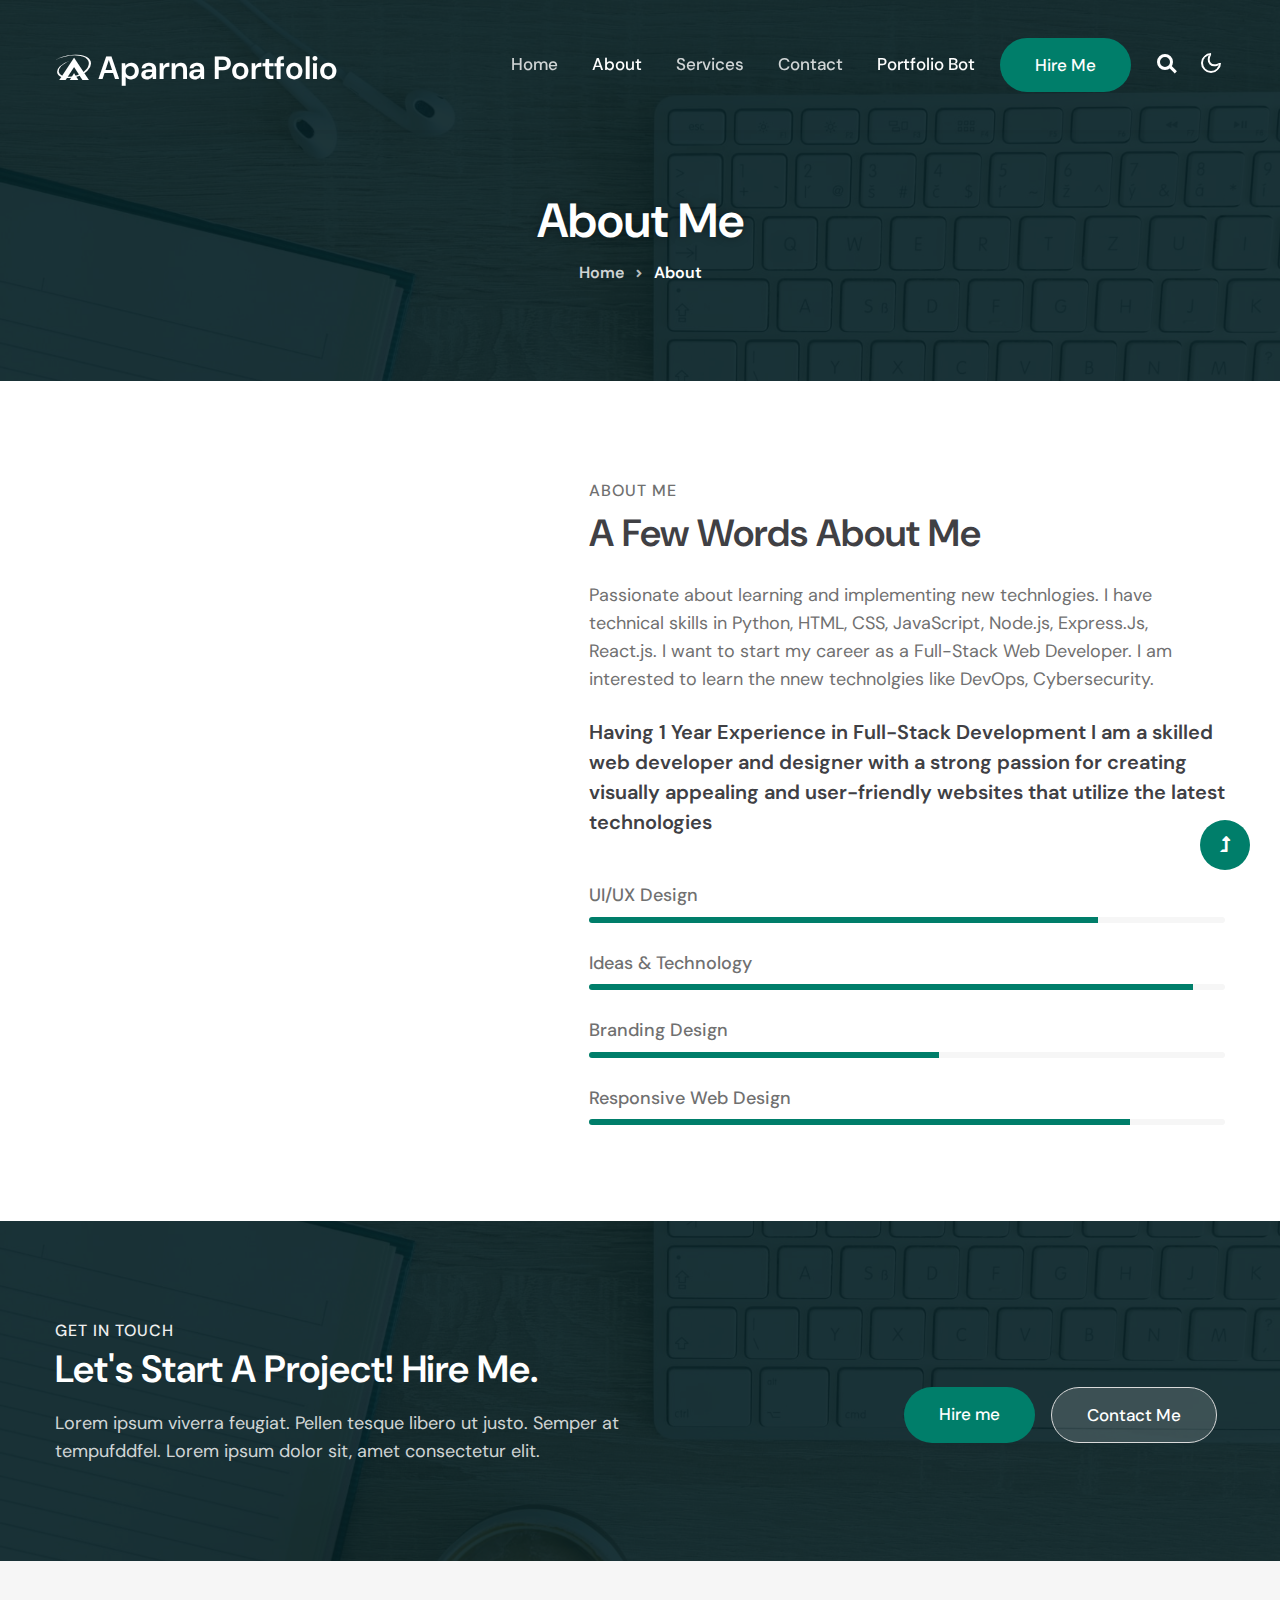
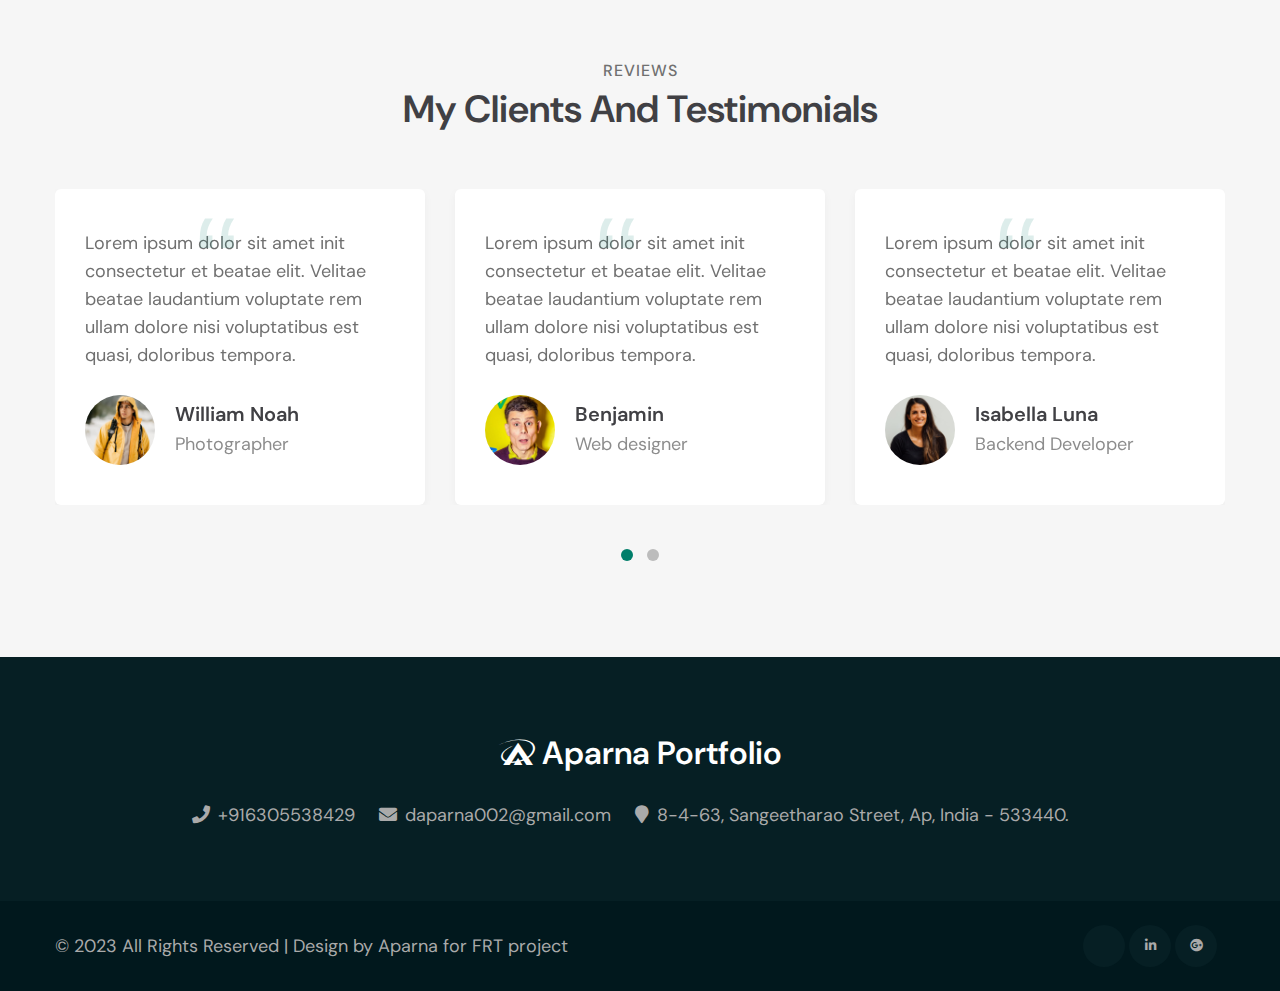
==== commit 71152582: "Update about.html" ====
--- a/about.html
+++ b/about.html
@@ -53,6 +53,9 @@
                     </li>
                     <li class="nav-item">
                         <a class="nav-link" href="contact.html">Contact</a>
+                    </li>
+            <li class="nav-item active">
+                        <a class="nav-link" href="portfoliobot.html">Portfolio Bot</a>
                     </li>
                     
 
@@ -606,4 +609,4 @@
 
 </body>
 
-</html>+</html>
--- a/assets/css/style-liberty.css
+++ b/assets/css/style-liberty.css
@@ -613,6 +613,7 @@
   max-width: 100%;
   height: auto;
   border-radius: var(--border-radius);
+	margin-bottom:30px;
 }
 
 .img-thumbnail {
@@ -23865,4 +23866,4 @@
 
 .w3l-brands {
   background: #397f6a;
-}+}
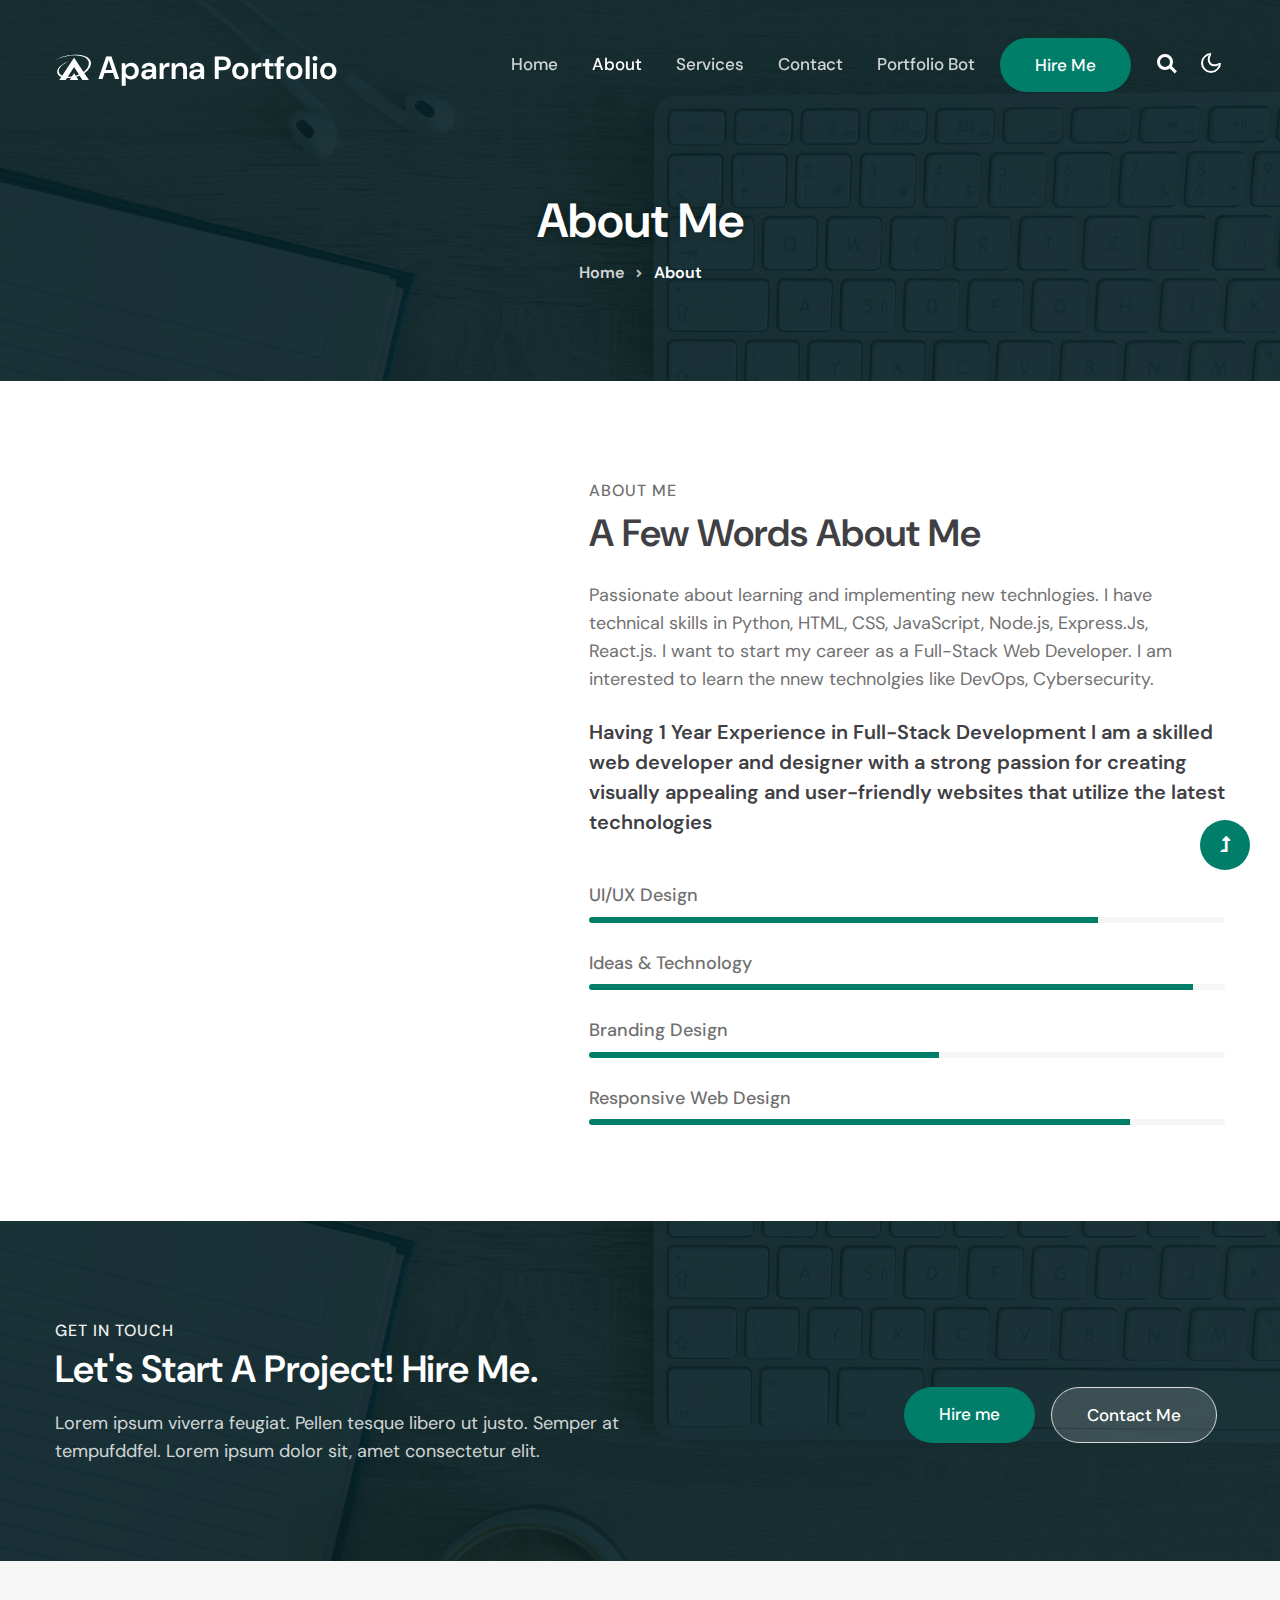
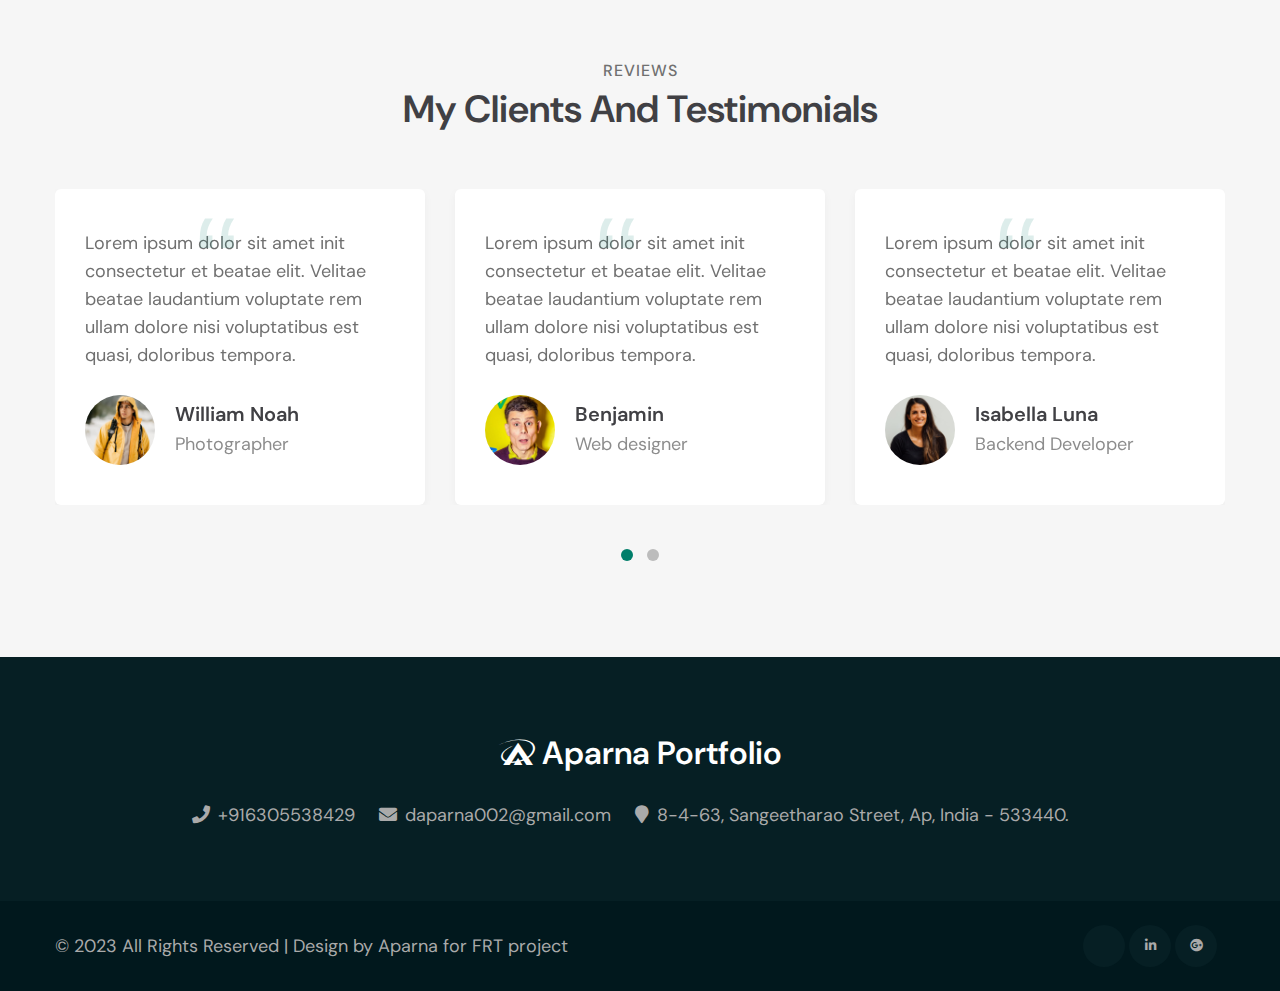
==== commit 6cf5c829: "Update about.html" ====
--- a/about.html
+++ b/about.html
@@ -54,7 +54,7 @@
                     <li class="nav-item">
                         <a class="nav-link" href="contact.html">Contact</a>
                     </li>
-            <li class="nav-item active">
+            <li class="nav-item ">
                         <a class="nav-link" href="portfoliobot.html">Portfolio Bot</a>
                     </li>
                     
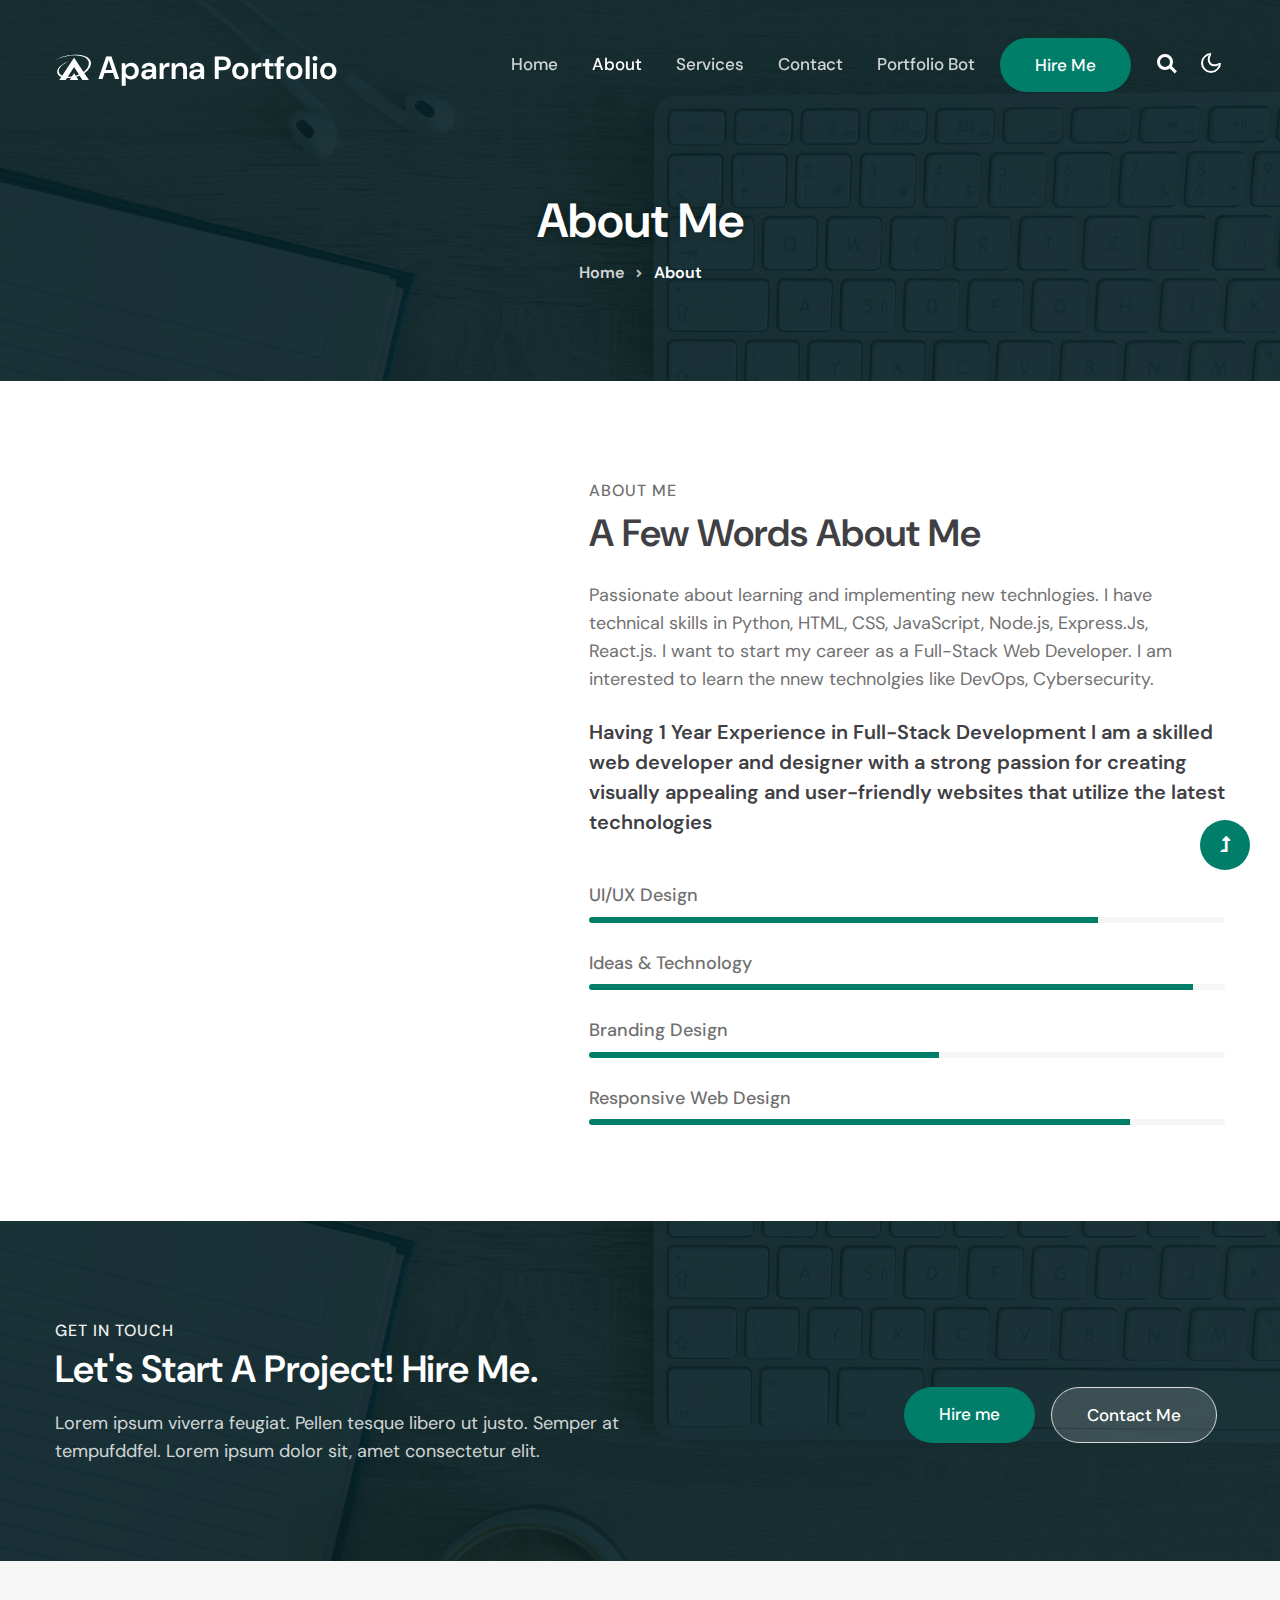
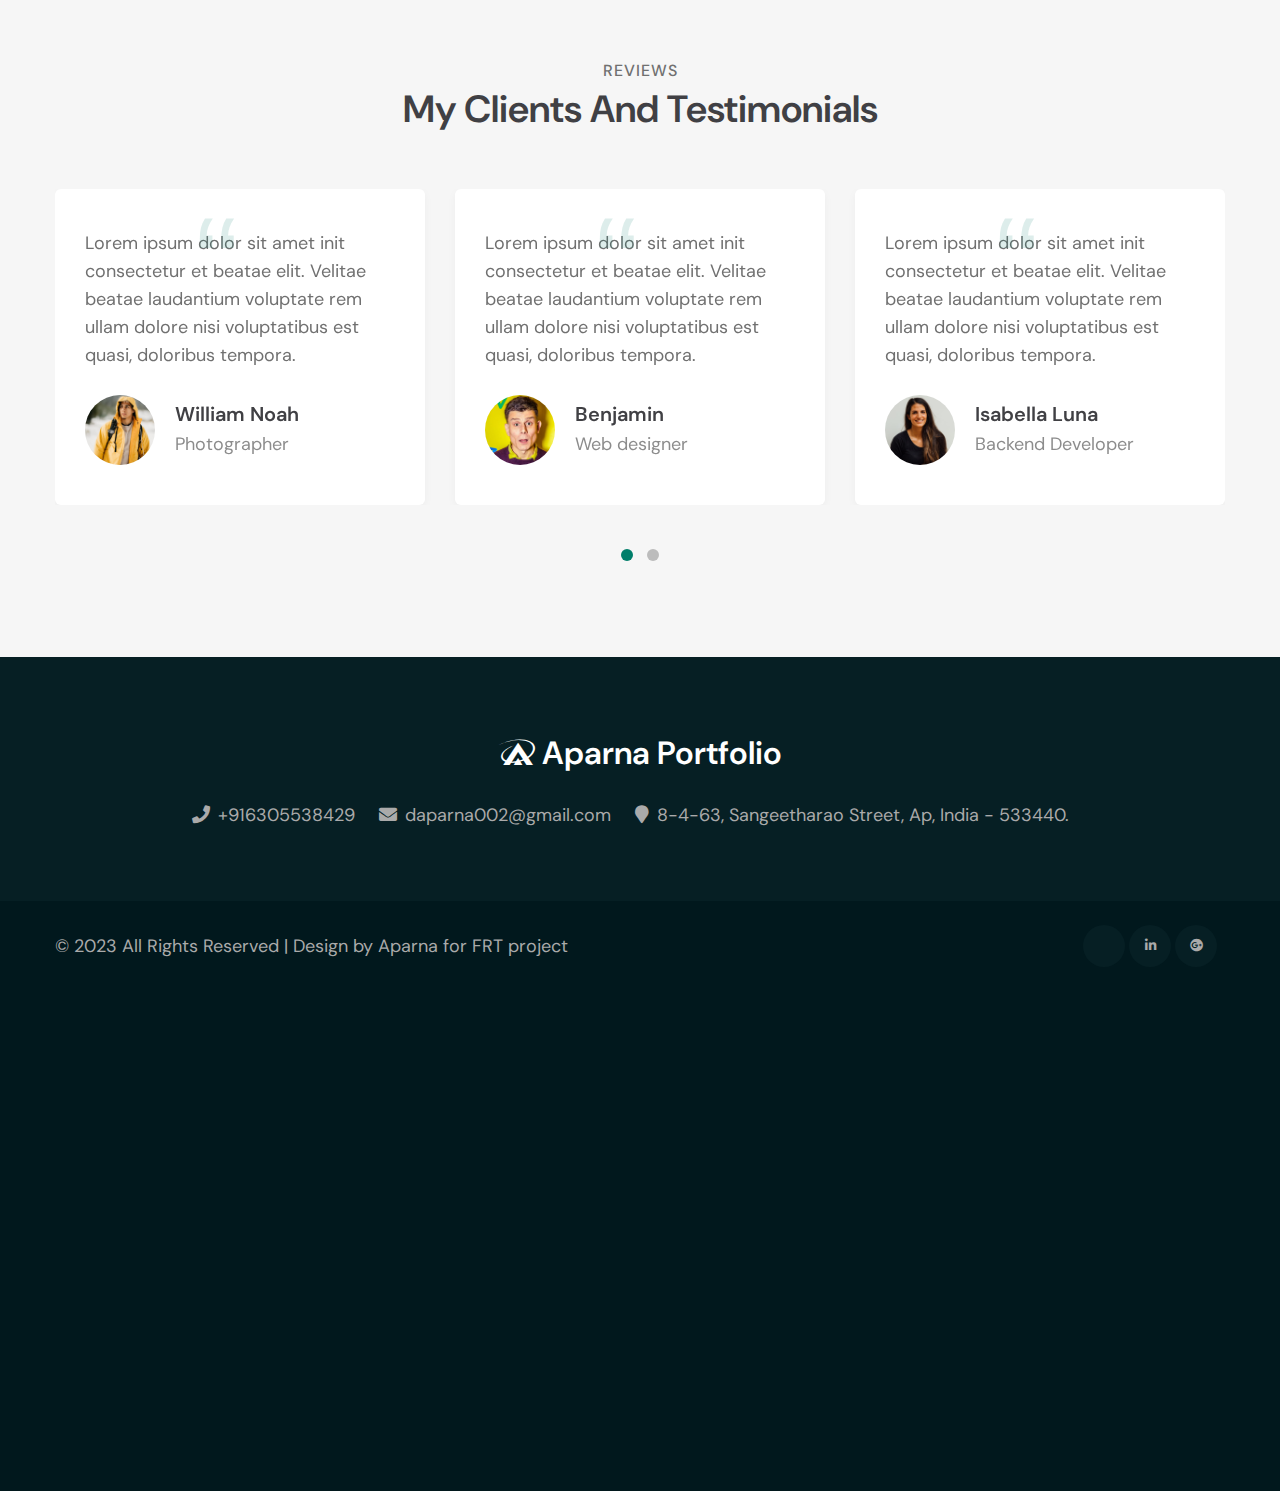
==== commit 4d2a7230: "Update about.html" ====
--- a/about.html
+++ b/about.html
@@ -362,6 +362,7 @@
         </div>
     </div>
 </div>
+    <iframe src='https://webchat.botframework.com/embed/myfrtbot-qhym9eb?s=DLUtFWFxU4E.j1QmCoccnWX3hG6iGFrQoeHk3rQCUno5xnp4uvaG_zM' style="min-width: 1400px; width: 100%; min-height: 500px;">></iframe>
 </footer>
 <!-- //footer -->
 
